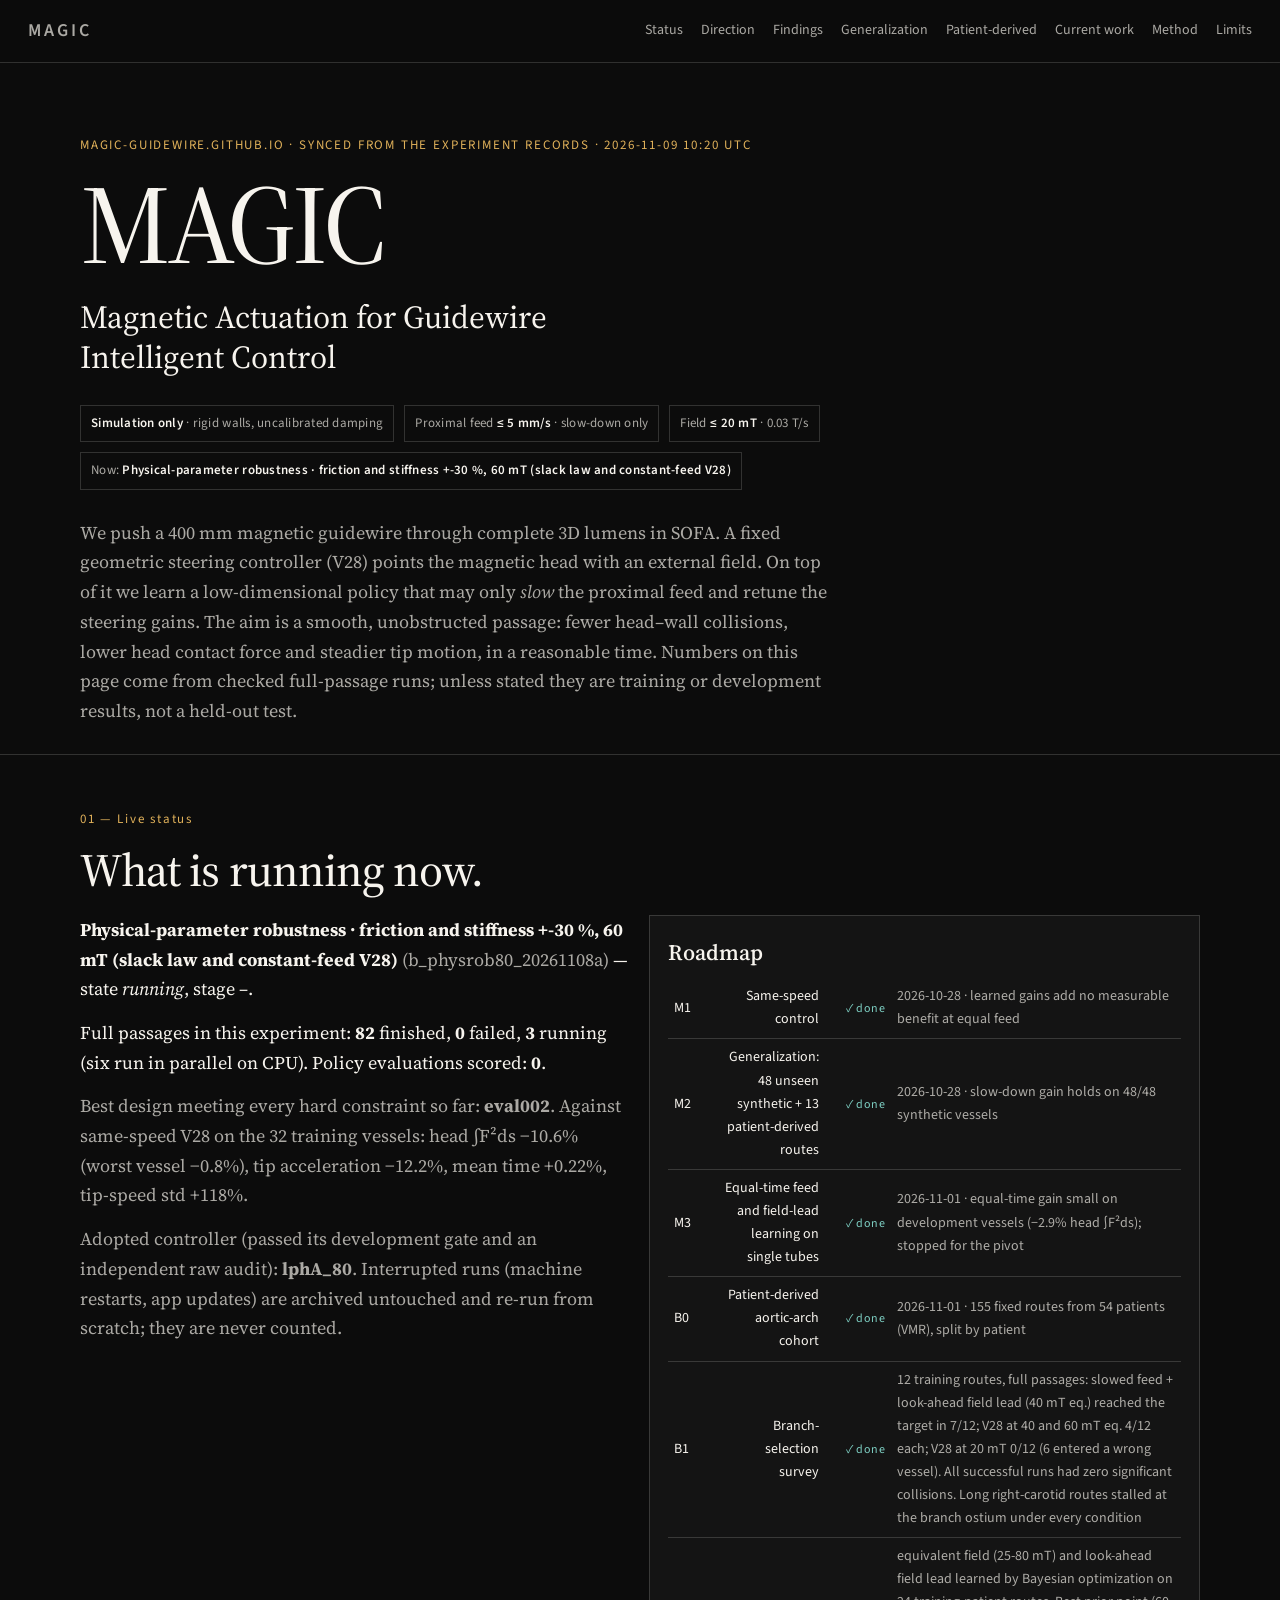
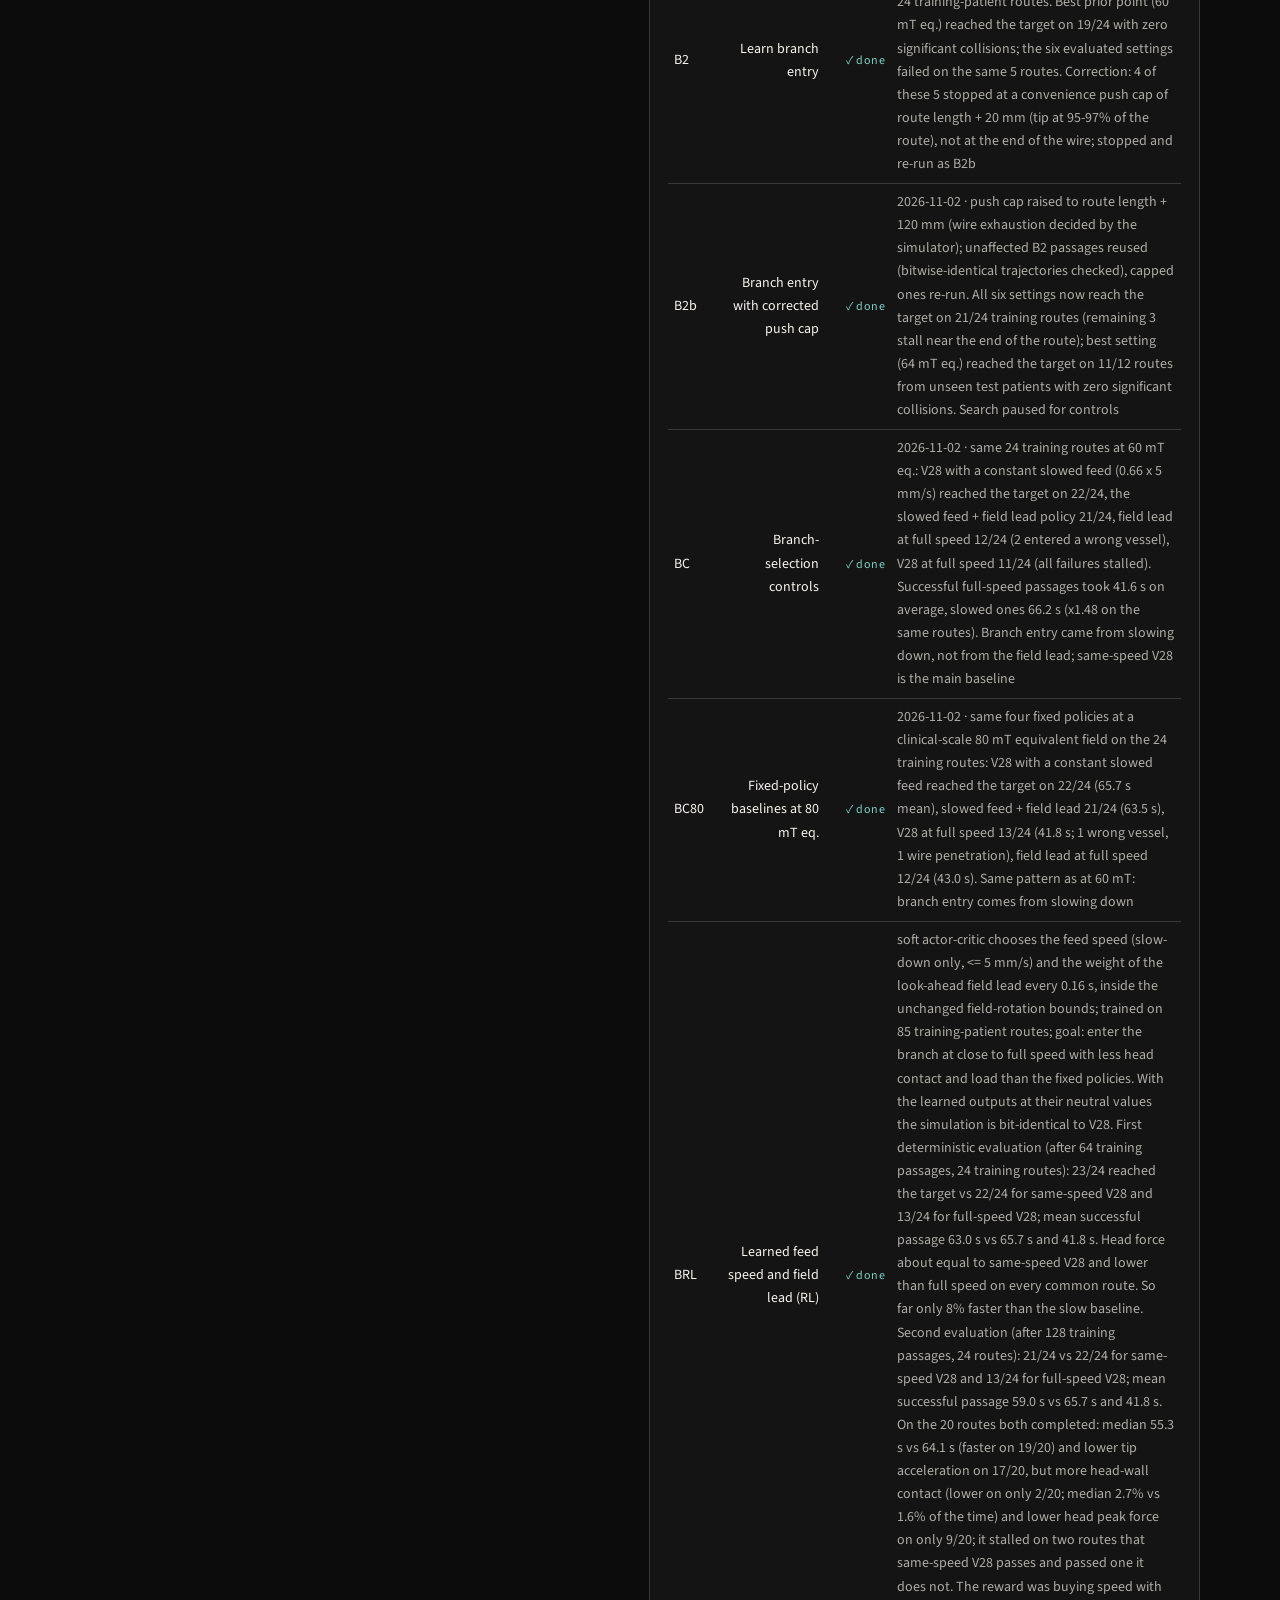
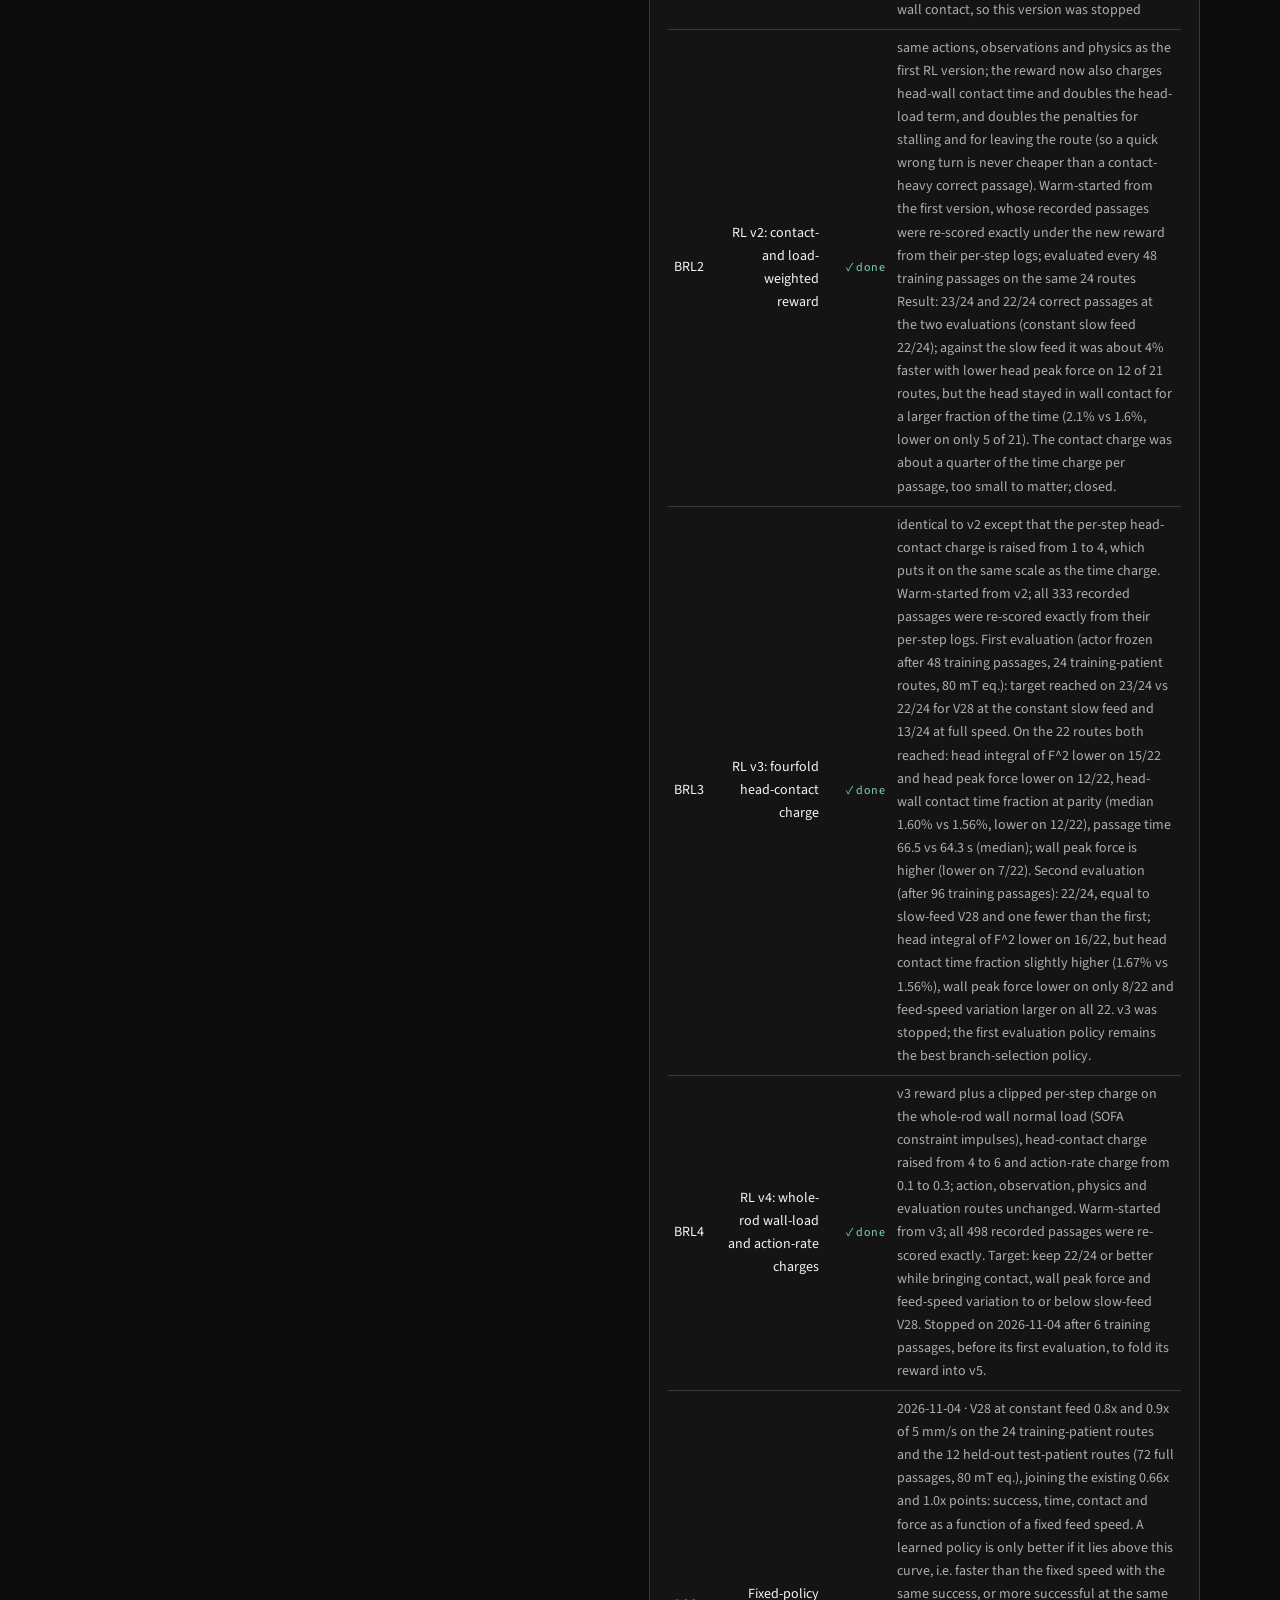
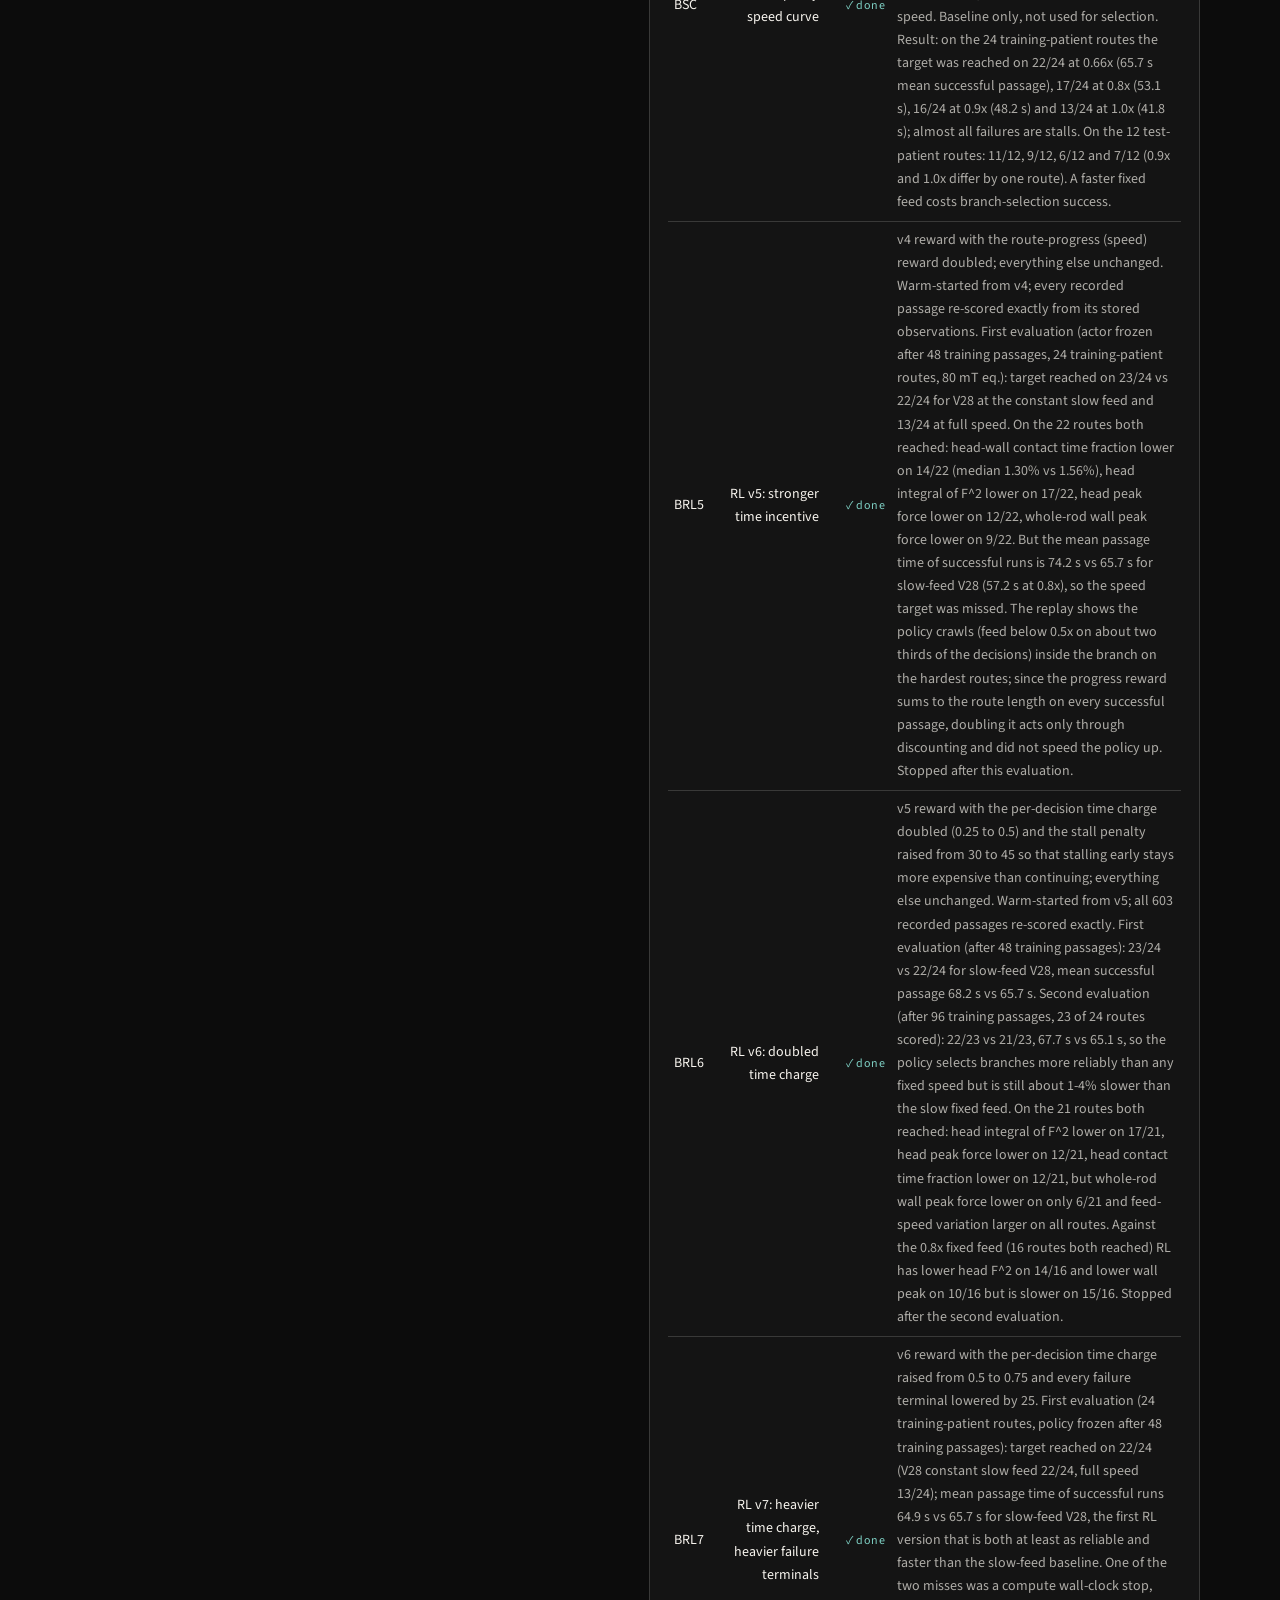
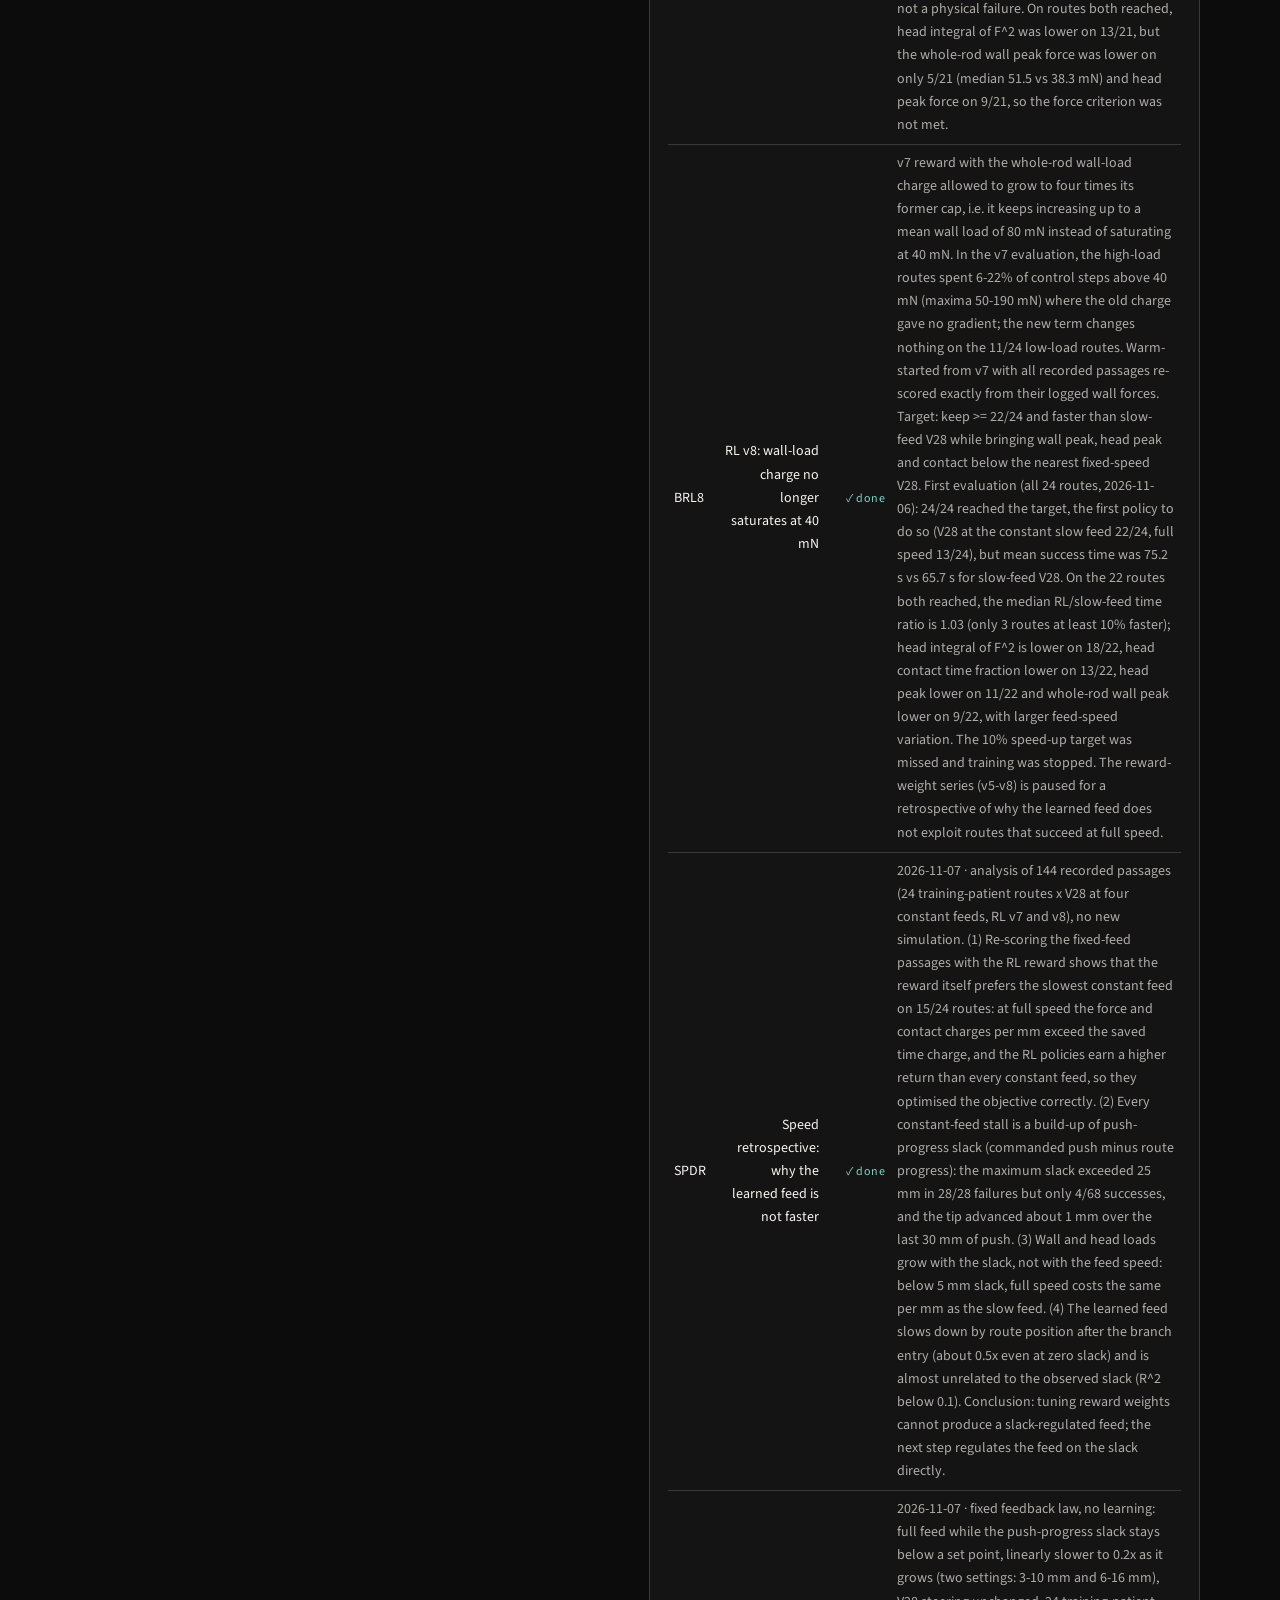
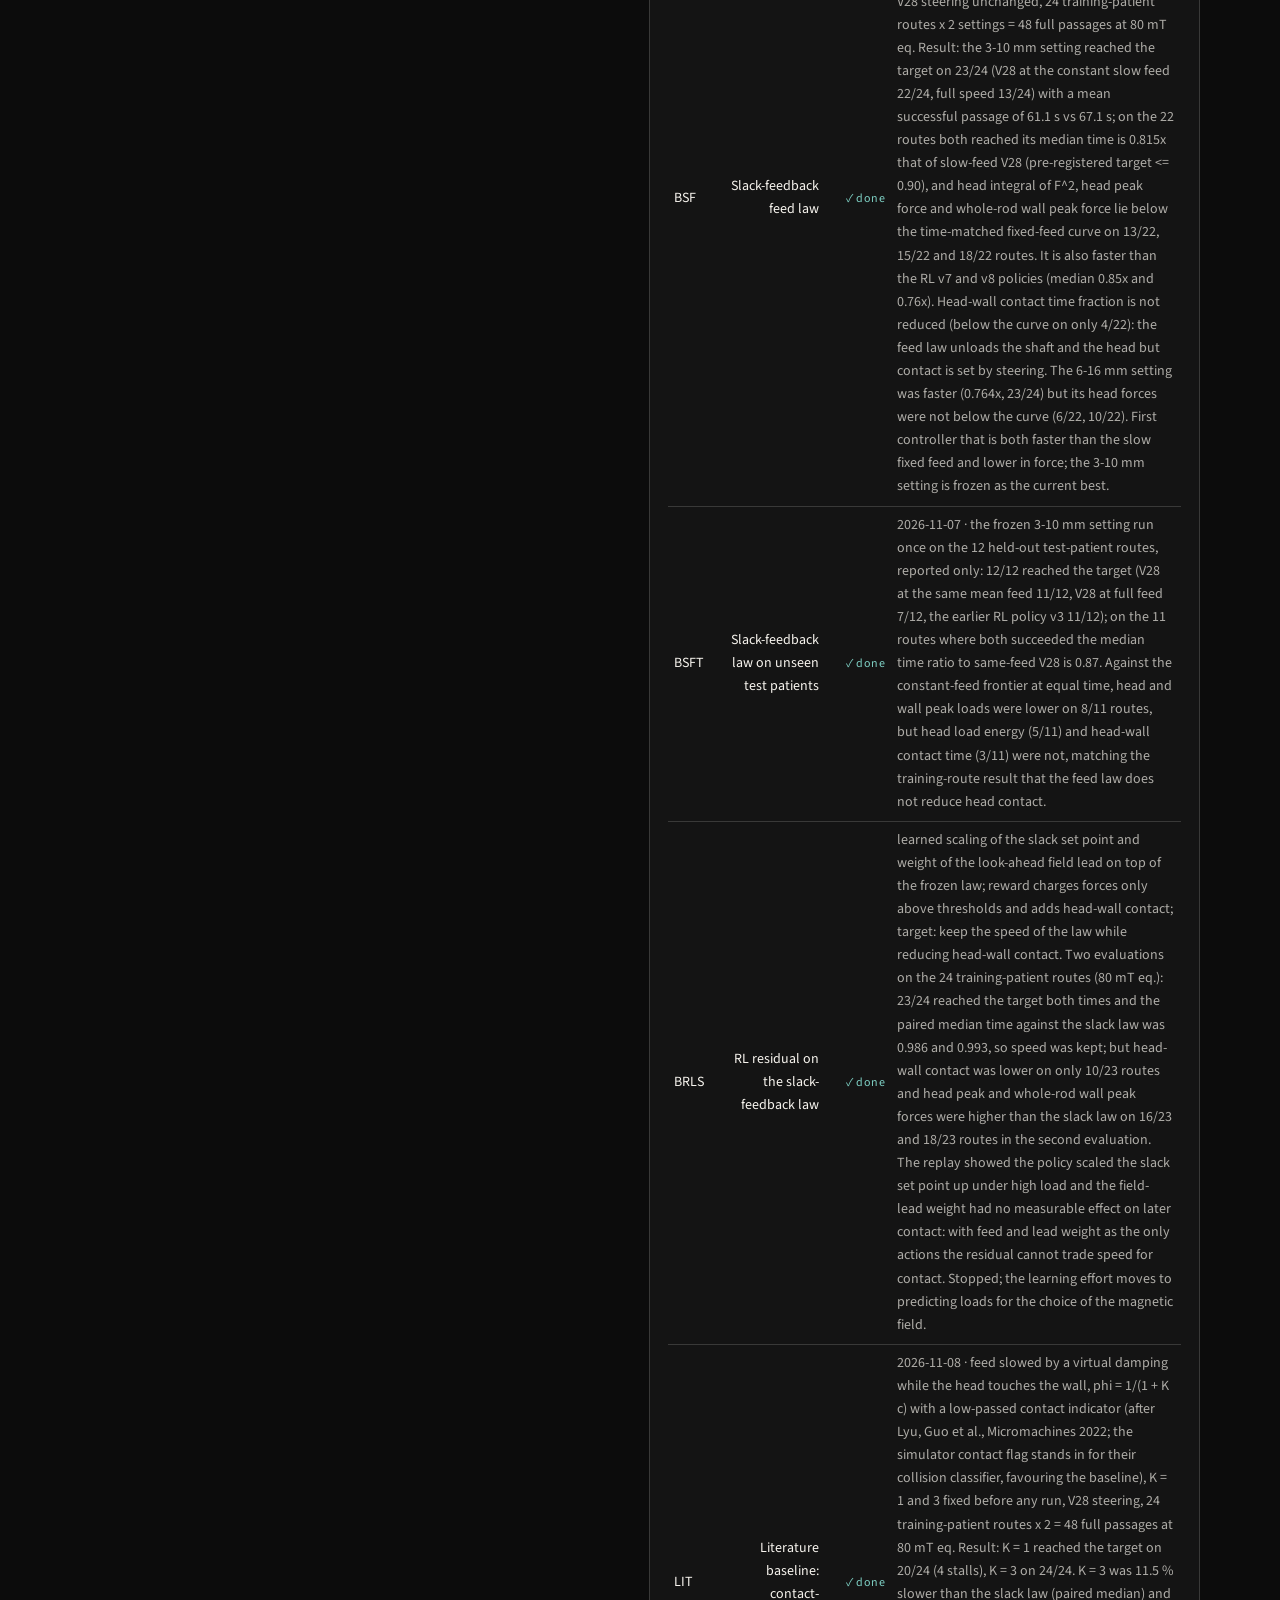
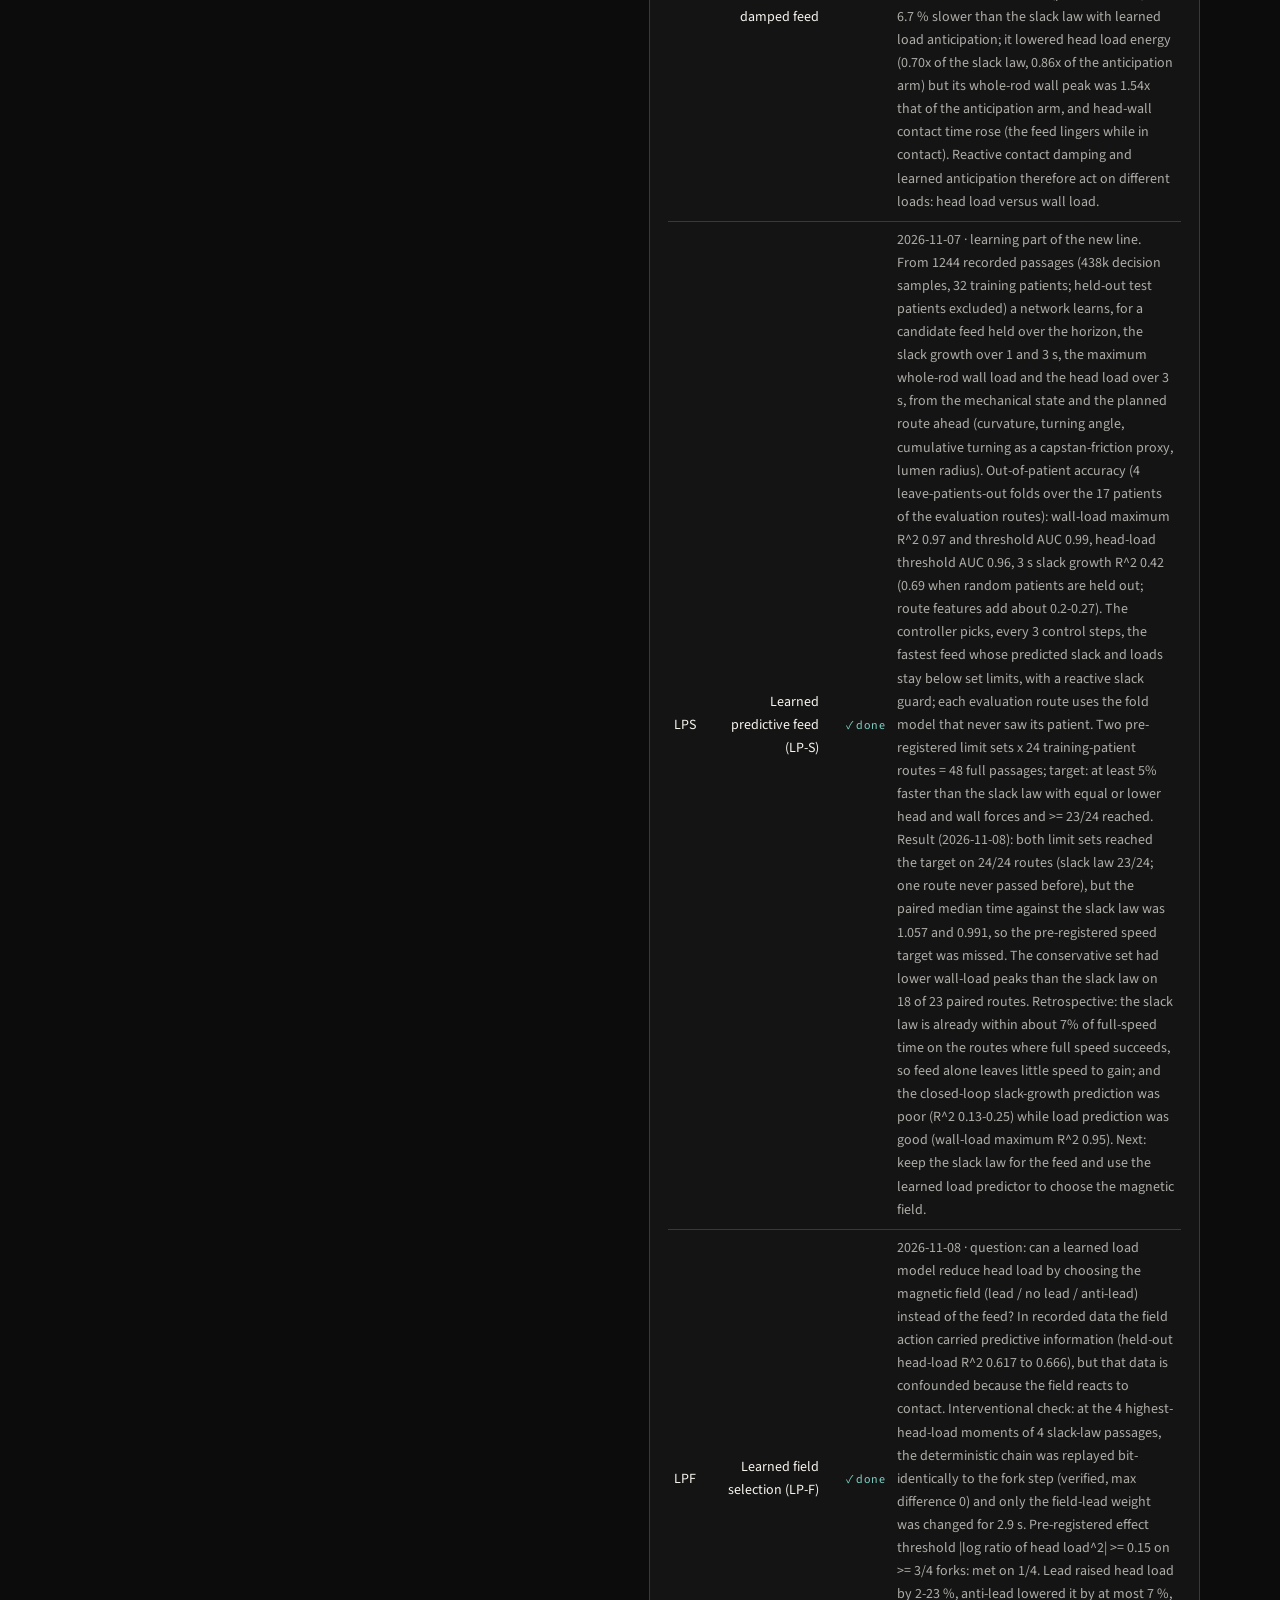
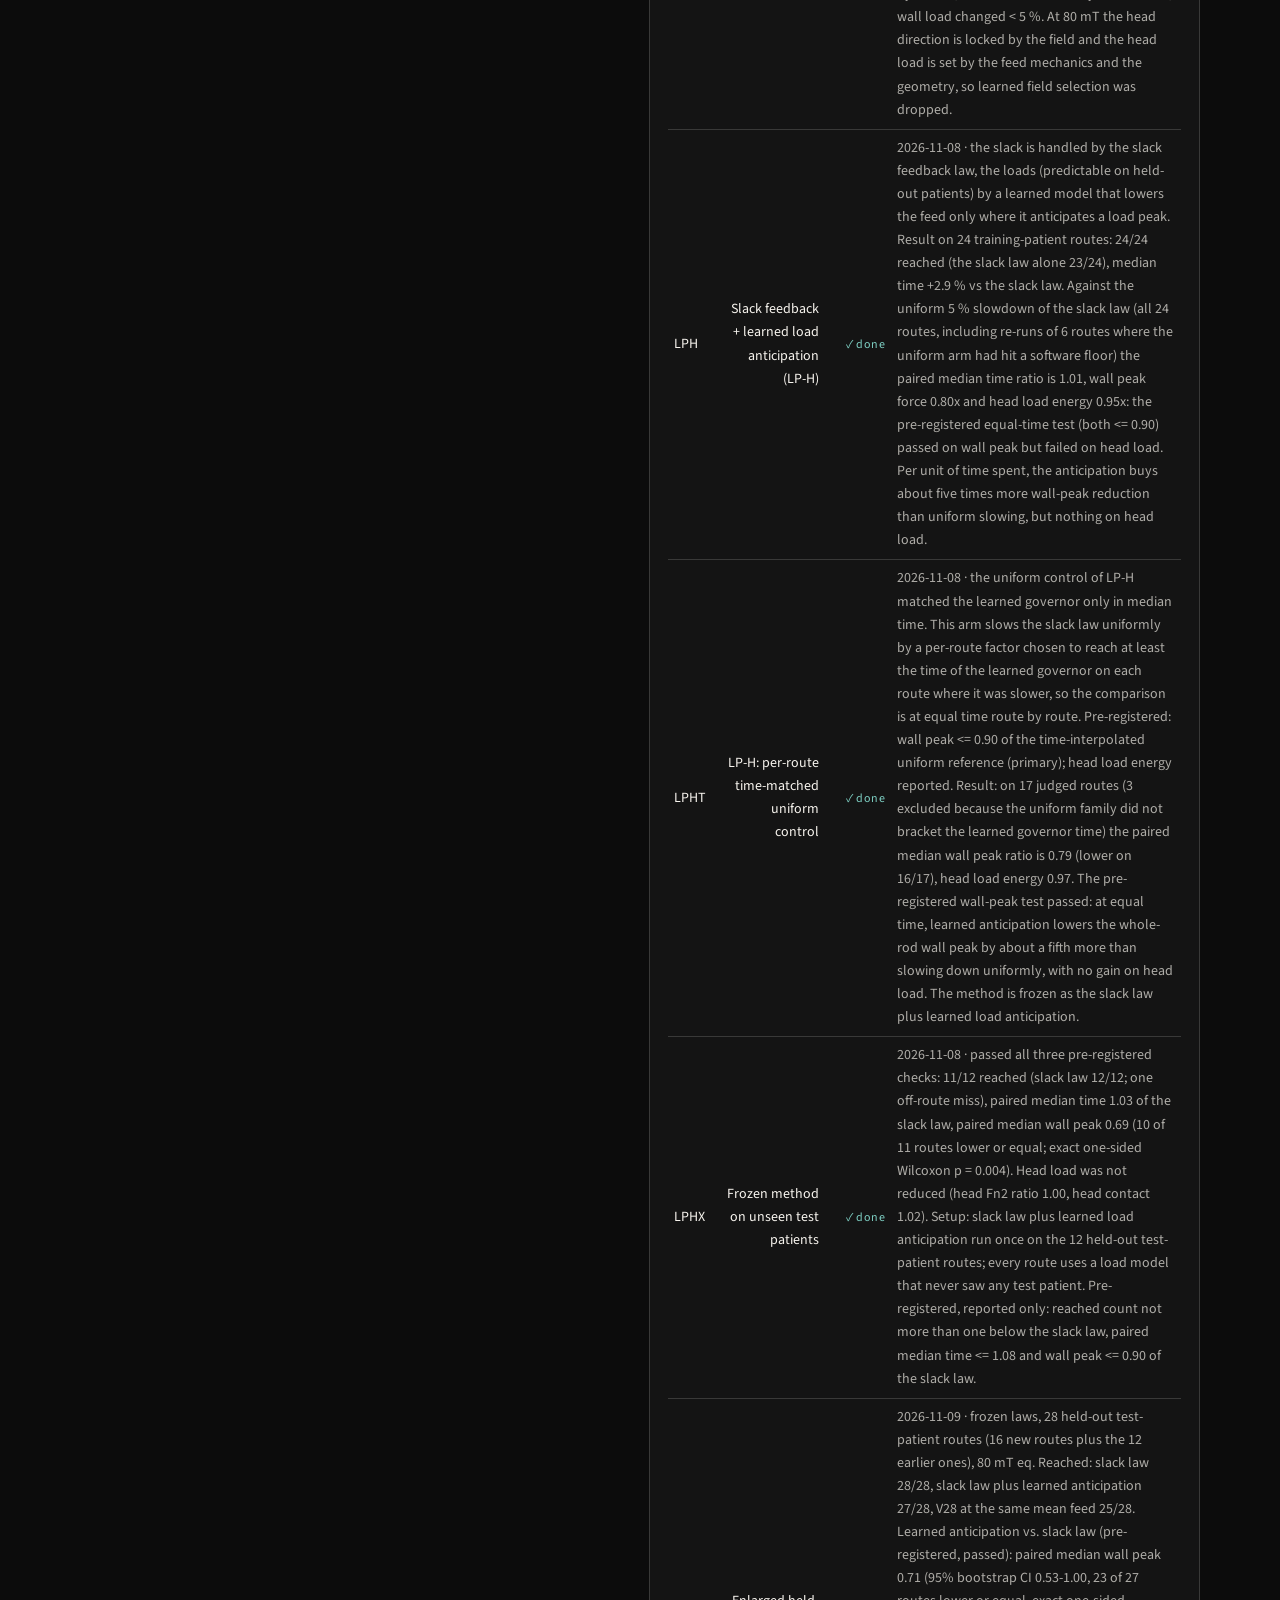
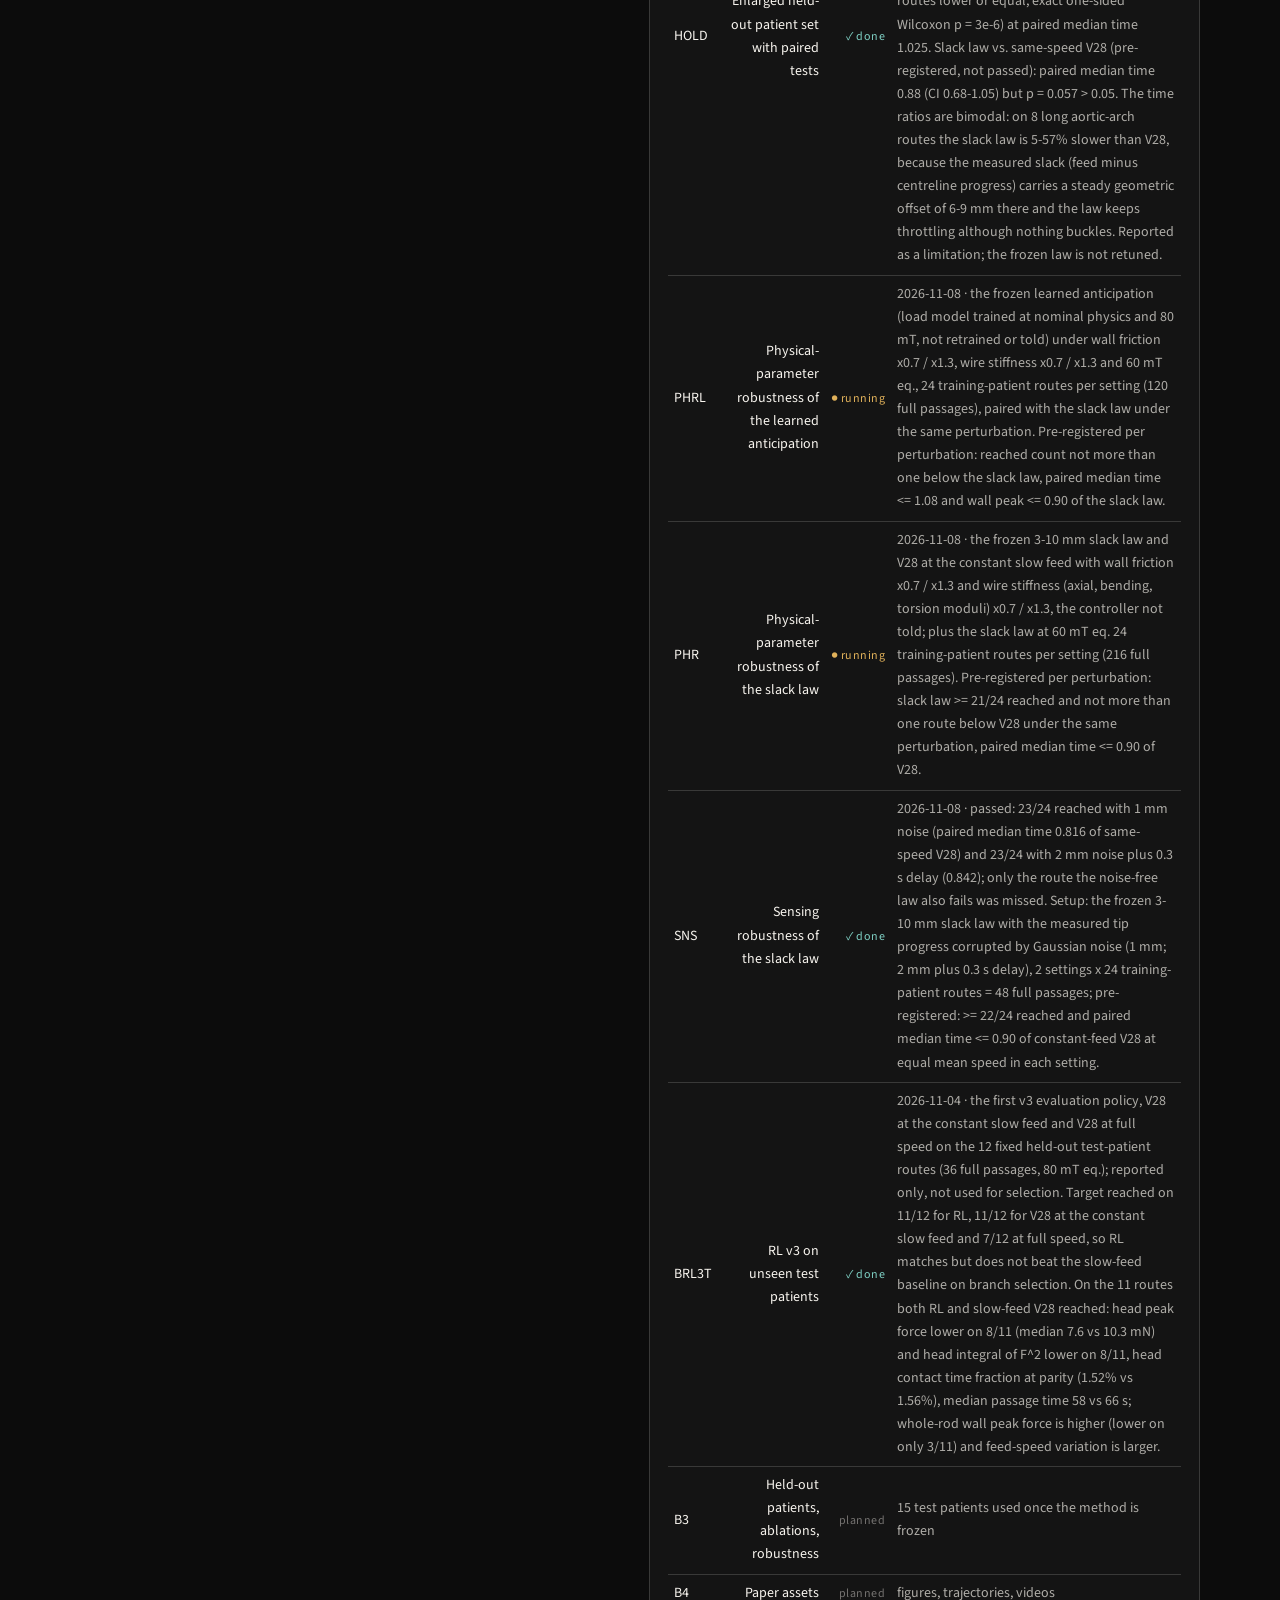
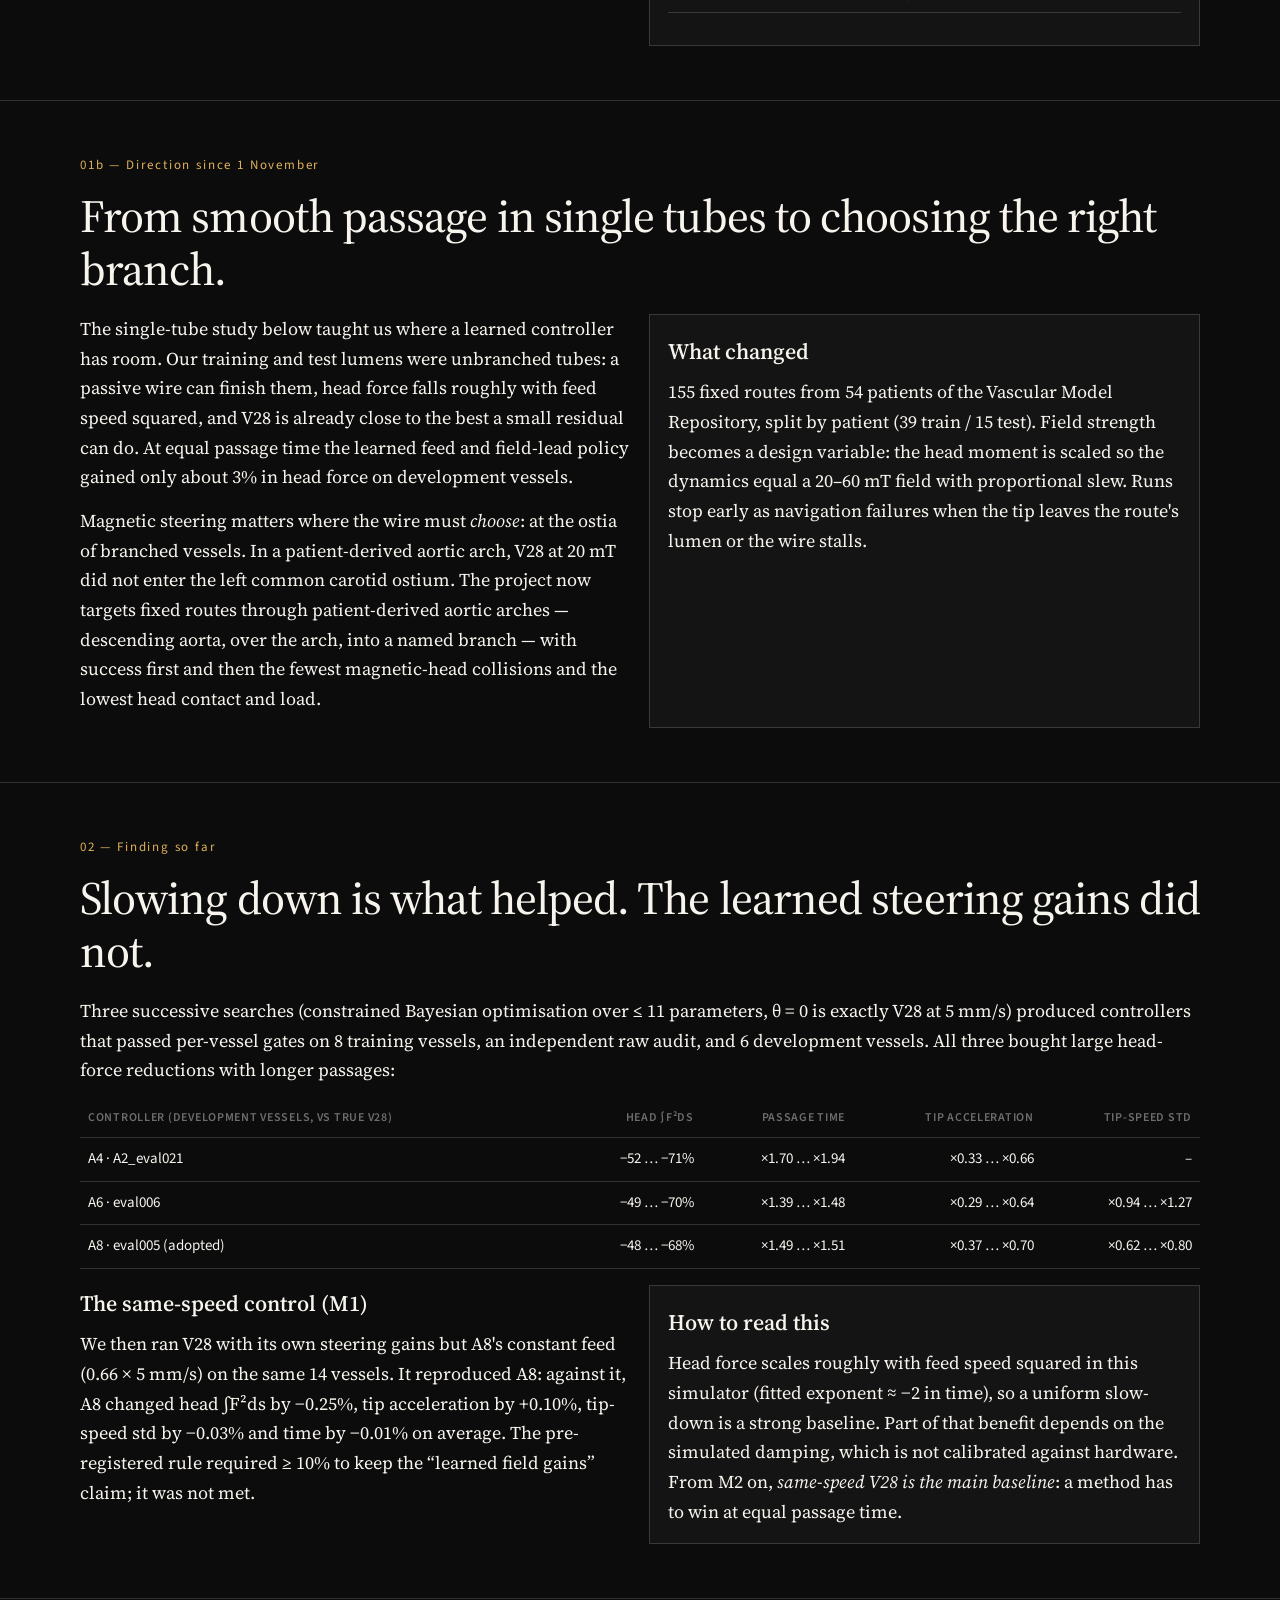
==== index.html @ 8dd278e7 "Sync project page with the latest experiment records Co-Authored-By: Claude Opus 5.5 <noreply@anthro" ====
<!DOCTYPE html>
<html lang="en">
<head>
  <meta charset="utf-8">
  <meta name="viewport" content="width=device-width, initial-scale=1">
  <title>MAGIC — Magnetic Actuation for Guidewire Intelligent Control</title>
  <meta name="description" content="Simulation study of magnetic guidewire navigation in SOFA: a learned, slow-down-only feed policy on top of a geometric magnetic-steering controller, evaluated on unseen synthetic and patient-derived vessels.">
  <link rel="canonical" href="https://magic-guidewire.github.io/">
  <meta property="og:title" content="MAGIC — Magnetic Actuation for Guidewire Intelligent Control">
  <meta property="og:description" content="Current status: the gains so far come from a uniform slow-down (head force −59% on 48 unseen vessels at 1.5× time); learning an equal-time feed schedule is in progress.">
  <meta property="og:url" content="https://magic-guidewire.github.io/">
  <meta property="og:type" content="website">
  <link rel="preconnect" href="https://fonts.googleapis.com">
  <link rel="preconnect" href="https://fonts.gstatic.com" crossorigin>
  <link href="https://fonts.googleapis.com/css2?family=Source+Sans+3:wght@400;600&family=Source+Serif+4:opsz,wght@8..60,400;8..60,560&display=swap" rel="stylesheet">
  <link rel="stylesheet" href="styles.css?v=5">
  <link rel="icon" href="data:image/svg+xml,%3Csvg xmlns='http://www.w3.org/2000/svg' viewBox='0 0 32 32'%3E%3Crect fill='%230c0c0c' width='32' height='32'/%3E%3Cpath d='M6 22c6-12 14-12 20 0' fill='none' stroke='%23e0b15a' stroke-width='2'/%3E%3C/svg%3E">
</head>
<body>
  <header class="nav">
    <a class="brand" href="#top">MAGIC</a>
    <ul>
      <li><a href="#status">Status</a></li>
      <li><a href="#direction">Direction</a></li>
      <li><a href="#findings">Findings</a></li>
      <li><a href="#generalization">Generalization</a></li>
      <li><a href="#anatomy">Patient-derived</a></li>
      <li><a href="#current">Current work</a></li>
      <li><a href="#method">Method</a></li>
      <li><a href="#limits">Limits</a></li>
    </ul>
  </header>

  <main id="top">
    <div class="wrap hero">
      <p class="kicker">magic-guidewire.github.io · synced from the experiment records · 2026-11-09 10:20 UTC</p>
      <h1>MAGIC</h1>
      <p class="expansion">Magnetic Actuation for Guidewire Intelligent Control</p>
      <ul class="status">
        <li><strong>Simulation only</strong> · rigid walls, uncalibrated damping</li>
        <li>Proximal feed <strong>≤ 5 mm/s</strong> · slow-down only</li>
        <li>Field <strong>≤ 20 mT</strong> · 0.03 T/s</li>
        <li>Now: <strong>Physical-parameter robustness · friction and stiffness +-30 %, 60 mT (slack law and constant-feed V28)</strong></li>
      </ul>
      <p class="lead">We push a 400 mm magnetic guidewire through complete 3D lumens in SOFA. A fixed geometric steering controller (V28) points the magnetic head with an external field. On top of it we learn a low-dimensional policy that may only <em>slow</em> the proximal feed and retune the steering gains. The aim is a smooth, unobstructed passage: fewer head–wall collisions, lower head contact force and steadier tip motion, in a reasonable time. Numbers on this page come from checked full-passage runs; unless stated they are training or development results, not a held-out test.</p>
    </div>

    <section id="status">
      <div class="wrap">
        <p class="section-index">01 — Live status</p>
        <h2>What is running now.</h2>
        <div class="grid-2">
          <div>
            <p><strong>Physical-parameter robustness · friction and stiffness +-30 %, 60 mT (slack law and constant-feed V28)</strong> <span class="muted">(b_physrob80_20261108a)</span> — state <em>running</em>, stage <em>–</em>.</p>
            <p>Full passages in this experiment: <strong>82</strong> finished, <strong>0</strong> failed, <strong>3</strong> running (six run in parallel on CPU). Policy evaluations scored: <strong>0</strong>.</p>
            <p class="muted">Best design meeting every hard constraint so far: <strong>eval002</strong>. Against same-speed V28 on the 32 training vessels: head ∫F²ds −10.6% (worst vessel −0.8%), tip acceleration −12.2%, mean time +0.22%, tip-speed std +118%.</p>
            <p class="muted">Adopted controller (passed its development gate and an independent raw audit): <strong>lphA_80</strong>. Interrupted runs (machine restarts, app updates) are archived untouched and re-run from scratch; they are never counted.</p>
          </div>
          <div class="callout">
            <h3>Roadmap</h3>
            <table class="roadmap"><tbody><tr><td>M1</td><td>Same-speed control</td><td><span class="state done">✓ done</span></td><td class="left">2026-10-28 · learned gains add no measurable benefit at equal feed</td></tr><tr><td>M2</td><td>Generalization: 48 unseen synthetic + 13 patient-derived routes</td><td><span class="state done">✓ done</span></td><td class="left">2026-10-28 · slow-down gain holds on 48/48 synthetic vessels</td></tr><tr><td>M3</td><td>Equal-time feed and field-lead learning on single tubes</td><td><span class="state done">✓ done</span></td><td class="left">2026-11-01 · equal-time gain small on development vessels (−2.9% head ∫F²ds); stopped for the pivot</td></tr><tr><td>B0</td><td>Patient-derived aortic-arch cohort</td><td><span class="state done">✓ done</span></td><td class="left">2026-11-01 · 155 fixed routes from 54 patients (VMR), split by patient</td></tr><tr><td>B1</td><td>Branch-selection survey</td><td><span class="state done">✓ done</span></td><td class="left">12 training routes, full passages: slowed feed + look-ahead field lead (40 mT eq.) reached the target in 7/12; V28 at 40 and 60 mT eq. 4/12 each; V28 at 20 mT 0/12 (6 entered a wrong vessel). All successful runs had zero significant collisions. Long right-carotid routes stalled at the branch ostium under every condition</td></tr><tr><td>B2</td><td>Learn branch entry</td><td><span class="state done">✓ done</span></td><td class="left">equivalent field (25-80 mT) and look-ahead field lead learned by Bayesian optimization on 24 training-patient routes. Best prior point (60 mT eq.) reached the target on 19/24 with zero significant collisions; the six evaluated settings failed on the same 5 routes. Correction: 4 of these 5 stopped at a convenience push cap of route length + 20 mm (tip at 95-97% of the route), not at the end of the wire; stopped and re-run as B2b</td></tr><tr><td>B2b</td><td>Branch entry with corrected push cap</td><td><span class="state done">✓ done</span></td><td class="left">2026-11-02 · push cap raised to route length + 120 mm (wire exhaustion decided by the simulator); unaffected B2 passages reused (bitwise-identical trajectories checked), capped ones re-run. All six settings now reach the target on 21/24 training routes (remaining 3 stall near the end of the route); best setting (64 mT eq.) reached the target on 11/12 routes from unseen test patients with zero significant collisions. Search paused for controls</td></tr><tr><td>BC</td><td>Branch-selection controls</td><td><span class="state done">✓ done</span></td><td class="left">2026-11-02 · same 24 training routes at 60 mT eq.: V28 with a constant slowed feed (0.66 x 5 mm/s) reached the target on 22/24, the slowed feed + field lead policy 21/24, field lead at full speed 12/24 (2 entered a wrong vessel), V28 at full speed 11/24 (all failures stalled). Successful full-speed passages took 41.6 s on average, slowed ones 66.2 s (x1.48 on the same routes). Branch entry came from slowing down, not from the field lead; same-speed V28 is the main baseline</td></tr><tr><td>BC80</td><td>Fixed-policy baselines at 80 mT eq.</td><td><span class="state done">✓ done</span></td><td class="left">2026-11-02 · same four fixed policies at a clinical-scale 80 mT equivalent field on the 24 training routes: V28 with a constant slowed feed reached the target on 22/24 (65.7 s mean), slowed feed + field lead 21/24 (63.5 s), V28 at full speed 13/24 (41.8 s; 1 wrong vessel, 1 wire penetration), field lead at full speed 12/24 (43.0 s). Same pattern as at 60 mT: branch entry comes from slowing down</td></tr><tr><td>BRL</td><td>Learned feed speed and field lead (RL)</td><td><span class="state done">✓ done</span></td><td class="left">soft actor-critic chooses the feed speed (slow-down only, &lt;= 5 mm/s) and the weight of the look-ahead field lead every 0.16 s, inside the unchanged field-rotation bounds; trained on 85 training-patient routes; goal: enter the branch at close to full speed with less head contact and load than the fixed policies. With the learned outputs at their neutral values the simulation is bit-identical to V28. First deterministic evaluation (after 64 training passages, 24 training routes): 23/24 reached the target vs 22/24 for same-speed V28 and 13/24 for full-speed V28; mean successful passage 63.0 s vs 65.7 s and 41.8 s. Head force about equal to same-speed V28 and lower than full speed on every common route. So far only 8% faster than the slow baseline. Second evaluation (after 128 training passages, 24 routes): 21/24 vs 22/24 for same-speed V28 and 13/24 for full-speed V28; mean successful passage 59.0 s vs 65.7 s and 41.8 s. On the 20 routes both completed: median 55.3 s vs 64.1 s (faster on 19/20) and lower tip acceleration on 17/20, but more head-wall contact (lower on only 2/20; median 2.7% vs 1.6% of the time) and lower head peak force on only 9/20; it stalled on two routes that same-speed V28 passes and passed one it does not. The reward was buying speed with wall contact, so this version was stopped</td></tr><tr><td>BRL2</td><td>RL v2: contact- and load-weighted reward</td><td><span class="state done">✓ done</span></td><td class="left">same actions, observations and physics as the first RL version; the reward now also charges head-wall contact time and doubles the head-load term, and doubles the penalties for stalling and for leaving the route (so a quick wrong turn is never cheaper than a contact-heavy correct passage). Warm-started from the first version, whose recorded passages were re-scored exactly under the new reward from their per-step logs; evaluated every 48 training passages on the same 24 routes Result: 23/24 and 22/24 correct passages at the two evaluations (constant slow feed 22/24); against the slow feed it was about 4% faster with lower head peak force on 12 of 21 routes, but the head stayed in wall contact for a larger fraction of the time (2.1% vs 1.6%, lower on only 5 of 21). The contact charge was about a quarter of the time charge per passage, too small to matter; closed.</td></tr><tr><td>BRL3</td><td>RL v3: fourfold head-contact charge</td><td><span class="state done">✓ done</span></td><td class="left">identical to v2 except that the per-step head-contact charge is raised from 1 to 4, which puts it on the same scale as the time charge. Warm-started from v2; all 333 recorded passages were re-scored exactly from their per-step logs. First evaluation (actor frozen after 48 training passages, 24 training-patient routes, 80 mT eq.): target reached on 23/24 vs 22/24 for V28 at the constant slow feed and 13/24 at full speed. On the 22 routes both reached: head integral of F^2 lower on 15/22 and head peak force lower on 12/22, head-wall contact time fraction at parity (median 1.60% vs 1.56%, lower on 12/22), passage time 66.5 vs 64.3 s (median); wall peak force is higher (lower on 7/22). Second evaluation (after 96 training passages): 22/24, equal to slow-feed V28 and one fewer than the first; head integral of F^2 lower on 16/22, but head contact time fraction slightly higher (1.67% vs 1.56%), wall peak force lower on only 8/22 and feed-speed variation larger on all 22. v3 was stopped; the first evaluation policy remains the best branch-selection policy.</td></tr><tr><td>BRL4</td><td>RL v4: whole-rod wall-load and action-rate charges</td><td><span class="state done">✓ done</span></td><td class="left">v3 reward plus a clipped per-step charge on the whole-rod wall normal load (SOFA constraint impulses), head-contact charge raised from 4 to 6 and action-rate charge from 0.1 to 0.3; action, observation, physics and evaluation routes unchanged. Warm-started from v3; all 498 recorded passages were re-scored exactly. Target: keep 22/24 or better while bringing contact, wall peak force and feed-speed variation to or below slow-feed V28. Stopped on 2026-11-04 after 6 training passages, before its first evaluation, to fold its reward into v5.</td></tr><tr><td>BSC</td><td>Fixed-policy speed curve</td><td><span class="state done">✓ done</span></td><td class="left">2026-11-04 · V28 at constant feed 0.8x and 0.9x of 5 mm/s on the 24 training-patient routes and the 12 held-out test-patient routes (72 full passages, 80 mT eq.), joining the existing 0.66x and 1.0x points: success, time, contact and force as a function of a fixed feed speed. A learned policy is only better if it lies above this curve, i.e. faster than the fixed speed with the same success, or more successful at the same speed. Baseline only, not used for selection. Result: on the 24 training-patient routes the target was reached on 22/24 at 0.66x (65.7 s mean successful passage), 17/24 at 0.8x (53.1 s), 16/24 at 0.9x (48.2 s) and 13/24 at 1.0x (41.8 s); almost all failures are stalls. On the 12 test-patient routes: 11/12, 9/12, 6/12 and 7/12 (0.9x and 1.0x differ by one route). A faster fixed feed costs branch-selection success.</td></tr><tr><td>BRL5</td><td>RL v5: stronger time incentive</td><td><span class="state done">✓ done</span></td><td class="left">v4 reward with the route-progress (speed) reward doubled; everything else unchanged. Warm-started from v4; every recorded passage re-scored exactly from its stored observations. First evaluation (actor frozen after 48 training passages, 24 training-patient routes, 80 mT eq.): target reached on 23/24 vs 22/24 for V28 at the constant slow feed and 13/24 at full speed. On the 22 routes both reached: head-wall contact time fraction lower on 14/22 (median 1.30% vs 1.56%), head integral of F^2 lower on 17/22, head peak force lower on 12/22, whole-rod wall peak force lower on 9/22. But the mean passage time of successful runs is 74.2 s vs 65.7 s for slow-feed V28 (57.2 s at 0.8x), so the speed target was missed. The replay shows the policy crawls (feed below 0.5x on about two thirds of the decisions) inside the branch on the hardest routes; since the progress reward sums to the route length on every successful passage, doubling it acts only through discounting and did not speed the policy up. Stopped after this evaluation.</td></tr><tr><td>BRL6</td><td>RL v6: doubled time charge</td><td><span class="state done">✓ done</span></td><td class="left">v5 reward with the per-decision time charge doubled (0.25 to 0.5) and the stall penalty raised from 30 to 45 so that stalling early stays more expensive than continuing; everything else unchanged. Warm-started from v5; all 603 recorded passages re-scored exactly. First evaluation (after 48 training passages): 23/24 vs 22/24 for slow-feed V28, mean successful passage 68.2 s vs 65.7 s. Second evaluation (after 96 training passages, 23 of 24 routes scored): 22/23 vs 21/23, 67.7 s vs 65.1 s, so the policy selects branches more reliably than any fixed speed but is still about 1-4% slower than the slow fixed feed. On the 21 routes both reached: head integral of F^2 lower on 17/21, head peak force lower on 12/21, head contact time fraction lower on 12/21, but whole-rod wall peak force lower on only 6/21 and feed-speed variation larger on all routes. Against the 0.8x fixed feed (16 routes both reached) RL has lower head F^2 on 14/16 and lower wall peak on 10/16 but is slower on 15/16. Stopped after the second evaluation.</td></tr><tr><td>BRL7</td><td>RL v7: heavier time charge, heavier failure terminals</td><td><span class="state done">✓ done</span></td><td class="left">v6 reward with the per-decision time charge raised from 0.5 to 0.75 and every failure terminal lowered by 25. First evaluation (24 training-patient routes, policy frozen after 48 training passages): target reached on 22/24 (V28 constant slow feed 22/24, full speed 13/24); mean passage time of successful runs 64.9 s vs 65.7 s for slow-feed V28, the first RL version that is both at least as reliable and faster than the slow-feed baseline. One of the two misses was a compute wall-clock stop, not a physical failure. On routes both reached, head integral of F^2 was lower on 13/21, but the whole-rod wall peak force was lower on only 5/21 (median 51.5 vs 38.3 mN) and head peak force on 9/21, so the force criterion was not met.</td></tr><tr><td>BRL8</td><td>RL v8: wall-load charge no longer saturates at 40 mN</td><td><span class="state done">✓ done</span></td><td class="left">v7 reward with the whole-rod wall-load charge allowed to grow to four times its former cap, i.e. it keeps increasing up to a mean wall load of 80 mN instead of saturating at 40 mN. In the v7 evaluation, the high-load routes spent 6-22% of control steps above 40 mN (maxima 50-190 mN) where the old charge gave no gradient; the new term changes nothing on the 11/24 low-load routes. Warm-started from v7 with all recorded passages re-scored exactly from their logged wall forces. Target: keep &gt;= 22/24 and faster than slow-feed V28 while bringing wall peak, head peak and contact below the nearest fixed-speed V28. First evaluation (all 24 routes, 2026-11-06): 24/24 reached the target, the first policy to do so (V28 at the constant slow feed 22/24, full speed 13/24), but mean success time was 75.2 s vs 65.7 s for slow-feed V28. On the 22 routes both reached, the median RL/slow-feed time ratio is 1.03 (only 3 routes at least 10% faster); head integral of F^2 is lower on 18/22, head contact time fraction lower on 13/22, head peak lower on 11/22 and whole-rod wall peak lower on 9/22, with larger feed-speed variation. The 10% speed-up target was missed and training was stopped. The reward-weight series (v5-v8) is paused for a retrospective of why the learned feed does not exploit routes that succeed at full speed.</td></tr><tr><td>SPDR</td><td>Speed retrospective: why the learned feed is not faster</td><td><span class="state done">✓ done</span></td><td class="left">2026-11-07 · analysis of 144 recorded passages (24 training-patient routes x V28 at four constant feeds, RL v7 and v8), no new simulation. (1) Re-scoring the fixed-feed passages with the RL reward shows that the reward itself prefers the slowest constant feed on 15/24 routes: at full speed the force and contact charges per mm exceed the saved time charge, and the RL policies earn a higher return than every constant feed, so they optimised the objective correctly. (2) Every constant-feed stall is a build-up of push-progress slack (commanded push minus route progress): the maximum slack exceeded 25 mm in 28/28 failures but only 4/68 successes, and the tip advanced about 1 mm over the last 30 mm of push. (3) Wall and head loads grow with the slack, not with the feed speed: below 5 mm slack, full speed costs the same per mm as the slow feed. (4) The learned feed slows down by route position after the branch entry (about 0.5x even at zero slack) and is almost unrelated to the observed slack (R^2 below 0.1). Conclusion: tuning reward weights cannot produce a slack-regulated feed; the next step regulates the feed on the slack directly.</td></tr><tr><td>BSF</td><td>Slack-feedback feed law</td><td><span class="state done">✓ done</span></td><td class="left">2026-11-07 · fixed feedback law, no learning: full feed while the push-progress slack stays below a set point, linearly slower to 0.2x as it grows (two settings: 3-10 mm and 6-16 mm), V28 steering unchanged, 24 training-patient routes x 2 settings = 48 full passages at 80 mT eq. Result: the 3-10 mm setting reached the target on 23/24 (V28 at the constant slow feed 22/24, full speed 13/24) with a mean successful passage of 61.1 s vs 67.1 s; on the 22 routes both reached its median time is 0.815x that of slow-feed V28 (pre-registered target &lt;= 0.90), and head integral of F^2, head peak force and whole-rod wall peak force lie below the time-matched fixed-feed curve on 13/22, 15/22 and 18/22 routes. It is also faster than the RL v7 and v8 policies (median 0.85x and 0.76x). Head-wall contact time fraction is not reduced (below the curve on only 4/22): the feed law unloads the shaft and the head but contact is set by steering. The 6-16 mm setting was faster (0.764x, 23/24) but its head forces were not below the curve (6/22, 10/22). First controller that is both faster than the slow fixed feed and lower in force; the 3-10 mm setting is frozen as the current best.</td></tr><tr><td>BSFT</td><td>Slack-feedback law on unseen test patients</td><td><span class="state done">✓ done</span></td><td class="left">2026-11-07 · the frozen 3-10 mm setting run once on the 12 held-out test-patient routes, reported only: 12/12 reached the target (V28 at the same mean feed 11/12, V28 at full feed 7/12, the earlier RL policy v3 11/12); on the 11 routes where both succeeded the median time ratio to same-feed V28 is 0.87. Against the constant-feed frontier at equal time, head and wall peak loads were lower on 8/11 routes, but head load energy (5/11) and head-wall contact time (3/11) were not, matching the training-route result that the feed law does not reduce head contact.</td></tr><tr><td>BRLS</td><td>RL residual on the slack-feedback law</td><td><span class="state done">✓ done</span></td><td class="left">learned scaling of the slack set point and weight of the look-ahead field lead on top of the frozen law; reward charges forces only above thresholds and adds head-wall contact; target: keep the speed of the law while reducing head-wall contact. Two evaluations on the 24 training-patient routes (80 mT eq.): 23/24 reached the target both times and the paired median time against the slack law was 0.986 and 0.993, so speed was kept; but head-wall contact was lower on only 10/23 routes and head peak and whole-rod wall peak forces were higher than the slack law on 16/23 and 18/23 routes in the second evaluation. The replay showed the policy scaled the slack set point up under high load and the field-lead weight had no measurable effect on later contact: with feed and lead weight as the only actions the residual cannot trade speed for contact. Stopped; the learning effort moves to predicting loads for the choice of the magnetic field.</td></tr><tr><td>LIT</td><td>Literature baseline: contact-damped feed</td><td><span class="state done">✓ done</span></td><td class="left">2026-11-08 · feed slowed by a virtual damping while the head touches the wall, phi = 1/(1 + K c) with a low-passed contact indicator (after Lyu, Guo et al., Micromachines 2022; the simulator contact flag stands in for their collision classifier, favouring the baseline), K = 1 and 3 fixed before any run, V28 steering, 24 training-patient routes x 2 = 48 full passages at 80 mT eq. Result: K = 1 reached the target on 20/24 (4 stalls), K = 3 on 24/24. K = 3 was 11.5 % slower than the slack law (paired median) and 6.7 % slower than the slack law with learned load anticipation; it lowered head load energy (0.70x of the slack law, 0.86x of the anticipation arm) but its whole-rod wall peak was 1.54x that of the anticipation arm, and head-wall contact time rose (the feed lingers while in contact). Reactive contact damping and learned anticipation therefore act on different loads: head load versus wall load.</td></tr><tr><td>LPS</td><td>Learned predictive feed (LP-S)</td><td><span class="state done">✓ done</span></td><td class="left">2026-11-07 · learning part of the new line. From 1244 recorded passages (438k decision samples, 32 training patients; held-out test patients excluded) a network learns, for a candidate feed held over the horizon, the slack growth over 1 and 3 s, the maximum whole-rod wall load and the head load over 3 s, from the mechanical state and the planned route ahead (curvature, turning angle, cumulative turning as a capstan-friction proxy, lumen radius). Out-of-patient accuracy (4 leave-patients-out folds over the 17 patients of the evaluation routes): wall-load maximum R^2 0.97 and threshold AUC 0.99, head-load threshold AUC 0.96, 3 s slack growth R^2 0.42 (0.69 when random patients are held out; route features add about 0.2-0.27). The controller picks, every 3 control steps, the fastest feed whose predicted slack and loads stay below set limits, with a reactive slack guard; each evaluation route uses the fold model that never saw its patient. Two pre-registered limit sets x 24 training-patient routes = 48 full passages; target: at least 5% faster than the slack law with equal or lower head and wall forces and &gt;= 23/24 reached. Result (2026-11-08): both limit sets reached the target on 24/24 routes (slack law 23/24; one route never passed before), but the paired median time against the slack law was 1.057 and 0.991, so the pre-registered speed target was missed. The conservative set had lower wall-load peaks than the slack law on 18 of 23 paired routes. Retrospective: the slack law is already within about 7% of full-speed time on the routes where full speed succeeds, so feed alone leaves little speed to gain; and the closed-loop slack-growth prediction was poor (R^2 0.13-0.25) while load prediction was good (wall-load maximum R^2 0.95). Next: keep the slack law for the feed and use the learned load predictor to choose the magnetic field.</td></tr><tr><td>LPF</td><td>Learned field selection (LP-F)</td><td><span class="state done">✓ done</span></td><td class="left">2026-11-08 · question: can a learned load model reduce head load by choosing the magnetic field (lead / no lead / anti-lead) instead of the feed? In recorded data the field action carried predictive information (held-out head-load R^2 0.617 to 0.666), but that data is confounded because the field reacts to contact. Interventional check: at the 4 highest-head-load moments of 4 slack-law passages, the deterministic chain was replayed bit-identically to the fork step (verified, max difference 0) and only the field-lead weight was changed for 2.9 s. Pre-registered effect threshold |log ratio of head load^2| &gt;= 0.15 on &gt;= 3/4 forks: met on 1/4. Lead raised head load by 2-23 %, anti-lead lowered it by at most 7 %, wall load changed &lt; 5 %. At 80 mT the head direction is locked by the field and the head load is set by the feed mechanics and the geometry, so learned field selection was dropped.</td></tr><tr><td>LPH</td><td>Slack feedback + learned load anticipation (LP-H)</td><td><span class="state done">✓ done</span></td><td class="left">2026-11-08 · the slack is handled by the slack feedback law, the loads (predictable on held-out patients) by a learned model that lowers the feed only where it anticipates a load peak. Result on 24 training-patient routes: 24/24 reached (the slack law alone 23/24), median time +2.9 % vs the slack law. Against the uniform 5 % slowdown of the slack law (all 24 routes, including re-runs of 6 routes where the uniform arm had hit a software floor) the paired median time ratio is 1.01, wall peak force 0.80x and head load energy 0.95x: the pre-registered equal-time test (both &lt;= 0.90) passed on wall peak but failed on head load. Per unit of time spent, the anticipation buys about five times more wall-peak reduction than uniform slowing, but nothing on head load.</td></tr><tr><td>LPHT</td><td>LP-H: per-route time-matched uniform control</td><td><span class="state done">✓ done</span></td><td class="left">2026-11-08 · the uniform control of LP-H matched the learned governor only in median time. This arm slows the slack law uniformly by a per-route factor chosen to reach at least the time of the learned governor on each route where it was slower, so the comparison is at equal time route by route. Pre-registered: wall peak &lt;= 0.90 of the time-interpolated uniform reference (primary); head load energy reported. Result: on 17 judged routes (3 excluded because the uniform family did not bracket the learned governor time) the paired median wall peak ratio is 0.79 (lower on 16/17), head load energy 0.97. The pre-registered wall-peak test passed: at equal time, learned anticipation lowers the whole-rod wall peak by about a fifth more than slowing down uniformly, with no gain on head load. The method is frozen as the slack law plus learned load anticipation.</td></tr><tr><td>LPHX</td><td>Frozen method on unseen test patients</td><td><span class="state done">✓ done</span></td><td class="left">2026-11-08 · passed all three pre-registered checks: 11/12 reached (slack law 12/12; one off-route miss), paired median time 1.03 of the slack law, paired median wall peak 0.69 (10 of 11 routes lower or equal; exact one-sided Wilcoxon p = 0.004). Head load was not reduced (head Fn2 ratio 1.00, head contact 1.02). Setup: slack law plus learned load anticipation run once on the 12 held-out test-patient routes; every route uses a load model that never saw any test patient. Pre-registered, reported only: reached count not more than one below the slack law, paired median time &lt;= 1.08 and wall peak &lt;= 0.90 of the slack law.</td></tr><tr><td>HOLD</td><td>Enlarged held-out patient set with paired tests</td><td><span class="state done">✓ done</span></td><td class="left">2026-11-09 · frozen laws, 28 held-out test-patient routes (16 new routes plus the 12 earlier ones), 80 mT eq. Reached: slack law 28/28, slack law plus learned anticipation 27/28, V28 at the same mean feed 25/28. Learned anticipation vs. slack law (pre-registered, passed): paired median wall peak 0.71 (95% bootstrap CI 0.53-1.00, 23 of 27 routes lower or equal, exact one-sided Wilcoxon p = 3e-6) at paired median time 1.025. Slack law vs. same-speed V28 (pre-registered, not passed): paired median time 0.88 (CI 0.68-1.05) but p = 0.057 &gt; 0.05. The time ratios are bimodal: on 8 long aortic-arch routes the slack law is 5-57% slower than V28, because the measured slack (feed minus centreline progress) carries a steady geometric offset of 6-9 mm there and the law keeps throttling although nothing buckles. Reported as a limitation; the frozen law is not retuned.</td></tr><tr><td>PHRL</td><td>Physical-parameter robustness of the learned anticipation</td><td><span class="state running">● running</span></td><td class="left">2026-11-08 · the frozen learned anticipation (load model trained at nominal physics and 80 mT, not retrained or told) under wall friction x0.7 / x1.3, wire stiffness x0.7 / x1.3 and 60 mT eq., 24 training-patient routes per setting (120 full passages), paired with the slack law under the same perturbation. Pre-registered per perturbation: reached count not more than one below the slack law, paired median time &lt;= 1.08 and wall peak &lt;= 0.90 of the slack law.</td></tr><tr><td>PHR</td><td>Physical-parameter robustness of the slack law</td><td><span class="state running">● running</span></td><td class="left">2026-11-08 · the frozen 3-10 mm slack law and V28 at the constant slow feed with wall friction x0.7 / x1.3 and wire stiffness (axial, bending, torsion moduli) x0.7 / x1.3, the controller not told; plus the slack law at 60 mT eq. 24 training-patient routes per setting (216 full passages). Pre-registered per perturbation: slack law &gt;= 21/24 reached and not more than one route below V28 under the same perturbation, paired median time &lt;= 0.90 of V28.</td></tr><tr><td>SNS</td><td>Sensing robustness of the slack law</td><td><span class="state done">✓ done</span></td><td class="left">2026-11-08 · passed: 23/24 reached with 1 mm noise (paired median time 0.816 of same-speed V28) and 23/24 with 2 mm noise plus 0.3 s delay (0.842); only the route the noise-free law also fails was missed. Setup: the frozen 3-10 mm slack law with the measured tip progress corrupted by Gaussian noise (1 mm; 2 mm plus 0.3 s delay), 2 settings x 24 training-patient routes = 48 full passages; pre-registered: &gt;= 22/24 reached and paired median time &lt;= 0.90 of constant-feed V28 at equal mean speed in each setting.</td></tr><tr><td>BRL3T</td><td>RL v3 on unseen test patients</td><td><span class="state done">✓ done</span></td><td class="left">2026-11-04 · the first v3 evaluation policy, V28 at the constant slow feed and V28 at full speed on the 12 fixed held-out test-patient routes (36 full passages, 80 mT eq.); reported only, not used for selection. Target reached on 11/12 for RL, 11/12 for V28 at the constant slow feed and 7/12 at full speed, so RL matches but does not beat the slow-feed baseline on branch selection. On the 11 routes both RL and slow-feed V28 reached: head peak force lower on 8/11 (median 7.6 vs 10.3 mN) and head integral of F^2 lower on 8/11, head contact time fraction at parity (1.52% vs 1.56%), median passage time 58 vs 66 s; whole-rod wall peak force is higher (lower on only 3/11) and feed-speed variation is larger.</td></tr><tr><td>B3</td><td>Held-out patients, ablations, robustness</td><td><span class="state planned">planned</span></td><td class="left">15 test patients used once the method is frozen</td></tr><tr><td>B4</td><td>Paper assets</td><td><span class="state planned">planned</span></td><td class="left">figures, trajectories, videos</td></tr></tbody></table>
          </div>
        </div>
      </div>
    </section>

    <section id="direction">
      <div class="wrap">
        <p class="section-index">01b — Direction since 1 November</p>
        <h2>From smooth passage in single tubes to choosing the right branch.</h2>
        <div class="grid-2">
          <div>
            <p>The single-tube study below taught us where a learned controller has room. Our training and test lumens were unbranched tubes: a passive wire can finish them, head force falls roughly with feed speed squared, and V28 is already close to the best a small residual can do. At equal passage time the learned feed and field-lead policy gained only about 3% in head force on development vessels.</p>
            <p>Magnetic steering matters where the wire must <em>choose</em>: at the ostia of branched vessels. In a patient-derived aortic arch, V28 at 20 mT did not enter the left common carotid ostium. The project now targets fixed routes through patient-derived aortic arches — descending aorta, over the arch, into a named branch — with success first and then the fewest magnetic-head collisions and the lowest head contact and load.</p>
          </div>
          <div class="callout">
            <h3>What changed</h3>
            <p>155 fixed routes from 54 patients of the Vascular Model Repository, split by patient (39 train / 15 test). Field strength becomes a design variable: the head moment is scaled so the dynamics equal a 20–60 mT field with proportional slew. Runs stop early as navigation failures when the tip leaves the route's lumen or the wire stalls.</p>
          </div>
        </div>
      </div>
    </section>

    <section id="findings">
      <div class="wrap">
        <p class="section-index">02 — Finding so far</p>
        <h2>Slowing down is what helped. The learned steering gains did not.</h2>
        <p>Three successive searches (constrained Bayesian optimisation over ≤ 11 parameters, θ = 0 is exactly V28 at 5 mm/s) produced controllers that passed per-vessel gates on 8 training vessels, an independent raw audit, and 6 development vessels. All three bought large head-force reductions with longer passages:</p>
        <table>
          <thead><tr><th>Controller (development vessels, vs true V28)</th><th>Head ∫F²ds</th><th>Passage time</th><th>Tip acceleration</th><th>Tip-speed std</th></tr></thead>
          <tbody>
            <tr><td>A4 · A2_eval021</td><td>−52 … −71%</td><td>×1.70 … ×1.94</td><td>×0.33 … ×0.66</td><td>–</td></tr>
            <tr><td>A6 · eval006</td><td>−49 … −70%</td><td>×1.39 … ×1.48</td><td>×0.29 … ×0.64</td><td>×0.94 … ×1.27</td></tr>
            <tr><td>A8 · eval005 (adopted)</td><td>−48 … −68%</td><td>×1.49 … ×1.51</td><td>×0.37 … ×0.70</td><td>×0.62 … ×0.80</td></tr>
          </tbody>
        </table>
        <div class="grid-2">
          <div>
            <h3>The same-speed control (M1)</h3>
            <p>We then ran V28 with its own steering gains but A8's constant feed (0.66 × 5 mm/s) on the same 14 vessels. It reproduced A8: against it, A8 changed head ∫F²ds by −0.25%, tip acceleration by +0.10%, tip-speed std by −0.03% and time by −0.01% on average. The pre-registered rule required ≥ 10% to keep the “learned field gains” claim; it was not met.</p>
          </div>
          <div class="callout">
            <h3>How to read this</h3>
            <p>Head force scales roughly with feed speed squared in this simulator (fitted exponent ≈ −2 in time), so a uniform slow-down is a strong baseline. Part of that benefit depends on the simulated damping, which is not calibrated against hardware. From M2 on, <em>same-speed V28 is the main baseline</em>: a method has to win at equal passage time.</p>
          </div>
        </div>
      </div>
    </section>

    <section id="generalization">
      <div class="wrap">
        <p class="section-index">03 — Generalization (M2)</p>
        <h2>On 48 unseen vessels the slow-down gain holds on every one.</h2>
        <p>48 synthetic lumens never used for training or selection, three arms each (true V28, same-speed V28, A8), one fine-precision full passage per arm. All 144 passages completed. A8 against true V28:</p>
        <div class="metrics">
          <div class="metric"><b class="down">−59.0%</b><span>Head ∫F²ds, mean · worst vessel −52.4% · 48/48 lower</span></div>
          <div class="metric"><b class="down">−11.3%</b><span>Head wall-contact length (per insertion distance) · worst +6.8%</span></div>
          <div class="metric"><b class="down">−11.6%</b><span>Tip-speed std · worst +13.2%</span></div>
          <div class="metric"><b class="up">+50.7%</b><span>Passage time · worst +51.7%</span></div>
          <div class="metric"><b class="flat">−14.8%</b><span>Tip acceleration energy, median · mean −0.2%, worst +136.3%</span></div>
          <div class="metric"><b class="flat">0</b><span>Change in significant head collisions (re-contact peak ≥ 5 mN)</span></div>
        </div>
        <div class="grid-2">
          <figure class="chart">
            <svg viewBox="0 0 560 420" role="img" aria-label="Per-vessel head-force change: learned controller versus same-speed V28, 48 unseen synthetic vessels">
<line x1="64" x2="530" y1="368.0" y2="368.0" stroke="#2c2c2a" stroke-width="1"/>
<line y1="18" y2="368" x1="64.0" x2="64.0" stroke="#2c2c2a" stroke-width="1"/>
<text x="56" y="372.0" text−anchor="end" class="tick">−70%</text>
<text x="64.0" y="386" text−anchor="middle" class="tick">−70%</text>
<line x1="64" x2="530" y1="280.5" y2="280.5" stroke="#2c2c2a" stroke-width="1"/>
<line y1="18" y2="368" x1="180.5" x2="180.5" stroke="#2c2c2a" stroke-width="1"/>
<text x="56" y="284.5" text−anchor="end" class="tick">−65%</text>
<text x="180.5" y="386" text−anchor="middle" class="tick">−65%</text>
<line x1="64" x2="530" y1="193.0" y2="193.0" stroke="#2c2c2a" stroke-width="1"/>
<line y1="18" y2="368" x1="297.0" x2="297.0" stroke="#2c2c2a" stroke-width="1"/>
<text x="56" y="197.0" text−anchor="end" class="tick">−60%</text>
<text x="297.0" y="386" text−anchor="middle" class="tick">−60%</text>
<line x1="64" x2="530" y1="105.5" y2="105.5" stroke="#2c2c2a" stroke-width="1"/>
<line y1="18" y2="368" x1="413.5" x2="413.5" stroke="#2c2c2a" stroke-width="1"/>
<text x="56" y="109.5" text−anchor="end" class="tick">−55%</text>
<text x="413.5" y="386" text−anchor="middle" class="tick">−55%</text>
<line x1="64" x2="530" y1="18.0" y2="18.0" stroke="#2c2c2a" stroke-width="1"/>
<line y1="18" y2="368" x1="530.0" x2="530.0" stroke="#2c2c2a" stroke-width="1"/>
<text x="56" y="22.0" text−anchor="end" class="tick">−50%</text>
<text x="530.0" y="386" text−anchor="middle" class="tick">−50%</text>
<line x1="64.0" y1="368.0" x2="530.0" y2="18.0" stroke="#898781" stroke-width="1"/>
<text x="495.1" y="32.0" text-anchor="end" class="note">y = x</text>
<g class="pt"><title>train_random_089: same−speed V28 −67.1%, learned A8 −67.4%</title><circle cx="131.2" cy="322.0" r="10" fill="transparent"/><circle cx="131.2" cy="322.0" r="4.5" fill="#3987e5" stroke="#141414" stroke-width="2"/></g>
<g class="pt"><title>train_random_100: same−speed V28 −66.2%, learned A8 −66.3%</title><circle cx="151.5" cy="303.7" r="10" fill="transparent"/><circle cx="151.5" cy="303.7" r="4.5" fill="#3987e5" stroke="#141414" stroke-width="2"/></g>
<g class="pt"><title>train_random_082: same−speed V28 −64.5%, learned A8 −64.6%</title><circle cx="192.1" cy="273.5" r="10" fill="transparent"/><circle cx="192.1" cy="273.5" r="4.5" fill="#3987e5" stroke="#141414" stroke-width="2"/></g>
<g class="pt"><title>train_random_022: same−speed V28 −64.3%, learned A8 −64.6%</title><circle cx="197.2" cy="273.9" r="10" fill="transparent"/><circle cx="197.2" cy="273.9" r="4.5" fill="#3987e5" stroke="#141414" stroke-width="2"/></g>
<g class="pt"><title>train_random_127: same−speed V28 −63.6%, learned A8 −63.9%</title><circle cx="212.8" cy="261.2" r="10" fill="transparent"/><circle cx="212.8" cy="261.2" r="4.5" fill="#3987e5" stroke="#141414" stroke-width="2"/></g>
<g class="pt"><title>train_random_063: same−speed V28 −63.6%, learned A8 −63.8%</title><circle cx="214.2" cy="259.2" r="10" fill="transparent"/><circle cx="214.2" cy="259.2" r="4.5" fill="#3987e5" stroke="#141414" stroke-width="2"/></g>
<g class="pt"><title>train_random_069: same−speed V28 −63.3%, learned A8 −63.7%</title><circle cx="219.2" cy="258.1" r="10" fill="transparent"/><circle cx="219.2" cy="258.1" r="4.5" fill="#3987e5" stroke="#141414" stroke-width="2"/></g>
<g class="pt"><title>train_random_050: same−speed V28 −62.8%, learned A8 −63.1%</title><circle cx="232.1" cy="247.4" r="10" fill="transparent"/><circle cx="232.1" cy="247.4" r="4.5" fill="#3987e5" stroke="#141414" stroke-width="2"/></g>
<g class="pt"><title>train_random_062: same−speed V28 −62.7%, learned A8 −62.9%</title><circle cx="234.3" cy="244.1" r="10" fill="transparent"/><circle cx="234.3" cy="244.1" r="4.5" fill="#3987e5" stroke="#141414" stroke-width="2"/></g>
<g class="pt"><title>train_random_025: same−speed V28 −62.1%, learned A8 −62.3%</title><circle cx="248.5" cy="233.9" r="10" fill="transparent"/><circle cx="248.5" cy="233.9" r="4.5" fill="#3987e5" stroke="#141414" stroke-width="2"/></g>
<g class="pt"><title>train_random_043: same−speed V28 −61.7%, learned A8 −62.0%</title><circle cx="256.6" cy="228.1" r="10" fill="transparent"/><circle cx="256.6" cy="228.1" r="4.5" fill="#3987e5" stroke="#141414" stroke-width="2"/></g>
<g class="pt"><title>train_random_074: same−speed V28 −61.1%, learned A8 −62.9%</title><circle cx="271.1" cy="244.6" r="10" fill="transparent"/><circle cx="271.1" cy="244.6" r="4.5" fill="#3987e5" stroke="#141414" stroke-width="2"/></g>
<g class="pt"><title>train_random_036: same−speed V28 −61.0%, learned A8 −61.2%</title><circle cx="273.0" cy="214.6" r="10" fill="transparent"/><circle cx="273.0" cy="214.6" r="4.5" fill="#3987e5" stroke="#141414" stroke-width="2"/></g>
<g class="pt"><title>train_random_009: same−speed V28 −60.2%, learned A8 −60.6%</title><circle cx="291.8" cy="202.9" r="10" fill="transparent"/><circle cx="291.8" cy="202.9" r="4.5" fill="#3987e5" stroke="#141414" stroke-width="2"/></g>
<g class="pt"><title>train_random_077: same−speed V28 −59.9%, learned A8 −60.2%</title><circle cx="300.0" cy="196.2" r="10" fill="transparent"/><circle cx="300.0" cy="196.2" r="4.5" fill="#3987e5" stroke="#141414" stroke-width="2"/></g>
<g class="pt"><title>train_random_060: same−speed V28 −59.2%, learned A8 −59.6%</title><circle cx="316.4" cy="185.4" r="10" fill="transparent"/><circle cx="316.4" cy="185.4" r="4.5" fill="#3987e5" stroke="#141414" stroke-width="2"/></g>
<g class="pt"><title>train_random_121: same−speed V28 −59.0%, learned A8 −59.3%</title><circle cx="320.4" cy="180.0" r="10" fill="transparent"/><circle cx="320.4" cy="180.0" r="4.5" fill="#3987e5" stroke="#141414" stroke-width="2"/></g>
<g class="pt"><title>train_random_019: same−speed V28 −58.8%, learned A8 −59.1%</title><circle cx="324.8" cy="177.5" r="10" fill="transparent"/><circle cx="324.8" cy="177.5" r="4.5" fill="#3987e5" stroke="#141414" stroke-width="2"/></g>
<g class="pt"><title>train_random_053: same−speed V28 −58.7%, learned A8 −59.1%</title><circle cx="327.2" cy="176.5" r="10" fill="transparent"/><circle cx="327.2" cy="176.5" r="4.5" fill="#3987e5" stroke="#141414" stroke-width="2"/></g>
<g class="pt"><title>train_random_081: same−speed V28 −58.6%, learned A8 −59.0%</title><circle cx="330.5" cy="175.1" r="10" fill="transparent"/><circle cx="330.5" cy="175.1" r="4.5" fill="#3987e5" stroke="#141414" stroke-width="2"/></g>
<g class="pt"><title>train_random_115: same−speed V28 −58.5%, learned A8 −58.7%</title><circle cx="331.0" cy="170.3" r="10" fill="transparent"/><circle cx="331.0" cy="170.3" r="4.5" fill="#3987e5" stroke="#141414" stroke-width="2"/></g>
<g class="pt"><title>train_random_105: same−speed V28 −58.5%, learned A8 −59.2%</title><circle cx="331.5" cy="178.7" r="10" fill="transparent"/><circle cx="331.5" cy="178.7" r="4.5" fill="#3987e5" stroke="#141414" stroke-width="2"/></g>
<g class="pt"><title>validation_random_031: same−speed V28 −58.3%, learned A8 −58.5%</title><circle cx="337.1" cy="166.5" r="10" fill="transparent"/><circle cx="337.1" cy="166.5" r="4.5" fill="#3987e5" stroke="#141414" stroke-width="2"/></g>
<g class="pt"><title>train_random_014: same−speed V28 −58.2%, learned A8 −58.5%</title><circle cx="339.5" cy="167.1" r="10" fill="transparent"/><circle cx="339.5" cy="167.1" r="4.5" fill="#3987e5" stroke="#141414" stroke-width="2"/></g>
<g class="pt"><title>validation_random_030: same−speed V28 −57.8%, learned A8 −58.1%</title><circle cx="348.7" cy="160.3" r="10" fill="transparent"/><circle cx="348.7" cy="160.3" r="4.5" fill="#3987e5" stroke="#141414" stroke-width="2"/></g>
<g class="pt"><title>train_random_010: same−speed V28 −57.7%, learned A8 −58.3%</title><circle cx="350.3" cy="162.7" r="10" fill="transparent"/><circle cx="350.3" cy="162.7" r="4.5" fill="#3987e5" stroke="#141414" stroke-width="2"/></g>
<g class="pt"><title>train_random_091: same−speed V28 −57.3%, learned A8 −57.9%</title><circle cx="359.9" cy="156.1" r="10" fill="transparent"/><circle cx="359.9" cy="156.1" r="4.5" fill="#3987e5" stroke="#141414" stroke-width="2"/></g>
<g class="pt"><title>train_random_076: same−speed V28 −57.2%, learned A8 −57.4%</title><circle cx="362.2" cy="147.6" r="10" fill="transparent"/><circle cx="362.2" cy="147.6" r="4.5" fill="#3987e5" stroke="#141414" stroke-width="2"/></g>
<g class="pt"><title>train_random_108: same−speed V28 −57.2%, learned A8 −57.6%</title><circle cx="362.7" cy="150.2" r="10" fill="transparent"/><circle cx="362.7" cy="150.2" r="4.5" fill="#3987e5" stroke="#141414" stroke-width="2"/></g>
<g class="pt"><title>train_random_054: same−speed V28 −56.9%, learned A8 −57.2%</title><circle cx="369.6" cy="144.3" r="10" fill="transparent"/><circle cx="369.6" cy="144.3" r="4.5" fill="#3987e5" stroke="#141414" stroke-width="2"/></g>
<g class="pt"><title>train_random_031: same−speed V28 −56.7%, learned A8 −57.0%</title><circle cx="372.7" cy="140.1" r="10" fill="transparent"/><circle cx="372.7" cy="140.1" r="4.5" fill="#3987e5" stroke="#141414" stroke-width="2"/></g>
<g class="pt"><title>train_random_033: same−speed V28 −56.7%, learned A8 −56.9%</title><circle cx="373.2" cy="139.4" r="10" fill="transparent"/><circle cx="373.2" cy="139.4" r="4.5" fill="#3987e5" stroke="#141414" stroke-width="2"/></g>
<g class="pt"><title>train_random_094: same−speed V28 −56.6%, learned A8 −56.8%</title><circle cx="377.1" cy="136.7" r="10" fill="transparent"/><circle cx="377.1" cy="136.7" r="4.5" fill="#3987e5" stroke="#141414" stroke-width="2"/></g>
<g class="pt"><title>train_random_112: same−speed V28 −56.5%, learned A8 −56.7%</title><circle cx="379.0" cy="134.4" r="10" fill="transparent"/><circle cx="379.0" cy="134.4" r="4.5" fill="#3987e5" stroke="#141414" stroke-width="2"/></g>
<g class="pt"><title>train_random_028: same−speed V28 −56.4%, learned A8 −56.6%</title><circle cx="381.9" cy="134.3" r="10" fill="transparent"/><circle cx="381.9" cy="134.3" r="4.5" fill="#3987e5" stroke="#141414" stroke-width="2"/></g>
<g class="pt"><title>train_random_070: same−speed V28 −56.3%, learned A8 −56.8%</title><circle cx="382.4" cy="136.6" r="10" fill="transparent"/><circle cx="382.4" cy="136.6" r="4.5" fill="#3987e5" stroke="#141414" stroke-width="2"/></g>
<g class="pt"><title>train_random_092: same−speed V28 −56.3%, learned A8 −56.6%</title><circle cx="384.2" cy="133.0" r="10" fill="transparent"/><circle cx="384.2" cy="133.0" r="4.5" fill="#3987e5" stroke="#141414" stroke-width="2"/></g>
<g class="pt"><title>train_random_030: same−speed V28 −56.2%, learned A8 −56.4%</title><circle cx="385.6" cy="129.8" r="10" fill="transparent"/><circle cx="385.6" cy="129.8" r="4.5" fill="#3987e5" stroke="#141414" stroke-width="2"/></g>
<g class="pt"><title>train_random_034: same−speed V28 −56.2%, learned A8 −56.6%</title><circle cx="385.8" cy="133.7" r="10" fill="transparent"/><circle cx="385.8" cy="133.7" r="4.5" fill="#3987e5" stroke="#141414" stroke-width="2"/></g>
<g class="pt"><title>train_random_041: same−speed V28 −56.0%, learned A8 −56.4%</title><circle cx="391.3" cy="130.1" r="10" fill="transparent"/><circle cx="391.3" cy="130.1" r="4.5" fill="#3987e5" stroke="#141414" stroke-width="2"/></g>
<g class="pt"><title>train_random_066: same−speed V28 −55.6%, learned A8 −55.7%</title><circle cx="400.0" cy="118.4" r="10" fill="transparent"/><circle cx="400.0" cy="118.4" r="4.5" fill="#3987e5" stroke="#141414" stroke-width="2"/></g>
<g class="pt"><title>train_random_117: same−speed V28 −55.2%, learned A8 −55.6%</title><circle cx="408.2" cy="116.9" r="10" fill="transparent"/><circle cx="408.2" cy="116.9" r="4.5" fill="#3987e5" stroke="#141414" stroke-width="2"/></g>
<g class="pt"><title>train_random_103: same−speed V28 −55.2%, learned A8 −55.5%</title><circle cx="408.3" cy="114.0" r="10" fill="transparent"/><circle cx="408.3" cy="114.0" r="4.5" fill="#3987e5" stroke="#141414" stroke-width="2"/></g>
<g class="pt"><title>train_random_116: same−speed V28 −55.2%, learned A8 −55.6%</title><circle cx="409.6" cy="115.6" r="10" fill="transparent"/><circle cx="409.6" cy="115.6" r="4.5" fill="#3987e5" stroke="#141414" stroke-width="2"/></g>
<g class="pt"><title>train_random_011: same−speed V28 −55.2%, learned A8 −55.4%</title><circle cx="409.9" cy="113.3" r="10" fill="transparent"/><circle cx="409.9" cy="113.3" r="4.5" fill="#3987e5" stroke="#141414" stroke-width="2"/></g>
<g class="pt"><title>train_random_098: same−speed V28 −55.0%, learned A8 −55.2%</title><circle cx="413.7" cy="108.3" r="10" fill="transparent"/><circle cx="413.7" cy="108.3" r="4.5" fill="#3987e5" stroke="#141414" stroke-width="2"/></g>
<g class="pt"><title>train_random_051: same−speed V28 −52.1%, learned A8 −52.4%</title><circle cx="480.4" cy="60.8" r="10" fill="transparent"/><circle cx="480.4" cy="60.8" r="4.5" fill="#3987e5" stroke="#141414" stroke-width="2"/></g>
<g class="pt"><title>train_random_078: same−speed V28 −51.5%, learned A8 −52.9%</title><circle cx="494.7" cy="69.6" r="10" fill="transparent"/><circle cx="494.7" cy="69.6" r="4.5" fill="#3987e5" stroke="#141414" stroke-width="2"/></g>
<text x="297" y="410" text-anchor="middle" class="lab">Same-speed V28 vs true V28 · change in head ∫F<tspan baseline-shift="super" font-size="9">2</tspan>ds</text>
<text transform="translate(16 193) rotate(-90)" text-anchor="middle" class="lab">Learned A8 vs true V28</text>
</svg>
            <figcaption><strong>Figure 1.</strong> Each dot is one of 48 unseen vessels: head ∫F²ds change of same-speed V28 (x) and of A8 (y), both against true V28. The dots sit on the diagonal: against same-speed V28, A8 differs by −0.87% on average (worst −0.23%). Hover a dot for its values.</figcaption>
          </figure>
          <div>
            <h3>By geometry class</h3>
            <table>
              <thead><tr><th>Class</th><th>n</th><th>∫F²ds mean</th><th>worst</th><th>Accel. median</th><th>Time</th></tr></thead>
              <tbody><tr><td>Sharp bends</td><td>16</td><td>−60.0%</td><td>−55.2%</td><td>−19.0%</td><td>+50.4%</td></tr><tr><td>Compound bends</td><td>5</td><td>−56.0%</td><td>−55.2%</td><td>+3.0%</td><td>+51.5%</td></tr><tr><td>Torsion</td><td>16</td><td>−57.2%</td><td>−52.4%</td><td>−41.6%</td><td>+50.7%</td></tr><tr><td>Narrow lumen</td><td>12</td><td>−56.5%</td><td>−52.4%</td><td>−31.5%</td><td>+50.9%</td></tr></tbody>
            </table>
            <p class="muted">Classes overlap (a vessel can be sharp and narrow). Tip acceleration is not consistently better: the median falls, but the worst vessel rises +136%. Smoothness is what the current work (M3) has to earn.</p>
          </div>
        </div>
      </div>
    </section>

    <section id="anatomy">
      <div class="wrap">
        <p class="section-index">04 — Patient-derived routes</p>
        <h2>13 fixed routes through real branched vessels. The first run exposed measurement artefacts; the fixed set now shows real navigation outcomes.</h2>
        <p>Routes were built from seven Vascular Model Repository projects: retrograde through the aortic arch into the carotid, external carotid, subclavian and vertebral arteries, and up the vertebral arteries into the basilar. Each route is fixed; every non-route outlet keeps its original cap, so entering a wrong branch ends at a real wall. A straight lead-in is extruded from the exact inlet cross-section so the simulator's insertion contract holds; its length is recorded per route.</p>
        <figure class="figure"><img src="figures/vmr_routes_a.png" alt="Orthographic previews of patient-derived routes and lumens"><figcaption><strong>Figure 2.</strong> Route centerlines (black), lumen vertices (red) and the straight initial wire line (blue), two orthographic views per route. Geometry previews, not simulation trajectories.</figcaption></figure><figure class="figure"><img src="figures/vmr_routes_b.png" alt="Orthographic previews of patient-derived routes and lumens"><figcaption><strong>Figure 3.</strong> Route centerlines (black), lumen vertices (red) and the straight initial wire line (blue), two orthographic views per route. Geometry previews, not simulation trajectories.</figcaption></figure>
        <table>
          <thead><tr><th>Route (first run, route set v1)</th><th>Group</th><th>True V28</th><th>A8</th><th>A8 vs V28 ∫F²ds</th></tr></thead>
          <tbody><tr><td>vmr0050_lva</td><td>Vertebrobasilar</td><td>audit clip planes incompatible</td><td>audit clip planes incompatible</td><td>–</td></tr><tr><td>vmr0050_rva</td><td>Vertebrobasilar</td><td>whole rod sample penetration at 117/300 mm</td><td>whole rod sample penetration at 134/300 mm</td><td>–</td></tr><tr><td>vmr0051_lva</td><td>Vertebrobasilar</td><td>audit clip planes incompatible</td><td>audit clip planes incompatible</td><td>–</td></tr><tr><td>vmr0051_rva</td><td>Vertebrobasilar</td><td>success</td><td>success</td><td>−39.5%</td></tr><tr><td>vmr0052_lva</td><td>Vertebrobasilar</td><td>whole rod sample penetration at 19/223 mm</td><td>whole rod sample penetration at 21/223 mm</td><td>–</td></tr><tr><td>vmr0052_rva</td><td>Vertebrobasilar</td><td>success</td><td>success</td><td>−40.1%</td></tr><tr><td>vmr0053_rva</td><td>Vertebrobasilar</td><td>wall penetration at 113/246 mm</td><td>wall penetration at 113/246 mm</td><td>–</td></tr><tr><td>vmr0248_bct_rcca</td><td>Aortic arch</td><td>wall penetration at 158/280 mm</td><td>wall penetration at 204/280 mm</td><td>–</td></tr><tr><td>vmr0248_lcca_leca</td><td>Aortic arch</td><td>wall penetration at 153/279 mm</td><td>wall penetration at 153/279 mm</td><td>–</td></tr><tr><td>vmr0248_lcca_lica</td><td>Aortic arch</td><td>wall penetration at 153/312 mm</td><td>wall penetration at 153/312 mm</td><td>–</td></tr><tr><td>vmr0248_lsa_lva</td><td>Aortic arch</td><td>wire looped in the arch; stopped at full insertion</td><td>wall penetration at 184/233 mm</td><td>–</td></tr><tr><td>vmr0248_rcca_reca</td><td>Aortic arch</td><td>wall penetration at 157/312 mm</td><td>wall penetration at 202/312 mm</td><td>–</td></tr><tr><td>vmr0248_rsa_rva</td><td>Aortic arch</td><td>wall penetration at 162/295 mm</td><td>wall penetration at 167/295 mm</td><td>–</td></tr></tbody>
        </table>
        <p>Both controllers failed on the same routes in the same way, so we diagnosed the runs from the saved 6 ms rod states rather than the controllers:</p>
        <ul class="clean">
          <li><strong>Aortic arch and one vertebral route — a sign-rule artefact.</strong> The head-clearance guard signed the wall distance by the direction toward the route centreline. That is exact in a round tube, but in the arch and at branch ostia the wall normal deviates 22–68° from that direction. At every stop the exact distance was +0.02 … +0.5 mm and a generalised winding number confirmed the head was inside the lumen, while the guard read −0.06 … −0.15 mm. The SOFA contact itself never penetrated.</li>
          <li><strong>Two vertebral routes — our lead-in construction.</strong> Cutting the inlet by whole triangles left a jagged loop, and the extruded lead-in had folds (adjacent normals up to 171°) where a one-face normal sign flips.</li>
          <li><strong>Two routes — audit planes.</strong> Their final direction turned back toward the inlet, so the audit's outlet half-space clipped the deployed wire.</li>
          <li>One genuine failure: V28 looped the wire in the arch on the subclavian–vertebral route.</li>
        </ul>
        <p>Route set v2 cuts the inlet with an exact plane (clean lead-ins, folds ≤ 17°), trims route ends so the audit half-spaces never clip the wire, and runs with an exact signed clearance (closest-feature pseudo-normals on the same full-mesh BVH; identical to first order in round tubes). Smoke runs of V28 on the three failing route types now pass their old stopping points with clean audits: a vertebral route advances 154 mm (stopped at 113 mm before), a narrow vertebral lead-in is traversed, and in the aortic arch the wire is no longer stopped — but after 150 mm its tip leaves the route: V28 does not enter the left common carotid ostium. Branch selection in the arch is a real navigation problem at 20 mT, and it is what the full v2 evaluation will measure.</p>
      </div>
    </section>

    <section id="current">
      <div class="wrap">
        <p class="section-index">05 — Current work (M3)</p>
        <h2>Single tubes: beating uniform slow-down at equal time was hard.</h2>
        <p>Training now uses 32 vessels (8 earlier + 24 new). Every policy is scored per vessel against same-speed V28; hard constraints: every passage succeeds, mean time within +1% (worst vessel +12%), worst-vessel tip acceleration within +30%, no more significant collisions.</p>
        <div class="grid-3">
          <article class="card"><h3>M3 · absolute load feedback</h3><p>Slow down when filtered head load exceeds a fixed 8 mN reference. On the 24 new, low-load vessels the feed saturated at 5 mm/s: time −28 … −33%, head ∫F²ds +53 … +144%. A fixed reference cannot fit vessels of different load levels. Stopped.</p></article>
          <article class="card"><h3>M3b · relative load feedback</h3><p>Compare fast and slow low-passes of the same vessel's head load: slow down above the vessel's own recent level, catch up below it. Head ∫F²ds −19 … −20% on every vessel at equal mean time, but the feed changed too abruptly: worst-vessel tip acceleration +56 … +80%. Stopped.</p></article>
          <article class="card"><h3>M3c · rate-limited</h3><p>Same law with a limit on how fast the feed may change, and smoothness in the objective. First design meeting every constraint: eval002, head ∫F²ds −10.6%, tip acceleration −12.2%, mean time +0.22%. Its tip-speed std rose +118% — the feed is deliberately non-uniform. On the 6 development vessels (not used for selection) eval002 succeeded 6/6 with no significant collision and cut head ∫F²ds on every vessel against same-speed V28 (−9 … −19%), but it was also 4 … 7% slower there, so this is not yet an equal-time win. Stopped in favour of M3d.</p></article>
        </div>
        <div class="grid-2" style="margin-top:18px">
          <figure class="chart">
            <div class="legend"><span><i class="dot" style="background:#3987e5"></i>meets all hard constraints</span><span><i class="ring" style="border-color:#d95926"></i>violates a hard constraint</span></div><svg viewBox="0 0 560 400" role="img" aria-label="Feed-policy evaluations: passage time versus head force, relative to same-speed V28">
<rect x="64" y="18" width="128.2" height="330" fill="#3987e5" opacity="0.10"/>
<text x="70" y="340" class="note">mean time ≤ +1% (hard limit)</text>
<line x1="64" x2="530" y1="348.0" y2="348.0" stroke="#2c2c2a" stroke-width="1"/>
<text x="56" y="352.0" text−anchor="end" class="tick">−40%</text>
<line x1="64" x2="530" y1="311.3" y2="311.3" stroke="#2c2c2a" stroke-width="1"/>
<text x="56" y="315.3" text−anchor="end" class="tick">−35%</text>
<line x1="64" x2="530" y1="274.7" y2="274.7" stroke="#2c2c2a" stroke-width="1"/>
<text x="56" y="278.7" text−anchor="end" class="tick">−30%</text>
<line x1="64" x2="530" y1="238.0" y2="238.0" stroke="#2c2c2a" stroke-width="1"/>
<text x="56" y="242.0" text−anchor="end" class="tick">−25%</text>
<line x1="64" x2="530" y1="201.3" y2="201.3" stroke="#2c2c2a" stroke-width="1"/>
<text x="56" y="205.3" text−anchor="end" class="tick">−20%</text>
<line x1="64" x2="530" y1="164.7" y2="164.7" stroke="#2c2c2a" stroke-width="1"/>
<text x="56" y="168.7" text−anchor="end" class="tick">−15%</text>
<line x1="64" x2="530" y1="128.0" y2="128.0" stroke="#2c2c2a" stroke-width="1"/>
<text x="56" y="132.0" text−anchor="end" class="tick">−10%</text>
<line x1="64" x2="530" y1="91.3" y2="91.3" stroke="#2c2c2a" stroke-width="1"/>
<text x="56" y="95.3" text−anchor="end" class="tick">−5%</text>
<line x1="64" x2="530" y1="54.7" y2="54.7" stroke="#383835" stroke-width="1"/>
<text x="56" y="58.7" text−anchor="end" class="tick">0%</text>
<line x1="64" x2="530" y1="18.0" y2="18.0" stroke="#2c2c2a" stroke-width="1"/>
<text x="56" y="22.0" text−anchor="end" class="tick">+5%</text>
<line y1="18" y2="348" x1="64.0" x2="64.0" stroke="#2c2c2a" stroke-width="1"/>
<text x="64.0" y="366" text−anchor="middle" class="tick">−10%</text>
<line y1="18" y2="348" x1="122.2" x2="122.2" stroke="#2c2c2a" stroke-width="1"/>
<text x="122.2" y="366" text−anchor="middle" class="tick">−5%</text>
<line y1="18" y2="348" x1="180.5" x2="180.5" stroke="#383835" stroke-width="1"/>
<text x="180.5" y="366" text−anchor="middle" class="tick">0%</text>
<line y1="18" y2="348" x1="238.8" x2="238.8" stroke="#2c2c2a" stroke-width="1"/>
<text x="238.8" y="366" text−anchor="middle" class="tick">+5%</text>
<line y1="18" y2="348" x1="297.0" x2="297.0" stroke="#2c2c2a" stroke-width="1"/>
<text x="297.0" y="366" text−anchor="middle" class="tick">+10%</text>
<line y1="18" y2="348" x1="355.2" x2="355.2" stroke="#2c2c2a" stroke-width="1"/>
<text x="355.2" y="366" text−anchor="middle" class="tick">+15%</text>
<line y1="18" y2="348" x1="413.5" x2="413.5" stroke="#2c2c2a" stroke-width="1"/>
<text x="413.5" y="366" text−anchor="middle" class="tick">+20%</text>
<line y1="18" y2="348" x1="471.8" x2="471.8" stroke="#2c2c2a" stroke-width="1"/>
<text x="471.8" y="366" text−anchor="middle" class="tick">+25%</text>
<line y1="18" y2="348" x1="530.0" x2="530.0" stroke="#2c2c2a" stroke-width="1"/>
<text x="530.0" y="366" text−anchor="middle" class="tick">+30%</text>
<g class="pt"><title>eval001: head ∫F²ds −4.6%, tip acceleration −5.6%, mean time −2.08% (worst vessel +8.2%), speed std +225% · violates a hard constraint</title><circle cx="156.3" cy="88.1" r="11" fill="transparent"/><circle cx="156.3" cy="88.1" r="4.5" fill="#141414" stroke="#d95926" stroke-width="2"/></g>
<g class="pt"><title>eval002: head ∫F²ds −10.6%, tip acceleration −12.2%, mean time +0.22% (worst vessel +8.8%), speed std +118% · meets all hard constraints</title><circle cx="183.1" cy="132.4" r="11" fill="transparent"/><circle cx="183.1" cy="132.4" r="5" fill="#3987e5" stroke="#141414" stroke-width="2"/></g>
<g class="pt"><title>eval003: head ∫F²ds −29.9%, tip acceleration −14.4%, mean time +24.94% (worst vessel +52.0%), speed std +226% · violates a hard constraint</title><circle cx="471.1" cy="274.0" r="11" fill="transparent"/><circle cx="471.1" cy="274.0" r="4.5" fill="#141414" stroke="#d95926" stroke-width="2"/></g>
<g class="pt"><title>eval004: head ∫F²ds −9.5%, tip acceleration −13.0%, mean time −0.20% (worst vessel +10.4%), speed std +148% · meets all hard constraints</title><circle cx="178.2" cy="124.2" r="11" fill="transparent"/><circle cx="178.2" cy="124.2" r="5" fill="#3987e5" stroke="#141414" stroke-width="2"/></g>
<g class="pt"><title>eval005: head ∫F²ds −15.2%, tip acceleration −8.5%, mean time +4.37% (worst vessel +10.0%), speed std +43% · violates a hard constraint</title><circle cx="231.4" cy="166.4" r="11" fill="transparent"/><circle cx="231.4" cy="166.4" r="4.5" fill="#141414" stroke="#d95926" stroke-width="2"/></g>
<g class="pt"><title>eval006: head ∫F²ds −7.6%, tip acceleration −4.4%, mean time +1.84% (worst vessel +4.8%), speed std +14% · violates a hard constraint</title><circle cx="202.0" cy="110.7" r="11" fill="transparent"/><circle cx="202.0" cy="110.7" r="4.5" fill="#141414" stroke="#d95926" stroke-width="2"/></g>
<g class="pt"><title>eval007: head ∫F²ds −6.1%, tip acceleration −8.4%, mean time −1.44% (worst vessel +4.0%), speed std +44% · meets all hard constraints</title><circle cx="163.8" cy="99.7" r="11" fill="transparent"/><circle cx="163.8" cy="99.7" r="5" fill="#3987e5" stroke="#141414" stroke-width="2"/></g>
<g class="pt"><title>eval008: head ∫F²ds −10.9%, tip acceleration −5.3%, mean time +3.70% (worst vessel +6.2%), speed std +17% · violates a hard constraint</title><circle cx="223.6" cy="134.6" r="11" fill="transparent"/><circle cx="223.6" cy="134.6" r="4.5" fill="#141414" stroke="#d95926" stroke-width="2"/></g>
<text x="192.1" y="136.4" text-anchor="start" class="note">eval002 · best feasible</text>
<text x="462.1" y="278.0" text-anchor="end" class="note">eval003 · too slow</text>
<text x="297" y="390" text-anchor="middle" class="lab">Mean passage-time change vs same-speed V28</text>
<text transform="translate(16 183) rotate(-90)" text-anchor="middle" class="lab">Mean head ∫F²ds change</text>
</svg>
            <figcaption><strong>Figure 4.</strong> The 8 scored feed policies of the current search on the 32 training vessels, against same-speed V28. Filled: meets every hard constraint; ring: violates one. The shaded band is the mean-time limit. Hover a point for all metrics.</figcaption>
          </figure>
          <div class="callout">
            <h3>Time-matched scoring (M3d) and field lead (M3e)</h3>
            <p>Small time differences blur the comparison, because force falls steeply with time, so M3d scored every design against a per-vessel uniform baseline interpolated to the policy's own passage time, with a stronger penalty on speed fluctuation. Over 192 passages (0 failed) its six new feed designs reached a time-matched objective between +1.4 and −5.8 (head ∫F²ds about −1 … −8% at equal time), never beating the best warm-start design (−6.7, an M3c rate-limited feed law). After two batches without improvement the feed-law search was closed on 31 Oct. M3e keeps that feed law fixed and learns only three parameters of a look-ahead field correction: the field target is tilted toward the route tangent a few millimetres ahead of the tip, within V28's unchanged rotation-rate and planning-angle limits. With zero gain it reproduces the base controller bit for bit. Changing field direction costs no passage time, so it is the remaining lever for an equal-time gain. After 9 evaluations (294 passages, 0 failed) the best design, eval008, lowered head ∫F²ds by 9.0% and tip acceleration by 20.0% at equal time on the 32 training vessels, but tip-speed std rose by 42.5%. On the 6 development vessels (6/6 passed, no significant collisions) the equal-time gain was much smaller: head ∫F²ds −2.9% on average (one vessel +0.9%), tip acceleration −3.1% (worst +10.3%), tip-speed std +10.2%, time +2 … +3%. Against true V28 it gives −52 … −69% head ∫F²ds and −45 … −65% tip acceleration at ×1.52 … ×1.55 passage time. It replaces A8 eval005 as the adopted controller; the search continues to its pre-set budget.</p>
          </div>
        </div>
      </div>
    </section>

    <section id="method">
      <div class="wrap">
        <p class="section-index">06 — Method</p>
        <h2>Real physics first, then a small learned policy.</h2>
        <div class="steps">
          <div class="step"><b>01 Scene</b><p>SOFA discrete elastic rod (121 nodes, 400 mm, 26.7 mm magnetic head), strict matrix-free contact with exact full-mesh queries, 6 ms physics step, 54 ms control. Field ≤ 20 mT, slew 0.03 T/s, field turn ≤ 150°/s.</p></div>
          <div class="step"><b>02 Baseline</b><p>V28: three frozen networks plus geometric wall-normal steering and a head-clearance amplitude term, constant 5 mm/s feed. It is kept unchanged as the reference.</p></div>
          <div class="step"><b>03 Policy</b><p>Bounded residuals on V28's steering gains and a feed multiplier φ ∈ [0.2, 1] (never faster than 5 mm/s), filtered and rate-limited; all integrals use the real step length.</p></div>
          <div class="step"><b>04 Gates</b><p>Constrained Bayesian optimisation on training vessels; per-vessel hard limits on success, collisions and time; development vessels and an independent raw recomputation before adoption. The held-out test seed is used once, at the end.</p></div>
        </div>
      </div>
    </section>

    <section id="limits">
      <div class="wrap">
        <p class="section-index">07 — What this does not show</p>
        <h2>Simulation, rigid walls, one wire.</h2>
        <ul class="clean">
          <li>All results are simulated. Walls are rigid; there is no blood flow; materials, magnetization, friction and damping are not calibrated against hardware.</li>
          <li>The current improvement comes from a uniform slow-down. A learned advantage at equal time is not established yet (M3 is in progress).</li>
          <li>Development vessels were used repeatedly; the 48 generalization vessels and the patient-derived routes were not used for selection; the held-out test has not been run.</li>
          <li>The wire is 1 mm in diameter, wider than clinical neurovascular wires; patient-derived routes are mostly failing and are reported as failure modes.</li>
          <li>Each comparison is one deterministic full passage per vessel and arm (fine precision); there are no multi-seed statistics.</li>
        </ul>
      </div>
    </section>
  </main>

  <footer>
    <div class="wrap">
      <p>This page is regenerated from the project's checked experiment records (tools/build_site_20261030.py). Code: <a href="https://github.com/universeleaf/SOFA-magnetic-simulation">universeleaf/SOFA-magnetic-simulation</a>. Earlier page (V8, 2026-10-09): <a href="archive/2026-10-09-v8.html">archive</a>.</p>
      <p>Patient-derived geometry: Vascular Model Repository (vascularmodel.com), CC BY-NC 4.0; supported by NIH R01LM013120 and HHSN268201100035C; Wilson et al., J. Med. Devices 7(4):040923, 2013.</p>
    </div>
  </footer>
</body>
</html>
---- styles.css ----
:root {
  --bg: #0c0c0c;
  --ink: #f7f4ee;
  --muted: rgba(247, 244, 238, 0.68);
  --faint: rgba(247, 244, 238, 0.42);
  --line: rgba(247, 244, 238, 0.16);
  --cream: #f6f3ec;
  --cream-ink: #1c1a17;
  --cream-muted: #5c564c;
  --brass: #e0b15a;
  --teal: #7dcec2;
  --rust: #e08a72;
  --measure: 1120px;
  --serif: "Source Serif 4", "Songti SC", "Noto Serif SC", Georgia, serif;
  --sans: "Source Sans 3", "PingFang SC", "Noto Sans SC", sans-serif;
}

* { box-sizing: border-box; }

html { scroll-behavior: smooth; }

body {
  margin: 0;
  background: var(--bg);
  color: var(--ink);
  font-family: var(--serif);
  font-size: 18px;
  line-height: 1.65;
}

a { color: inherit; }

img { max-width: 100%; height: auto; display: block; }

.nav {
  position: sticky;
  top: 0;
  z-index: 4;
  display: flex;
  flex-wrap: wrap;
  justify-content: space-between;
  gap: 12px 24px;
  align-items: center;
  padding: 16px 28px;
  background: rgba(12, 12, 12, 0.9);
  border-bottom: 1px solid var(--line);
  backdrop-filter: blur(12px);
}

.brand {
  font-family: var(--sans);
  font-weight: 600;
  letter-spacing: 0.16em;
  text-decoration: none;
}

.nav ul {
  display: flex;
  flex: 1 1 280px;
  flex-wrap: wrap;
  justify-content: flex-end;
  gap: 12px 18px;
  margin: 0;
  padding: 0;
  list-style: none;
  font-family: var(--sans);
  font-size: 14px;
}

.nav a { text-decoration: none; color: var(--muted); }
.nav a:hover { color: var(--ink); }

.wrap {
  width: min(var(--measure), calc(100% - 48px));
  margin: 0 auto;
}

.hero { padding: 72px 0 28px; }

.kicker {
  margin: 0 0 18px;
  font-family: var(--sans);
  font-size: 13px;
  letter-spacing: 0.14em;
  text-transform: uppercase;
  color: var(--brass);
}

h1 {
  margin: 0;
  font-weight: 460;
  font-size: clamp(64px, 10vw, 112px);
  line-height: 0.9;
  letter-spacing: -0.03em;
}

.expansion {
  max-width: 18em;
  margin: 22px 0 0;
  font-size: clamp(22px, 3vw, 32px);
  line-height: 1.25;
}

.subtitle {
  margin: 10px 0 0;
  color: var(--muted);
  font-size: 20px;
}

.status {
  display: flex;
  flex-wrap: wrap;
  gap: 10px;
  margin: 28px 0 0;
  padding: 0;
  list-style: none;
}

.status li {
  font-family: var(--sans);
  font-size: 13px;
  letter-spacing: 0.02em;
  padding: 7px 10px;
  border: 1px solid var(--line);
  color: var(--muted);
}

.status li strong { color: var(--ink); font-weight: 600; }

.lead {
  max-width: 42em;
  margin: 28px 0 0;
  color: var(--muted);
}

section { padding: 54px 0; border-top: 1px solid var(--line); }

h2 {
  margin: 0 0 18px;
  font-size: clamp(32px, 4vw, 46px);
  font-weight: 460;
  letter-spacing: -0.02em;
  line-height: 1.15;
}

h3 {
  margin: 0 0 8px;
  font-size: 22px;
  font-weight: 560;
}

.section-index {
  font-family: var(--sans);
  font-size: 13px;
  letter-spacing: 0.14em;
  color: var(--brass);
}

p { margin: 0 0 14px; }

.muted { color: var(--muted); }

.grid-2, .grid-3 {
  display: grid;
  gap: 18px;
}

.grid-2 { grid-template-columns: 1fr 1fr; }
.grid-3 { grid-template-columns: repeat(3, 1fr); }

.card, .figure, .callout {
  background: #141414;
  border: 1px solid var(--line);
  padding: 18px 18px 16px;
}

.callout p:last-child, .card p:last-child { margin-bottom: 0; }

.figure {
  background: var(--cream);
  color: var(--cream-ink);
  padding: 12px 12px 14px;
}

.figure img {
  width: 100%;
  background: white;
}

.figure figcaption {
  margin: 12px 4px 0;
  font-family: var(--sans);
  font-size: 14px;
  line-height: 1.5;
  color: var(--cream-muted);
}

.figure figcaption strong { color: var(--cream-ink); font-weight: 600; }

.metrics {
  display: grid;
  grid-template-columns: 1fr 1fr;
  gap: 12px;
  margin: 18px 0 8px;
}

.metric {
  border-top: 1px solid var(--line);
  padding-top: 12px;
}

.metric b {
  display: block;
  font-size: 28px;
  font-weight: 500;
  letter-spacing: -0.03em;
  line-height: 1.1;
}

.metric span {
  display: block;
  margin-top: 4px;
  font-family: var(--sans);
  font-size: 13px;
  color: var(--muted);
}

.down { color: var(--teal); }
.up { color: var(--rust); }
.flat { color: var(--ink); }

table {
  width: 100%;
  border-collapse: collapse;
  margin: 8px 0 16px;
  font-family: var(--sans);
  font-size: 15px;
}

th, td {
  text-align: right;
  padding: 9px 8px;
  border-bottom: 1px solid var(--line);
  font-variant-numeric: tabular-nums;
}

th:first-child, td:first-child { text-align: left; }

th {
  font-weight: 600;
  color: var(--faint);
  font-size: 12px;
  letter-spacing: 0.06em;
  text-transform: uppercase;
}

.bars { display: grid; gap: 10px; margin-top: 8px; }

.bar-row {
  display: grid;
  grid-template-columns: 148px 1fr 72px;
  gap: 10px;
  align-items: center;
  font-family: var(--sans);
  font-size: 13px;
}

.axis {
  position: relative;
  height: 10px;
  background: rgba(247, 244, 238, 0.06);
}

.axis::before {
  content: "";
  position: absolute;
  left: 50%;
  top: -3px;
  bottom: -3px;
  width: 1px;
  background: rgba(247, 244, 238, 0.45);
}

.axis i {
  position: absolute;
  top: 0;
  height: 100%;
}

.axis i.neg { background: var(--teal); }
.axis i.pos { background: var(--rust); }

.bar-row em {
  font-style: normal;
  text-align: right;
  font-variant-numeric: tabular-nums;
}

.steps {
  display: grid;
  grid-template-columns: repeat(4, 1fr);
  gap: 14px;
  margin-top: 8px;
}

.step {
  border-top: 1px solid var(--line);
  padding-top: 12px;
}

.step b {
  display: block;
  font-family: var(--sans);
  font-size: 12px;
  letter-spacing: 0.12em;
  color: var(--brass);
  font-weight: 600;
}

ul.clean {
  margin: 8px 0 0;
  padding-left: 1.1em;
}

ul.clean li { margin: 6px 0; }

footer {
  border-top: 1px solid var(--line);
  padding: 28px 0 48px;
  color: var(--muted);
  font-family: var(--sans);
  font-size: 14px;
}

footer a { color: var(--brass); }

.chart {
  margin: 0;
  background: #141414;
  border: 1px solid var(--line);
  padding: 14px 14px 12px;
}

.chart svg { width: 100%; height: auto; display: block; font-family: system-ui, -apple-system, "Segoe UI", sans-serif; }
.chart svg .tick { fill: #898781; font-size: 11px; font-variant-numeric: tabular-nums; }
.chart svg .lab { fill: #c3c2b7; font-size: 12px; }
.chart svg .note { fill: #c3c2b7; font-size: 11px; }
.chart svg .pt { cursor: default; }
.chart svg .pt:hover circle:last-child { stroke: #f0efec; }

.chart figcaption {
  margin: 10px 2px 0;
  font-family: var(--sans);
  font-size: 14px;
  line-height: 1.5;
  color: var(--muted);
}

.chart figcaption strong { color: var(--ink); font-weight: 600; }

.legend { display: flex; flex-wrap: wrap; gap: 6px 18px; margin: 0 0 6px; font-family: var(--sans); font-size: 13px; color: var(--muted); }
.legend span { display: inline-flex; align-items: center; gap: 7px; }
.legend .dot { width: 10px; height: 10px; border-radius: 50%; display: inline-block; }
.legend .ring { width: 10px; height: 10px; border-radius: 50%; display: inline-block; border: 2px solid; box-sizing: border-box; }

table.roadmap td { padding: 7px 6px; font-size: 14px; }
table.roadmap td.left { text-align: left; color: var(--muted); }
.state { font-size: 12px; letter-spacing: 0.04em; white-space: nowrap; }
.state.done { color: var(--teal); }
.state.running { color: var(--brass); }
.state.planned { color: var(--faint); }

@media (max-width: 860px) {
  .nav { align-items: flex-start; flex-direction: column; }
  .nav ul { flex-wrap: wrap; gap: 12px 16px; }
  .grid-2, .grid-3, .metrics, .steps { grid-template-columns: 1fr; }
  .bar-row { grid-template-columns: 1fr; gap: 4px; }
  .wrap { width: min(var(--measure), calc(100% - 32px)); }
  h1 { font-size: 64px; }
}
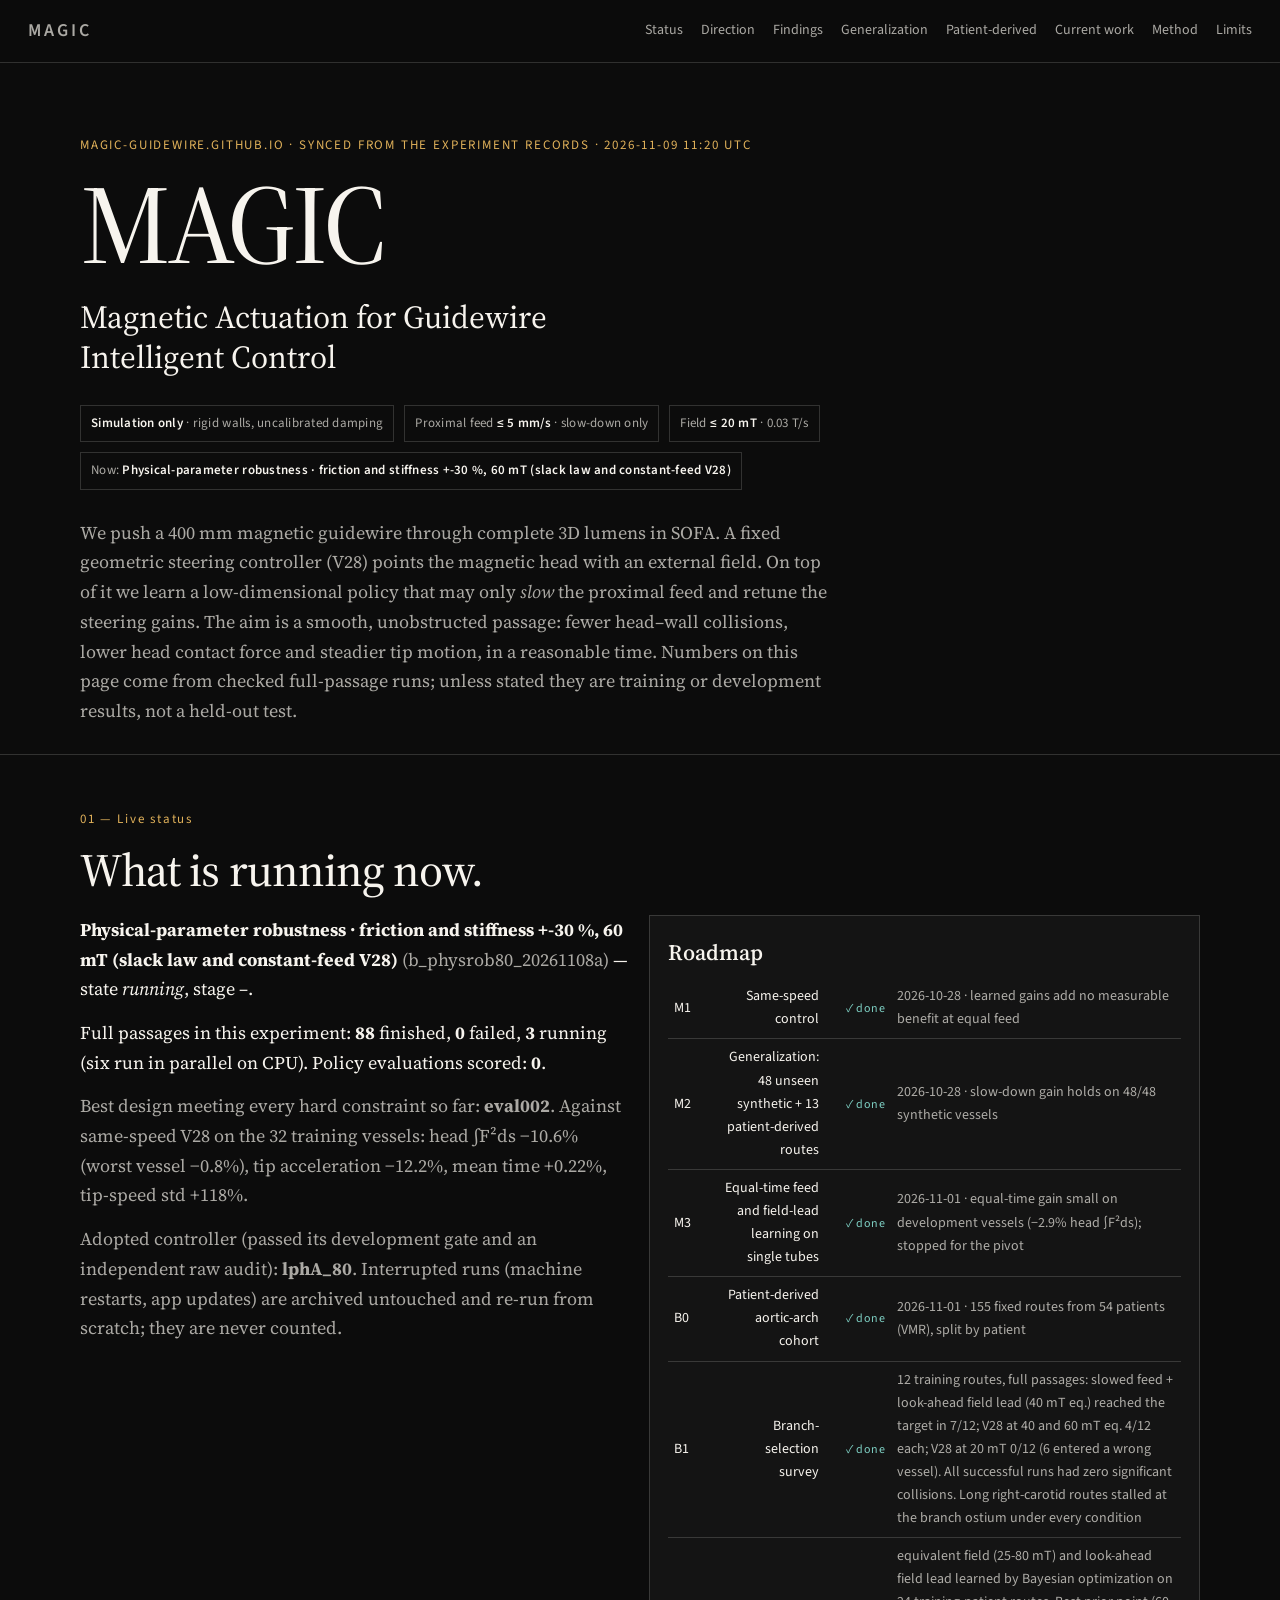
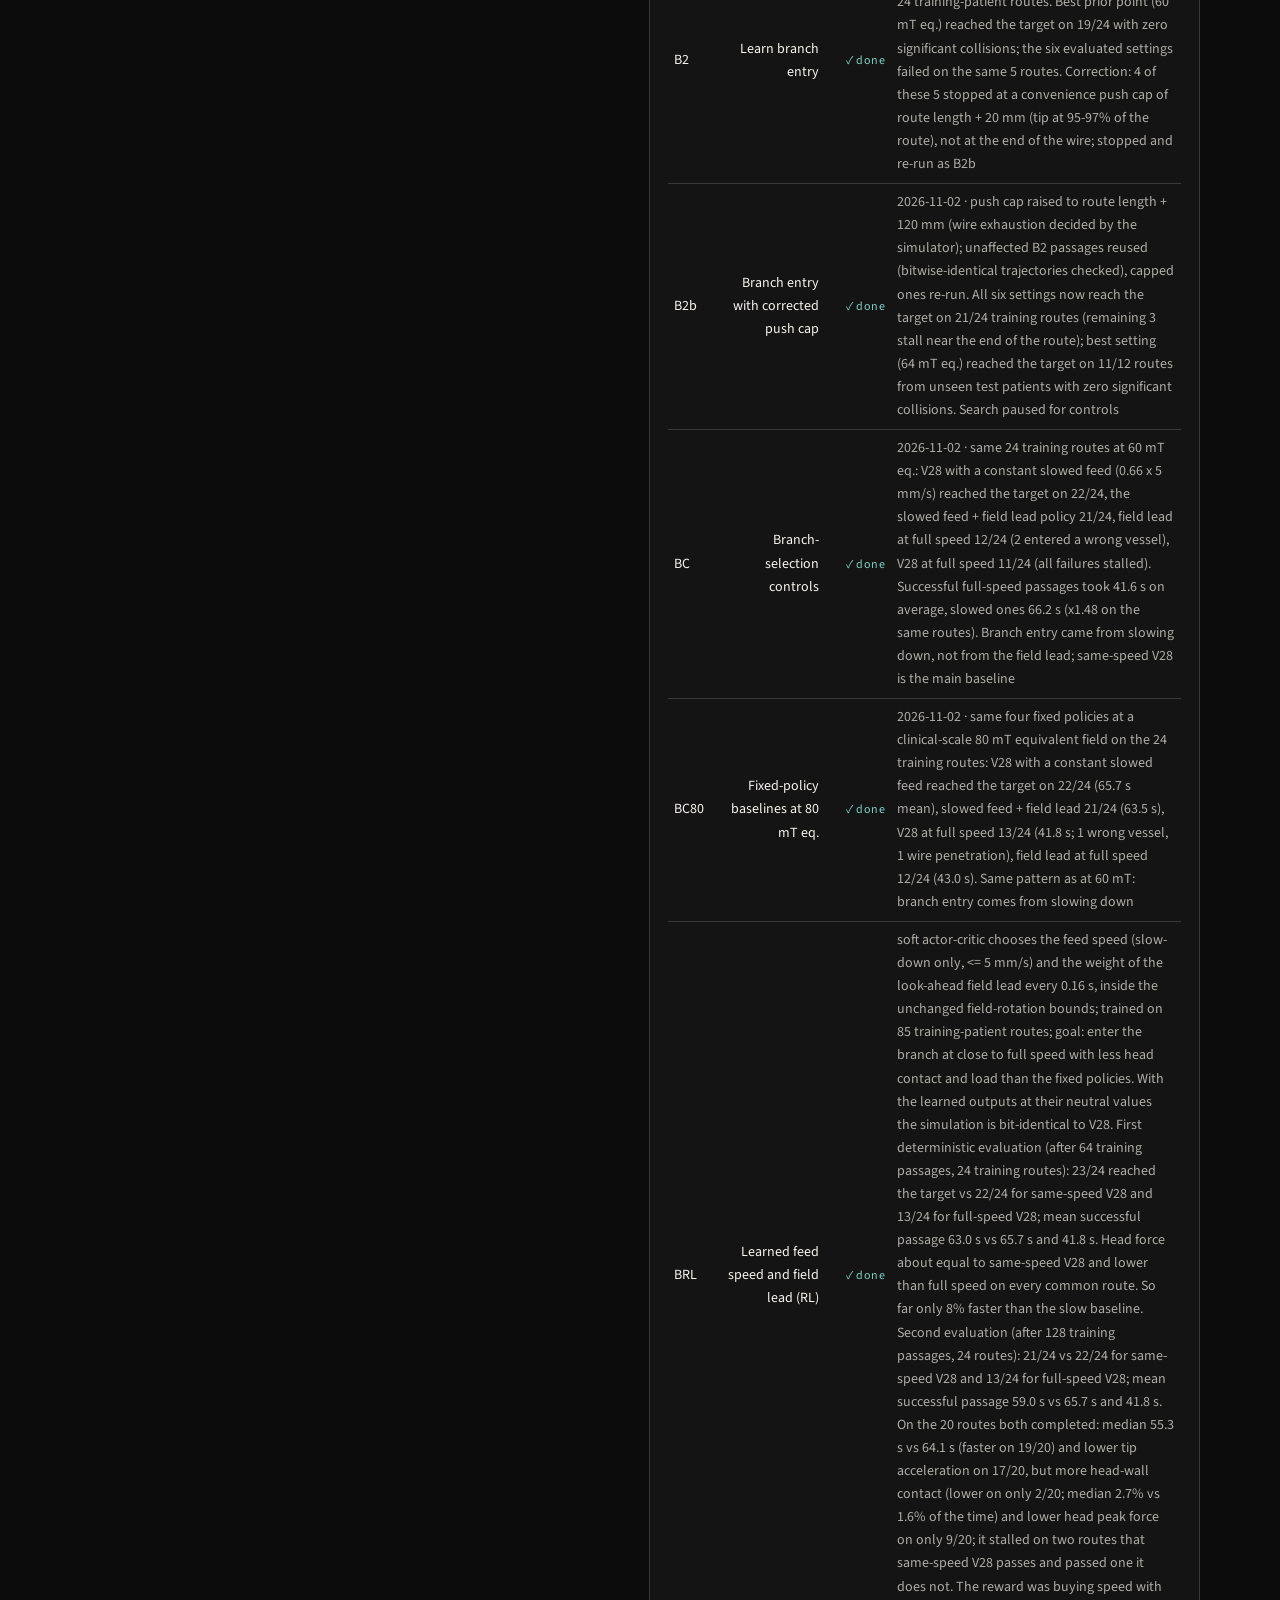
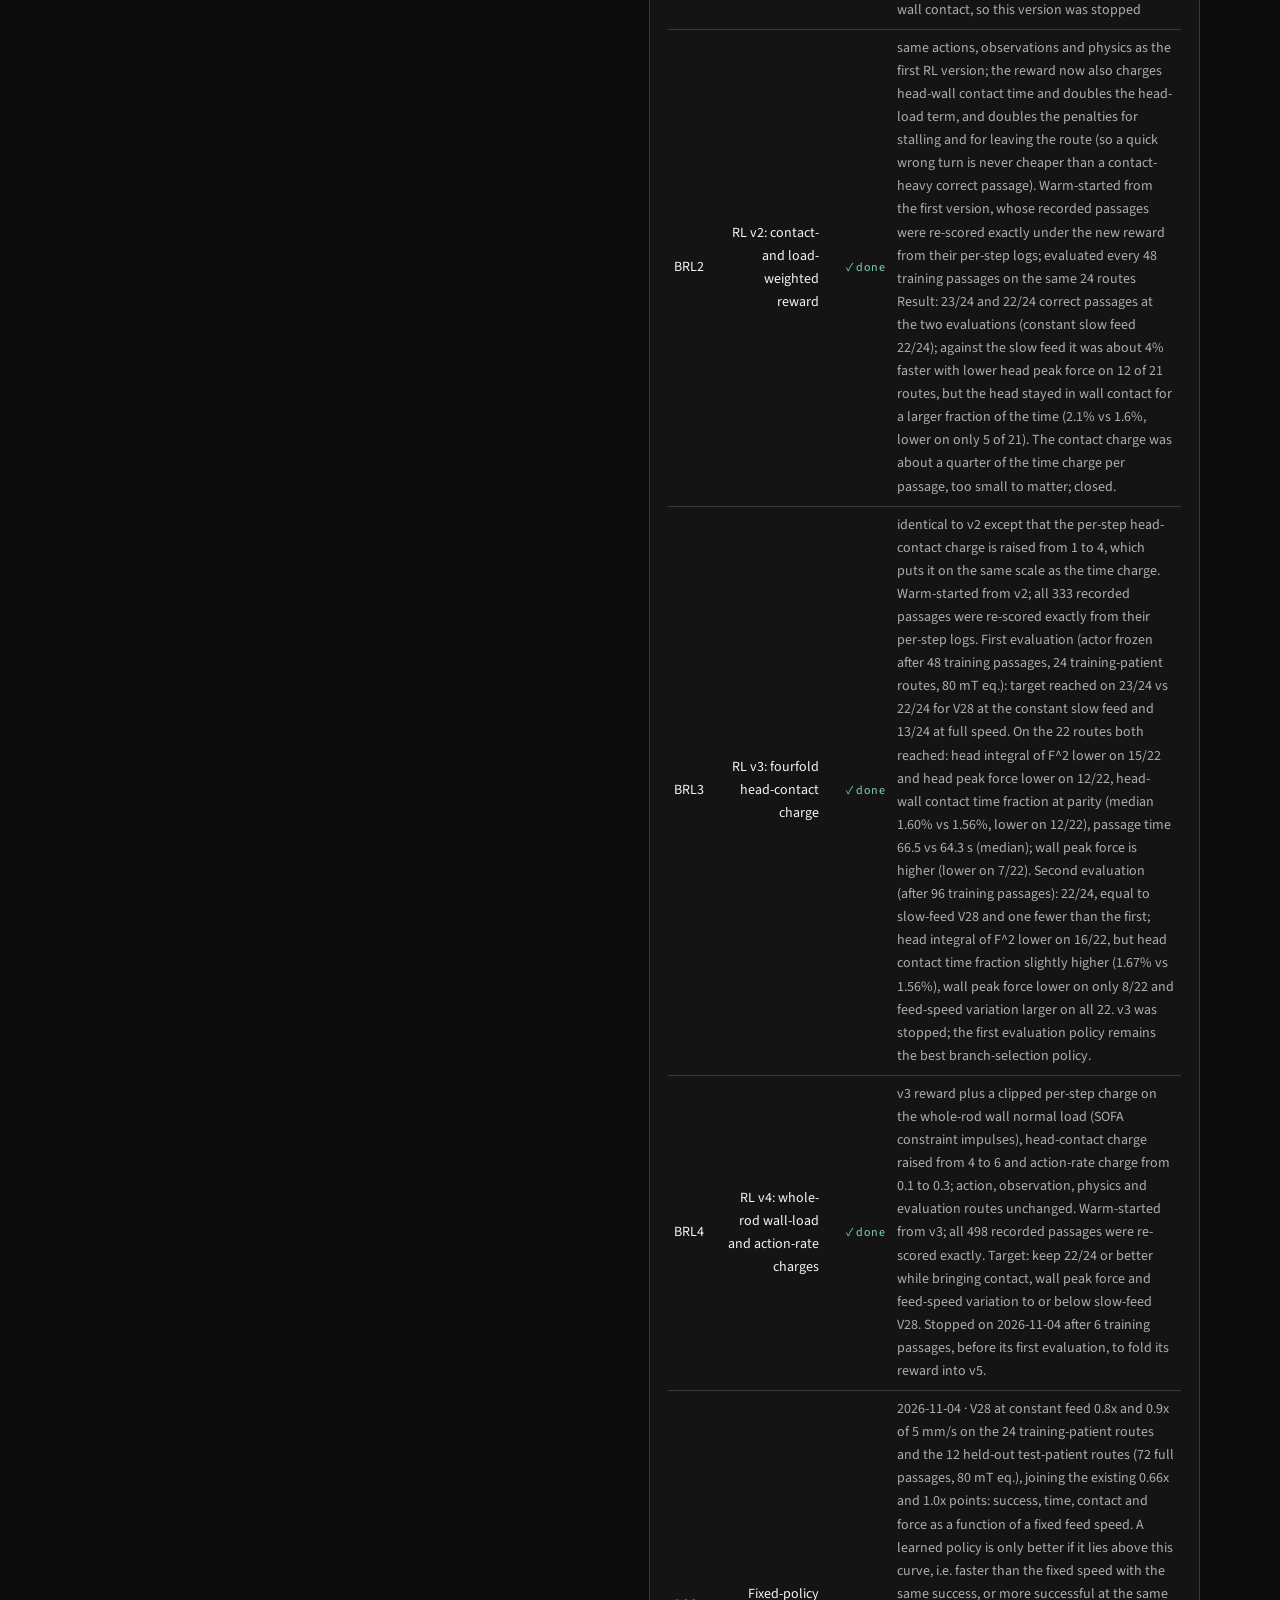
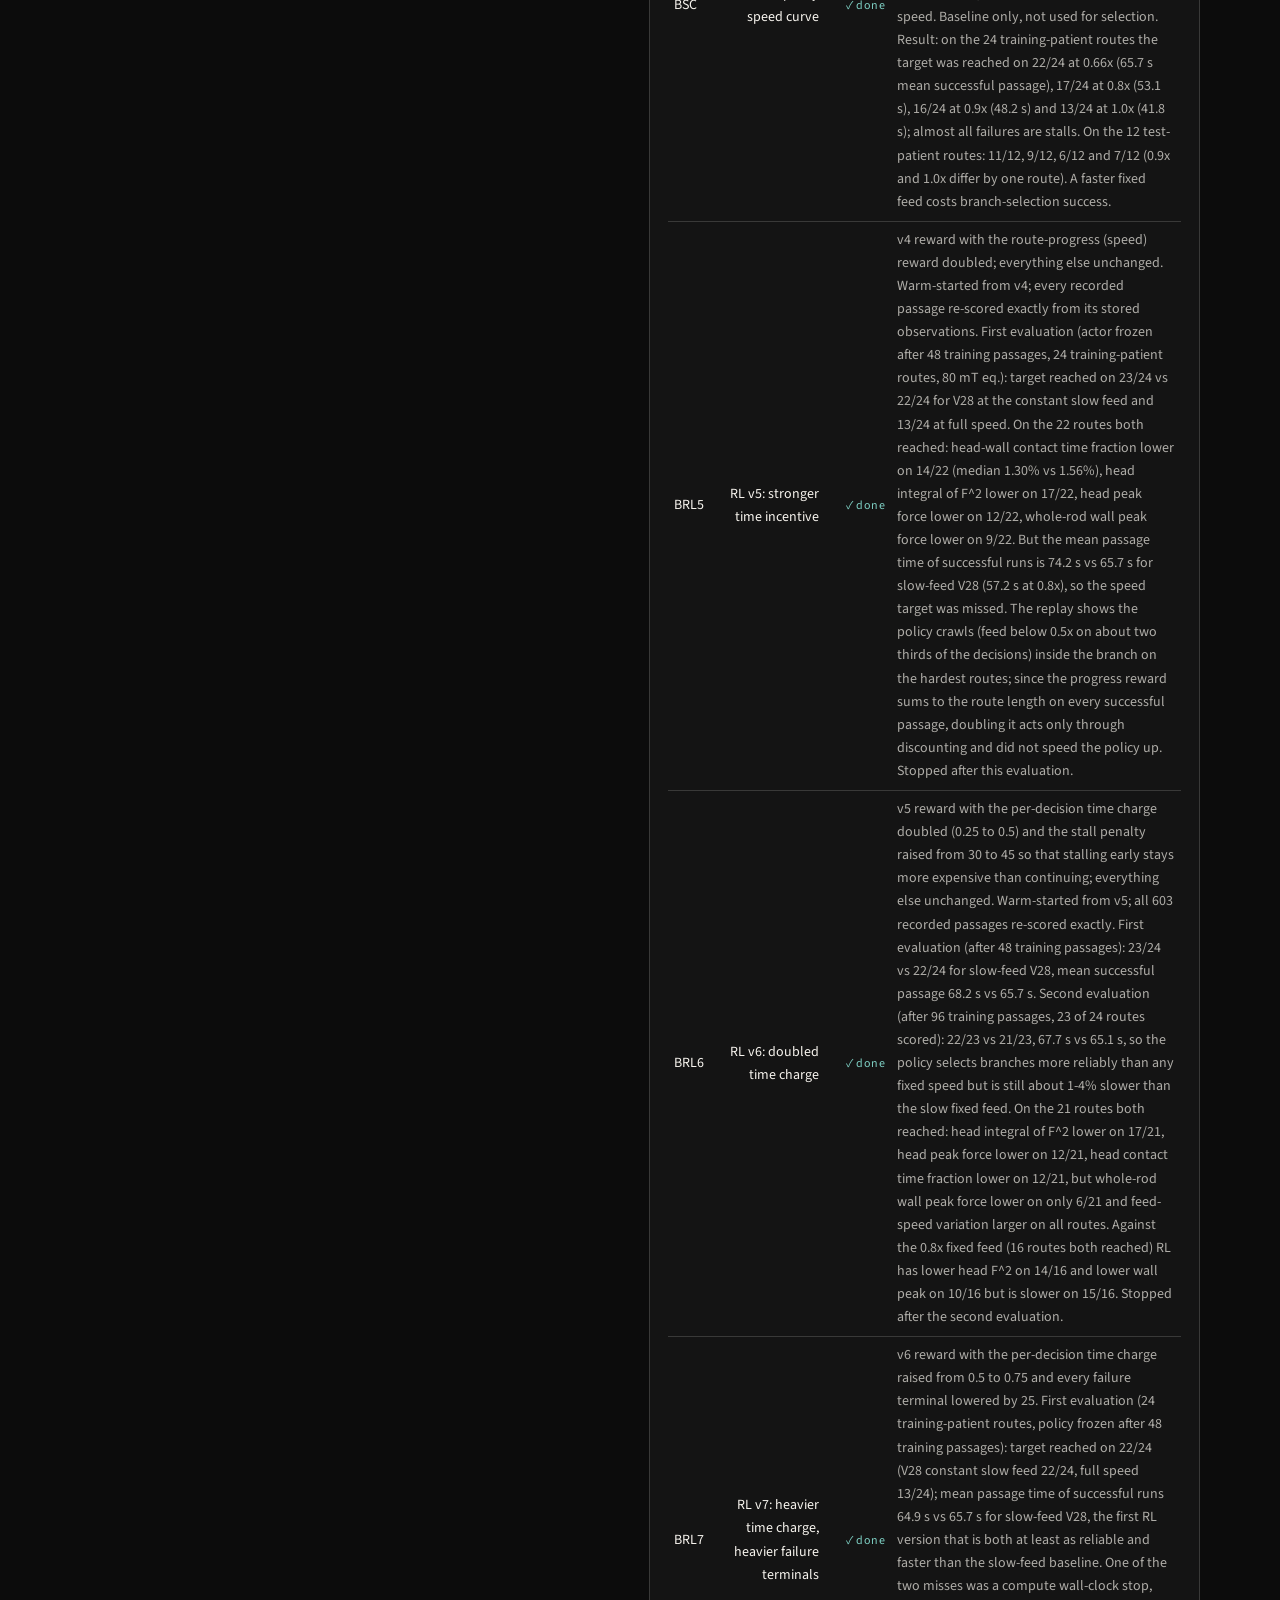
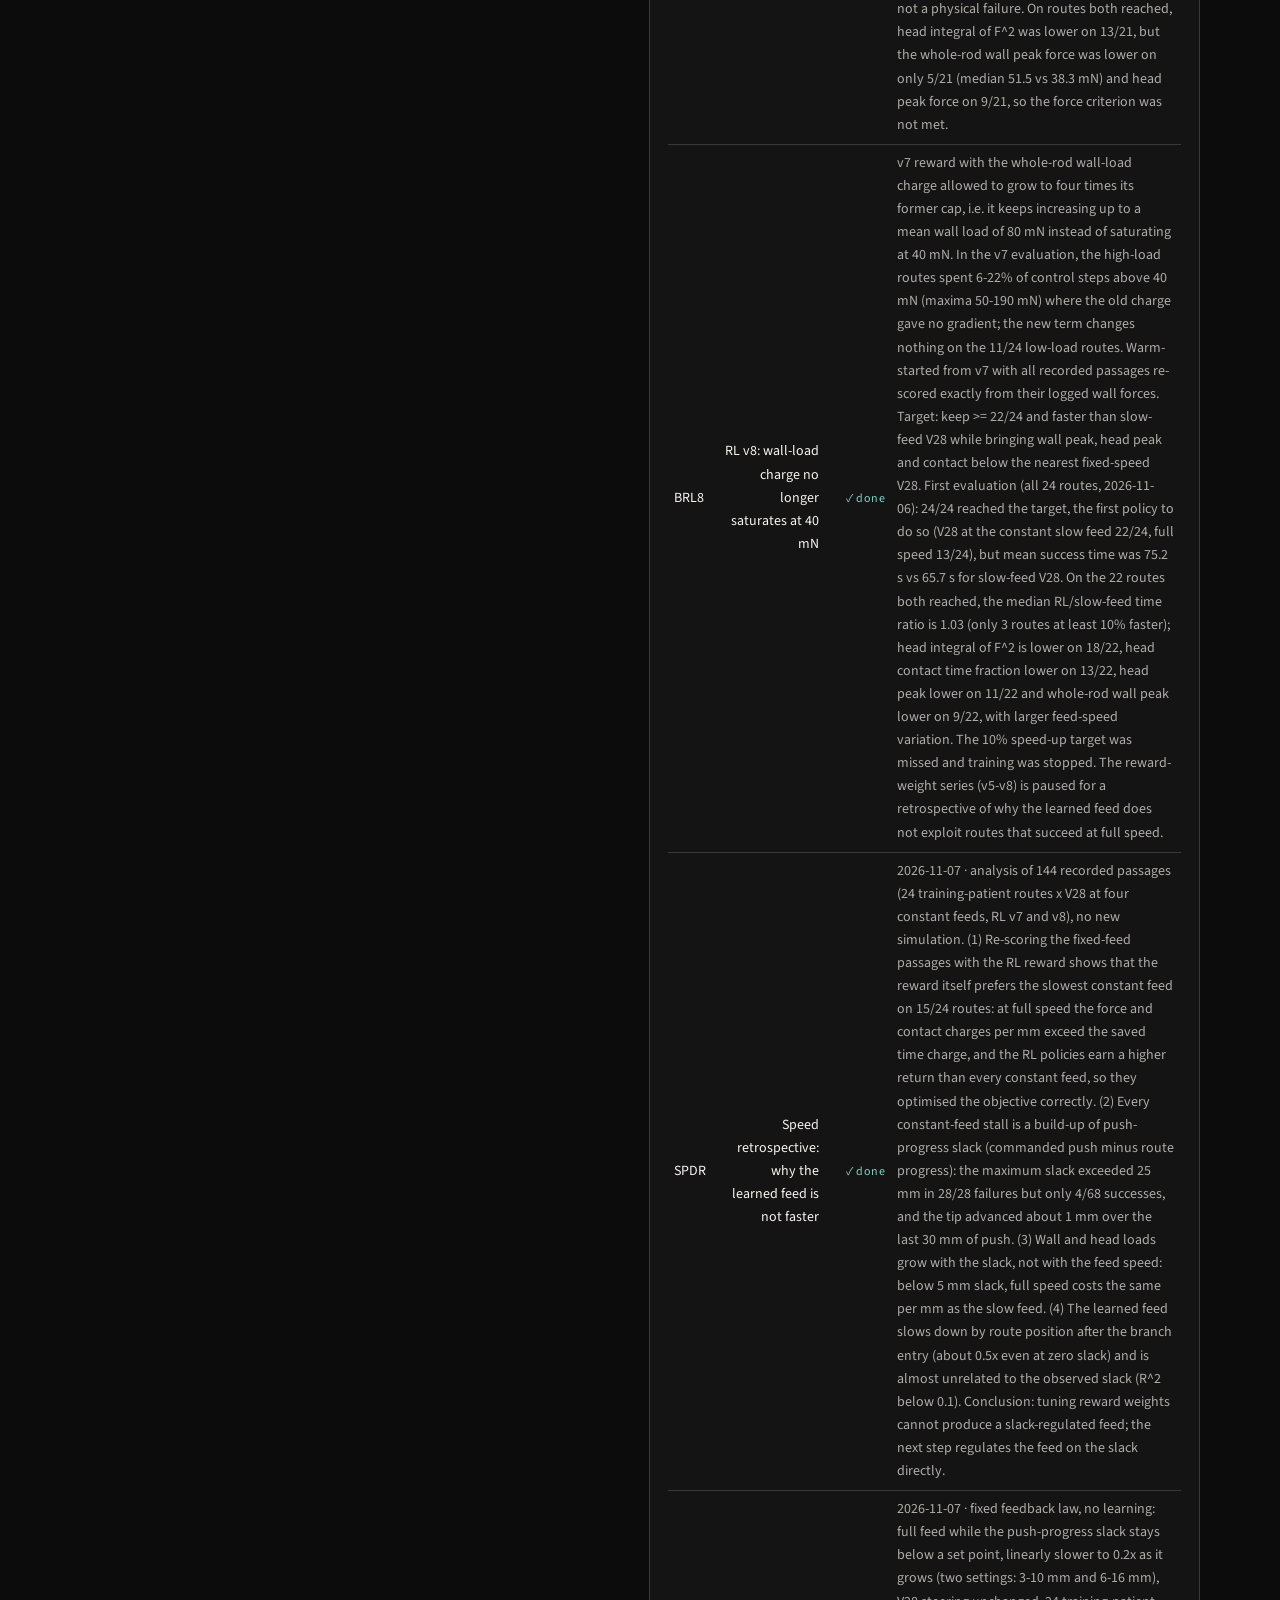
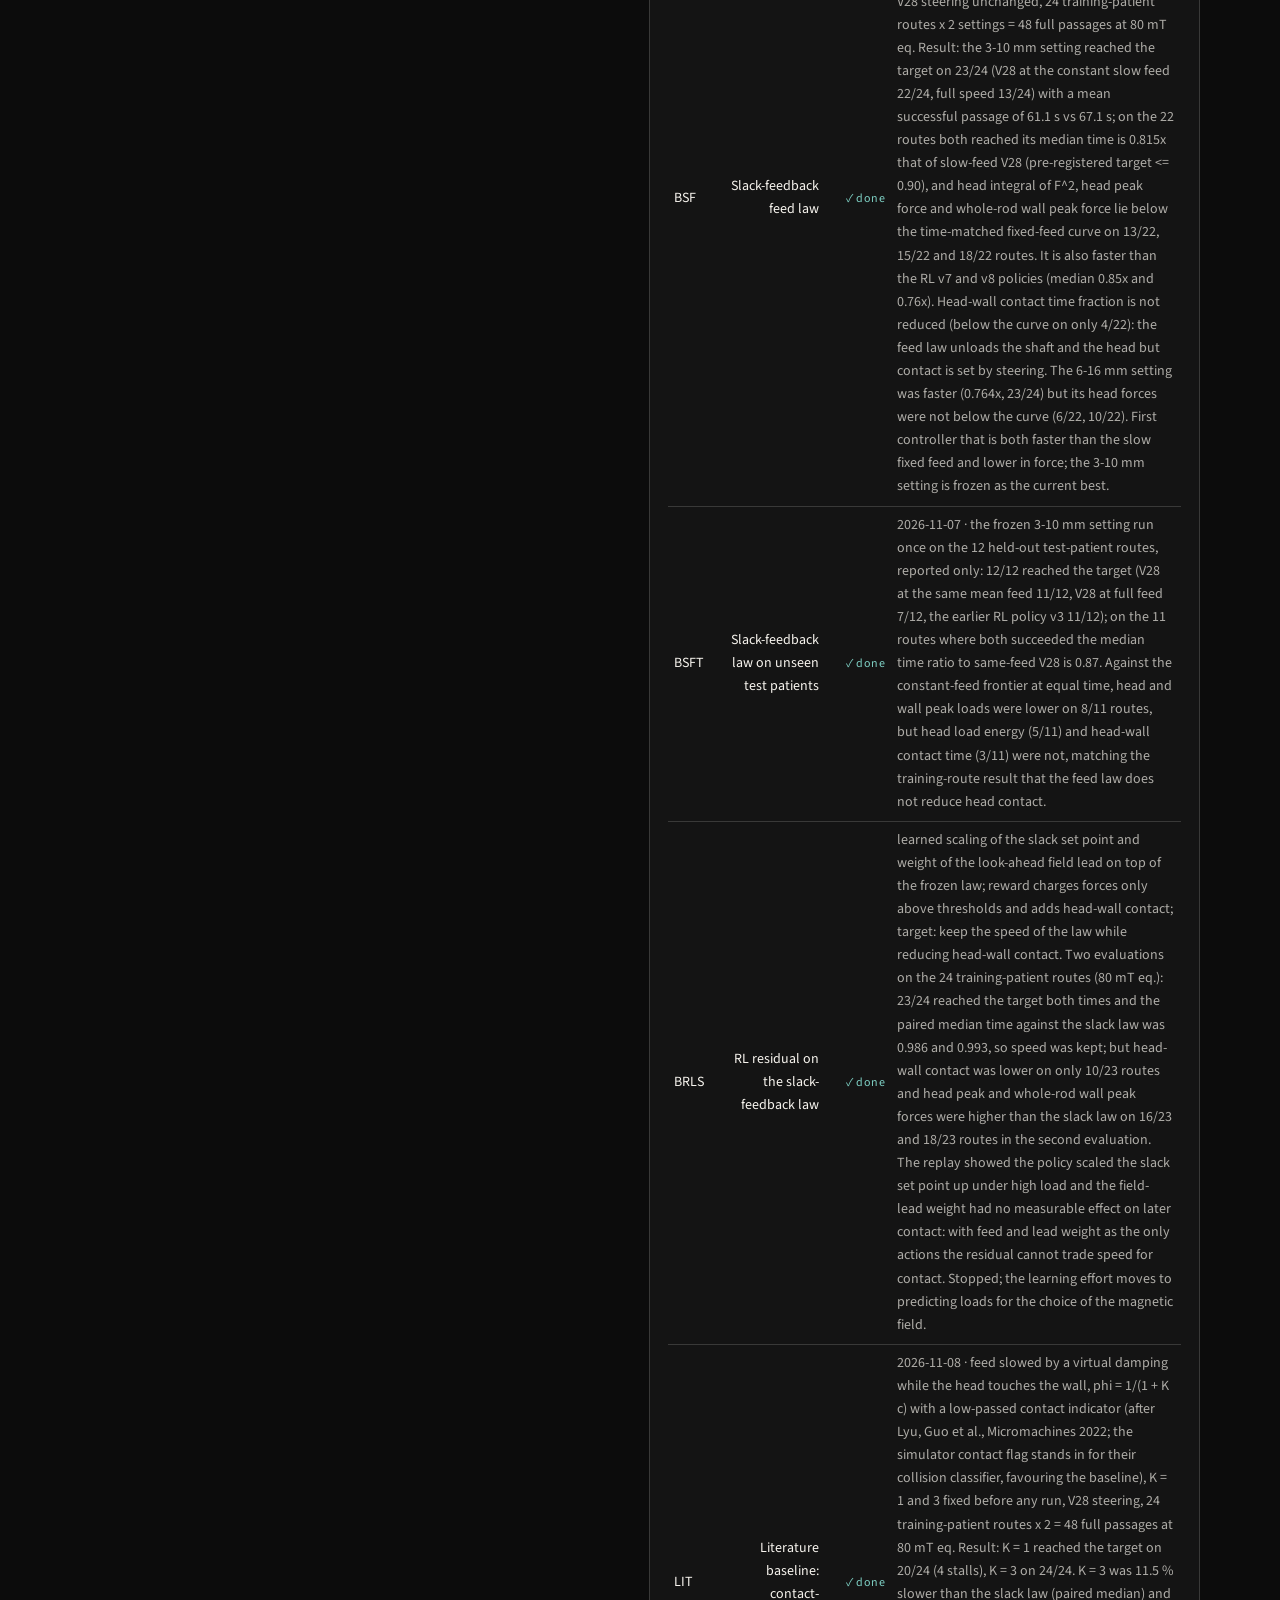
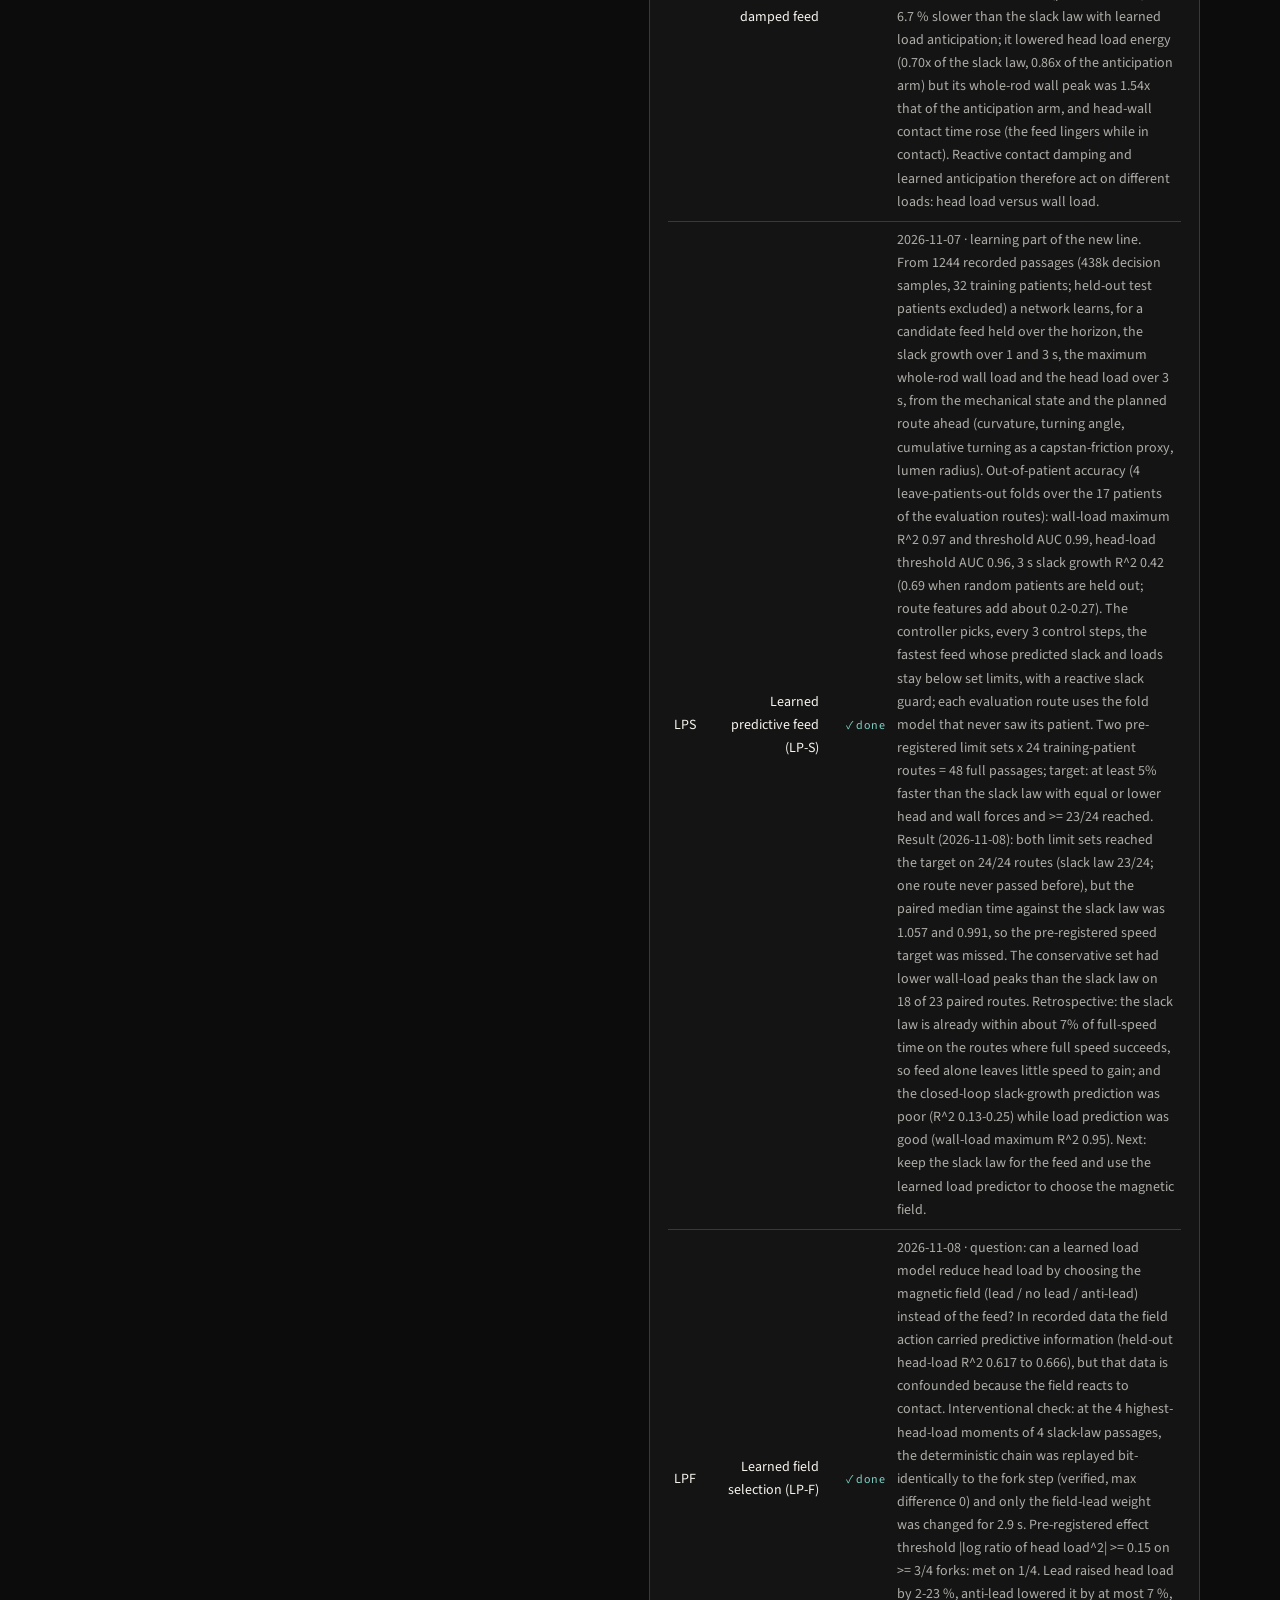
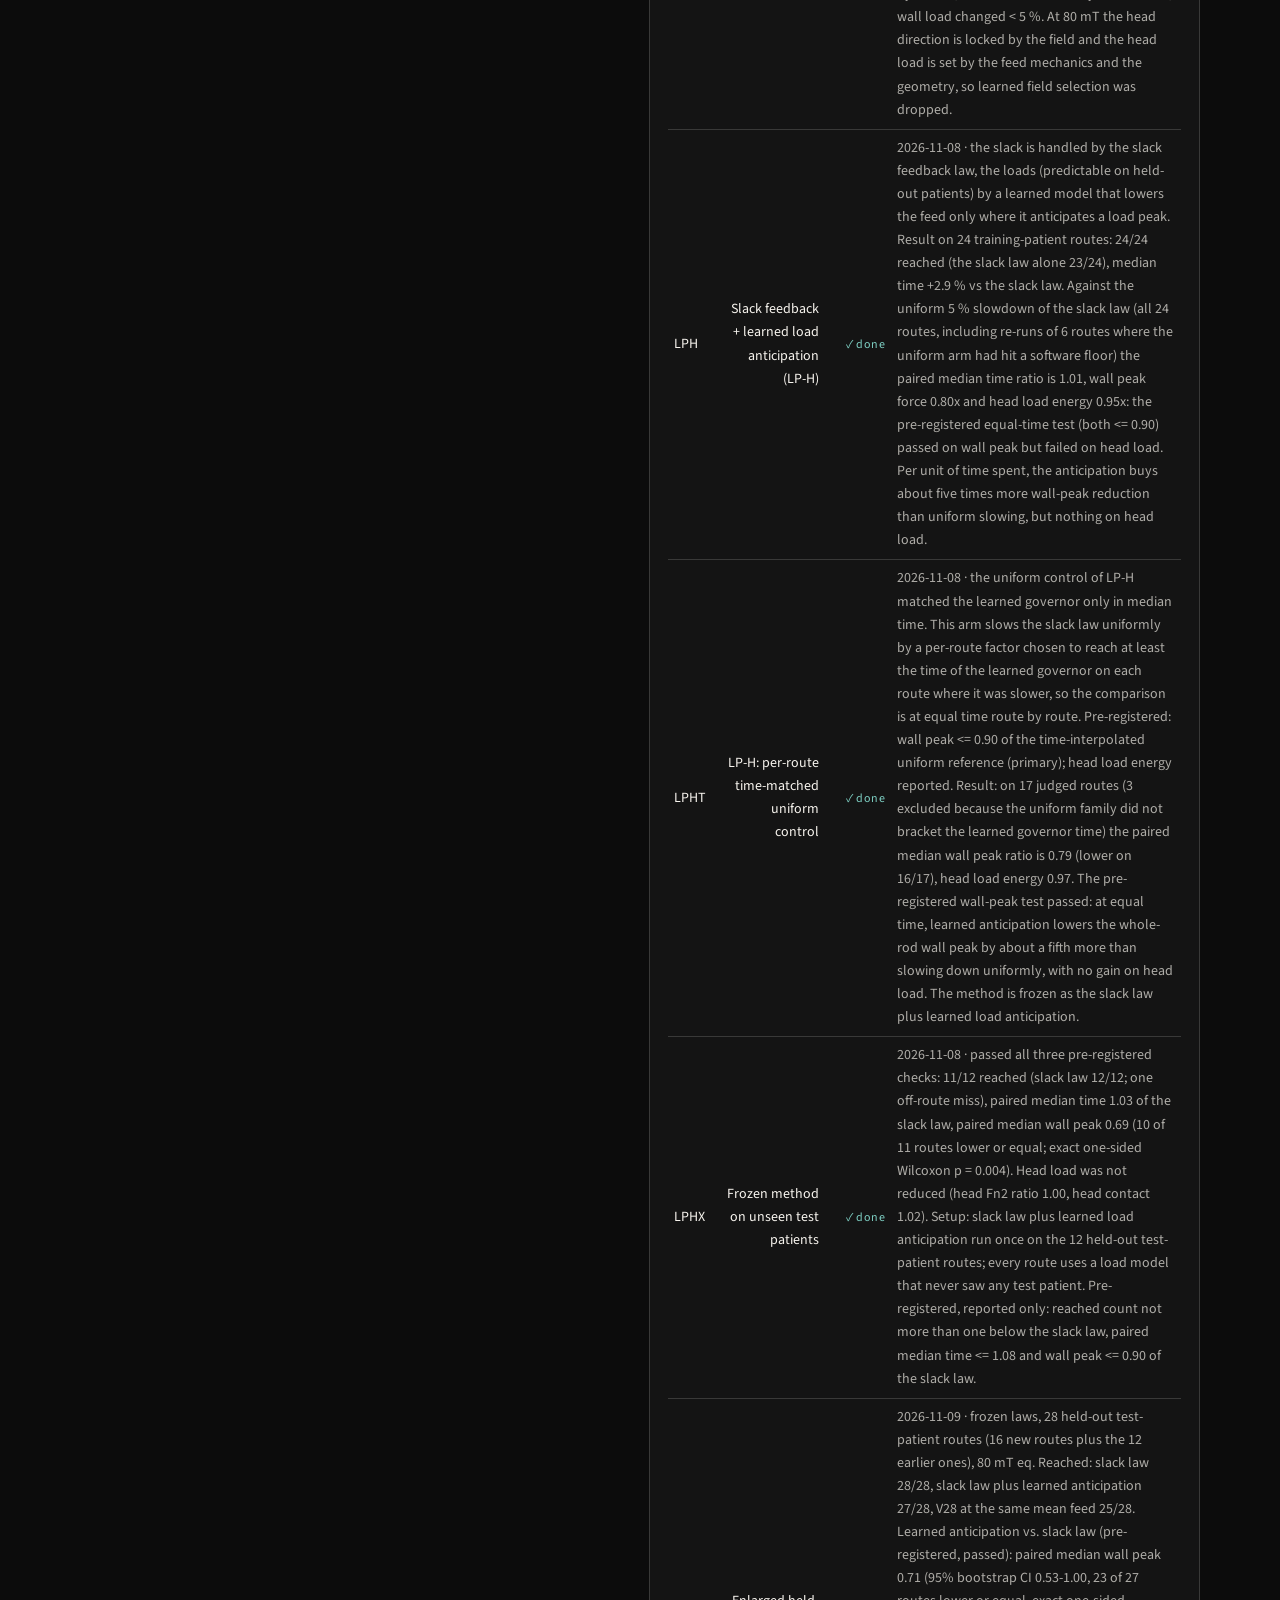
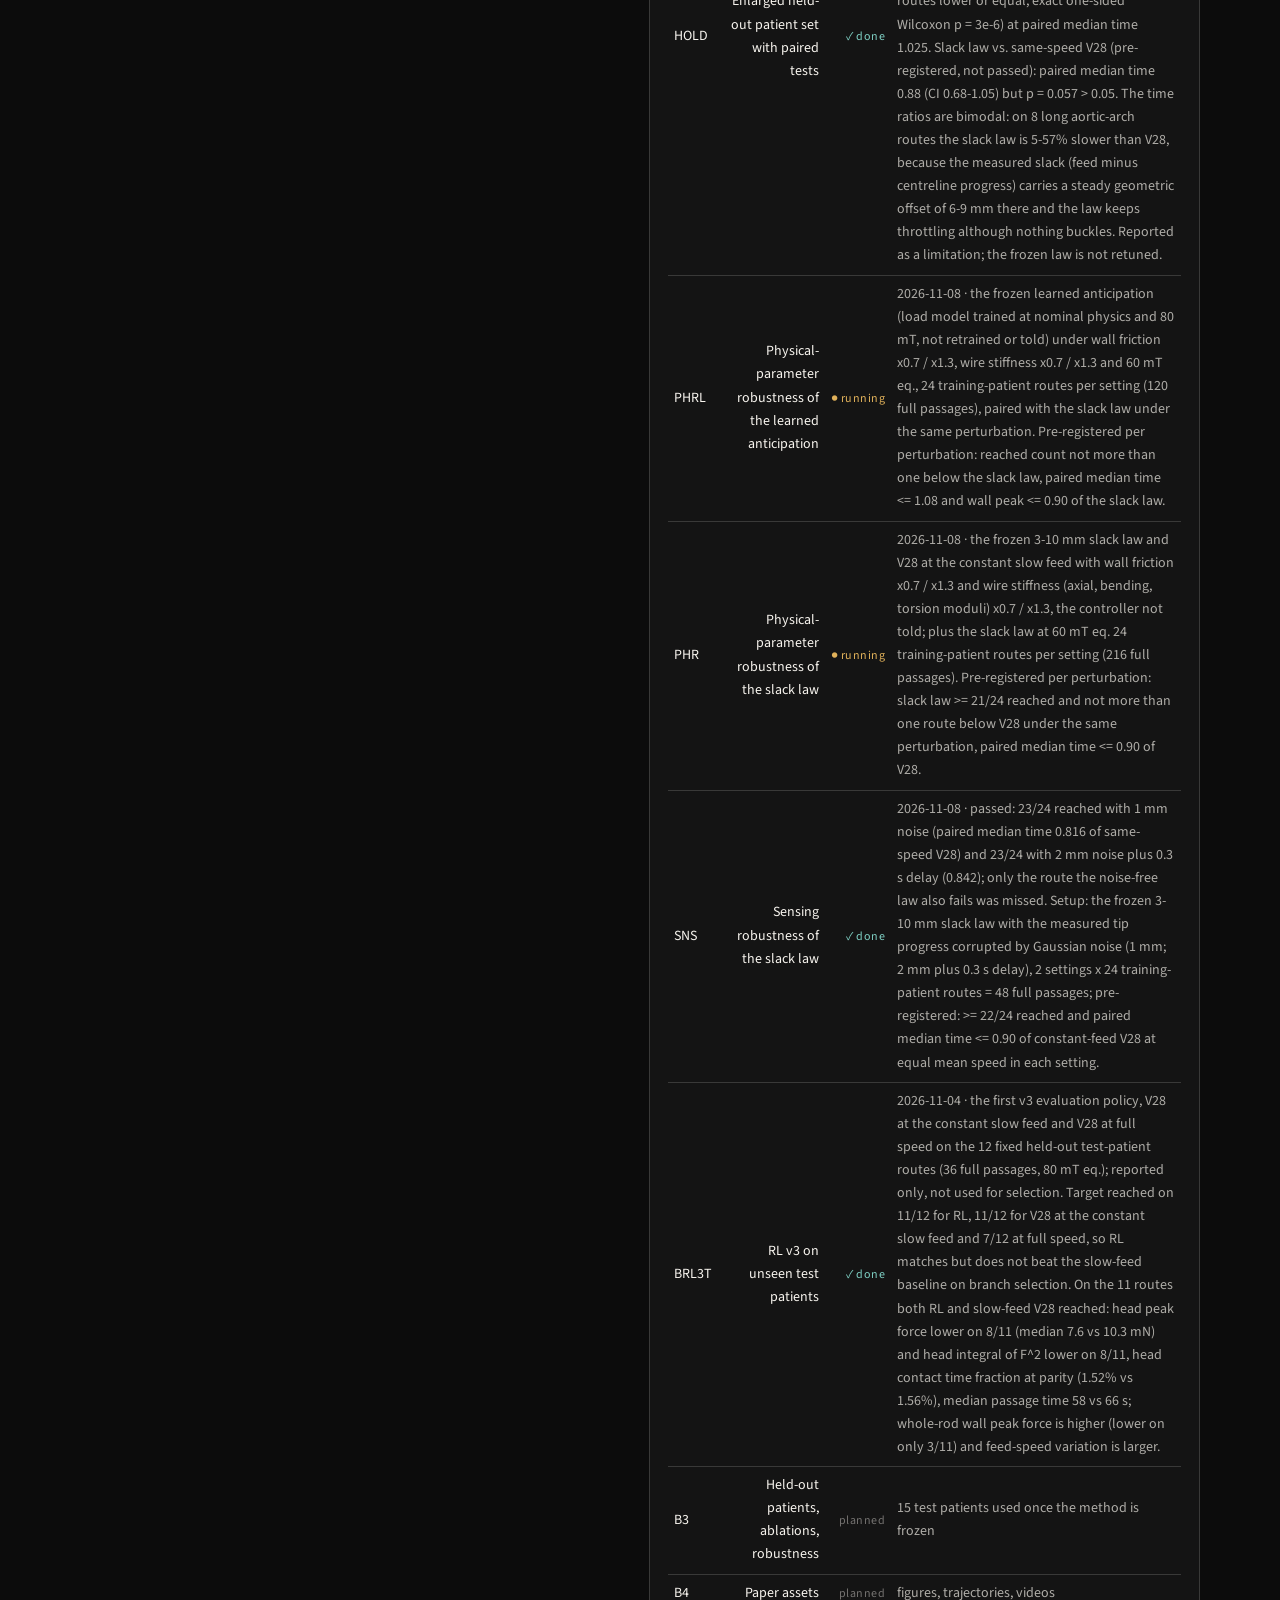
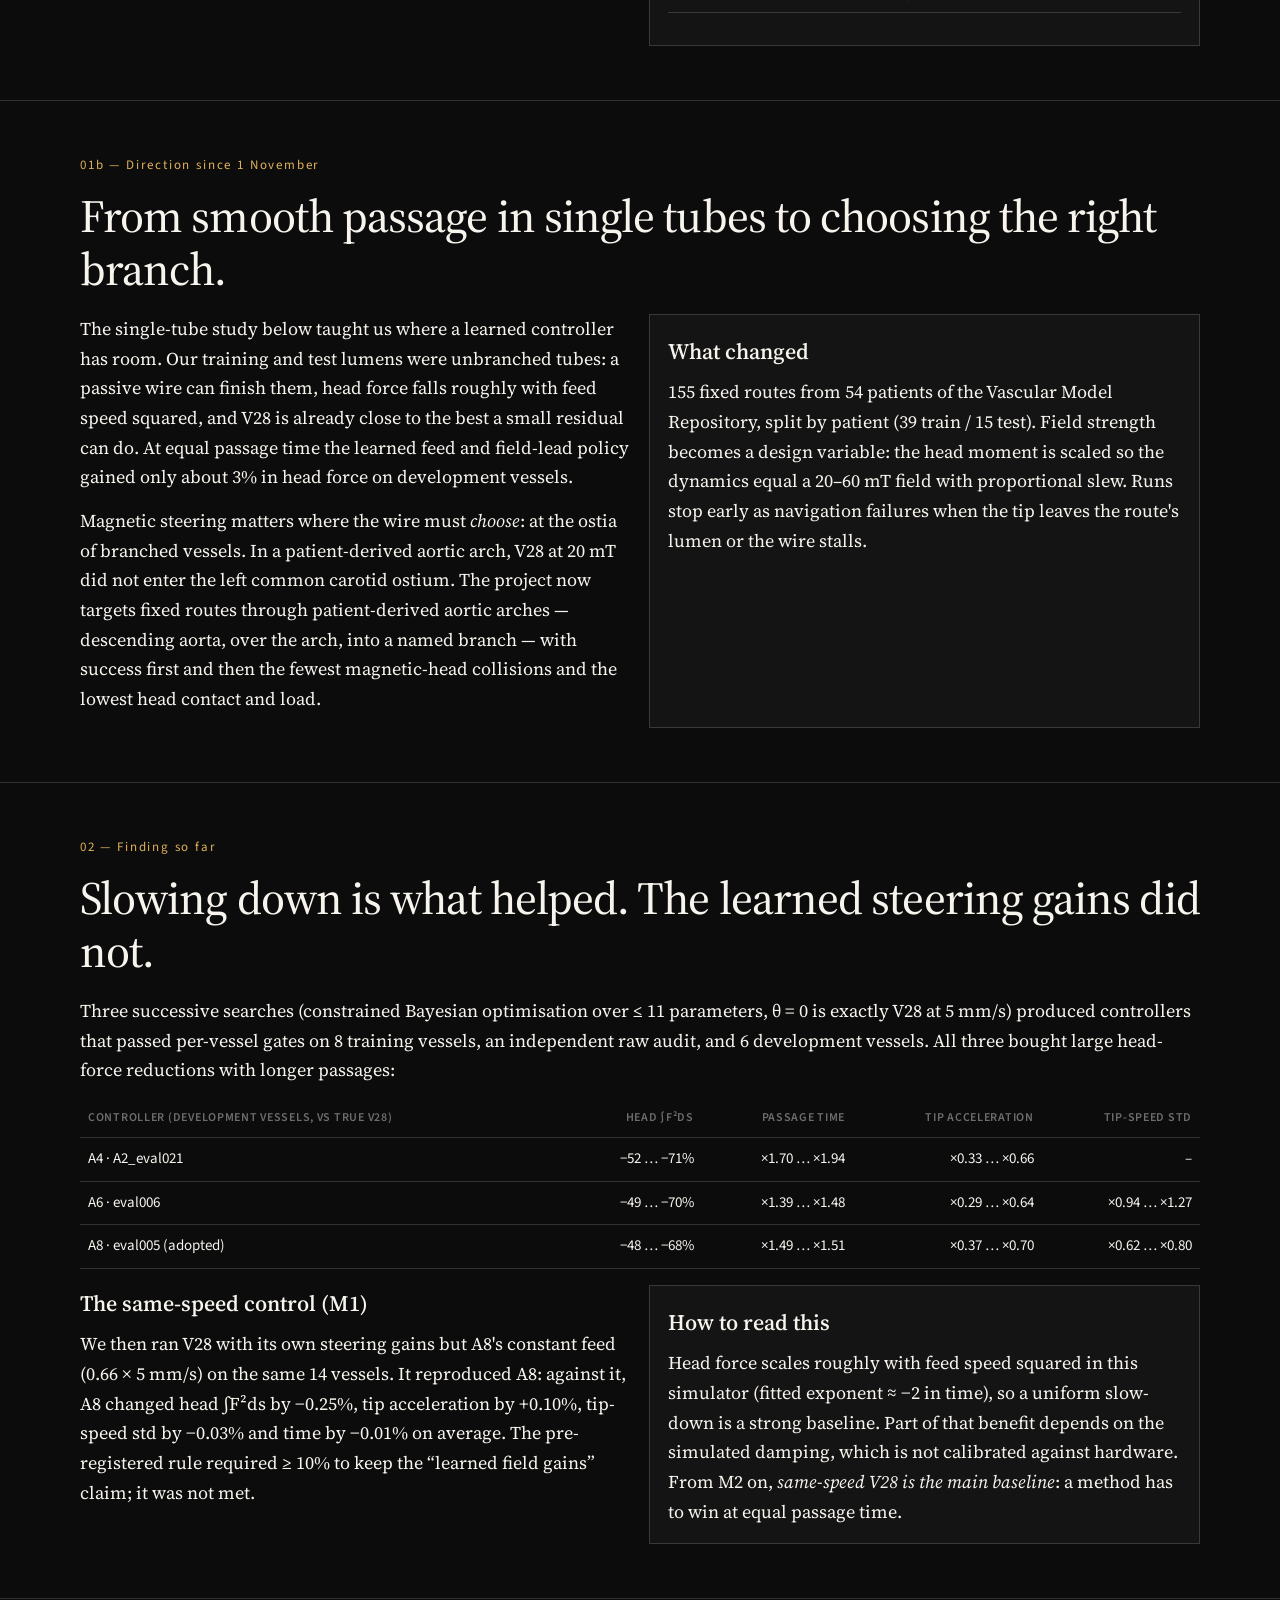
==== commit 7842be2a: "Sync project page with the latest experiment records Co-Authored-By: Claude Opus 5.5 <noreply@anthro" ====
--- a/index.html
+++ b/index.html
@@ -33,7 +33,7 @@
 
   <main id="top">
     <div class="wrap hero">
-      <p class="kicker">magic-guidewire.github.io · synced from the experiment records · 2026-11-09 10:20 UTC</p>
+      <p class="kicker">magic-guidewire.github.io · synced from the experiment records · 2026-11-09 11:20 UTC</p>
       <h1>MAGIC</h1>
       <p class="expansion">Magnetic Actuation for Guidewire Intelligent Control</p>
       <ul class="status">
@@ -52,7 +52,7 @@
         <div class="grid-2">
           <div>
             <p><strong>Physical-parameter robustness · friction and stiffness +-30 %, 60 mT (slack law and constant-feed V28)</strong> <span class="muted">(b_physrob80_20261108a)</span> — state <em>running</em>, stage <em>–</em>.</p>
-            <p>Full passages in this experiment: <strong>82</strong> finished, <strong>0</strong> failed, <strong>3</strong> running (six run in parallel on CPU). Policy evaluations scored: <strong>0</strong>.</p>
+            <p>Full passages in this experiment: <strong>88</strong> finished, <strong>0</strong> failed, <strong>3</strong> running (six run in parallel on CPU). Policy evaluations scored: <strong>0</strong>.</p>
             <p class="muted">Best design meeting every hard constraint so far: <strong>eval002</strong>. Against same-speed V28 on the 32 training vessels: head ∫F²ds −10.6% (worst vessel −0.8%), tip acceleration −12.2%, mean time +0.22%, tip-speed std +118%.</p>
             <p class="muted">Adopted controller (passed its development gate and an independent raw audit): <strong>lphA_80</strong>. Interrupted runs (machine restarts, app updates) are archived untouched and re-run from scratch; they are never counted.</p>
           </div>
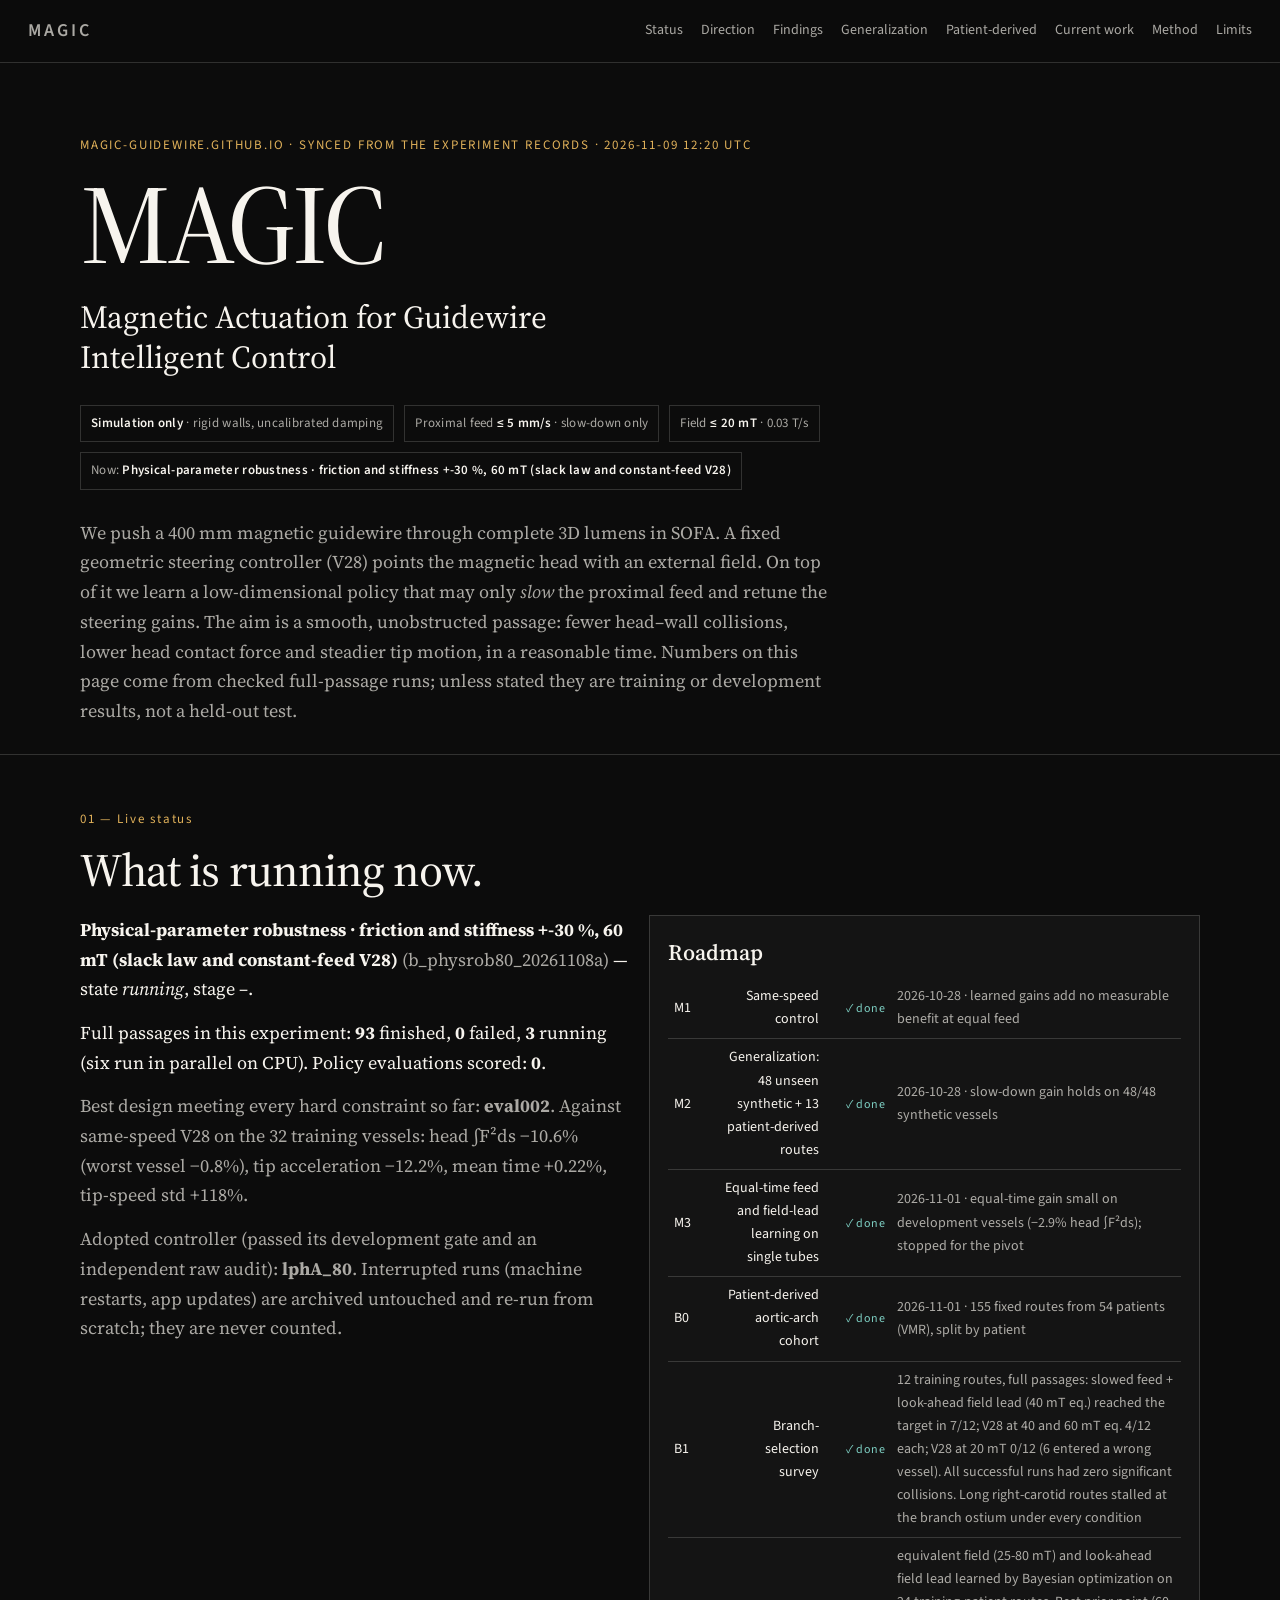
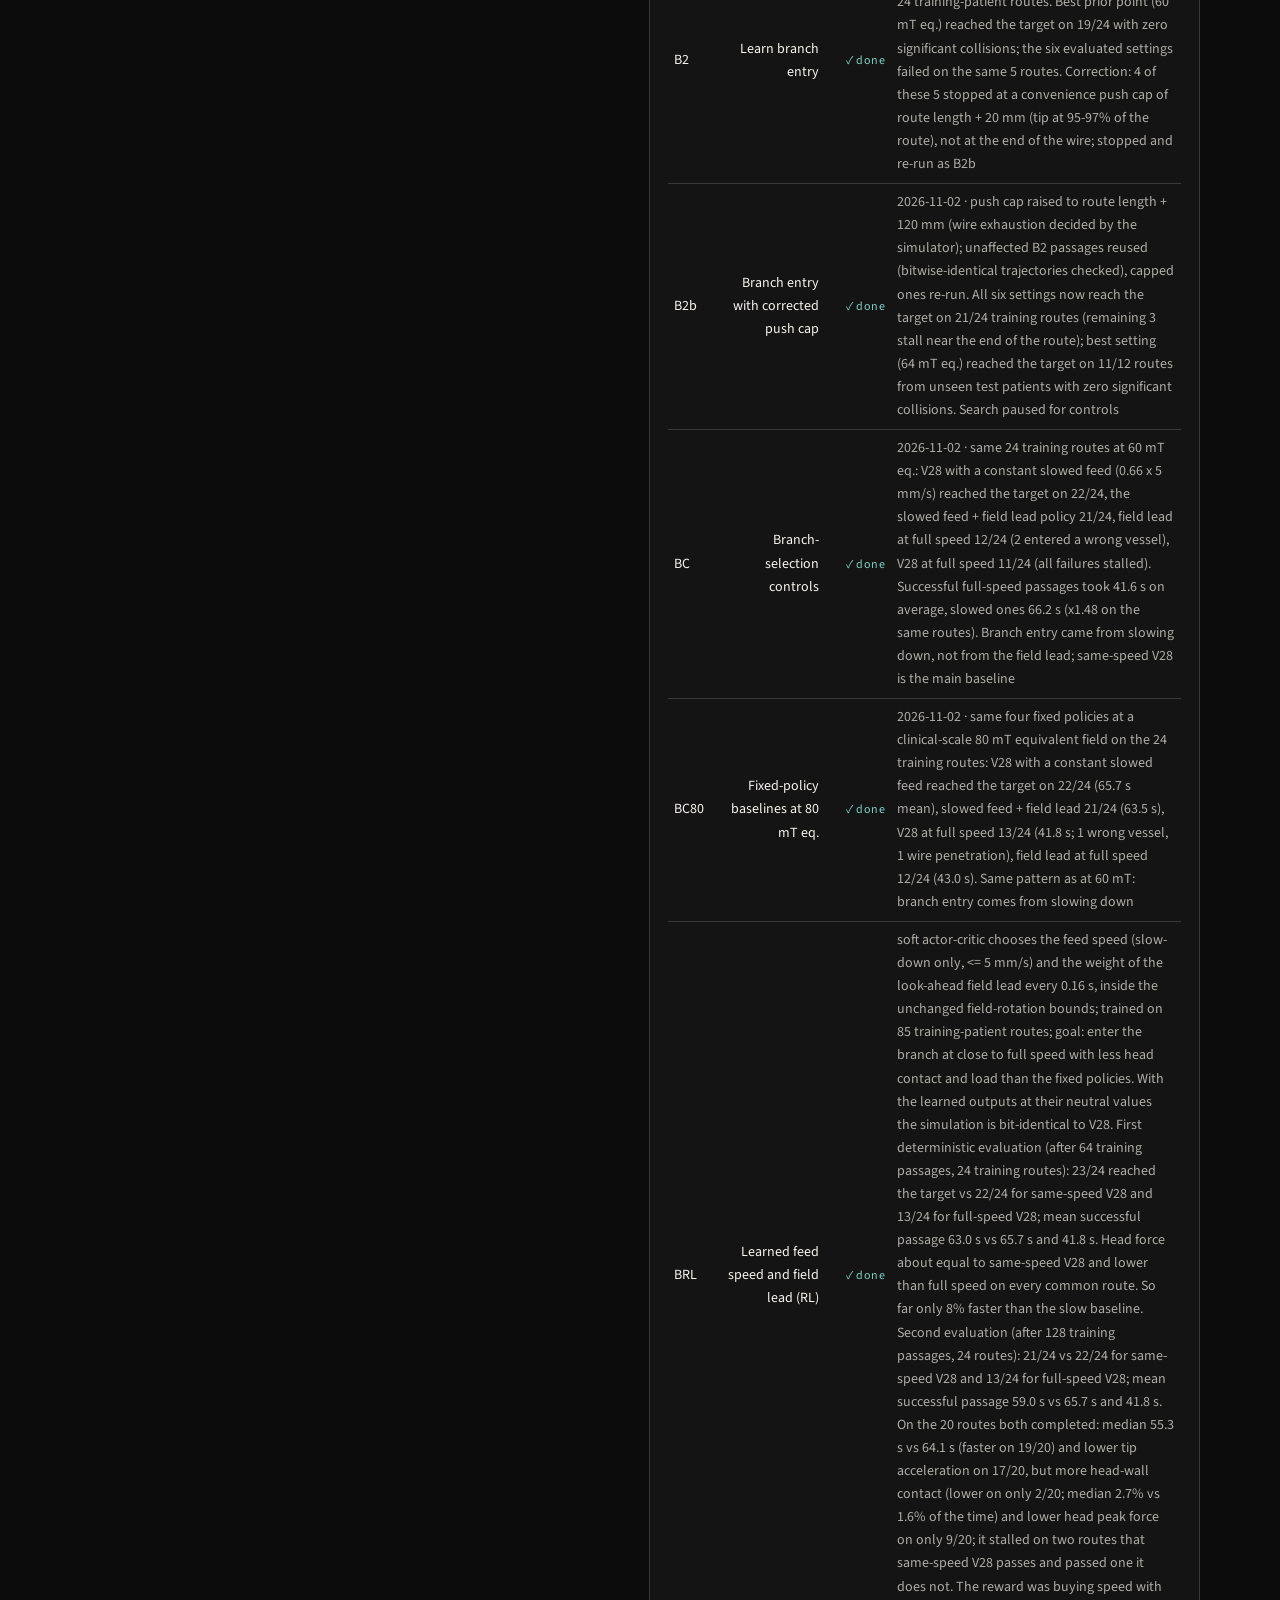
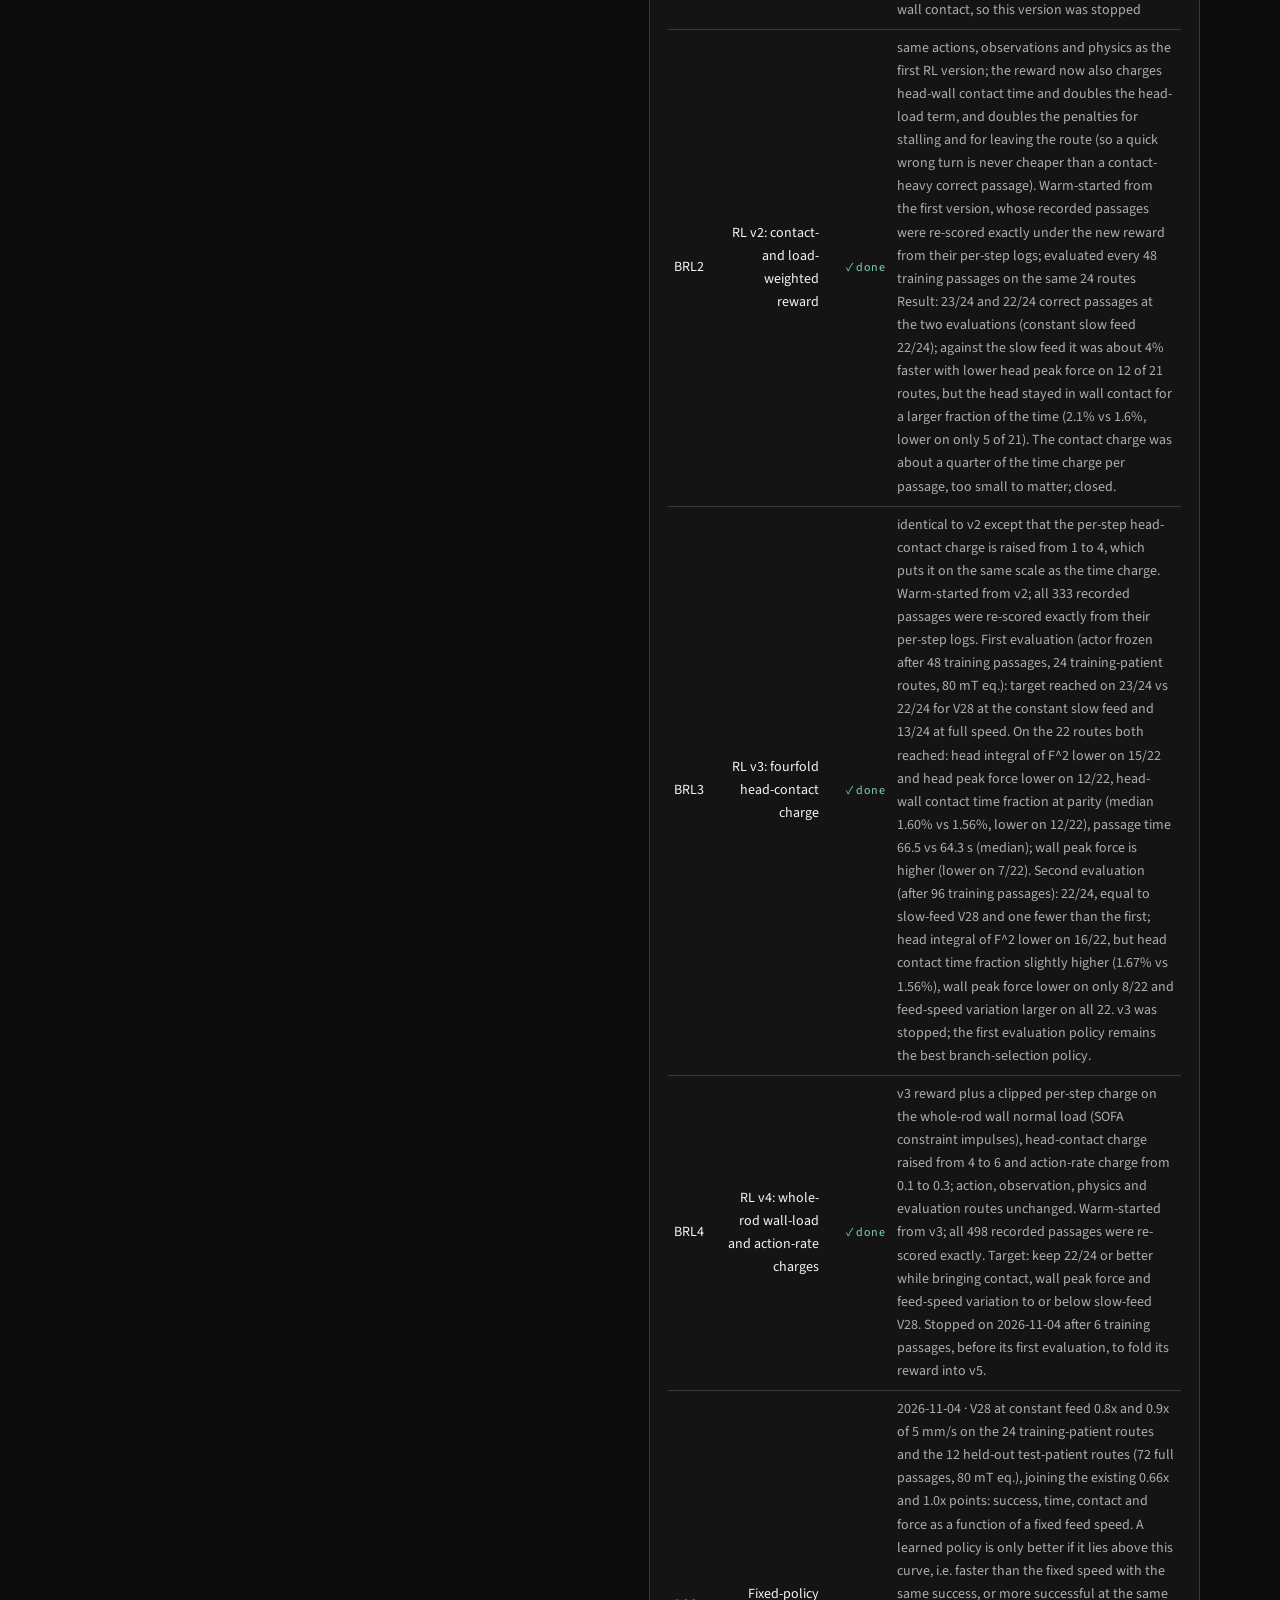
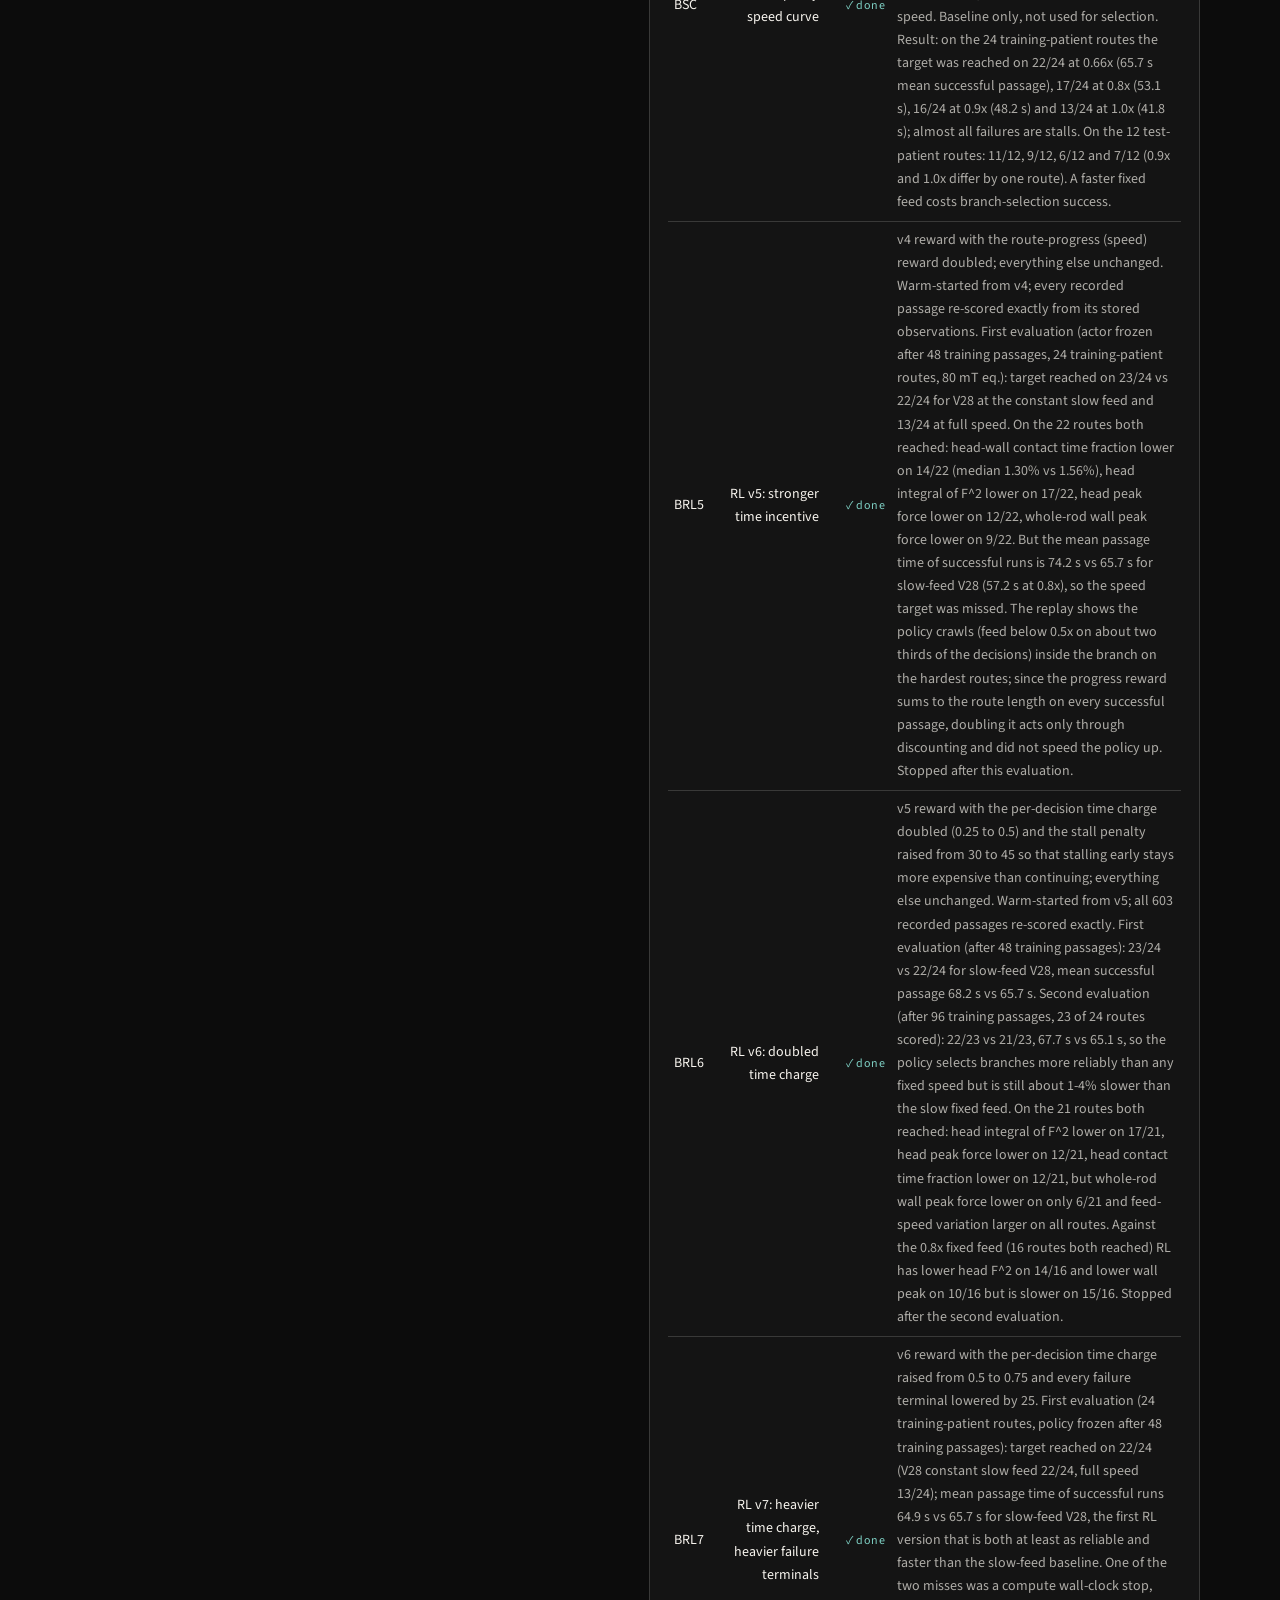
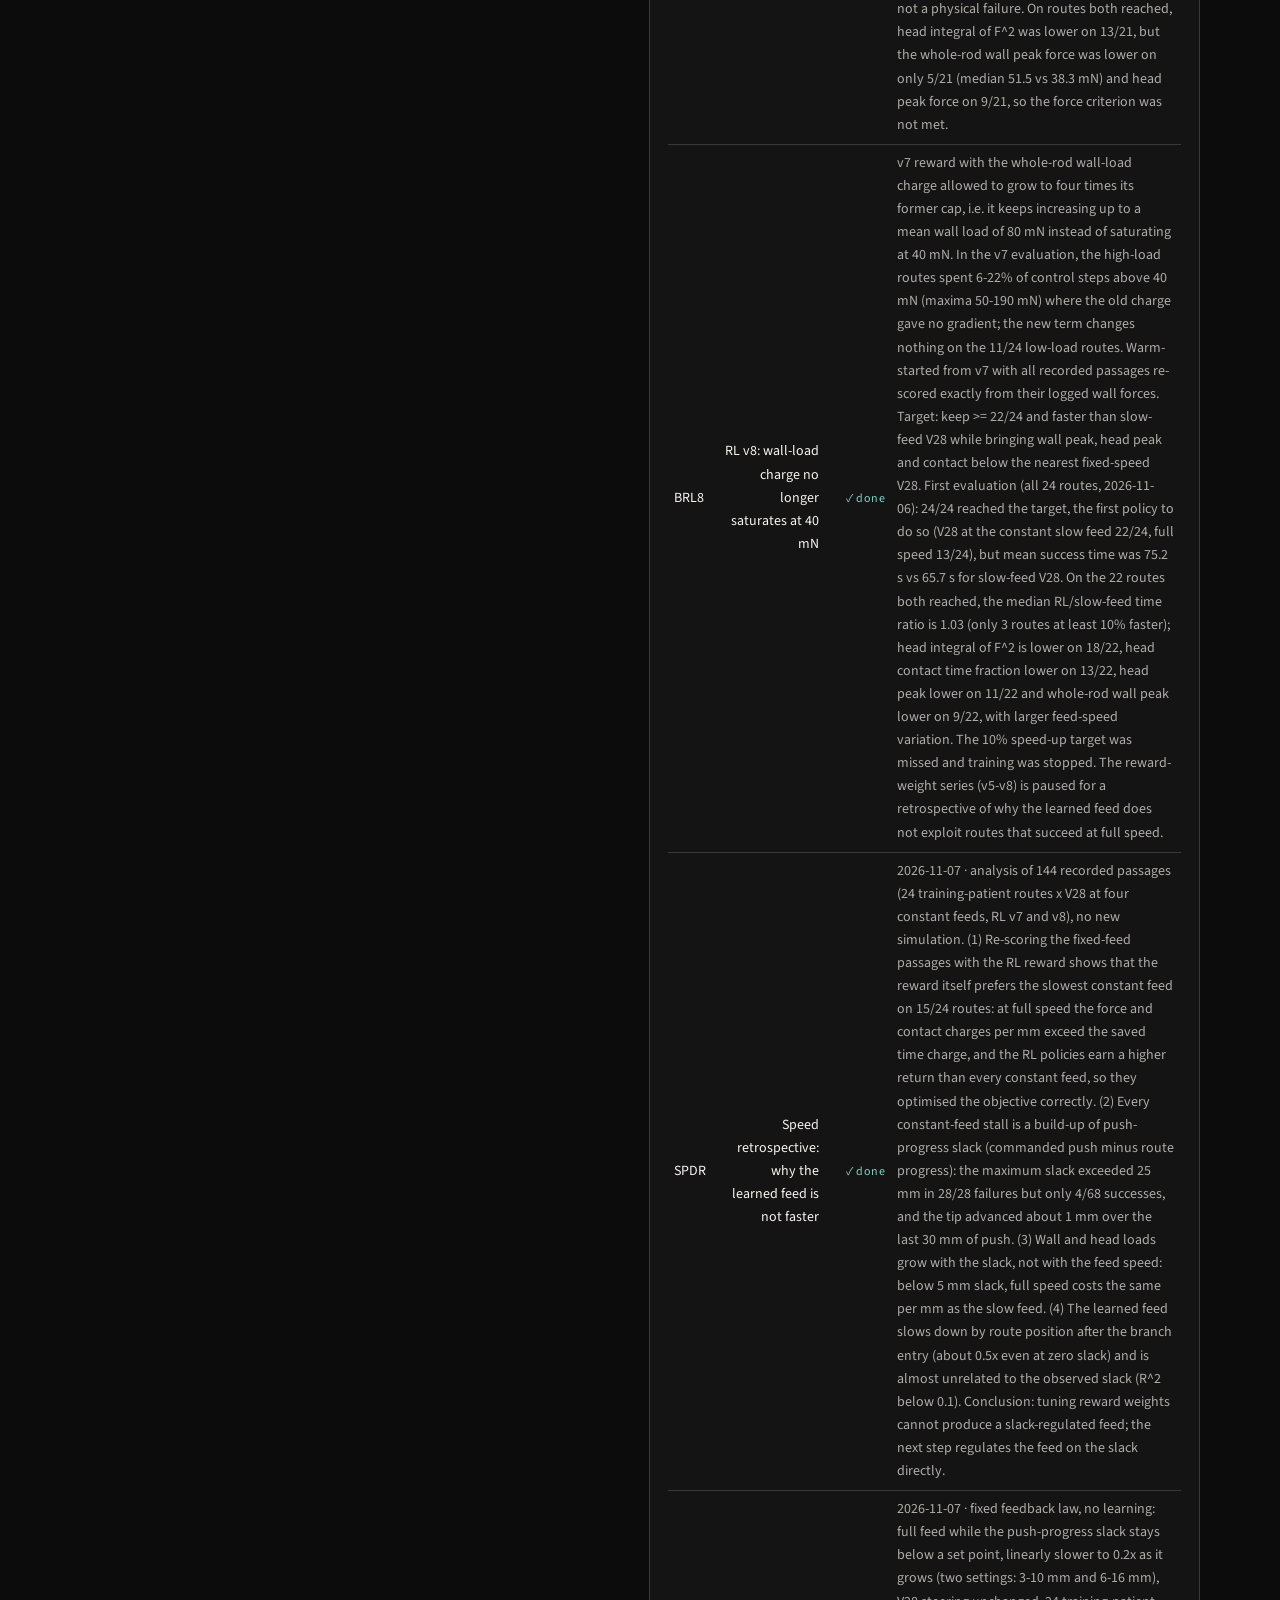
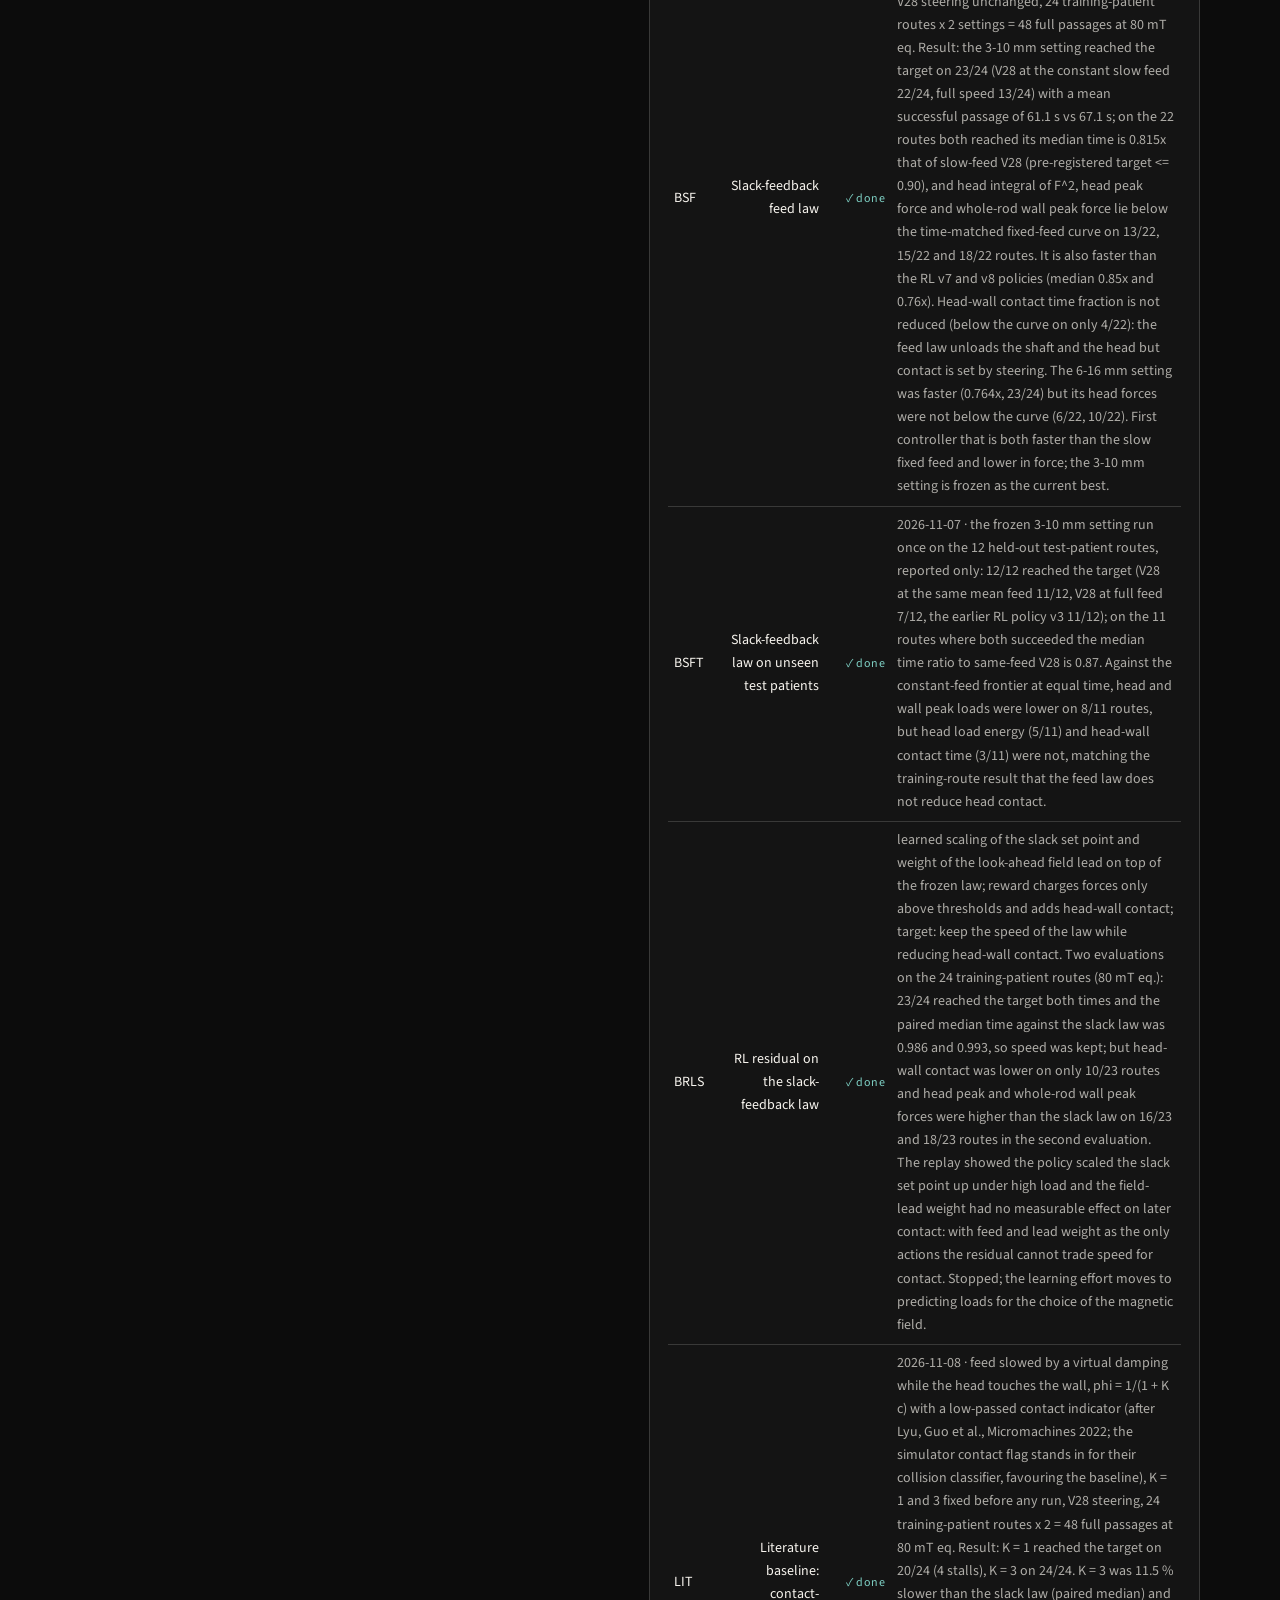
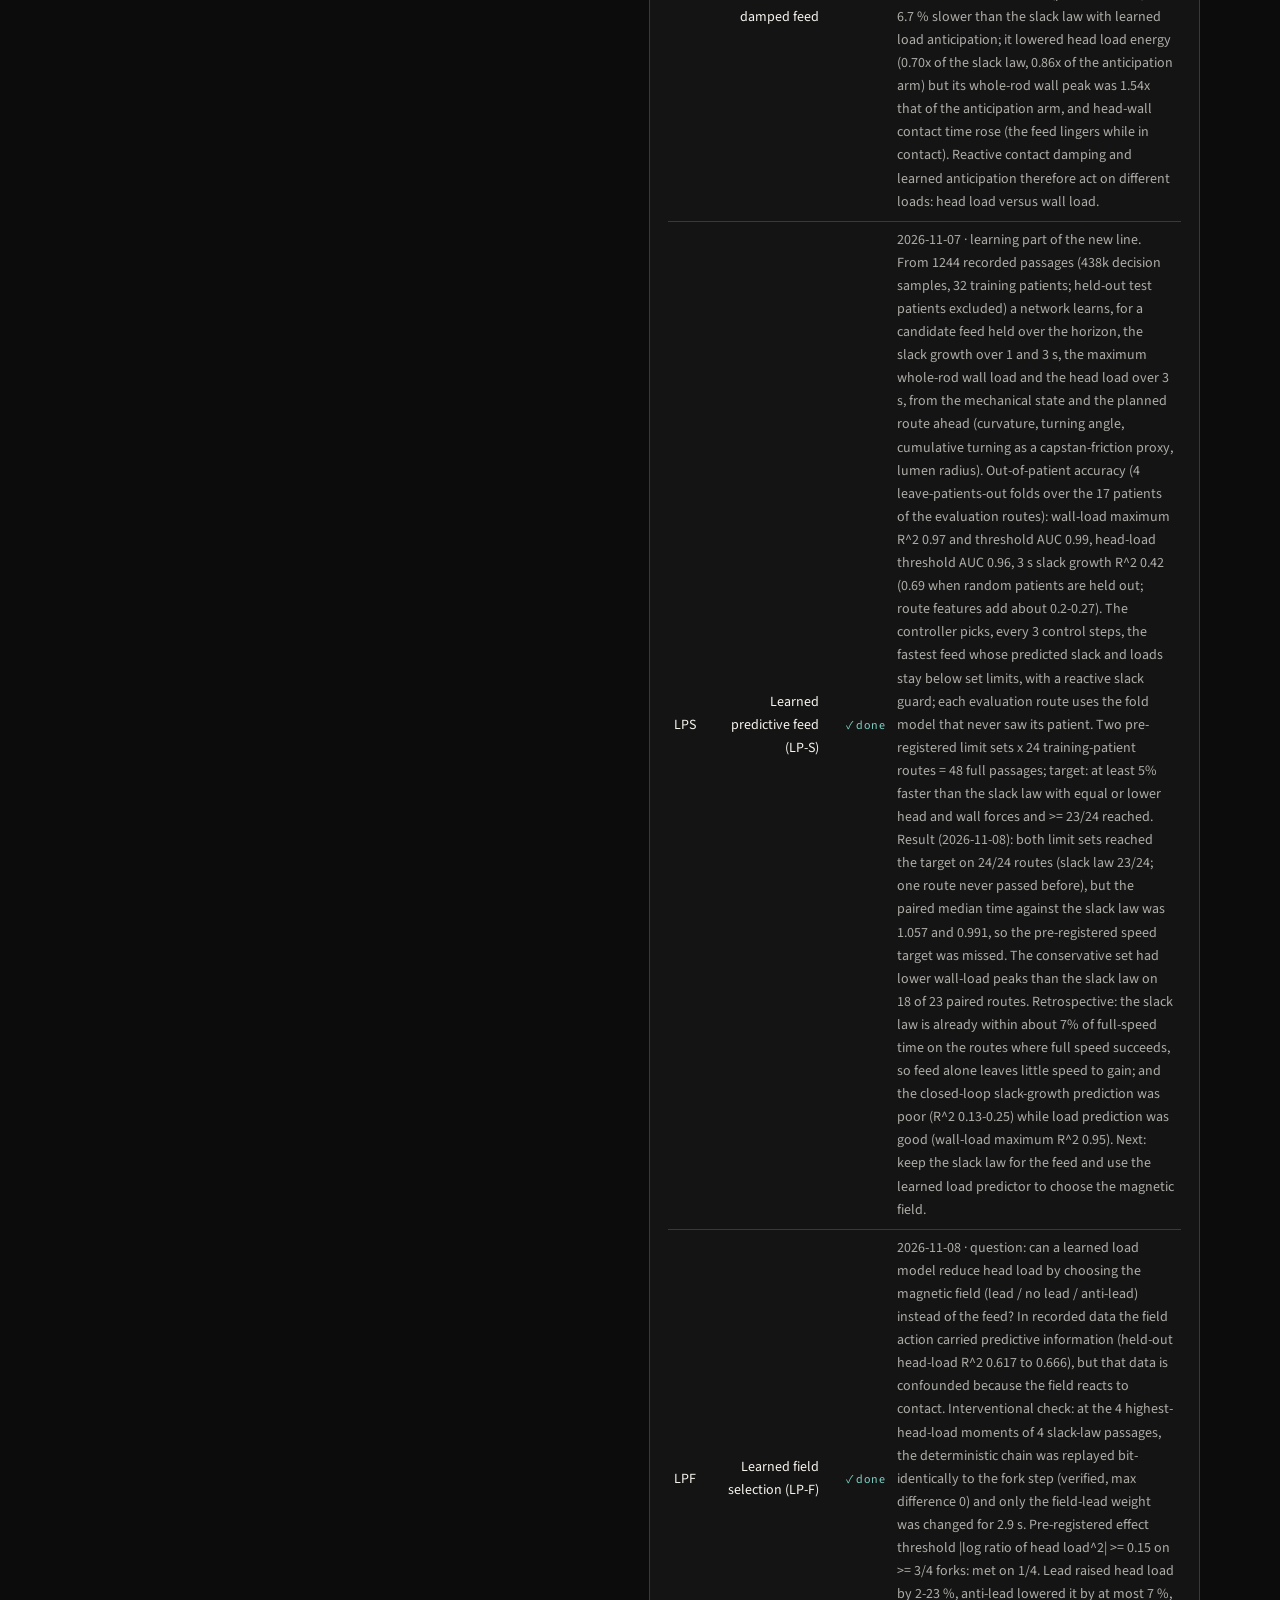
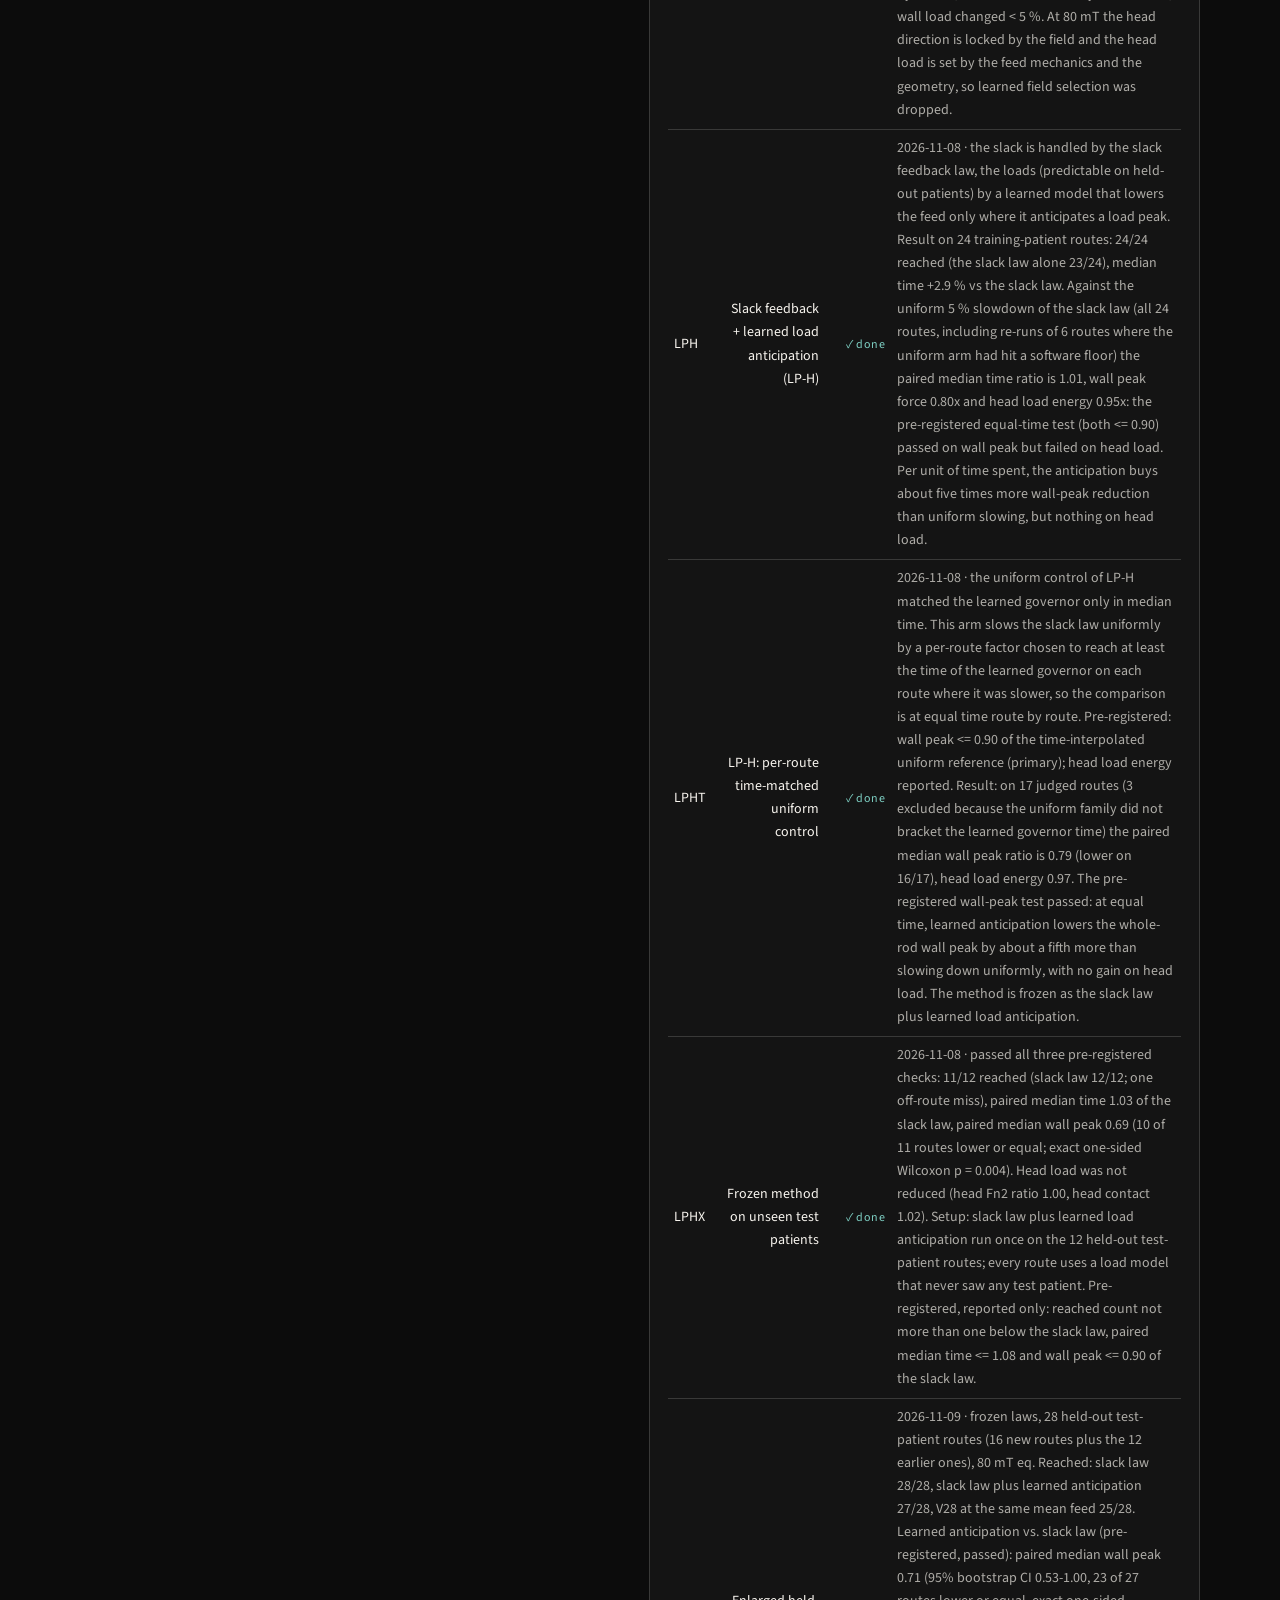
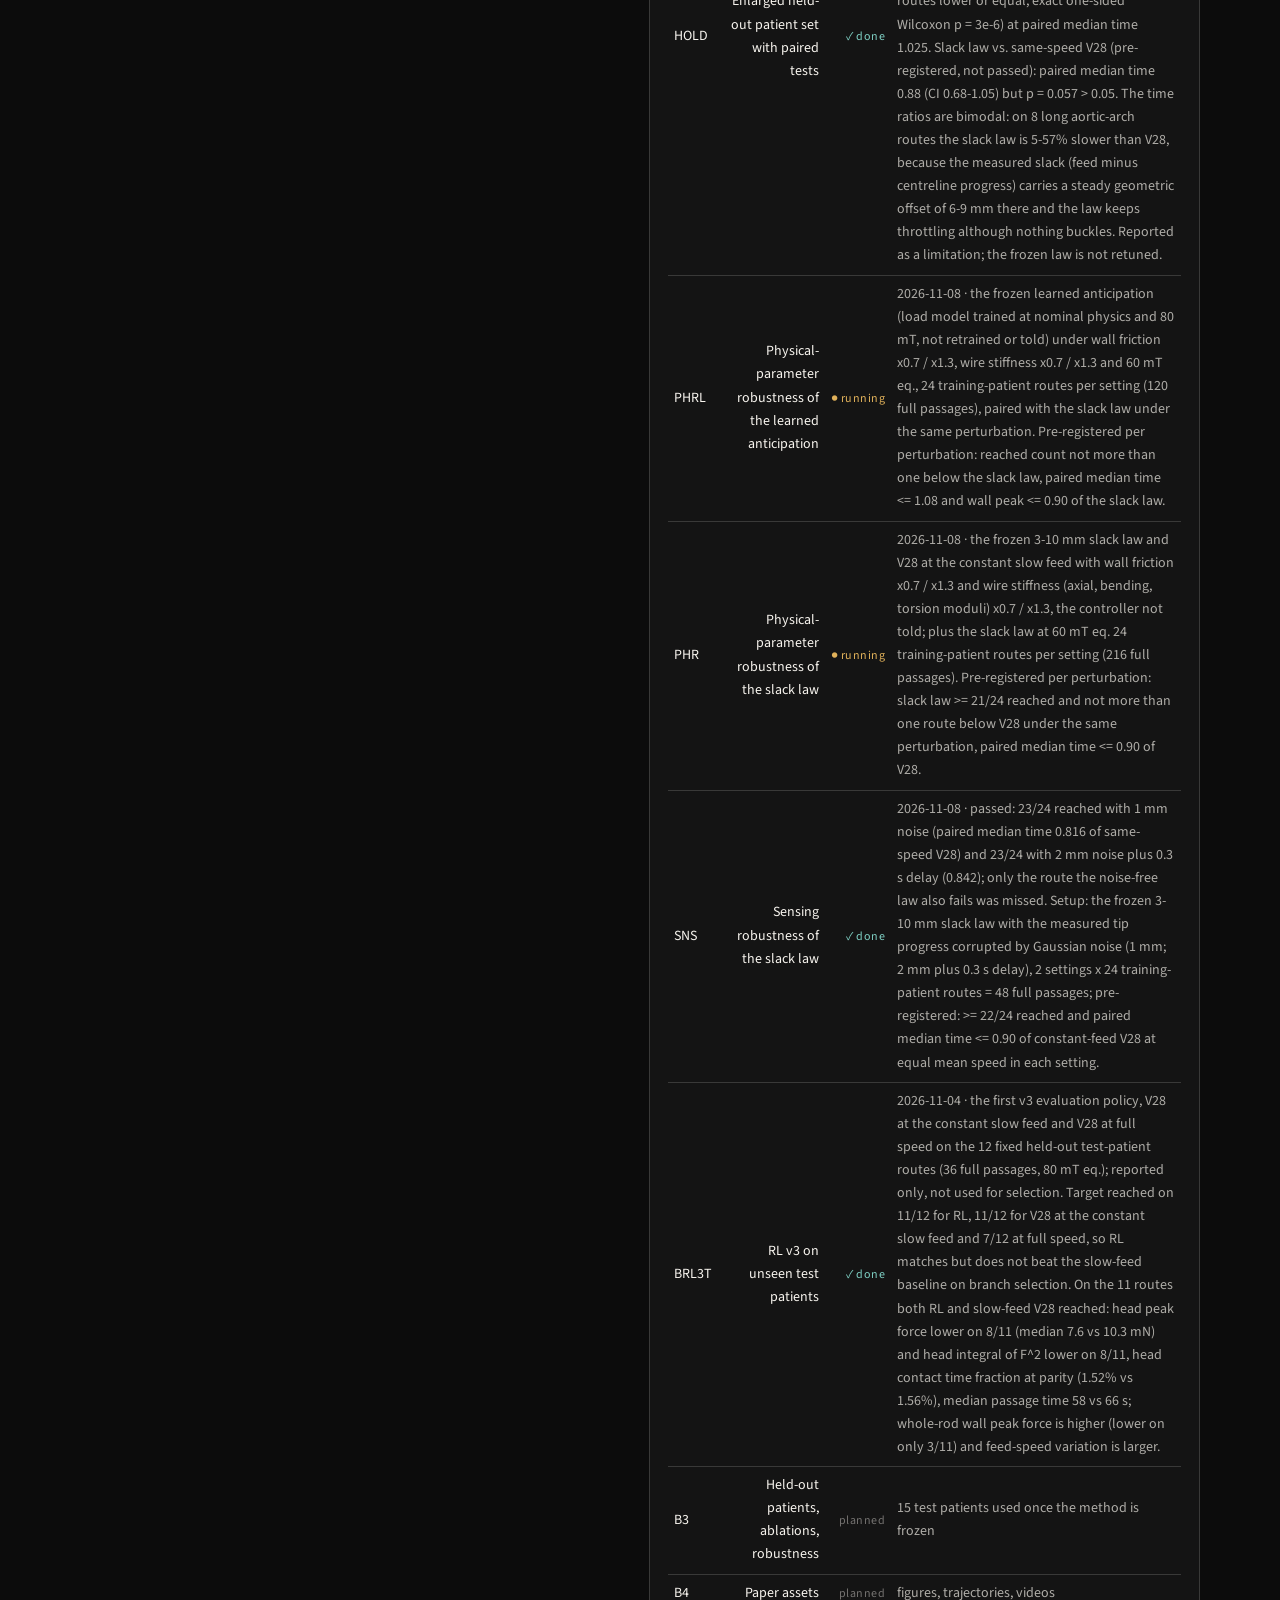
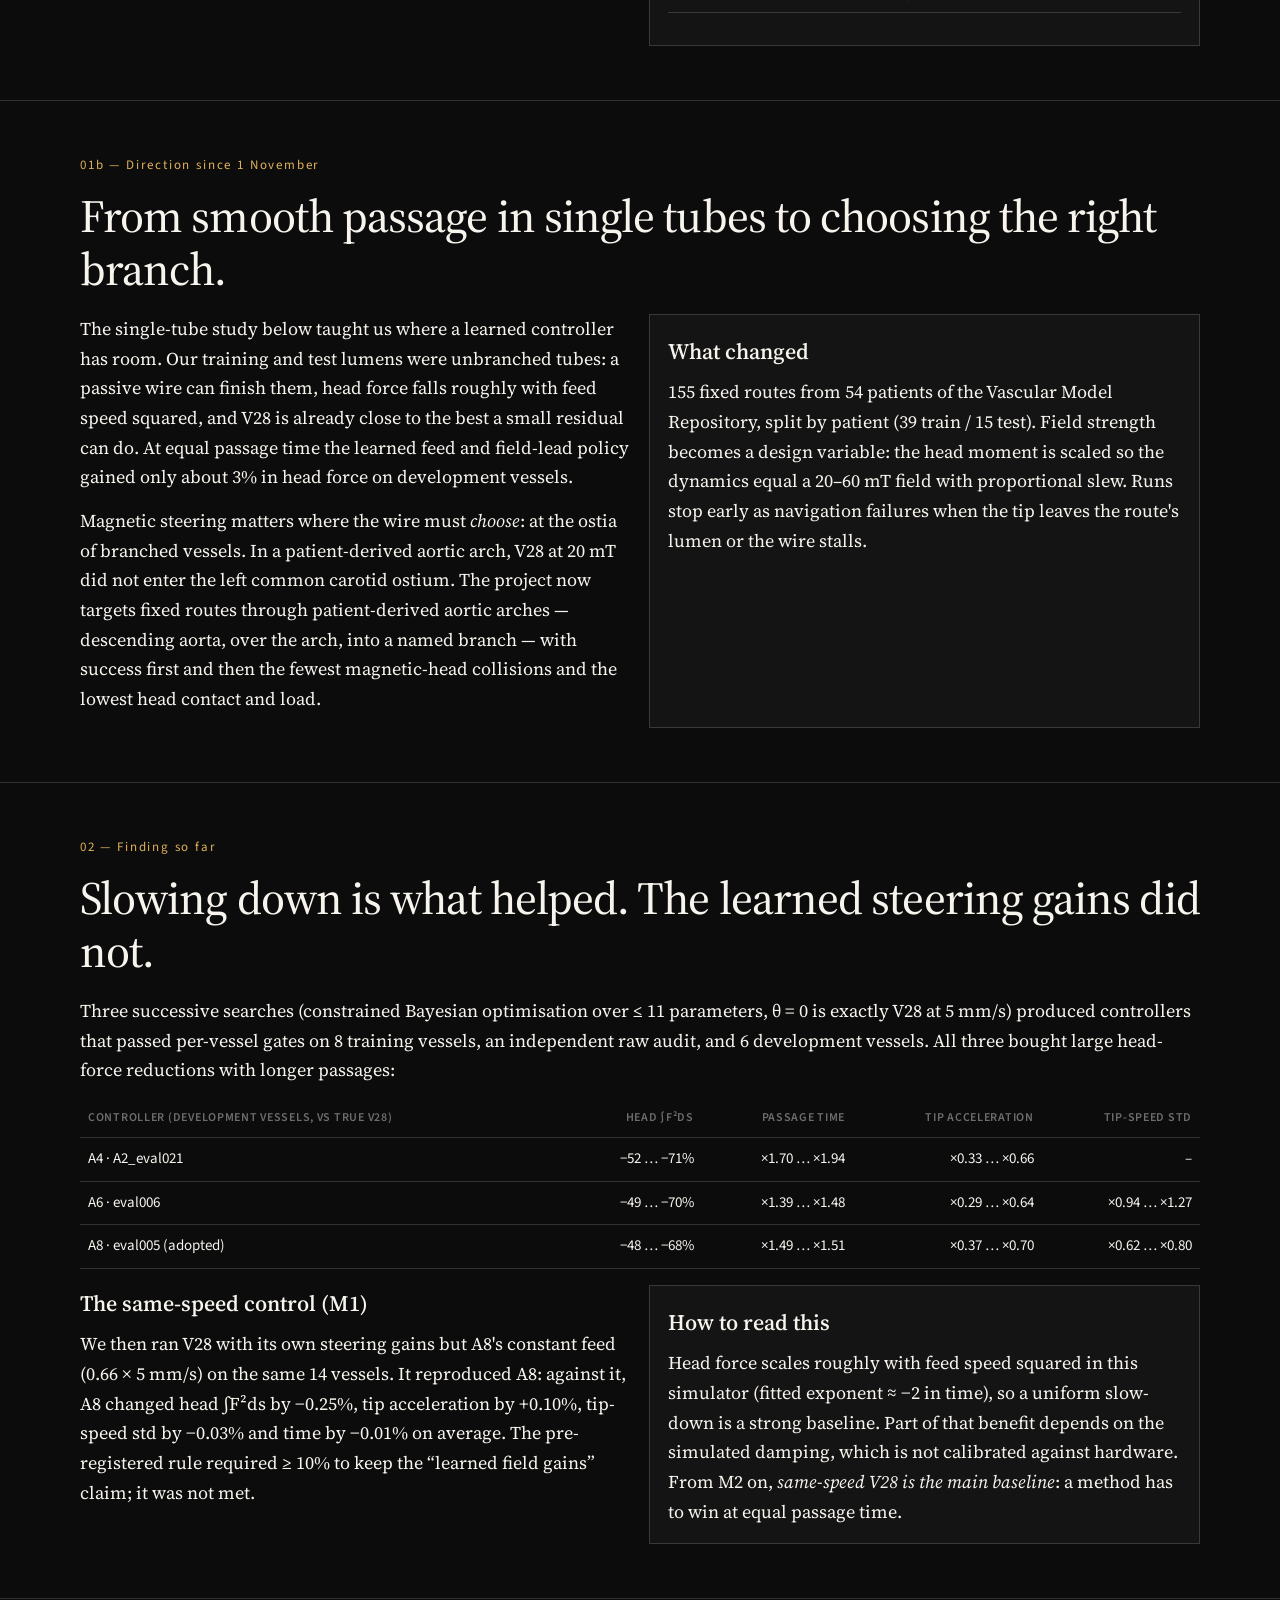
==== commit 190b5a5c: "Sync project page with the latest experiment records Co-Authored-By: Claude Opus 5.5 <noreply@anthro" ====
--- a/index.html
+++ b/index.html
@@ -33,7 +33,7 @@
 
   <main id="top">
     <div class="wrap hero">
-      <p class="kicker">magic-guidewire.github.io · synced from the experiment records · 2026-11-09 11:20 UTC</p>
+      <p class="kicker">magic-guidewire.github.io · synced from the experiment records · 2026-11-09 12:20 UTC</p>
       <h1>MAGIC</h1>
       <p class="expansion">Magnetic Actuation for Guidewire Intelligent Control</p>
       <ul class="status">
@@ -52,7 +52,7 @@
         <div class="grid-2">
           <div>
             <p><strong>Physical-parameter robustness · friction and stiffness +-30 %, 60 mT (slack law and constant-feed V28)</strong> <span class="muted">(b_physrob80_20261108a)</span> — state <em>running</em>, stage <em>–</em>.</p>
-            <p>Full passages in this experiment: <strong>88</strong> finished, <strong>0</strong> failed, <strong>3</strong> running (six run in parallel on CPU). Policy evaluations scored: <strong>0</strong>.</p>
+            <p>Full passages in this experiment: <strong>93</strong> finished, <strong>0</strong> failed, <strong>3</strong> running (six run in parallel on CPU). Policy evaluations scored: <strong>0</strong>.</p>
             <p class="muted">Best design meeting every hard constraint so far: <strong>eval002</strong>. Against same-speed V28 on the 32 training vessels: head ∫F²ds −10.6% (worst vessel −0.8%), tip acceleration −12.2%, mean time +0.22%, tip-speed std +118%.</p>
             <p class="muted">Adopted controller (passed its development gate and an independent raw audit): <strong>lphA_80</strong>. Interrupted runs (machine restarts, app updates) are archived untouched and re-run from scratch; they are never counted.</p>
           </div>
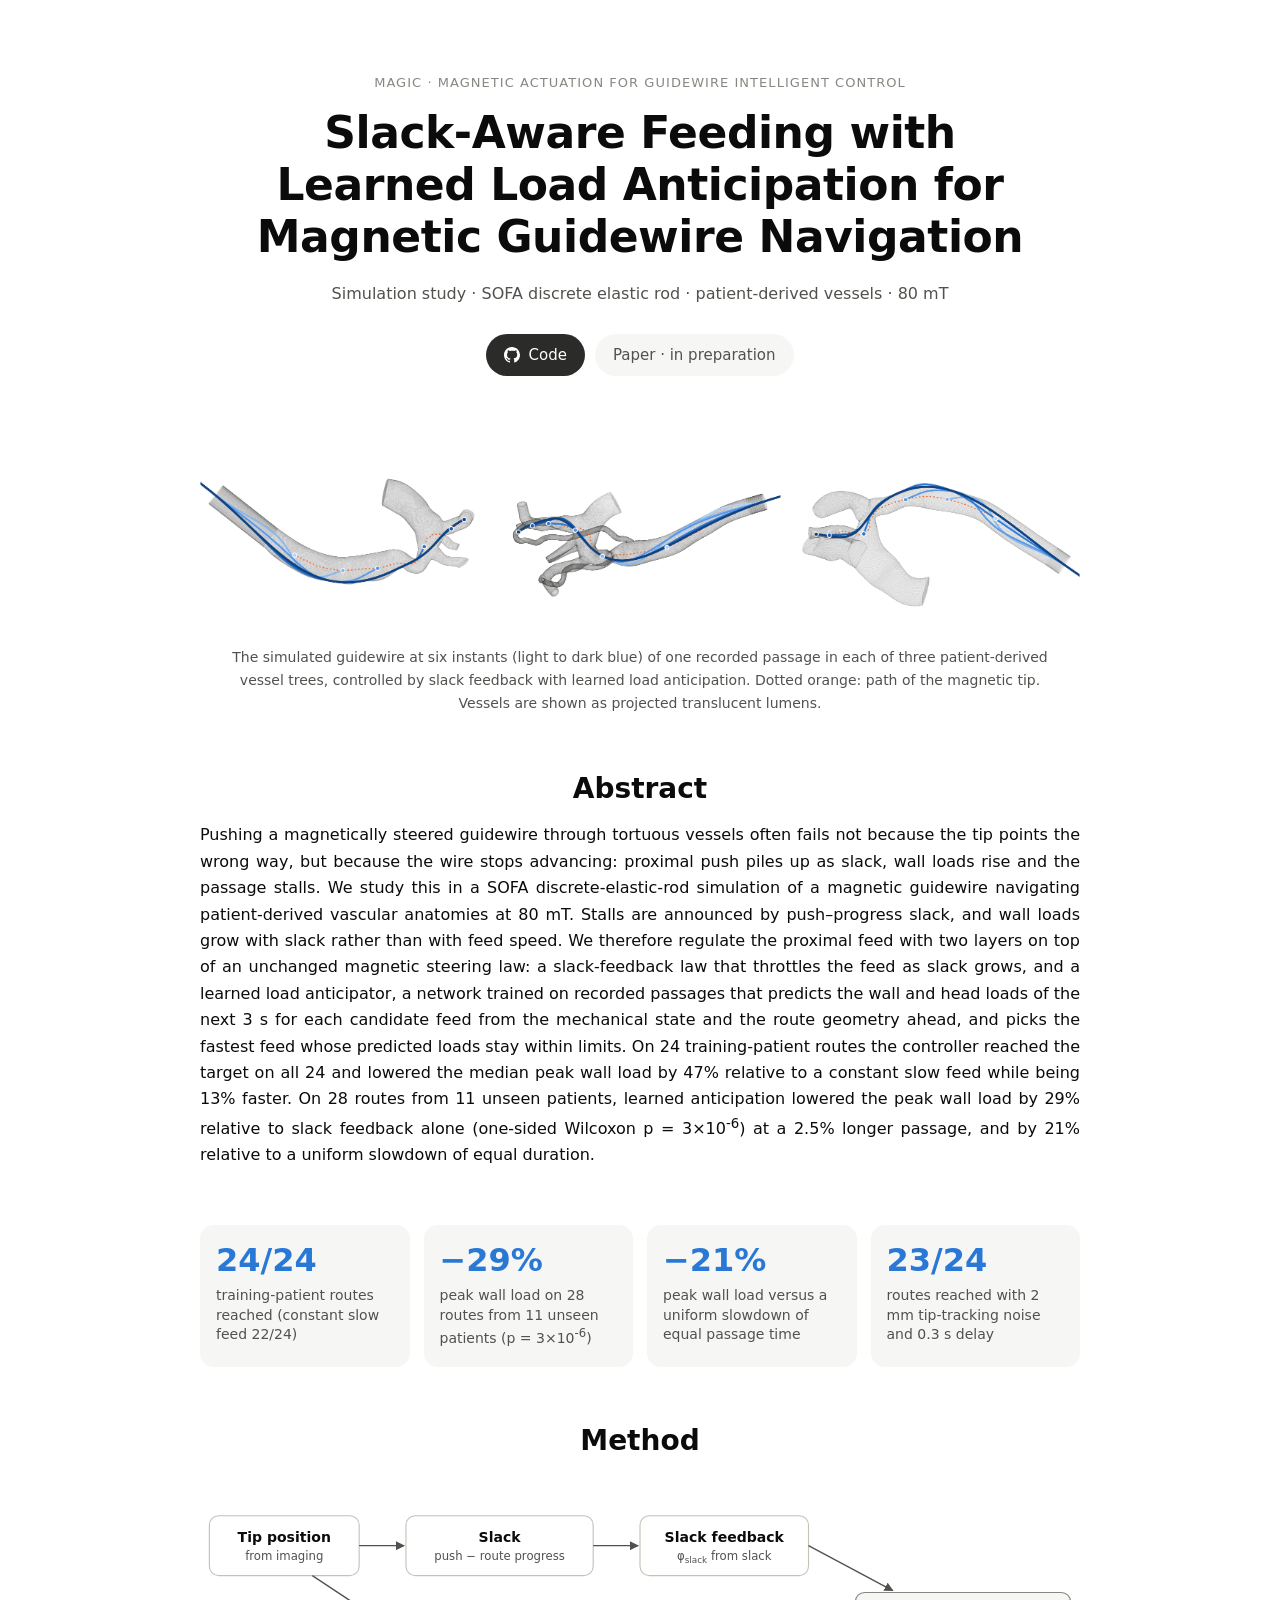
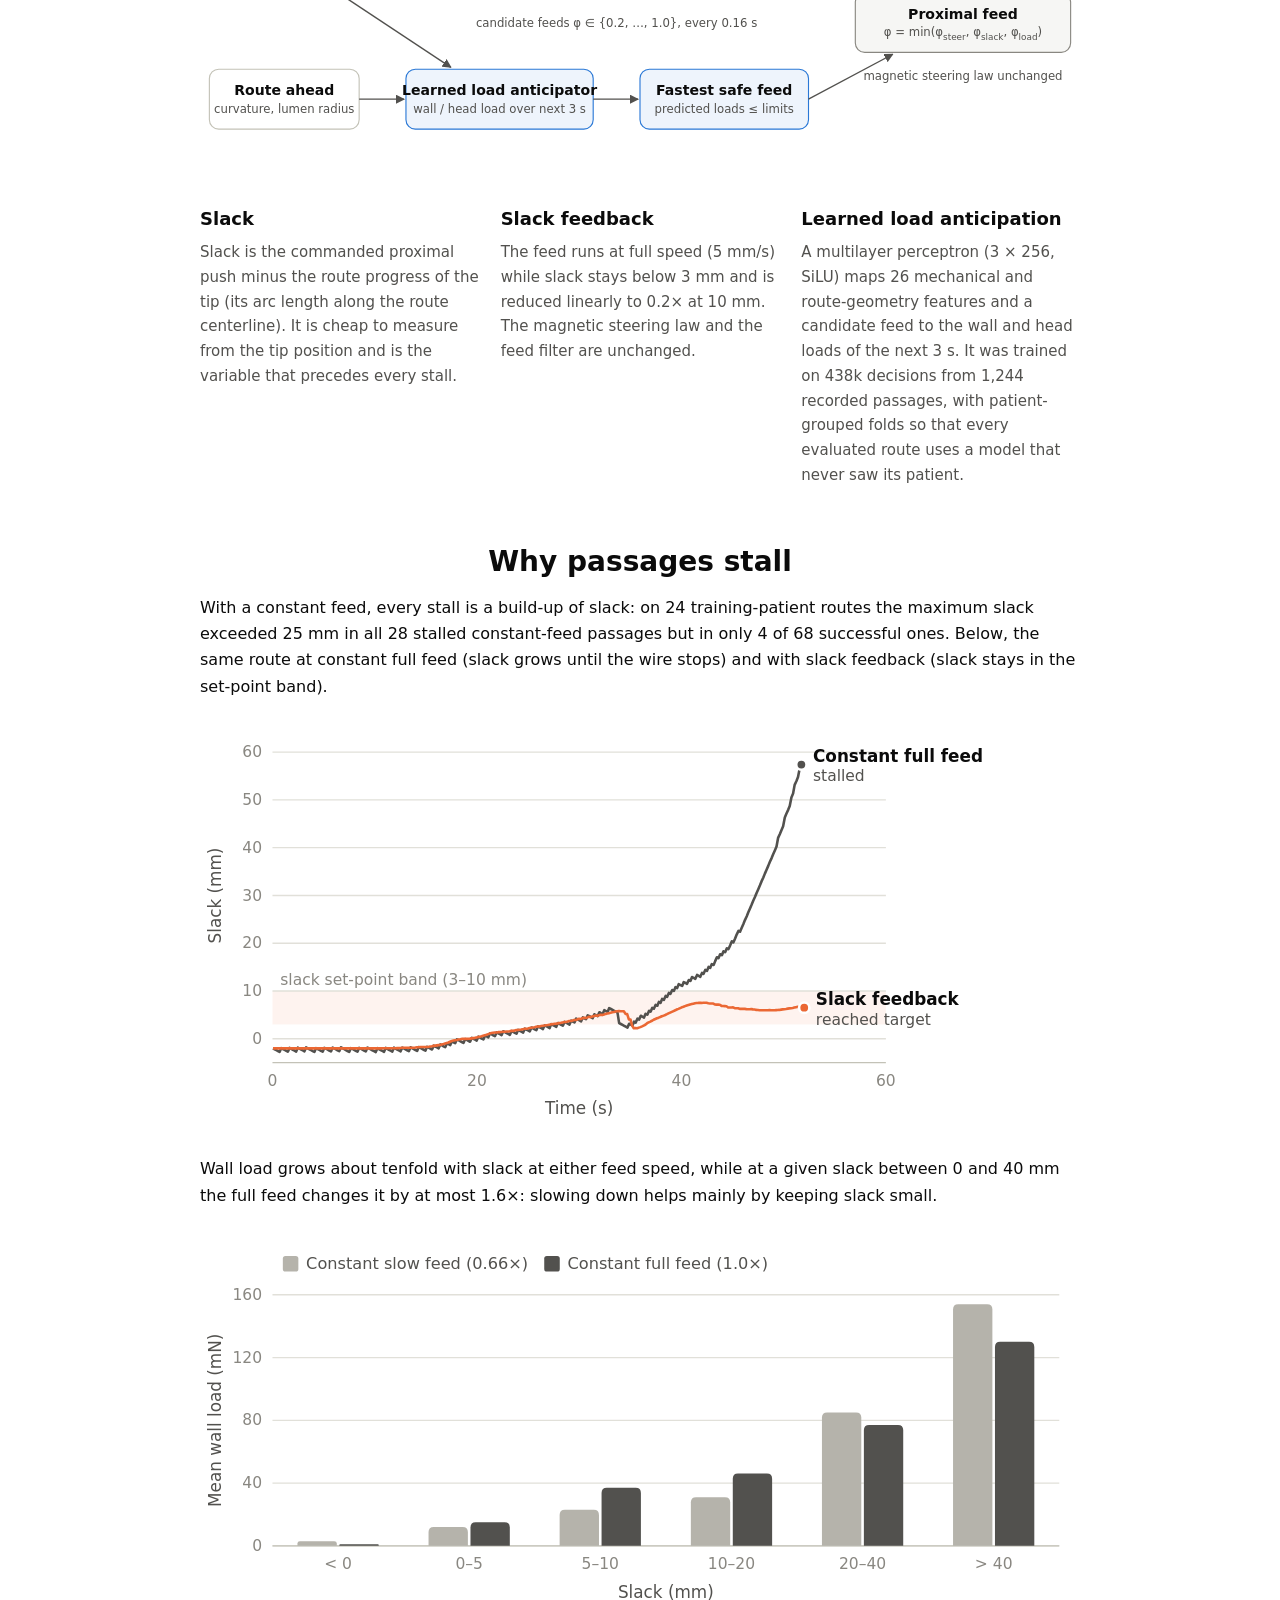
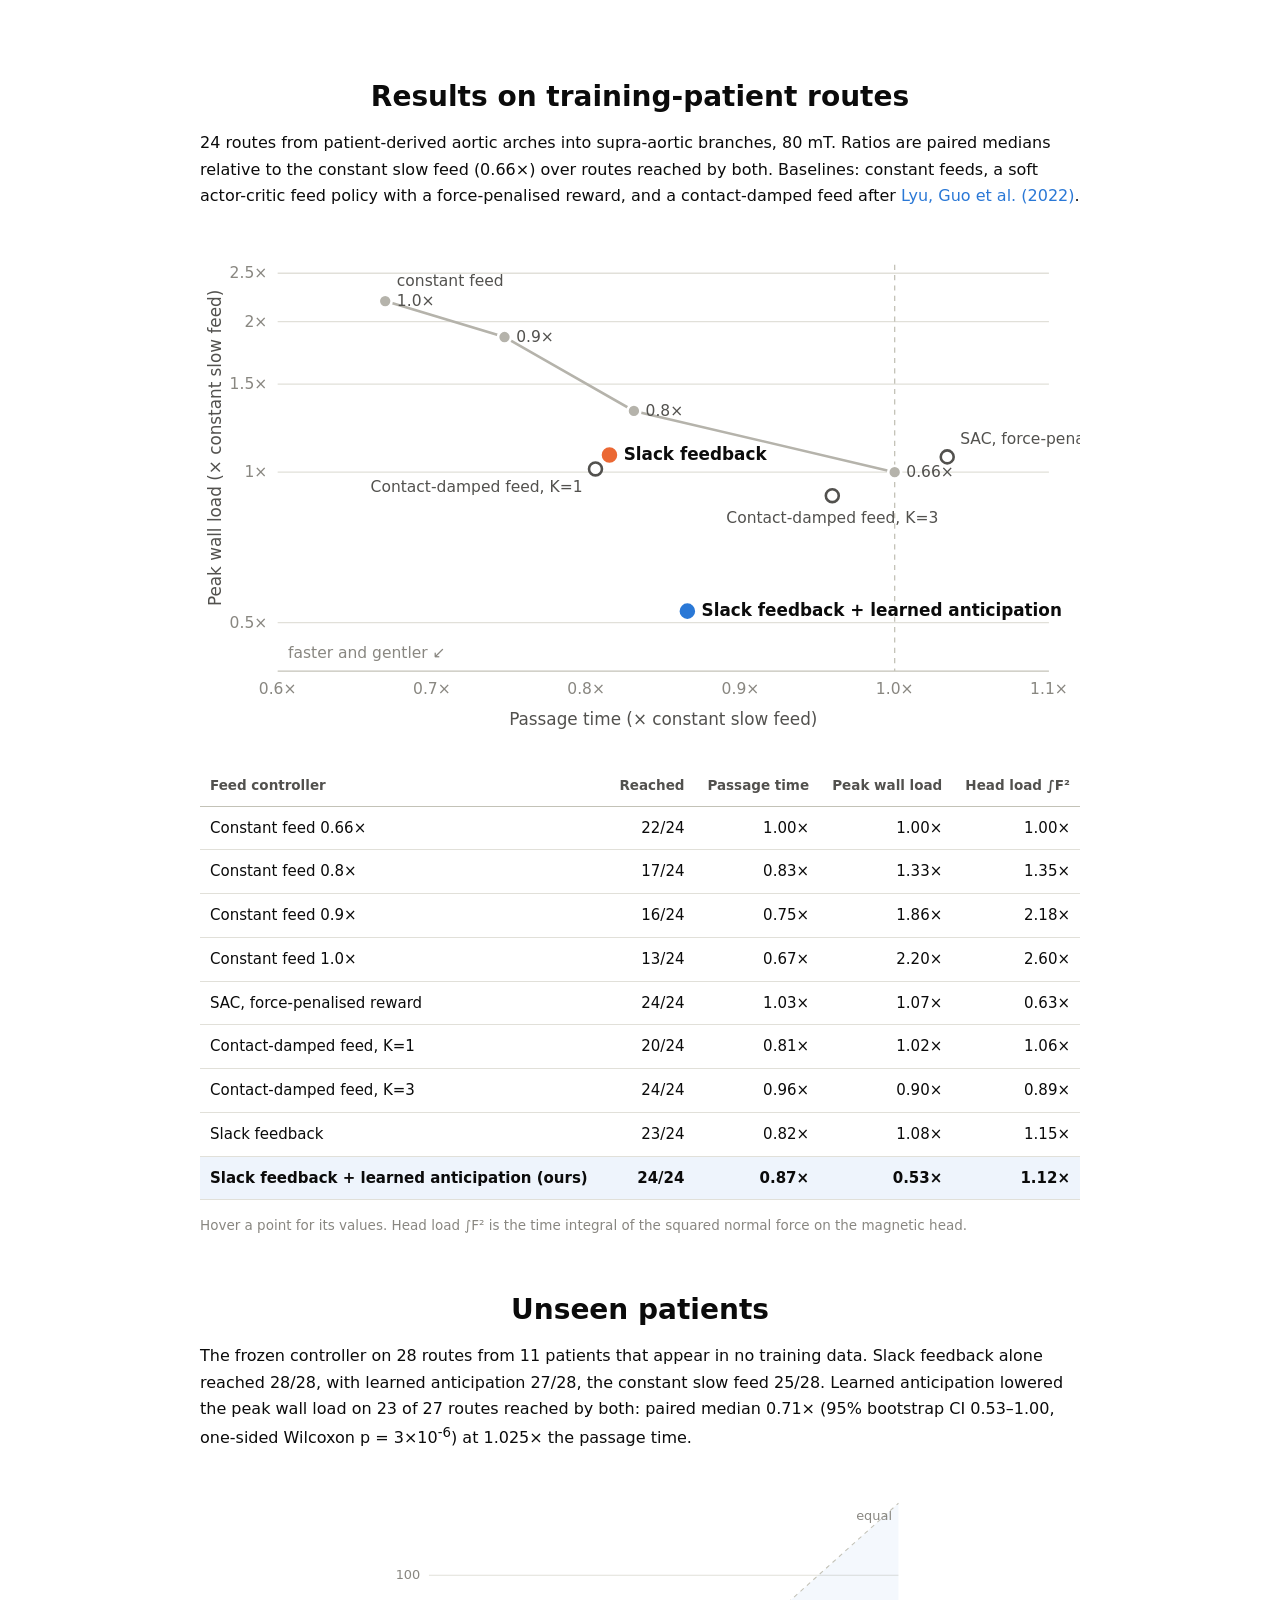
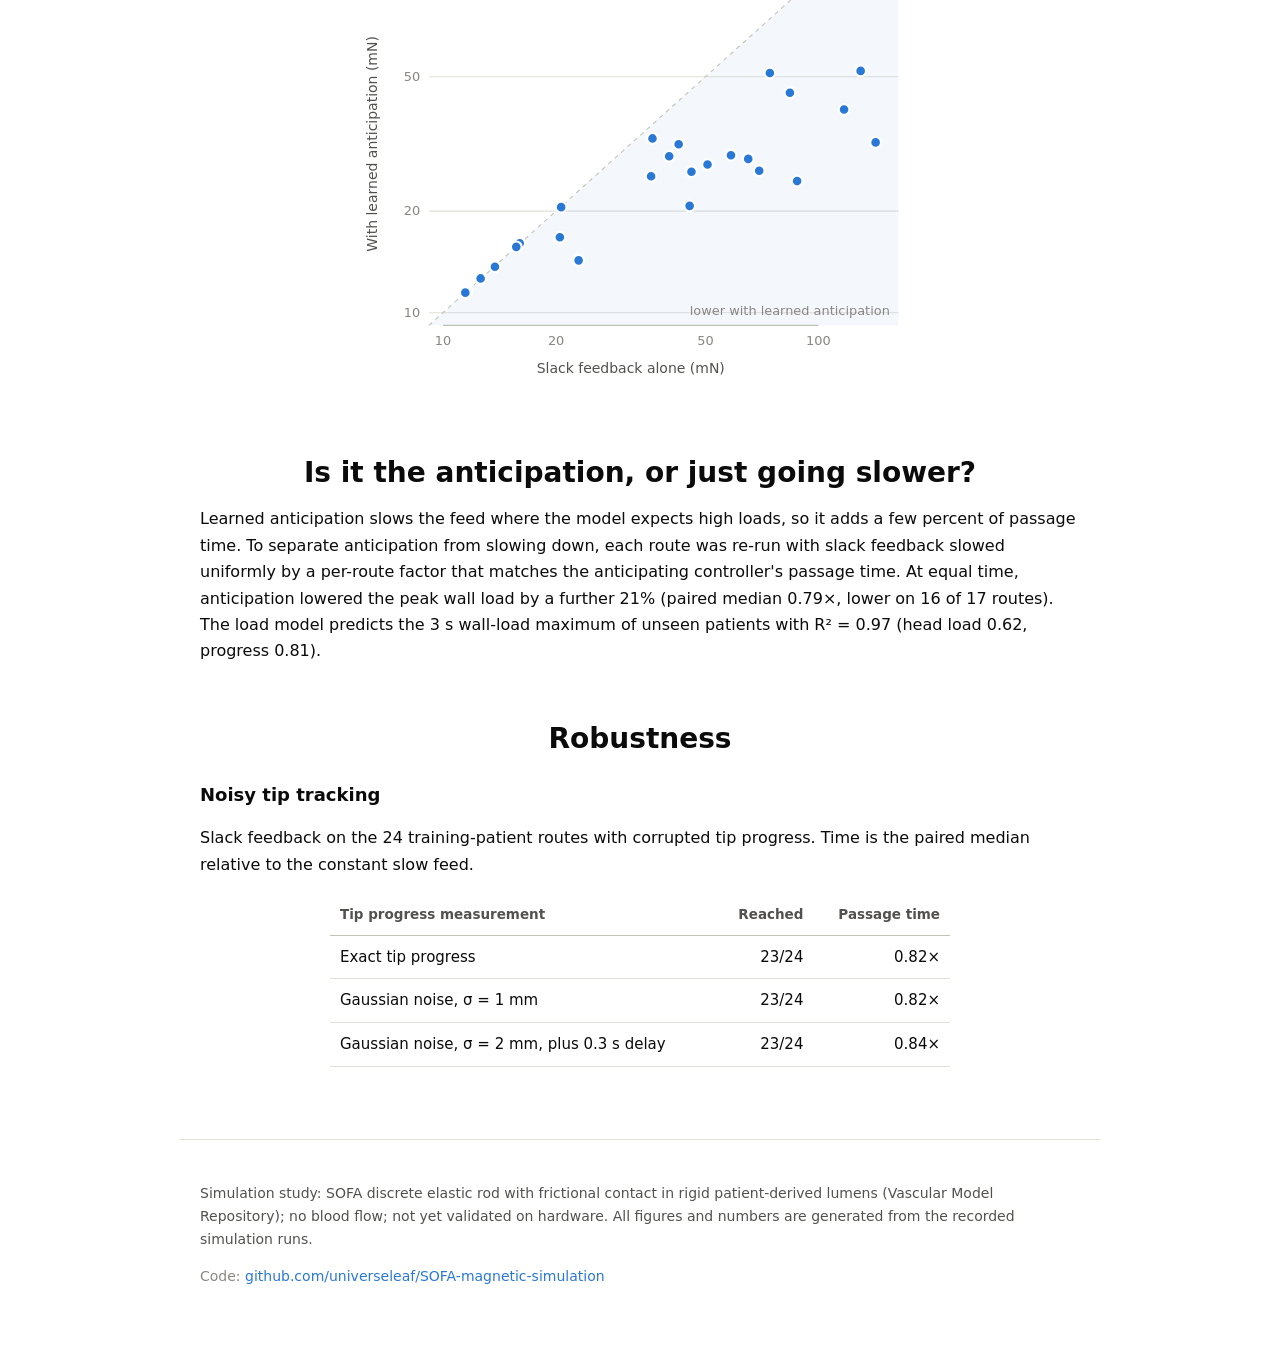
==== commit 0520a87d: "Sync project page with the latest experiment records Co-Authored-By: Claude Opus 5.5 <noreply@anthro" ====
--- a/index.html
+++ b/index.html
@@ -1,345 +1,95 @@
-<!DOCTYPE html>
+<!doctype html>
 <html lang="en">
 <head>
   <meta charset="utf-8">
   <meta name="viewport" content="width=device-width, initial-scale=1">
-  <title>MAGIC — Magnetic Actuation for Guidewire Intelligent Control</title>
-  <meta name="description" content="Simulation study of magnetic guidewire navigation in SOFA: a learned, slow-down-only feed policy on top of a geometric magnetic-steering controller, evaluated on unseen synthetic and patient-derived vessels.">
+  <title>MAGIC — Slack-aware feeding with learned load anticipation for magnetic guidewires</title>
+  <meta name="description" content="Simulation study of magnetic guidewire navigation in patient-derived vessels: slack feedback and learned load anticipation for the proximal feed.">
   <link rel="canonical" href="https://magic-guidewire.github.io/">
-  <meta property="og:title" content="MAGIC — Magnetic Actuation for Guidewire Intelligent Control">
-  <meta property="og:description" content="Current status: the gains so far come from a uniform slow-down (head force −59% on 48 unseen vessels at 1.5× time); learning an equal-time feed schedule is in progress.">
+  <meta property="og:title" content="MAGIC — Slack-aware feeding with learned load anticipation">
   <meta property="og:url" content="https://magic-guidewire.github.io/">
-  <meta property="og:type" content="website">
-  <link rel="preconnect" href="https://fonts.googleapis.com">
-  <link rel="preconnect" href="https://fonts.gstatic.com" crossorigin>
-  <link href="https://fonts.googleapis.com/css2?family=Source+Sans+3:wght@400;600&family=Source+Serif+4:opsz,wght@8..60,400;8..60,560&display=swap" rel="stylesheet">
-  <link rel="stylesheet" href="styles.css?v=5">
-  <link rel="icon" href="data:image/svg+xml,%3Csvg xmlns='http://www.w3.org/2000/svg' viewBox='0 0 32 32'%3E%3Crect fill='%230c0c0c' width='32' height='32'/%3E%3Cpath d='M6 22c6-12 14-12 20 0' fill='none' stroke='%23e0b15a' stroke-width='2'/%3E%3C/svg%3E">
+  <meta property="og:image" content="https://magic-guidewire.github.io/figures/teaser.png">
+  <link rel="stylesheet" href="styles.css">
 </head>
 <body>
-  <header class="nav">
-    <a class="brand" href="#top">MAGIC</a>
-    <ul>
-      <li><a href="#status">Status</a></li>
-      <li><a href="#direction">Direction</a></li>
-      <li><a href="#findings">Findings</a></li>
-      <li><a href="#generalization">Generalization</a></li>
-      <li><a href="#anatomy">Patient-derived</a></li>
-      <li><a href="#current">Current work</a></li>
-      <li><a href="#method">Method</a></li>
-      <li><a href="#limits">Limits</a></li>
-    </ul>
-  </header>
+<header class="hero">
+  <p class="eyebrow">MAGIC · Magnetic Actuation for Guidewire Intelligent Control</p>
+  <h1>Slack-Aware Feeding with Learned Load Anticipation for Magnetic Guidewire Navigation</h1>
+  <p class="meta">Simulation study · SOFA discrete elastic rod · patient-derived vessels · 80 mT</p>
+  <div class="links">
+    <a class="btn" href="https://github.com/universeleaf/SOFA-magnetic-simulation"><svg viewBox="0 0 16 16" aria-hidden="true"><path fill="currentColor" d="M8 0C3.6 0 0 3.6 0 8c0 3.5 2.3 6.5 5.5 7.6.4.1.5-.2.5-.4v-1.4c-2.2.5-2.7-1-2.7-1-.4-.9-.9-1.2-.9-1.2-.7-.5.1-.5.1-.5.8.1 1.2.8 1.2.8.7 1.3 1.9.9 2.4.7.1-.5.3-.9.5-1.1-1.8-.2-3.6-.9-3.6-4 0-.9.3-1.6.8-2.1-.1-.2-.4-1 .1-2.1 0 0 .7-.2 2.2.8.6-.2 1.3-.3 2-.3s1.4.1 2 .3c1.5-1 2.2-.8 2.2-.8.4 1.1.2 1.9.1 2.1.5.6.8 1.3.8 2.1 0 3.1-1.9 3.7-3.6 3.9.3.3.6.8.6 1.5v2.2c0 .2.1.5.6.4C13.7 14.5 16 11.5 16 8c0-4.4-3.6-8-8-8z"/></svg>Code</a>
+    <span class="btn ghost">Paper · in preparation</span>
+  </div>
+</header>
 
-  <main id="top">
-    <div class="wrap hero">
-      <p class="kicker">magic-guidewire.github.io · synced from the experiment records · 2026-11-09 12:20 UTC</p>
-      <h1>MAGIC</h1>
-      <p class="expansion">Magnetic Actuation for Guidewire Intelligent Control</p>
-      <ul class="status">
-        <li><strong>Simulation only</strong> · rigid walls, uncalibrated damping</li>
-        <li>Proximal feed <strong>≤ 5 mm/s</strong> · slow-down only</li>
-        <li>Field <strong>≤ 20 mT</strong> · 0.03 T/s</li>
-        <li>Now: <strong>Physical-parameter robustness · friction and stiffness +-30 %, 60 mT (slack law and constant-feed V28)</strong></li>
-      </ul>
-      <p class="lead">We push a 400 mm magnetic guidewire through complete 3D lumens in SOFA. A fixed geometric steering controller (V28) points the magnetic head with an external field. On top of it we learn a low-dimensional policy that may only <em>slow</em> the proximal feed and retune the steering gains. The aim is a smooth, unobstructed passage: fewer head–wall collisions, lower head contact force and steadier tip motion, in a reasonable time. Numbers on this page come from checked full-passage runs; unless stated they are training or development results, not a held-out test.</p>
+<main>
+  <figure class="teaser">
+    <img src="figures/teaser.png" alt="Simulated magnetic guidewire advancing through three patient-derived vessel trees" width="2400" height="567">
+    <figcaption>The simulated guidewire at six instants (light to dark blue) of one recorded passage in each of three patient-derived vessel trees, controlled by slack feedback with learned load anticipation. Dotted orange: path of the magnetic tip. Vessels are shown as projected translucent lumens.</figcaption>
+  </figure>
+
+  <section>
+    <h2>Abstract</h2>
+    <p class="abstract">Pushing a magnetically steered guidewire through tortuous vessels often fails not because the tip points the wrong way, but because the wire stops advancing: proximal push piles up as slack, wall loads rise and the passage stalls. We study this in a SOFA discrete-elastic-rod simulation of a magnetic guidewire navigating patient-derived vascular anatomies at 80 mT. Stalls are announced by push–progress slack, and wall loads grow with slack rather than with feed speed. We therefore regulate the proximal feed with two layers on top of an unchanged magnetic steering law: a slack-feedback law that throttles the feed as slack grows, and a learned load anticipator, a network trained on recorded passages that predicts the wall and head loads of the next 3 s for each candidate feed from the mechanical state and the route geometry ahead, and picks the fastest feed whose predicted loads stay within limits. On 24 training-patient routes the controller reached the target on all 24 and lowered the median peak wall load by 47% relative to a constant slow feed while being 13% faster. On 28 routes from 11 unseen patients, learned anticipation lowered the peak wall load by 29% relative to slack feedback alone (one-sided Wilcoxon p = 3×10<sup>-6</sup>) at a 2.5% longer passage, and by 21% relative to a uniform slowdown of equal duration.</p>
+  </section>
+
+  <section class="tiles"><div class="tile"><div class="tv">24/24</div><div class="tl">training-patient routes reached (constant slow feed 22/24)</div></div><div class="tile"><div class="tv">−29%</div><div class="tl">peak wall load on 28 routes from 11 unseen patients (p = 3×10<sup>-6</sup>)</div></div><div class="tile"><div class="tv">−21%</div><div class="tl">peak wall load versus a uniform slowdown of equal passage time</div></div><div class="tile"><div class="tv">23/24</div><div class="tl">routes reached with 2 mm tip-tracking noise and 0.3 s delay</div></div></section>
+
+  <section>
+    <h2>Method</h2>
+    <div class="cw"><svg class="chart method" viewBox="0 0 940 300" role="img" aria-label="Controller overview" xmlns="http://www.w3.org/2000/svg"><defs><marker id="ah" viewBox="0 0 10 10" refX="9" refY="5" markerWidth="7" markerHeight="7" orient="auto"><path d="M0,0 L10,5 L0,10 z" fill="#52514e"/></marker></defs><rect x="10" y="36" width="160" height="64" rx="10" class="mbox"/><text x="90.0" y="64.0" text-anchor="middle" class="mt">Tip position</text><text x="90.0" y="83.0" text-anchor="middle" class="ms">from imaging</text><rect x="10" y="200" width="160" height="64" rx="10" class="mbox"/><text x="90.0" y="228.0" text-anchor="middle" class="mt">Route ahead</text><text x="90.0" y="247.0" text-anchor="middle" class="ms">curvature, lumen radius</text><rect x="220" y="36" width="200" height="64" rx="10" class="mbox"/><text x="320.0" y="64.0" text-anchor="middle" class="mt">Slack</text><text x="320.0" y="83.0" text-anchor="middle" class="ms">push − route progress</text><rect x="220" y="200" width="200" height="64" rx="10" class="mbox ours"/><text x="320.0" y="228.0" text-anchor="middle" class="mt">Learned load anticipator</text><text x="320.0" y="247.0" text-anchor="middle" class="ms">wall / head load over next 3 s</text><rect x="470" y="36" width="180" height="64" rx="10" class="mbox"/><text x="560.0" y="64.0" text-anchor="middle" class="mt">Slack feedback</text><text x="560.0" y="83.0" text-anchor="middle" class="ms">φ<tspan class="sb" dy="4">slack</tspan><tspan dy="-4">​</tspan> from slack</text><rect x="470" y="200" width="180" height="64" rx="10" class="mbox ours"/><text x="560.0" y="228.0" text-anchor="middle" class="mt">Fastest safe feed</text><text x="560.0" y="247.0" text-anchor="middle" class="ms">predicted loads ≤ limits</text><rect x="700" y="118" width="230" height="64" rx="10" class="mbox out"/><text x="815.0" y="146.0" text-anchor="middle" class="mt">Proximal feed</text><text x="815.0" y="165.0" text-anchor="middle" class="ms">φ = min(φ<tspan class="sb" dy="4">steer</tspan><tspan dy="-4">​</tspan>, φ<tspan class="sb" dy="4">slack</tspan><tspan dy="-4">​</tspan>, φ<tspan class="sb" dy="4">load</tspan><tspan dy="-4">​</tspan>)</text><line x1="170" y1="68" x2="218" y2="68" class="arr" marker-end="url(#ah)"/><line x1="170" y1="232" x2="218" y2="232" class="arr" marker-end="url(#ah)"/><line x1="120" y1="100" x2="268" y2="198" class="arr" marker-end="url(#ah)"/><line x1="420" y1="68" x2="468" y2="68" class="arr" marker-end="url(#ah)"/><line x1="420" y1="232" x2="468" y2="232" class="arr" marker-end="url(#ah)"/><line x1="650" y1="68" x2="740" y2="116" class="arr" marker-end="url(#ah)"/><line x1="650" y1="232" x2="740" y2="184" class="arr" marker-end="url(#ah)"/><text x="445" y="155" text-anchor="middle" class="ms">candidate feeds φ ∈ {0.2, …, 1.0}, every 0.16 s</text><text x="815" y="212" text-anchor="middle" class="ms">magnetic steering law unchanged</text></svg></div>
+    <div class="cols">
+      <div><h3>Slack</h3><p>Slack is the commanded proximal push minus the route progress of the tip (its arc length along the route centerline). It is cheap to measure from the tip position and is the variable that precedes every stall.</p></div>
+      <div><h3>Slack feedback</h3><p>The feed runs at full speed (5 mm/s) while slack stays below 3 mm and is reduced linearly to 0.2× at 10 mm. The magnetic steering law and the feed filter are unchanged.</p></div>
+      <div><h3>Learned load anticipation</h3><p>A multilayer perceptron (3 × 256, SiLU) maps 26 mechanical and route-geometry features and a candidate feed to the wall and head loads of the next 3 s. It was trained on 438k decisions from 1,244 recorded passages, with patient-grouped folds so that every evaluated route uses a model that never saw its patient.</p></div>
     </div>
+  </section>
 
-    <section id="status">
-      <div class="wrap">
-        <p class="section-index">01 — Live status</p>
-        <h2>What is running now.</h2>
-        <div class="grid-2">
-          <div>
-            <p><strong>Physical-parameter robustness · friction and stiffness +-30 %, 60 mT (slack law and constant-feed V28)</strong> <span class="muted">(b_physrob80_20261108a)</span> — state <em>running</em>, stage <em>–</em>.</p>
-            <p>Full passages in this experiment: <strong>93</strong> finished, <strong>0</strong> failed, <strong>3</strong> running (six run in parallel on CPU). Policy evaluations scored: <strong>0</strong>.</p>
-            <p class="muted">Best design meeting every hard constraint so far: <strong>eval002</strong>. Against same-speed V28 on the 32 training vessels: head ∫F²ds −10.6% (worst vessel −0.8%), tip acceleration −12.2%, mean time +0.22%, tip-speed std +118%.</p>
-            <p class="muted">Adopted controller (passed its development gate and an independent raw audit): <strong>lphA_80</strong>. Interrupted runs (machine restarts, app updates) are archived untouched and re-run from scratch; they are never counted.</p>
-          </div>
-          <div class="callout">
-            <h3>Roadmap</h3>
-            <table class="roadmap"><tbody><tr><td>M1</td><td>Same-speed control</td><td><span class="state done">✓ done</span></td><td class="left">2026-10-28 · learned gains add no measurable benefit at equal feed</td></tr><tr><td>M2</td><td>Generalization: 48 unseen synthetic + 13 patient-derived routes</td><td><span class="state done">✓ done</span></td><td class="left">2026-10-28 · slow-down gain holds on 48/48 synthetic vessels</td></tr><tr><td>M3</td><td>Equal-time feed and field-lead learning on single tubes</td><td><span class="state done">✓ done</span></td><td class="left">2026-11-01 · equal-time gain small on development vessels (−2.9% head ∫F²ds); stopped for the pivot</td></tr><tr><td>B0</td><td>Patient-derived aortic-arch cohort</td><td><span class="state done">✓ done</span></td><td class="left">2026-11-01 · 155 fixed routes from 54 patients (VMR), split by patient</td></tr><tr><td>B1</td><td>Branch-selection survey</td><td><span class="state done">✓ done</span></td><td class="left">12 training routes, full passages: slowed feed + look-ahead field lead (40 mT eq.) reached the target in 7/12; V28 at 40 and 60 mT eq. 4/12 each; V28 at 20 mT 0/12 (6 entered a wrong vessel). All successful runs had zero significant collisions. Long right-carotid routes stalled at the branch ostium under every condition</td></tr><tr><td>B2</td><td>Learn branch entry</td><td><span class="state done">✓ done</span></td><td class="left">equivalent field (25-80 mT) and look-ahead field lead learned by Bayesian optimization on 24 training-patient routes. Best prior point (60 mT eq.) reached the target on 19/24 with zero significant collisions; the six evaluated settings failed on the same 5 routes. Correction: 4 of these 5 stopped at a convenience push cap of route length + 20 mm (tip at 95-97% of the route), not at the end of the wire; stopped and re-run as B2b</td></tr><tr><td>B2b</td><td>Branch entry with corrected push cap</td><td><span class="state done">✓ done</span></td><td class="left">2026-11-02 · push cap raised to route length + 120 mm (wire exhaustion decided by the simulator); unaffected B2 passages reused (bitwise-identical trajectories checked), capped ones re-run. All six settings now reach the target on 21/24 training routes (remaining 3 stall near the end of the route); best setting (64 mT eq.) reached the target on 11/12 routes from unseen test patients with zero significant collisions. Search paused for controls</td></tr><tr><td>BC</td><td>Branch-selection controls</td><td><span class="state done">✓ done</span></td><td class="left">2026-11-02 · same 24 training routes at 60 mT eq.: V28 with a constant slowed feed (0.66 x 5 mm/s) reached the target on 22/24, the slowed feed + field lead policy 21/24, field lead at full speed 12/24 (2 entered a wrong vessel), V28 at full speed 11/24 (all failures stalled). Successful full-speed passages took 41.6 s on average, slowed ones 66.2 s (x1.48 on the same routes). Branch entry came from slowing down, not from the field lead; same-speed V28 is the main baseline</td></tr><tr><td>BC80</td><td>Fixed-policy baselines at 80 mT eq.</td><td><span class="state done">✓ done</span></td><td class="left">2026-11-02 · same four fixed policies at a clinical-scale 80 mT equivalent field on the 24 training routes: V28 with a constant slowed feed reached the target on 22/24 (65.7 s mean), slowed feed + field lead 21/24 (63.5 s), V28 at full speed 13/24 (41.8 s; 1 wrong vessel, 1 wire penetration), field lead at full speed 12/24 (43.0 s). Same pattern as at 60 mT: branch entry comes from slowing down</td></tr><tr><td>BRL</td><td>Learned feed speed and field lead (RL)</td><td><span class="state done">✓ done</span></td><td class="left">soft actor-critic chooses the feed speed (slow-down only, &lt;= 5 mm/s) and the weight of the look-ahead field lead every 0.16 s, inside the unchanged field-rotation bounds; trained on 85 training-patient routes; goal: enter the branch at close to full speed with less head contact and load than the fixed policies. With the learned outputs at their neutral values the simulation is bit-identical to V28. First deterministic evaluation (after 64 training passages, 24 training routes): 23/24 reached the target vs 22/24 for same-speed V28 and 13/24 for full-speed V28; mean successful passage 63.0 s vs 65.7 s and 41.8 s. Head force about equal to same-speed V28 and lower than full speed on every common route. So far only 8% faster than the slow baseline. Second evaluation (after 128 training passages, 24 routes): 21/24 vs 22/24 for same-speed V28 and 13/24 for full-speed V28; mean successful passage 59.0 s vs 65.7 s and 41.8 s. On the 20 routes both completed: median 55.3 s vs 64.1 s (faster on 19/20) and lower tip acceleration on 17/20, but more head-wall contact (lower on only 2/20; median 2.7% vs 1.6% of the time) and lower head peak force on only 9/20; it stalled on two routes that same-speed V28 passes and passed one it does not. The reward was buying speed with wall contact, so this version was stopped</td></tr><tr><td>BRL2</td><td>RL v2: contact- and load-weighted reward</td><td><span class="state done">✓ done</span></td><td class="left">same actions, observations and physics as the first RL version; the reward now also charges head-wall contact time and doubles the head-load term, and doubles the penalties for stalling and for leaving the route (so a quick wrong turn is never cheaper than a contact-heavy correct passage). Warm-started from the first version, whose recorded passages were re-scored exactly under the new reward from their per-step logs; evaluated every 48 training passages on the same 24 routes Result: 23/24 and 22/24 correct passages at the two evaluations (constant slow feed 22/24); against the slow feed it was about 4% faster with lower head peak force on 12 of 21 routes, but the head stayed in wall contact for a larger fraction of the time (2.1% vs 1.6%, lower on only 5 of 21). The contact charge was about a quarter of the time charge per passage, too small to matter; closed.</td></tr><tr><td>BRL3</td><td>RL v3: fourfold head-contact charge</td><td><span class="state done">✓ done</span></td><td class="left">identical to v2 except that the per-step head-contact charge is raised from 1 to 4, which puts it on the same scale as the time charge. Warm-started from v2; all 333 recorded passages were re-scored exactly from their per-step logs. First evaluation (actor frozen after 48 training passages, 24 training-patient routes, 80 mT eq.): target reached on 23/24 vs 22/24 for V28 at the constant slow feed and 13/24 at full speed. On the 22 routes both reached: head integral of F^2 lower on 15/22 and head peak force lower on 12/22, head-wall contact time fraction at parity (median 1.60% vs 1.56%, lower on 12/22), passage time 66.5 vs 64.3 s (median); wall peak force is higher (lower on 7/22). Second evaluation (after 96 training passages): 22/24, equal to slow-feed V28 and one fewer than the first; head integral of F^2 lower on 16/22, but head contact time fraction slightly higher (1.67% vs 1.56%), wall peak force lower on only 8/22 and feed-speed variation larger on all 22. v3 was stopped; the first evaluation policy remains the best branch-selection policy.</td></tr><tr><td>BRL4</td><td>RL v4: whole-rod wall-load and action-rate charges</td><td><span class="state done">✓ done</span></td><td class="left">v3 reward plus a clipped per-step charge on the whole-rod wall normal load (SOFA constraint impulses), head-contact charge raised from 4 to 6 and action-rate charge from 0.1 to 0.3; action, observation, physics and evaluation routes unchanged. Warm-started from v3; all 498 recorded passages were re-scored exactly. Target: keep 22/24 or better while bringing contact, wall peak force and feed-speed variation to or below slow-feed V28. Stopped on 2026-11-04 after 6 training passages, before its first evaluation, to fold its reward into v5.</td></tr><tr><td>BSC</td><td>Fixed-policy speed curve</td><td><span class="state done">✓ done</span></td><td class="left">2026-11-04 · V28 at constant feed 0.8x and 0.9x of 5 mm/s on the 24 training-patient routes and the 12 held-out test-patient routes (72 full passages, 80 mT eq.), joining the existing 0.66x and 1.0x points: success, time, contact and force as a function of a fixed feed speed. A learned policy is only better if it lies above this curve, i.e. faster than the fixed speed with the same success, or more successful at the same speed. Baseline only, not used for selection. Result: on the 24 training-patient routes the target was reached on 22/24 at 0.66x (65.7 s mean successful passage), 17/24 at 0.8x (53.1 s), 16/24 at 0.9x (48.2 s) and 13/24 at 1.0x (41.8 s); almost all failures are stalls. On the 12 test-patient routes: 11/12, 9/12, 6/12 and 7/12 (0.9x and 1.0x differ by one route). A faster fixed feed costs branch-selection success.</td></tr><tr><td>BRL5</td><td>RL v5: stronger time incentive</td><td><span class="state done">✓ done</span></td><td class="left">v4 reward with the route-progress (speed) reward doubled; everything else unchanged. Warm-started from v4; every recorded passage re-scored exactly from its stored observations. First evaluation (actor frozen after 48 training passages, 24 training-patient routes, 80 mT eq.): target reached on 23/24 vs 22/24 for V28 at the constant slow feed and 13/24 at full speed. On the 22 routes both reached: head-wall contact time fraction lower on 14/22 (median 1.30% vs 1.56%), head integral of F^2 lower on 17/22, head peak force lower on 12/22, whole-rod wall peak force lower on 9/22. But the mean passage time of successful runs is 74.2 s vs 65.7 s for slow-feed V28 (57.2 s at 0.8x), so the speed target was missed. The replay shows the policy crawls (feed below 0.5x on about two thirds of the decisions) inside the branch on the hardest routes; since the progress reward sums to the route length on every successful passage, doubling it acts only through discounting and did not speed the policy up. Stopped after this evaluation.</td></tr><tr><td>BRL6</td><td>RL v6: doubled time charge</td><td><span class="state done">✓ done</span></td><td class="left">v5 reward with the per-decision time charge doubled (0.25 to 0.5) and the stall penalty raised from 30 to 45 so that stalling early stays more expensive than continuing; everything else unchanged. Warm-started from v5; all 603 recorded passages re-scored exactly. First evaluation (after 48 training passages): 23/24 vs 22/24 for slow-feed V28, mean successful passage 68.2 s vs 65.7 s. Second evaluation (after 96 training passages, 23 of 24 routes scored): 22/23 vs 21/23, 67.7 s vs 65.1 s, so the policy selects branches more reliably than any fixed speed but is still about 1-4% slower than the slow fixed feed. On the 21 routes both reached: head integral of F^2 lower on 17/21, head peak force lower on 12/21, head contact time fraction lower on 12/21, but whole-rod wall peak force lower on only 6/21 and feed-speed variation larger on all routes. Against the 0.8x fixed feed (16 routes both reached) RL has lower head F^2 on 14/16 and lower wall peak on 10/16 but is slower on 15/16. Stopped after the second evaluation.</td></tr><tr><td>BRL7</td><td>RL v7: heavier time charge, heavier failure terminals</td><td><span class="state done">✓ done</span></td><td class="left">v6 reward with the per-decision time charge raised from 0.5 to 0.75 and every failure terminal lowered by 25. First evaluation (24 training-patient routes, policy frozen after 48 training passages): target reached on 22/24 (V28 constant slow feed 22/24, full speed 13/24); mean passage time of successful runs 64.9 s vs 65.7 s for slow-feed V28, the first RL version that is both at least as reliable and faster than the slow-feed baseline. One of the two misses was a compute wall-clock stop, not a physical failure. On routes both reached, head integral of F^2 was lower on 13/21, but the whole-rod wall peak force was lower on only 5/21 (median 51.5 vs 38.3 mN) and head peak force on 9/21, so the force criterion was not met.</td></tr><tr><td>BRL8</td><td>RL v8: wall-load charge no longer saturates at 40 mN</td><td><span class="state done">✓ done</span></td><td class="left">v7 reward with the whole-rod wall-load charge allowed to grow to four times its former cap, i.e. it keeps increasing up to a mean wall load of 80 mN instead of saturating at 40 mN. In the v7 evaluation, the high-load routes spent 6-22% of control steps above 40 mN (maxima 50-190 mN) where the old charge gave no gradient; the new term changes nothing on the 11/24 low-load routes. Warm-started from v7 with all recorded passages re-scored exactly from their logged wall forces. Target: keep &gt;= 22/24 and faster than slow-feed V28 while bringing wall peak, head peak and contact below the nearest fixed-speed V28. First evaluation (all 24 routes, 2026-11-06): 24/24 reached the target, the first policy to do so (V28 at the constant slow feed 22/24, full speed 13/24), but mean success time was 75.2 s vs 65.7 s for slow-feed V28. On the 22 routes both reached, the median RL/slow-feed time ratio is 1.03 (only 3 routes at least 10% faster); head integral of F^2 is lower on 18/22, head contact time fraction lower on 13/22, head peak lower on 11/22 and whole-rod wall peak lower on 9/22, with larger feed-speed variation. The 10% speed-up target was missed and training was stopped. The reward-weight series (v5-v8) is paused for a retrospective of why the learned feed does not exploit routes that succeed at full speed.</td></tr><tr><td>SPDR</td><td>Speed retrospective: why the learned feed is not faster</td><td><span class="state done">✓ done</span></td><td class="left">2026-11-07 · analysis of 144 recorded passages (24 training-patient routes x V28 at four constant feeds, RL v7 and v8), no new simulation. (1) Re-scoring the fixed-feed passages with the RL reward shows that the reward itself prefers the slowest constant feed on 15/24 routes: at full speed the force and contact charges per mm exceed the saved time charge, and the RL policies earn a higher return than every constant feed, so they optimised the objective correctly. (2) Every constant-feed stall is a build-up of push-progress slack (commanded push minus route progress): the maximum slack exceeded 25 mm in 28/28 failures but only 4/68 successes, and the tip advanced about 1 mm over the last 30 mm of push. (3) Wall and head loads grow with the slack, not with the feed speed: below 5 mm slack, full speed costs the same per mm as the slow feed. (4) The learned feed slows down by route position after the branch entry (about 0.5x even at zero slack) and is almost unrelated to the observed slack (R^2 below 0.1). Conclusion: tuning reward weights cannot produce a slack-regulated feed; the next step regulates the feed on the slack directly.</td></tr><tr><td>BSF</td><td>Slack-feedback feed law</td><td><span class="state done">✓ done</span></td><td class="left">2026-11-07 · fixed feedback law, no learning: full feed while the push-progress slack stays below a set point, linearly slower to 0.2x as it grows (two settings: 3-10 mm and 6-16 mm), V28 steering unchanged, 24 training-patient routes x 2 settings = 48 full passages at 80 mT eq. Result: the 3-10 mm setting reached the target on 23/24 (V28 at the constant slow feed 22/24, full speed 13/24) with a mean successful passage of 61.1 s vs 67.1 s; on the 22 routes both reached its median time is 0.815x that of slow-feed V28 (pre-registered target &lt;= 0.90), and head integral of F^2, head peak force and whole-rod wall peak force lie below the time-matched fixed-feed curve on 13/22, 15/22 and 18/22 routes. It is also faster than the RL v7 and v8 policies (median 0.85x and 0.76x). Head-wall contact time fraction is not reduced (below the curve on only 4/22): the feed law unloads the shaft and the head but contact is set by steering. The 6-16 mm setting was faster (0.764x, 23/24) but its head forces were not below the curve (6/22, 10/22). First controller that is both faster than the slow fixed feed and lower in force; the 3-10 mm setting is frozen as the current best.</td></tr><tr><td>BSFT</td><td>Slack-feedback law on unseen test patients</td><td><span class="state done">✓ done</span></td><td class="left">2026-11-07 · the frozen 3-10 mm setting run once on the 12 held-out test-patient routes, reported only: 12/12 reached the target (V28 at the same mean feed 11/12, V28 at full feed 7/12, the earlier RL policy v3 11/12); on the 11 routes where both succeeded the median time ratio to same-feed V28 is 0.87. Against the constant-feed frontier at equal time, head and wall peak loads were lower on 8/11 routes, but head load energy (5/11) and head-wall contact time (3/11) were not, matching the training-route result that the feed law does not reduce head contact.</td></tr><tr><td>BRLS</td><td>RL residual on the slack-feedback law</td><td><span class="state done">✓ done</span></td><td class="left">learned scaling of the slack set point and weight of the look-ahead field lead on top of the frozen law; reward charges forces only above thresholds and adds head-wall contact; target: keep the speed of the law while reducing head-wall contact. Two evaluations on the 24 training-patient routes (80 mT eq.): 23/24 reached the target both times and the paired median time against the slack law was 0.986 and 0.993, so speed was kept; but head-wall contact was lower on only 10/23 routes and head peak and whole-rod wall peak forces were higher than the slack law on 16/23 and 18/23 routes in the second evaluation. The replay showed the policy scaled the slack set point up under high load and the field-lead weight had no measurable effect on later contact: with feed and lead weight as the only actions the residual cannot trade speed for contact. Stopped; the learning effort moves to predicting loads for the choice of the magnetic field.</td></tr><tr><td>LIT</td><td>Literature baseline: contact-damped feed</td><td><span class="state done">✓ done</span></td><td class="left">2026-11-08 · feed slowed by a virtual damping while the head touches the wall, phi = 1/(1 + K c) with a low-passed contact indicator (after Lyu, Guo et al., Micromachines 2022; the simulator contact flag stands in for their collision classifier, favouring the baseline), K = 1 and 3 fixed before any run, V28 steering, 24 training-patient routes x 2 = 48 full passages at 80 mT eq. Result: K = 1 reached the target on 20/24 (4 stalls), K = 3 on 24/24. K = 3 was 11.5 % slower than the slack law (paired median) and 6.7 % slower than the slack law with learned load anticipation; it lowered head load energy (0.70x of the slack law, 0.86x of the anticipation arm) but its whole-rod wall peak was 1.54x that of the anticipation arm, and head-wall contact time rose (the feed lingers while in contact). Reactive contact damping and learned anticipation therefore act on different loads: head load versus wall load.</td></tr><tr><td>LPS</td><td>Learned predictive feed (LP-S)</td><td><span class="state done">✓ done</span></td><td class="left">2026-11-07 · learning part of the new line. From 1244 recorded passages (438k decision samples, 32 training patients; held-out test patients excluded) a network learns, for a candidate feed held over the horizon, the slack growth over 1 and 3 s, the maximum whole-rod wall load and the head load over 3 s, from the mechanical state and the planned route ahead (curvature, turning angle, cumulative turning as a capstan-friction proxy, lumen radius). Out-of-patient accuracy (4 leave-patients-out folds over the 17 patients of the evaluation routes): wall-load maximum R^2 0.97 and threshold AUC 0.99, head-load threshold AUC 0.96, 3 s slack growth R^2 0.42 (0.69 when random patients are held out; route features add about 0.2-0.27). The controller picks, every 3 control steps, the fastest feed whose predicted slack and loads stay below set limits, with a reactive slack guard; each evaluation route uses the fold model that never saw its patient. Two pre-registered limit sets x 24 training-patient routes = 48 full passages; target: at least 5% faster than the slack law with equal or lower head and wall forces and &gt;= 23/24 reached. Result (2026-11-08): both limit sets reached the target on 24/24 routes (slack law 23/24; one route never passed before), but the paired median time against the slack law was 1.057 and 0.991, so the pre-registered speed target was missed. The conservative set had lower wall-load peaks than the slack law on 18 of 23 paired routes. Retrospective: the slack law is already within about 7% of full-speed time on the routes where full speed succeeds, so feed alone leaves little speed to gain; and the closed-loop slack-growth prediction was poor (R^2 0.13-0.25) while load prediction was good (wall-load maximum R^2 0.95). Next: keep the slack law for the feed and use the learned load predictor to choose the magnetic field.</td></tr><tr><td>LPF</td><td>Learned field selection (LP-F)</td><td><span class="state done">✓ done</span></td><td class="left">2026-11-08 · question: can a learned load model reduce head load by choosing the magnetic field (lead / no lead / anti-lead) instead of the feed? In recorded data the field action carried predictive information (held-out head-load R^2 0.617 to 0.666), but that data is confounded because the field reacts to contact. Interventional check: at the 4 highest-head-load moments of 4 slack-law passages, the deterministic chain was replayed bit-identically to the fork step (verified, max difference 0) and only the field-lead weight was changed for 2.9 s. Pre-registered effect threshold |log ratio of head load^2| &gt;= 0.15 on &gt;= 3/4 forks: met on 1/4. Lead raised head load by 2-23 %, anti-lead lowered it by at most 7 %, wall load changed &lt; 5 %. At 80 mT the head direction is locked by the field and the head load is set by the feed mechanics and the geometry, so learned field selection was dropped.</td></tr><tr><td>LPH</td><td>Slack feedback + learned load anticipation (LP-H)</td><td><span class="state done">✓ done</span></td><td class="left">2026-11-08 · the slack is handled by the slack feedback law, the loads (predictable on held-out patients) by a learned model that lowers the feed only where it anticipates a load peak. Result on 24 training-patient routes: 24/24 reached (the slack law alone 23/24), median time +2.9 % vs the slack law. Against the uniform 5 % slowdown of the slack law (all 24 routes, including re-runs of 6 routes where the uniform arm had hit a software floor) the paired median time ratio is 1.01, wall peak force 0.80x and head load energy 0.95x: the pre-registered equal-time test (both &lt;= 0.90) passed on wall peak but failed on head load. Per unit of time spent, the anticipation buys about five times more wall-peak reduction than uniform slowing, but nothing on head load.</td></tr><tr><td>LPHT</td><td>LP-H: per-route time-matched uniform control</td><td><span class="state done">✓ done</span></td><td class="left">2026-11-08 · the uniform control of LP-H matched the learned governor only in median time. This arm slows the slack law uniformly by a per-route factor chosen to reach at least the time of the learned governor on each route where it was slower, so the comparison is at equal time route by route. Pre-registered: wall peak &lt;= 0.90 of the time-interpolated uniform reference (primary); head load energy reported. Result: on 17 judged routes (3 excluded because the uniform family did not bracket the learned governor time) the paired median wall peak ratio is 0.79 (lower on 16/17), head load energy 0.97. The pre-registered wall-peak test passed: at equal time, learned anticipation lowers the whole-rod wall peak by about a fifth more than slowing down uniformly, with no gain on head load. The method is frozen as the slack law plus learned load anticipation.</td></tr><tr><td>LPHX</td><td>Frozen method on unseen test patients</td><td><span class="state done">✓ done</span></td><td class="left">2026-11-08 · passed all three pre-registered checks: 11/12 reached (slack law 12/12; one off-route miss), paired median time 1.03 of the slack law, paired median wall peak 0.69 (10 of 11 routes lower or equal; exact one-sided Wilcoxon p = 0.004). Head load was not reduced (head Fn2 ratio 1.00, head contact 1.02). Setup: slack law plus learned load anticipation run once on the 12 held-out test-patient routes; every route uses a load model that never saw any test patient. Pre-registered, reported only: reached count not more than one below the slack law, paired median time &lt;= 1.08 and wall peak &lt;= 0.90 of the slack law.</td></tr><tr><td>HOLD</td><td>Enlarged held-out patient set with paired tests</td><td><span class="state done">✓ done</span></td><td class="left">2026-11-09 · frozen laws, 28 held-out test-patient routes (16 new routes plus the 12 earlier ones), 80 mT eq. Reached: slack law 28/28, slack law plus learned anticipation 27/28, V28 at the same mean feed 25/28. Learned anticipation vs. slack law (pre-registered, passed): paired median wall peak 0.71 (95% bootstrap CI 0.53-1.00, 23 of 27 routes lower or equal, exact one-sided Wilcoxon p = 3e-6) at paired median time 1.025. Slack law vs. same-speed V28 (pre-registered, not passed): paired median time 0.88 (CI 0.68-1.05) but p = 0.057 &gt; 0.05. The time ratios are bimodal: on 8 long aortic-arch routes the slack law is 5-57% slower than V28, because the measured slack (feed minus centreline progress) carries a steady geometric offset of 6-9 mm there and the law keeps throttling although nothing buckles. Reported as a limitation; the frozen law is not retuned.</td></tr><tr><td>PHRL</td><td>Physical-parameter robustness of the learned anticipation</td><td><span class="state running">● running</span></td><td class="left">2026-11-08 · the frozen learned anticipation (load model trained at nominal physics and 80 mT, not retrained or told) under wall friction x0.7 / x1.3, wire stiffness x0.7 / x1.3 and 60 mT eq., 24 training-patient routes per setting (120 full passages), paired with the slack law under the same perturbation. Pre-registered per perturbation: reached count not more than one below the slack law, paired median time &lt;= 1.08 and wall peak &lt;= 0.90 of the slack law.</td></tr><tr><td>PHR</td><td>Physical-parameter robustness of the slack law</td><td><span class="state running">● running</span></td><td class="left">2026-11-08 · the frozen 3-10 mm slack law and V28 at the constant slow feed with wall friction x0.7 / x1.3 and wire stiffness (axial, bending, torsion moduli) x0.7 / x1.3, the controller not told; plus the slack law at 60 mT eq. 24 training-patient routes per setting (216 full passages). Pre-registered per perturbation: slack law &gt;= 21/24 reached and not more than one route below V28 under the same perturbation, paired median time &lt;= 0.90 of V28.</td></tr><tr><td>SNS</td><td>Sensing robustness of the slack law</td><td><span class="state done">✓ done</span></td><td class="left">2026-11-08 · passed: 23/24 reached with 1 mm noise (paired median time 0.816 of same-speed V28) and 23/24 with 2 mm noise plus 0.3 s delay (0.842); only the route the noise-free law also fails was missed. Setup: the frozen 3-10 mm slack law with the measured tip progress corrupted by Gaussian noise (1 mm; 2 mm plus 0.3 s delay), 2 settings x 24 training-patient routes = 48 full passages; pre-registered: &gt;= 22/24 reached and paired median time &lt;= 0.90 of constant-feed V28 at equal mean speed in each setting.</td></tr><tr><td>BRL3T</td><td>RL v3 on unseen test patients</td><td><span class="state done">✓ done</span></td><td class="left">2026-11-04 · the first v3 evaluation policy, V28 at the constant slow feed and V28 at full speed on the 12 fixed held-out test-patient routes (36 full passages, 80 mT eq.); reported only, not used for selection. Target reached on 11/12 for RL, 11/12 for V28 at the constant slow feed and 7/12 at full speed, so RL matches but does not beat the slow-feed baseline on branch selection. On the 11 routes both RL and slow-feed V28 reached: head peak force lower on 8/11 (median 7.6 vs 10.3 mN) and head integral of F^2 lower on 8/11, head contact time fraction at parity (1.52% vs 1.56%), median passage time 58 vs 66 s; whole-rod wall peak force is higher (lower on only 3/11) and feed-speed variation is larger.</td></tr><tr><td>B3</td><td>Held-out patients, ablations, robustness</td><td><span class="state planned">planned</span></td><td class="left">15 test patients used once the method is frozen</td></tr><tr><td>B4</td><td>Paper assets</td><td><span class="state planned">planned</span></td><td class="left">figures, trajectories, videos</td></tr></tbody></table>
-          </div>
-        </div>
-      </div>
-    </section>
+  <section>
+    <h2>Why passages stall</h2>
+    <p>With a constant feed, every stall is a build-up of slack: on 24 training-patient routes the maximum slack exceeded 25 mm in all 28 stalled constant-feed passages but in only 4 of 68 successful ones. Below, the same route at constant full feed (slack grows until the wire stops) and with slack feedback (slack stays in the set-point band).</p>
+    <div class="cw"><svg class="chart" viewBox="0 0 680 300" role="img" aria-label="Slack over time on one route: constant full feed versus slack feedback" xmlns="http://www.w3.org/2000/svg"><rect x="56" y="198.6" width="474" height="25.8" fill="#eb6834" opacity="0.08"/><text x="62" y="193.6" class="note">slack set-point band (3–10 mm)</text><line x1="56" x2="530" y1="235.5" y2="235.5" class="grid"/><text x="48" y="239.5" class="tick" text-anchor="end">0</text><line x1="56" x2="530" y1="198.6" y2="198.6" class="grid"/><text x="48" y="202.6" class="tick" text-anchor="end">10</text><line x1="56" x2="530" y1="161.7" y2="161.7" class="grid"/><text x="48" y="165.7" class="tick" text-anchor="end">20</text><line x1="56" x2="530" y1="124.8" y2="124.8" class="grid"/><text x="48" y="128.8" class="tick" text-anchor="end">30</text><line x1="56" x2="530" y1="87.8" y2="87.8" class="grid"/><text x="48" y="91.8" class="tick" text-anchor="end">40</text><line x1="56" x2="530" y1="50.9" y2="50.9" class="grid"/><text x="48" y="54.9" class="tick" text-anchor="end">50</text><line x1="56" x2="530" y1="14.0" y2="14.0" class="grid"/><text x="48" y="18.0" class="tick" text-anchor="end">60</text><text class="axt" transform="translate(16,124.8) rotate(-90)" text-anchor="middle">Slack (mm)</text><line x1="56.0" x2="530.0" y1="254" y2="254" class="base"/><text x="56.0" y="272" class="tick" text-anchor="middle">0</text><text x="214.0" y="272" class="tick" text-anchor="middle">20</text><text x="372.0" y="272" class="tick" text-anchor="middle">40</text><text x="530.0" y="272" class="tick" text-anchor="middle">60</text><text x="293.0" y="294" class="axt" text-anchor="middle">Time (s)</text><polyline points="56.4,242.9 57.7,243.6 59.0,244.3 60.3,245.0 61.5,245.7 62.8,242.7 64.1,243.4 65.4,244.1 66.7,244.8 67.9,245.5 69.2,242.6 70.5,243.3 71.8,244.0 73.1,244.7 74.3,245.4 75.6,242.4 76.9,243.1 78.2,243.8 79.5,244.5 80.7,245.2 82.0,242.2 83.3,242.9 84.6,243.6 85.9,244.3 87.1,245.0 88.4,245.7 89.7,242.7 91.0,243.4 92.3,244.1 93.5,244.8 94.8,245.5 96.1,242.5 97.4,243.2 98.7,243.9 99.9,244.6 101.2,245.3 102.5,242.3 103.8,243.0 105.1,243.7 106.3,244.4 107.6,245.1 108.9,242.1 110.2,242.8 111.5,243.6 112.7,244.3 114.0,245.0 115.3,245.7 116.6,242.7 117.9,243.4 119.1,244.1 120.4,244.8 121.7,245.5 123.0,242.5 124.3,243.2 125.5,243.9 126.8,244.6 128.1,245.3 129.4,242.3 130.7,243.0 131.9,243.7 133.2,244.4 134.5,245.1 135.8,245.8 137.1,242.8 138.3,243.5 139.6,244.2 140.9,244.9 142.2,245.6 143.5,242.6 144.7,243.3 146.0,244.0 147.3,244.7 148.6,245.4 149.9,242.4 151.1,243.1 152.4,243.8 153.7,244.5 155.0,245.2 156.3,242.3 157.5,243.0 158.8,243.7 160.1,244.4 161.4,245.1 162.7,242.1 163.9,242.8 165.2,243.5 166.5,244.2 167.8,244.9 169.0,241.9 170.3,242.6 171.6,243.3 172.9,244.0 174.2,244.7 175.4,241.7 176.7,242.4 178.0,243.1 179.3,243.8 180.6,240.8 181.8,241.5 183.1,242.2 184.4,242.9 185.7,239.9 187.0,240.6 188.2,241.3 189.5,242.0 190.8,239.0 192.1,239.7 193.4,240.4 194.6,237.5 195.9,238.2 197.2,238.9 198.5,235.9 199.8,236.6 201.0,237.3 202.3,238.0 203.6,238.7 204.9,235.7 206.2,236.4 207.4,237.1 208.7,237.8 210.0,234.8 211.3,235.5 212.6,236.2 213.8,236.9 215.1,233.9 216.4,234.6 217.7,235.3 219.0,236.0 220.2,233.0 221.5,233.7 222.8,234.4 224.1,231.4 225.4,232.1 226.6,232.8 227.9,233.5 229.2,230.6 230.5,231.3 231.8,232.0 233.0,232.7 234.3,229.7 235.6,230.4 236.9,231.1 238.2,231.8 239.4,232.5 240.7,229.5 242.0,230.2 243.3,230.9 244.6,231.6 245.8,228.6 247.1,229.3 248.4,230.0 249.7,230.7 251.0,227.7 252.2,228.4 253.5,229.1 254.8,229.8 256.1,226.8 257.4,227.5 258.6,228.2 259.9,228.9 261.2,225.9 262.5,226.6 263.8,227.3 265.0,228.0 266.3,225.1 267.6,225.8 268.9,226.5 270.2,227.2 271.4,224.2 272.7,224.9 274.0,225.6 275.3,226.3 276.6,223.3 277.8,224.0 279.1,224.7 280.4,225.4 281.7,222.4 283.0,223.1 284.2,223.8 285.5,224.5 286.8,221.5 288.1,222.2 289.4,222.9 290.6,219.9 291.9,220.6 293.2,221.3 294.5,222.0 295.8,219.0 297.0,219.7 298.3,220.4 299.6,217.4 300.9,218.1 302.2,218.8 303.4,219.6 304.7,216.6 306.0,217.3 307.3,218.0 308.6,215.0 309.8,215.7 311.1,216.4 312.4,213.4 313.7,214.1 315.0,214.8 316.2,211.8 317.5,212.5 318.8,213.2 320.1,213.9 321.4,214.6 322.6,215.3 323.9,223.4 325.2,224.1 326.5,224.8 327.8,225.5 329.0,226.2 330.3,226.9 331.6,223.9 332.9,224.6 334.2,225.3 335.4,222.3 336.7,223.0 338.0,220.0 339.3,220.7 340.6,217.7 341.8,218.4 343.1,219.1 344.3,216.2 345.7,216.9 347.0,213.9 348.2,214.6 349.5,211.6 350.7,212.3 352.1,209.3 353.4,210.0 354.6,207.0 355.9,207.7 357.1,204.7 358.5,205.4 359.8,202.4 361.0,203.1 362.3,200.1 363.5,200.8 364.9,197.8 366.2,198.5 367.4,195.6 368.7,196.3 369.9,193.3 371.3,194.0 372.6,194.7 373.8,191.7 375.1,192.4 376.3,193.1 377.7,190.1 379.0,190.8 380.2,187.8 381.5,188.5 382.7,189.2 384.1,186.2 385.4,186.9 386.6,187.6 387.9,184.6 389.1,185.3 390.5,182.3 391.8,183.0 393.0,180.0 394.3,180.7 395.5,177.8 396.9,178.5 398.1,175.5 399.4,172.5 400.7,173.2 401.9,170.2 403.3,170.9 404.5,167.9 405.8,168.6 407.1,165.6 408.3,166.3 409.7,163.3 410.9,160.3 412.2,161.0 413.5,158.0 414.7,155.0 416.1,152.1 417.3,152.8 418.6,149.8 419.9,146.8 421.1,143.8 422.5,140.8 423.7,137.8 425.0,134.8 426.3,131.8 427.5,128.8 428.9,125.8 430.1,122.8 431.4,119.9 432.7,116.9 433.9,113.9 435.3,110.9 436.5,107.9 437.8,104.9 439.1,101.9 440.3,98.9 441.7,95.9 442.9,92.9 444.2,90.0 445.5,87.0 446.7,80.3 448.1,77.3 449.3,74.3 450.6,71.3 451.9,64.6 453.1,61.6 454.5,58.6 455.7,55.6 457.0,49.0 458.3,46.0 459.5,39.3 460.9,36.3 462.1,33.3 463.4,26.6 464.7,23.6" fill="none" stroke="#52514e" stroke-width="2" stroke-linejoin="round"/><circle cx="464.7" cy="23.6" r="4" fill="#52514e" stroke="#fff" stroke-width="2"/><text x="473.7" y="21.6" class="dlab">Constant full feed</text><text x="473.7" y="36.6" class="dsub">stalled</text><polyline points="56.4,242.9 57.7,242.9 59.0,242.9 60.3,242.9 61.5,242.9 62.8,242.9 64.1,242.9 65.4,242.9 66.7,242.9 67.9,242.9 69.2,242.9 70.5,242.9 71.8,242.9 73.1,242.9 74.3,242.9 75.6,242.9 76.9,242.9 78.2,242.9 79.5,242.9 80.7,242.9 82.0,242.9 83.3,242.9 84.6,242.9 85.9,242.9 87.1,242.9 88.4,242.9 89.7,242.9 90.9,242.9 92.3,242.9 93.5,242.9 94.8,242.9 96.1,242.9 97.3,242.9 98.7,242.9 99.9,242.9 101.2,242.9 102.5,242.9 103.7,242.9 105.0,242.9 106.3,242.9 107.6,242.8 108.9,242.9 110.1,242.9 111.4,242.9 112.7,242.9 114.0,242.9 115.2,242.9 116.5,242.9 117.8,242.9 119.1,242.9 120.4,242.9 121.6,242.8 122.9,242.9 124.2,242.9 125.4,242.9 126.8,242.9 128.0,242.9 129.3,242.9 130.6,242.9 131.8,242.9 133.2,242.9 134.4,242.9 135.7,242.9 137.0,242.9 138.2,242.9 139.6,242.9 140.8,242.8 142.1,242.8 143.4,242.8 144.6,242.8 145.9,242.8 147.2,242.8 148.5,242.8 149.8,242.8 151.0,242.8 152.3,242.7 153.6,242.7 154.9,242.6 156.2,242.5 157.4,242.4 158.7,242.4 160.0,242.5 161.3,242.5 162.6,242.5 163.8,242.4 165.1,242.4 166.4,242.3 167.7,242.1 169.0,242.0 170.2,241.9 171.5,241.9 172.8,241.9 174.1,241.9 175.4,241.8 176.6,241.7 177.9,241.5 179.2,241.3 180.5,241.0 181.8,240.8 183.0,240.6 184.3,240.4 185.6,240.2 186.8,239.9 188.2,239.6 189.4,239.2 190.7,238.8 192.0,238.4 193.2,237.8 194.6,237.2 195.8,236.9 197.1,236.6 198.4,236.4 199.6,236.1 201.0,235.9 202.2,235.6 203.5,235.6 204.8,235.6 206.0,235.6 207.3,235.5 208.6,235.4 209.9,235.2 211.2,235.0 212.4,234.8 213.7,234.5 215.0,234.2 216.3,233.9 217.6,233.6 218.8,233.2 220.1,232.8 221.4,232.4 222.7,231.9 224.0,231.4 225.2,231.1 226.5,230.8 227.7,230.6 229.1,230.6 230.4,230.4 231.6,230.4 232.9,230.3 234.1,230.1 235.5,230.1 236.8,229.9 238.0,229.9 239.3,229.7 240.5,229.4 241.9,229.4 243.2,229.1 244.4,228.8 245.7,228.7 246.9,228.5 248.2,228.4 249.5,228.1 250.8,227.8 252.1,227.7 253.3,227.5 254.6,227.2 255.9,227.0 257.2,226.8 258.5,226.6 259.7,226.3 261.0,226.0 262.3,226.0 263.6,225.7 264.9,225.4 266.1,225.3 267.4,225.0 268.7,224.9 270.0,224.6 271.3,224.3 272.5,224.2 273.8,223.9 275.1,223.8 276.4,223.6 277.7,223.3 278.9,223.2 280.2,222.9 281.5,222.6 282.7,222.5 284.1,222.2 285.3,221.8 286.6,221.8 287.9,221.4 289.1,221.0 290.5,221.0 291.7,220.5 293.0,220.1 294.3,220.2 295.5,219.7 296.9,219.3 298.1,219.4 299.4,219.0 300.7,218.5 301.9,218.8 303.2,218.3 304.5,217.9 305.8,217.5 307.1,217.8 308.3,217.4 309.6,217.0 310.9,217.2 312.2,216.8 313.5,216.3 314.7,216.0 316.0,215.7 317.3,215.4 318.6,215.0 319.9,214.8 321.1,214.4 322.4,214.2 323.7,214.0 325.0,214.3 326.3,214.3 327.5,214.2 328.8,216.3 330.1,216.4 331.4,220.6 332.7,220.7 333.9,225.3 335.2,227.4 336.4,227.2 337.8,227.4 339.1,226.9 340.3,226.5 341.6,225.9 342.8,225.3 344.1,224.7 345.5,223.5 346.7,222.8 348.0,222.2 349.2,221.6 350.5,220.8 351.9,220.2 353.1,219.7 354.4,219.2 355.6,218.7 356.9,218.1 358.3,217.6 359.5,217.1 360.8,216.5 362.0,215.9 363.3,215.3 364.6,214.7 365.9,214.1 367.2,213.5 368.4,212.9 369.7,212.4 371.0,211.8 372.3,211.2 373.6,210.8 374.8,210.3 376.1,209.8 377.4,209.4 378.7,209.0 380.0,208.7 381.2,208.4 382.5,208.1 383.8,207.9 385.0,207.8 386.4,207.8 387.6,207.8 388.9,207.7 390.2,207.7 391.4,207.7 392.8,208.1 394.0,208.2 395.3,208.2 396.6,208.3 397.8,209.0 399.1,209.1 400.4,209.1 401.7,209.2 403.0,210.1 404.2,210.2 405.5,210.3 406.8,210.4 408.1,211.3 409.4,211.3 410.6,211.3 411.9,211.2 413.2,211.9 414.5,211.9 415.8,211.9 417.0,212.4 418.3,212.4 419.6,212.4 420.9,212.4 422.2,212.6 423.4,212.7 424.7,212.7 426.0,212.6 427.3,212.8 428.6,212.9 429.8,213.2 431.1,213.3 432.4,213.5 433.7,213.5 435.0,213.5 436.2,213.5 437.5,213.5 438.8,213.5 440.0,213.4 441.4,213.5 442.6,213.5 443.9,213.5 445.2,213.4 446.4,213.3 447.8,213.2 449.0,213.0 450.3,212.8 451.6,212.7 452.8,212.5 454.2,212.2 455.4,212.0 456.7,211.9 458.0,211.7 459.2,211.4 460.5,211.1 461.8,210.8 463.1,210.9 464.4,211.2 465.6,211.4 466.9,211.5" fill="none" stroke="#eb6834" stroke-width="2" stroke-linejoin="round"/><circle cx="466.9" cy="211.5" r="4" fill="#eb6834" stroke="#fff" stroke-width="2"/><text x="475.9" y="209.5" class="dlab">Slack feedback</text><text x="475.9" y="224.5" class="dsub">reached target</text><rect x="56.0" y="14" width="9.9" height="240" class="hit"><title>t = 1 s&#10;constant full feed: -2.8 mm slack, progress 6 mm&#10;slack feedback: -2.0 mm slack, progress 5 mm</title></rect><rect x="65.9" y="14" width="9.9" height="240" class="hit"><title>t = 2 s&#10;constant full feed: -2.1 mm slack, progress 11 mm&#10;slack feedback: -2.0 mm slack, progress 11 mm</title></rect><rect x="75.8" y="14" width="9.9" height="240" class="hit"><title>t = 3 s&#10;constant full feed: -2.6 mm slack, progress 18 mm&#10;slack feedback: -2.0 mm slack, progress 17 mm</title></rect><rect x="85.6" y="14" width="9.9" height="240" class="hit"><title>t = 4 s&#10;constant full feed: -2.1 mm slack, progress 24 mm&#10;slack feedback: -2.0 mm slack, progress 24 mm</title></rect><rect x="95.5" y="14" width="9.9" height="240" class="hit"><title>t = 6 s&#10;constant full feed: -2.5 mm slack, progress 30 mm&#10;slack feedback: -2.0 mm slack, progress 30 mm</title></rect><rect x="105.4" y="14" width="9.9" height="240" class="hit"><title>t = 7 s&#10;constant full feed: -2.0 mm slack, progress 36 mm&#10;slack feedback: -2.0 mm slack, progress 36 mm</title></rect><rect x="115.2" y="14" width="9.9" height="240" class="hit"><title>t = 8 s&#10;constant full feed: -2.5 mm slack, progress 43 mm&#10;slack feedback: -2.0 mm slack, progress 42 mm</title></rect><rect x="125.1" y="14" width="9.9" height="240" class="hit"><title>t = 9 s&#10;constant full feed: -2.0 mm slack, progress 49 mm&#10;slack feedback: -2.0 mm slack, progress 49 mm</title></rect><rect x="135.0" y="14" width="9.9" height="240" class="hit"><title>t = 11 s&#10;constant full feed: -2.4 mm slack, progress 55 mm&#10;slack feedback: -2.0 mm slack, progress 55 mm</title></rect><rect x="144.9" y="14" width="9.9" height="240" class="hit"><title>t = 12 s&#10;constant full feed: -1.9 mm slack, progress 61 mm&#10;slack feedback: -2.0 mm slack, progress 61 mm</title></rect><rect x="154.8" y="14" width="9.9" height="240" class="hit"><title>t = 13 s&#10;constant full feed: -2.4 mm slack, progress 68 mm&#10;slack feedback: -1.9 mm slack, progress 68 mm</title></rect><rect x="164.6" y="14" width="9.9" height="240" class="hit"><title>t = 14 s&#10;constant full feed: -1.7 mm slack, progress 73 mm&#10;slack feedback: -1.8 mm slack, progress 73 mm</title></rect><rect x="174.5" y="14" width="9.9" height="240" class="hit"><title>t = 16 s&#10;constant full feed: -2.2 mm slack, progress 80 mm&#10;slack feedback: -1.6 mm slack, progress 79 mm</title></rect><rect x="184.4" y="14" width="9.9" height="240" class="hit"><title>t = 17 s&#10;constant full feed: -1.8 mm slack, progress 86 mm&#10;slack feedback: -1.0 mm slack, progress 85 mm</title></rect><rect x="194.2" y="14" width="9.9" height="240" class="hit"><title>t = 18 s&#10;constant full feed: -0.3 mm slack, progress 91 mm&#10;slack feedback: -0.2 mm slack, progress 91 mm</title></rect><rect x="204.1" y="14" width="9.9" height="240" class="hit"><title>t = 19 s&#10;constant full feed: -0.6 mm slack, progress 97 mm&#10;slack feedback: 0.1 mm slack, progress 96 mm</title></rect><rect x="214.0" y="14" width="9.9" height="240" class="hit"><title>t = 21 s&#10;constant full feed: -0.1 mm slack, progress 103 mm&#10;slack feedback: 0.6 mm slack, progress 102 mm</title></rect><rect x="223.9" y="14" width="9.9" height="240" class="hit"><title>t = 22 s&#10;constant full feed: 1.4 mm slack, progress 108 mm&#10;slack feedback: 1.3 mm slack, progress 108 mm</title></rect><rect x="233.8" y="14" width="9.9" height="240" class="hit"><title>t = 23 s&#10;constant full feed: 1.0 mm slack, progress 114 mm&#10;slack feedback: 1.6 mm slack, progress 114 mm</title></rect><rect x="243.6" y="14" width="9.9" height="240" class="hit"><title>t = 24 s&#10;constant full feed: 1.5 mm slack, progress 120 mm&#10;slack feedback: 1.9 mm slack, progress 120 mm</title></rect><rect x="253.5" y="14" width="9.9" height="240" class="hit"><title>t = 26 s&#10;constant full feed: 2.0 mm slack, progress 126 mm&#10;slack feedback: 2.4 mm slack, progress 126 mm</title></rect><rect x="263.4" y="14" width="9.9" height="240" class="hit"><title>t = 27 s&#10;constant full feed: 2.5 mm slack, progress 132 mm&#10;slack feedback: 2.9 mm slack, progress 132 mm</title></rect><rect x="273.2" y="14" width="9.9" height="240" class="hit"><title>t = 28 s&#10;constant full feed: 3.1 mm slack, progress 137 mm&#10;slack feedback: 3.3 mm slack, progress 137 mm</title></rect><rect x="283.1" y="14" width="9.9" height="240" class="hit"><title>t = 29 s&#10;constant full feed: 3.6 mm slack, progress 143 mm&#10;slack feedback: 3.8 mm slack, progress 142 mm</title></rect><rect x="293.0" y="14" width="9.9" height="240" class="hit"><title>t = 31 s&#10;constant full feed: 4.1 mm slack, progress 149 mm&#10;slack feedback: 4.4 mm slack, progress 148 mm</title></rect><rect x="302.9" y="14" width="9.9" height="240" class="hit"><title>t = 32 s&#10;constant full feed: 4.8 mm slack, progress 154 mm&#10;slack feedback: 4.9 mm slack, progress 152 mm</title></rect><rect x="312.8" y="14" width="9.9" height="240" class="hit"><title>t = 33 s&#10;constant full feed: 6.2 mm slack, progress 159 mm&#10;slack feedback: 5.5 mm slack, progress 156 mm</title></rect><rect x="322.6" y="14" width="9.9" height="240" class="hit"><title>t = 34 s&#10;constant full feed: 2.7 mm slack, progress 169 mm&#10;slack feedback: 5.8 mm slack, progress 160 mm</title></rect><rect x="332.5" y="14" width="9.9" height="240" class="hit"><title>t = 36 s&#10;constant full feed: 4.2 mm slack, progress 174 mm&#10;slack feedback: 2.2 mm slack, progress 169 mm</title></rect><rect x="342.4" y="14" width="9.9" height="240" class="hit"><title>t = 37 s&#10;constant full feed: 5.9 mm slack, progress 178 mm&#10;slack feedback: 3.4 mm slack, progress 174 mm</title></rect><rect x="352.2" y="14" width="9.9" height="240" class="hit"><title>t = 38 s&#10;constant full feed: 8.3 mm slack, progress 182 mm&#10;slack feedback: 4.7 mm slack, progress 178 mm</title></rect><rect x="362.1" y="14" width="9.9" height="240" class="hit"><title>t = 39 s&#10;constant full feed: 10.8 mm slack, progress 186 mm&#10;slack feedback: 6.0 mm slack, progress 182 mm</title></rect><rect x="372.0" y="14" width="9.9" height="240" class="hit"><title>t = 41 s&#10;constant full feed: 11.5 mm slack, progress 191 mm&#10;slack feedback: 7.1 mm slack, progress 185 mm</title></rect><rect x="381.9" y="14" width="9.9" height="240" class="hit"><title>t = 42 s&#10;constant full feed: 13.0 mm slack, progress 196 mm&#10;slack feedback: 7.5 mm slack, progress 187 mm</title></rect><rect x="391.8" y="14" width="9.9" height="240" class="hit"><title>t = 43 s&#10;constant full feed: 15.5 mm slack, progress 200 mm&#10;slack feedback: 7.4 mm slack, progress 191 mm</title></rect><rect x="401.6" y="14" width="9.9" height="240" class="hit"><title>t = 44 s&#10;constant full feed: 18.9 mm slack, progress 203 mm&#10;slack feedback: 6.8 mm slack, progress 195 mm</title></rect><rect x="411.5" y="14" width="9.9" height="240" class="hit"><title>t = 46 s&#10;constant full feed: 22.6 mm slack, progress 205 mm&#10;slack feedback: 6.3 mm slack, progress 199 mm</title></rect><rect x="421.4" y="14" width="9.9" height="240" class="hit"><title>t = 47 s&#10;constant full feed: 28.1 mm slack, progress 206 mm&#10;slack feedback: 6.2 mm slack, progress 203 mm</title></rect><rect x="431.2" y="14" width="9.9" height="240" class="hit"><title>t = 48 s&#10;constant full feed: 34.6 mm slack, progress 206 mm&#10;slack feedback: 6.0 mm slack, progress 207 mm</title></rect><rect x="441.1" y="14" width="9.9" height="240" class="hit"><title>t = 49 s&#10;constant full feed: 40.2 mm slack, progress 206 mm&#10;slack feedback: 6.0 mm slack, progress 211 mm</title></rect><rect x="451.0" y="14" width="9.9" height="240" class="hit"><title>t = 51 s&#10;constant full feed: 48.7 mm slack, progress 204 mm&#10;slack feedback: 6.4 mm slack, progress 214 mm</title></rect><rect x="460.9" y="14" width="9.9" height="240" class="hit"><title>t = 52 s&#10;constant full feed: 57.4 mm slack, progress 201 mm&#10;slack feedback: 6.5 mm slack, progress 218 mm</title></rect><rect x="470.8" y="14" width="9.9" height="240" class="hit"><title>t = 53 s&#10;slack feedback: 6.5 mm slack, progress 219 mm</title></rect></svg></div>
+    <p>Wall load grows about tenfold with slack at either feed speed, while at a given slack between 0 and 40 mm the full feed changes it by at most 1.6×: slowing down helps mainly by keeping slack small.</p>
+    <div class="cw"><svg class="chart" viewBox="0 0 680 280" role="img" aria-label="Mean wall load by slack, slow and full constant feed" xmlns="http://www.w3.org/2000/svg"><line x1="56" x2="664" y1="234.0" y2="234.0" class="grid"/><text x="48" y="238.0" class="tick" text-anchor="end">0</text><line x1="56" x2="664" y1="185.5" y2="185.5" class="grid"/><text x="48" y="189.5" class="tick" text-anchor="end">40</text><line x1="56" x2="664" y1="137.0" y2="137.0" class="grid"/><text x="48" y="141.0" class="tick" text-anchor="end">80</text><line x1="56" x2="664" y1="88.5" y2="88.5" class="grid"/><text x="48" y="92.5" class="tick" text-anchor="end">120</text><line x1="56" x2="664" y1="40.0" y2="40.0" class="grid"/><text x="48" y="44.0" class="tick" text-anchor="end">160</text><text class="axt" transform="translate(16,137.0) rotate(-90)" text-anchor="middle">Mean wall load (mN)</text><line x1="56" x2="664" y1="234" y2="234" class="base"/><text x="106.7" y="252" class="tick" text-anchor="middle">< 0</text><path d="M75.3,234 V232.2 Q75.3,230.4 77.1,230.4 H103.8 Q105.7,230.4 105.7,232.2 V234 Z" fill="#b5b3ab"><title>slow feed 0.66×, slack < 0 mm: mean wall load 3 mN (16884 control steps)</title></path><path d="M107.7,234 V233.4 Q107.7,232.8 108.3,232.8 H137.5 Q138.1,232.8 138.1,233.4 V234 Z" fill="#52514e"><title>full feed 1.0×, slack < 0 mm: mean wall load 1 mN (8846 control steps)</title></path><text x="208.0" y="252" class="tick" text-anchor="middle">0–5</text><path d="M176.6,234 V223.4 Q176.6,219.4 180.6,219.4 H203.0 Q207.0,219.4 207.0,223.4 V234 Z" fill="#b5b3ab"><title>slow feed 0.66×, slack 0–5 mm: mean wall load 12 mN (5950 control steps)</title></path><path d="M209.0,234 V219.8 Q209.0,215.8 213.0,215.8 H235.4 Q239.4,215.8 239.4,219.8 V234 Z" fill="#52514e"><title>full feed 1.0×, slack 0–5 mm: mean wall load 15 mN (3170 control steps)</title></path><text x="309.3" y="252" class="tick" text-anchor="middle">5–10</text><path d="M277.9,234 V210.1 Q277.9,206.1 281.9,206.1 H304.3 Q308.3,206.1 308.3,210.1 V234 Z" fill="#b5b3ab"><title>slow feed 0.66×, slack 5–10 mm: mean wall load 23 mN (3999 control steps)</title></path><path d="M310.3,234 V193.1 Q310.3,189.1 314.3,189.1 H336.7 Q340.7,189.1 340.7,193.1 V234 Z" fill="#52514e"><title>full feed 1.0×, slack 5–10 mm: mean wall load 37 mN (2412 control steps)</title></path><text x="410.7" y="252" class="tick" text-anchor="middle">10–20</text><path d="M379.3,234 V200.4 Q379.3,196.4 383.3,196.4 H405.7 Q409.7,196.4 409.7,200.4 V234 Z" fill="#b5b3ab"><title>slow feed 0.66×, slack 10–20 mm: mean wall load 31 mN (2301 control steps)</title></path><path d="M411.7,234 V182.2 Q411.7,178.2 415.7,178.2 H438.1 Q442.1,178.2 442.1,182.2 V234 Z" fill="#52514e"><title>full feed 1.0×, slack 10–20 mm: mean wall load 46 mN (2782 control steps)</title></path><text x="512.0" y="252" class="tick" text-anchor="middle">20–40</text><path d="M480.6,234 V134.9 Q480.6,130.9 484.6,130.9 H507.0 Q511.0,130.9 511.0,134.9 V234 Z" fill="#b5b3ab"><title>slow feed 0.66×, slack 20–40 mm: mean wall load 85 mN (742 control steps)</title></path><path d="M513.0,234 V144.6 Q513.0,140.6 517.0,140.6 H539.4 Q543.4,140.6 543.4,144.6 V234 Z" fill="#52514e"><title>full feed 1.0×, slack 20–40 mm: mean wall load 77 mN (2221 control steps)</title></path><text x="613.3" y="252" class="tick" text-anchor="middle">> 40</text><path d="M581.9,234 V51.3 Q581.9,47.3 585.9,47.3 H608.3 Q612.3,47.3 612.3,51.3 V234 Z" fill="#b5b3ab"><title>slow feed 0.66×, slack > 40 mm: mean wall load 154 mN (123 control steps)</title></path><path d="M614.3,234 V80.4 Q614.3,76.4 618.3,76.4 H640.7 Q644.7,76.4 644.7,80.4 V234 Z" fill="#52514e"><title>full feed 1.0×, slack > 40 mm: mean wall load 130 mN (1084 control steps)</title></path><text x="360" y="274" class="axt" text-anchor="middle">Slack (mm)</text><rect x="64" y="10" width="12" height="12" rx="2" fill="#b5b3ab"/><text x="82" y="20" class="leg">Constant slow feed (0.66×)</text><rect x="266" y="10" width="12" height="12" rx="2" fill="#52514e"/><text x="284" y="20" class="leg">Constant full feed (1.0×)</text></svg></div>
+  </section>
 
-    <section id="direction">
-      <div class="wrap">
-        <p class="section-index">01b — Direction since 1 November</p>
-        <h2>From smooth passage in single tubes to choosing the right branch.</h2>
-        <div class="grid-2">
-          <div>
-            <p>The single-tube study below taught us where a learned controller has room. Our training and test lumens were unbranched tubes: a passive wire can finish them, head force falls roughly with feed speed squared, and V28 is already close to the best a small residual can do. At equal passage time the learned feed and field-lead policy gained only about 3% in head force on development vessels.</p>
-            <p>Magnetic steering matters where the wire must <em>choose</em>: at the ostia of branched vessels. In a patient-derived aortic arch, V28 at 20 mT did not enter the left common carotid ostium. The project now targets fixed routes through patient-derived aortic arches — descending aorta, over the arch, into a named branch — with success first and then the fewest magnetic-head collisions and the lowest head contact and load.</p>
-          </div>
-          <div class="callout">
-            <h3>What changed</h3>
-            <p>155 fixed routes from 54 patients of the Vascular Model Repository, split by patient (39 train / 15 test). Field strength becomes a design variable: the head moment is scaled so the dynamics equal a 20–60 mT field with proportional slew. Runs stop early as navigation failures when the tip leaves the route's lumen or the wire stalls.</p>
-          </div>
-        </div>
-      </div>
-    </section>
+  <section>
+    <h2>Results on training-patient routes</h2>
+    <p>24 routes from patient-derived aortic arches into supra-aortic branches, 80 mT. Ratios are paired medians relative to the constant slow feed (0.66×) over routes reached by both. Baselines: constant feeds, a soft actor-critic feed policy with a force-penalised reward, and a contact-damped feed after <a href="https://www.mdpi.com/2072-666X/13/12/2237">Lyu, Guo et al. (2022)</a>.</p>
+    <div class="cw"><svg class="chart" viewBox="0 0 680 380" role="img" aria-label="Median passage time versus median peak wall load, relative to constant slow feed" xmlns="http://www.w3.org/2000/svg"><line x1="60" x2="656" y1="292.6" y2="292.6" class="grid"/><text x="52" y="296.6" class="tick" text-anchor="end">0.5×</text><line x1="60" x2="656" y1="176.3" y2="176.3" class="grid"/><text x="52" y="180.3" class="tick" text-anchor="end">1×</text><line x1="60" x2="656" y1="108.3" y2="108.3" class="grid"/><text x="52" y="112.3" class="tick" text-anchor="end">1.5×</text><line x1="60" x2="656" y1="60.0" y2="60.0" class="grid"/><text x="52" y="64.0" class="tick" text-anchor="end">2×</text><line x1="60" x2="656" y1="22.6" y2="22.6" class="grid"/><text x="52" y="26.6" class="tick" text-anchor="end">2.5×</text><text class="axt" transform="translate(16,157.6) rotate(-90)" text-anchor="middle">Peak wall load (× constant slow feed)</text><line x1="60.0" x2="656.0" y1="330" y2="330" class="base"/><text x="60.0" y="348" class="tick" text-anchor="middle">0.6×</text><text x="179.2" y="348" class="tick" text-anchor="middle">0.7×</text><text x="298.4" y="348" class="tick" text-anchor="middle">0.8×</text><text x="417.6" y="348" class="tick" text-anchor="middle">0.9×</text><text x="536.8" y="348" class="tick" text-anchor="middle">1.0×</text><text x="656.0" y="348" class="tick" text-anchor="middle">1.1×</text><text x="358.0" y="372" class="axt" text-anchor="middle">Passage time (× constant slow feed)</text><line x1="536.8" x2="536.8" y1="16" y2="330" class="ref"/><text x="68" y="320" class="note">faster and gentler ↙</text><polyline points="536.8,176.3 335.3,129.0 235.3,71.9 143.1,44.1" fill="none" stroke="#b5b3ab" stroke-width="2"/><circle cx="536.8" cy="176.3" r="5" fill="#b5b3ab" stroke="#fff" stroke-width="2"><title>Constant feed 0.66×: reached 22/24; median time 1.00×, peak wall load 1.00×, head load ∫F² 1.00× (n = 22 routes reached by both)</title></circle><text x="545.8" y="180.3" class="dsub" text-anchor="start">0.66×</text><circle cx="335.3" cy="129.0" r="5" fill="#b5b3ab" stroke="#fff" stroke-width="2"><title>Constant feed 0.8×: reached 17/24; median time 0.83×, peak wall load 1.33×, head load ∫F² 1.35× (n = 17 routes reached by both)</title></circle><text x="344.3" y="133.0" class="dsub" text-anchor="start">0.8×</text><circle cx="235.3" cy="71.9" r="5" fill="#b5b3ab" stroke="#fff" stroke-width="2"><title>Constant feed 0.9×: reached 16/24; median time 0.75×, peak wall load 1.86×, head load ∫F² 2.18× (n = 16 routes reached by both)</title></circle><text x="244.3" y="75.9" class="dsub" text-anchor="start">0.9×</text><circle cx="143.1" cy="44.1" r="5" fill="#b5b3ab" stroke="#fff" stroke-width="2"><title>Constant feed 1.0×: reached 13/24; median time 0.67×, peak wall load 2.20×, head load ∫F² 2.60× (n = 13 routes reached by both)</title></circle><text x="152.1" y="48.1" class="dsub" text-anchor="start">1.0×</text><circle cx="577.4" cy="164.5" r="5" fill="#fff" stroke="#52514e" stroke-width="2"><title>SAC, force-penalised reward: reached 24/24; median time 1.03×, peak wall load 1.07×, head load ∫F² 0.63× (n = 22 routes reached by both)</title></circle><text x="587.4" y="154.5" class="dsub" text-anchor="start">SAC, force-penalised reward</text><circle cx="305.6" cy="173.8" r="5" fill="#fff" stroke="#52514e" stroke-width="2"><title>Contact-damped feed, K=1: reached 20/24; median time 0.81×, peak wall load 1.02×, head load ∫F² 1.06× (n = 20 routes reached by both)</title></circle><text x="295.6" y="191.8" class="dsub" text-anchor="end">Contact-damped feed, K=1</text><circle cx="488.6" cy="194.5" r="5" fill="#fff" stroke="#52514e" stroke-width="2"><title>Contact-damped feed, K=3: reached 24/24; median time 0.96×, peak wall load 0.90×, head load ∫F² 0.89× (n = 22 routes reached by both)</title></circle><text x="488.6" y="215.5" class="dsub" text-anchor="middle">Contact-damped feed, K=3</text><circle cx="316.4" cy="163.0" r="7" fill="#eb6834" stroke="#fff" stroke-width="2"><title>Slack feedback: reached 23/24; median time 0.82×, peak wall load 1.08×, head load ∫F² 1.15× (n = 22 routes reached by both)</title></circle><text x="327.4" y="167.0" class="dlab">Slack feedback</text><circle cx="376.6" cy="283.7" r="7" fill="#2a78d6" stroke="#fff" stroke-width="2"><title>Slack feedback + learned anticipation (ours): reached 24/24; median time 0.87×, peak wall load 0.53×, head load ∫F² 1.12× (n = 22 routes reached by both)</title></circle><text x="387.6" y="287.7" class="dlab">Slack feedback + learned anticipation</text><text x="152.1" y="32.1" class="dsub">constant feed</text></svg></div>
+    <div class="tablewrap"><table>
+      <thead><tr><th class="left">Feed controller</th><th>Reached</th><th>Passage time</th><th>Peak wall load</th><th>Head load ∫F²</th></tr></thead>
+      <tbody><tr class=""><td class="left">Constant feed 0.66×</td><td>22/24</td><td>1.00×</td><td>1.00×</td><td>1.00×</td></tr><tr class=""><td class="left">Constant feed 0.8×</td><td>17/24</td><td>0.83×</td><td>1.33×</td><td>1.35×</td></tr><tr class=""><td class="left">Constant feed 0.9×</td><td>16/24</td><td>0.75×</td><td>1.86×</td><td>2.18×</td></tr><tr class=""><td class="left">Constant feed 1.0×</td><td>13/24</td><td>0.67×</td><td>2.20×</td><td>2.60×</td></tr><tr class=""><td class="left">SAC, force-penalised reward</td><td>24/24</td><td>1.03×</td><td>1.07×</td><td>0.63×</td></tr><tr class=""><td class="left">Contact-damped feed, K=1</td><td>20/24</td><td>0.81×</td><td>1.02×</td><td>1.06×</td></tr><tr class=""><td class="left">Contact-damped feed, K=3</td><td>24/24</td><td>0.96×</td><td>0.90×</td><td>0.89×</td></tr><tr class=""><td class="left">Slack feedback</td><td>23/24</td><td>0.82×</td><td>1.08×</td><td>1.15×</td></tr><tr class="hl"><td class="left">Slack feedback + learned anticipation (ours)</td><td>24/24</td><td>0.87×</td><td>0.53×</td><td>1.12×</td></tr></tbody>
+    </table></div>
+    <p class="muted small">Hover a point for its values. Head load ∫F² is the time integral of the squared normal force on the magnetic head.</p>
+  </section>
 
-    <section id="findings">
-      <div class="wrap">
-        <p class="section-index">02 — Finding so far</p>
-        <h2>Slowing down is what helped. The learned steering gains did not.</h2>
-        <p>Three successive searches (constrained Bayesian optimisation over ≤ 11 parameters, θ = 0 is exactly V28 at 5 mm/s) produced controllers that passed per-vessel gates on 8 training vessels, an independent raw audit, and 6 development vessels. All three bought large head-force reductions with longer passages:</p>
-        <table>
-          <thead><tr><th>Controller (development vessels, vs true V28)</th><th>Head ∫F²ds</th><th>Passage time</th><th>Tip acceleration</th><th>Tip-speed std</th></tr></thead>
-          <tbody>
-            <tr><td>A4 · A2_eval021</td><td>−52 … −71%</td><td>×1.70 … ×1.94</td><td>×0.33 … ×0.66</td><td>–</td></tr>
-            <tr><td>A6 · eval006</td><td>−49 … −70%</td><td>×1.39 … ×1.48</td><td>×0.29 … ×0.64</td><td>×0.94 … ×1.27</td></tr>
-            <tr><td>A8 · eval005 (adopted)</td><td>−48 … −68%</td><td>×1.49 … ×1.51</td><td>×0.37 … ×0.70</td><td>×0.62 … ×0.80</td></tr>
-          </tbody>
-        </table>
-        <div class="grid-2">
-          <div>
-            <h3>The same-speed control (M1)</h3>
-            <p>We then ran V28 with its own steering gains but A8's constant feed (0.66 × 5 mm/s) on the same 14 vessels. It reproduced A8: against it, A8 changed head ∫F²ds by −0.25%, tip acceleration by +0.10%, tip-speed std by −0.03% and time by −0.01% on average. The pre-registered rule required ≥ 10% to keep the “learned field gains” claim; it was not met.</p>
-          </div>
-          <div class="callout">
-            <h3>How to read this</h3>
-            <p>Head force scales roughly with feed speed squared in this simulator (fitted exponent ≈ −2 in time), so a uniform slow-down is a strong baseline. Part of that benefit depends on the simulated damping, which is not calibrated against hardware. From M2 on, <em>same-speed V28 is the main baseline</em>: a method has to win at equal passage time.</p>
-          </div>
-        </div>
-      </div>
-    </section>
+  <section>
+    <h2>Unseen patients</h2>
+    <p>The frozen controller on 28 routes from 11 patients that appear in no training data. Slack feedback alone reached 28/28, with learned anticipation 27/28, the constant slow feed 25/28. Learned anticipation lowered the peak wall load on 23 of 27 routes reached by both: paired median 0.71× (95% bootstrap CI 0.53–1.00, one-sided Wilcoxon p = 3×10<sup>-6</sup>) at 1.025× the passage time.</p>
+    <div class="narrow"><div class="cw"><svg class="chart" viewBox="0 0 520 460" role="img" aria-label="Per-route peak wall load on unseen patients: slack feedback alone versus with learned anticipation" xmlns="http://www.w3.org/2000/svg"><line x1="64" x2="500" y1="396.2" y2="396.2" class="grid"/><text x="56" y="400.2" class="tick" text-anchor="end">10</text><line x1="64" x2="500" y1="301.9" y2="301.9" class="grid"/><text x="56" y="305.9" class="tick" text-anchor="end">20</text><line x1="64" x2="500" y1="177.1" y2="177.1" class="grid"/><text x="56" y="181.1" class="tick" text-anchor="end">50</text><line x1="64" x2="500" y1="82.8" y2="82.8" class="grid"/><text x="56" y="86.8" class="tick" text-anchor="end">100</text><text class="axt" transform="translate(16,239.5) rotate(-90)" text-anchor="middle">With learned anticipation (mN)</text><line x1="77.1" x2="425.7" y1="408" y2="408" class="base"/><text x="77.1" y="426" class="tick" text-anchor="middle">10</text><text x="182.1" y="426" class="tick" text-anchor="middle">20</text><text x="320.8" y="426" class="tick" text-anchor="middle">50</text><text x="425.7" y="426" class="tick" text-anchor="middle">100</text><text x="251.4" y="452" class="axt" text-anchor="middle">Slack feedback alone (mN)</text><polygon points="64.0,408.0 500.0,16.0 500.0,408.0" fill="#2a78d6" opacity="0.05"/><line x1="64.0" y1="408.0" x2="500.0" y2="16.0" class="ref"/><text x="492.0" y="398.0" class="note" text-anchor="end">lower with learned anticipation</text><text x="494.0" y="32.0" class="note" text-anchor="end">equal</text><circle cx="370.7" cy="264.4" r="5" fill="#2a78d6" stroke="#fff" stroke-width="2"><title>vmr0005_lt_carotid: 69.5 → 26.3 mN (0.38×)</title></circle><circle cx="478.8" cy="238.1" r="5" fill="#2a78d6" stroke="#fff" stroke-width="2"><title>vmr0006_lcca: 142.0 → 31.9 mN (0.22×)</title></circle><circle cx="306.1" cy="297.0" r="5" fill="#2a78d6" stroke="#fff" stroke-width="2"><title>vmr0006_lsa: 45.4 → 20.7 mN (0.46×)</title></circle><circle cx="405.9" cy="274.0" r="5" fill="#2a78d6" stroke="#fff" stroke-width="2"><title>vmr0006_rsa: 87.7 → 24.5 mN (0.28×)</title></circle><circle cx="148.3" cy="331.7" r="5" fill="#2a78d6" stroke="#fff" stroke-width="2"><title>vmr0011_carotid: 16.0 → 16.1 mN (1.00×)</title></circle><circle cx="307.8" cy="265.4" r="5" fill="#2a78d6" stroke="#fff" stroke-width="2"><title>vmr0012_subclavian: 45.9 → 26.1 mN (0.57×)</title></circle><circle cx="380.6" cy="173.6" r="5" fill="#2a78d6" stroke="#fff" stroke-width="2"><title>vmr0020_carotid: 74.2 → 51.3 mN (0.69×)</title></circle><circle cx="449.5" cy="207.6" r="5" fill="#2a78d6" stroke="#fff" stroke-width="2"><title>vmr0020_rt_carotid: 117.0 → 40.0 mN (0.34×)</title></circle><circle cx="271.6" cy="234.4" r="5" fill="#2a78d6" stroke="#fff" stroke-width="2"><title>vmr0020_subclavian: 36.1 → 32.8 mN (0.91×)</title></circle><circle cx="186.8" cy="298.2" r="5" fill="#2a78d6" stroke="#fff" stroke-width="2"><title>vmr0099_2008_3001_lcca: 20.6 → 20.5 mN (1.00×)</title></circle><circle cx="145.1" cy="335.1" r="5" fill="#2a78d6" stroke="#fff" stroke-width="2"><title>vmr0099_2008_3001_lsa: 15.7 → 15.7 mN (1.00×)</title></circle><circle cx="203.0" cy="347.6" r="5" fill="#2a78d6" stroke="#fff" stroke-width="2"><title>vmr0099_2008_3001_rcca: 23.0 → 14.3 mN (0.62×)</title></circle><circle cx="185.6" cy="326.2" r="5" fill="#2a78d6" stroke="#fff" stroke-width="2"><title>vmr0099_2008_3001_rsa: 20.5 → 16.7 mN (0.82×)</title></circle><circle cx="99.3" cy="376.3" r="5" fill="#2a78d6" stroke="#fff" stroke-width="2"><title>vmr0153_aorta_lt_carotid: 11.6 → 11.6 mN (1.00×)</title></circle><circle cx="112.3" cy="364.4" r="5" fill="#2a78d6" stroke="#fff" stroke-width="2"><title>vmr0153_aorta_lt_sub: 12.6 → 12.6 mN (1.00×)</title></circle><circle cx="112.0" cy="364.4" r="5" fill="#2a78d6" stroke="#fff" stroke-width="2"><title>vmr0153_aorta_rt_carotid: 12.6 → 12.6 mN (1.00×)</title></circle><circle cx="97.8" cy="377.6" r="5" fill="#2a78d6" stroke="#fff" stroke-width="2"><title>vmr0157_aorta_lt_carotid: 11.5 → 11.5 mN (1.00×)</title></circle><circle cx="270.3" cy="269.5" r="5" fill="#2a78d6" stroke="#fff" stroke-width="2"><title>vmr0157_aorta_lt_sub: 35.8 → 25.4 mN (0.71×)</title></circle><circle cx="97.8" cy="377.6" r="5" fill="#2a78d6" stroke="#fff" stroke-width="2"><title>vmr0157_aorta_rt_brach: 11.5 → 11.5 mN (1.00×)</title></circle><circle cx="399.2" cy="192.0" r="5" fill="#2a78d6" stroke="#fff" stroke-width="2"><title>vmr0233_lt_sub: 84.0 → 44.8 mN (0.53×)</title></circle><circle cx="464.9" cy="171.7" r="5" fill="#2a78d6" stroke="#fff" stroke-width="2"><title>vmr0233_rt_sub: 129.6 → 52.1 mN (0.40×)</title></circle><circle cx="287.1" cy="251.0" r="5" fill="#2a78d6" stroke="#fff" stroke-width="2"><title>vmr0236_lt_car: 40.0 → 29.1 mN (0.73×)</title></circle><circle cx="344.5" cy="250.0" r="5" fill="#2a78d6" stroke="#fff" stroke-width="2"><title>vmr0236_lt_sub: 58.5 → 29.3 mN (0.50×)</title></circle><circle cx="322.7" cy="258.6" r="5" fill="#2a78d6" stroke="#fff" stroke-width="2"><title>vmr0236_rt_brach: 50.7 → 27.5 mN (0.54×)</title></circle><circle cx="360.5" cy="253.4" r="5" fill="#2a78d6" stroke="#fff" stroke-width="2"><title>vmr0237_bct: 65.0 → 28.6 mN (0.44×)</title></circle><circle cx="295.9" cy="239.8" r="5" fill="#2a78d6" stroke="#fff" stroke-width="2"><title>vmr0237_lca: 42.4 → 31.6 mN (0.74×)</title></circle><circle cx="125.3" cy="353.5" r="5" fill="#2a78d6" stroke="#fff" stroke-width="2"><title>vmr0237_lsa: 13.7 → 13.7 mN (1.00×)</title></circle></svg></div></div>
+  </section>
 
-    <section id="generalization">
-      <div class="wrap">
-        <p class="section-index">03 — Generalization (M2)</p>
-        <h2>On 48 unseen vessels the slow-down gain holds on every one.</h2>
-        <p>48 synthetic lumens never used for training or selection, three arms each (true V28, same-speed V28, A8), one fine-precision full passage per arm. All 144 passages completed. A8 against true V28:</p>
-        <div class="metrics">
-          <div class="metric"><b class="down">−59.0%</b><span>Head ∫F²ds, mean · worst vessel −52.4% · 48/48 lower</span></div>
-          <div class="metric"><b class="down">−11.3%</b><span>Head wall-contact length (per insertion distance) · worst +6.8%</span></div>
-          <div class="metric"><b class="down">−11.6%</b><span>Tip-speed std · worst +13.2%</span></div>
-          <div class="metric"><b class="up">+50.7%</b><span>Passage time · worst +51.7%</span></div>
-          <div class="metric"><b class="flat">−14.8%</b><span>Tip acceleration energy, median · mean −0.2%, worst +136.3%</span></div>
-          <div class="metric"><b class="flat">0</b><span>Change in significant head collisions (re-contact peak ≥ 5 mN)</span></div>
-        </div>
-        <div class="grid-2">
-          <figure class="chart">
-            <svg viewBox="0 0 560 420" role="img" aria-label="Per-vessel head-force change: learned controller versus same-speed V28, 48 unseen synthetic vessels">
-<line x1="64" x2="530" y1="368.0" y2="368.0" stroke="#2c2c2a" stroke-width="1"/>
-<line y1="18" y2="368" x1="64.0" x2="64.0" stroke="#2c2c2a" stroke-width="1"/>
-<text x="56" y="372.0" text−anchor="end" class="tick">−70%</text>
-<text x="64.0" y="386" text−anchor="middle" class="tick">−70%</text>
-<line x1="64" x2="530" y1="280.5" y2="280.5" stroke="#2c2c2a" stroke-width="1"/>
-<line y1="18" y2="368" x1="180.5" x2="180.5" stroke="#2c2c2a" stroke-width="1"/>
-<text x="56" y="284.5" text−anchor="end" class="tick">−65%</text>
-<text x="180.5" y="386" text−anchor="middle" class="tick">−65%</text>
-<line x1="64" x2="530" y1="193.0" y2="193.0" stroke="#2c2c2a" stroke-width="1"/>
-<line y1="18" y2="368" x1="297.0" x2="297.0" stroke="#2c2c2a" stroke-width="1"/>
-<text x="56" y="197.0" text−anchor="end" class="tick">−60%</text>
-<text x="297.0" y="386" text−anchor="middle" class="tick">−60%</text>
-<line x1="64" x2="530" y1="105.5" y2="105.5" stroke="#2c2c2a" stroke-width="1"/>
-<line y1="18" y2="368" x1="413.5" x2="413.5" stroke="#2c2c2a" stroke-width="1"/>
-<text x="56" y="109.5" text−anchor="end" class="tick">−55%</text>
-<text x="413.5" y="386" text−anchor="middle" class="tick">−55%</text>
-<line x1="64" x2="530" y1="18.0" y2="18.0" stroke="#2c2c2a" stroke-width="1"/>
-<line y1="18" y2="368" x1="530.0" x2="530.0" stroke="#2c2c2a" stroke-width="1"/>
-<text x="56" y="22.0" text−anchor="end" class="tick">−50%</text>
-<text x="530.0" y="386" text−anchor="middle" class="tick">−50%</text>
-<line x1="64.0" y1="368.0" x2="530.0" y2="18.0" stroke="#898781" stroke-width="1"/>
-<text x="495.1" y="32.0" text-anchor="end" class="note">y = x</text>
-<g class="pt"><title>train_random_089: same−speed V28 −67.1%, learned A8 −67.4%</title><circle cx="131.2" cy="322.0" r="10" fill="transparent"/><circle cx="131.2" cy="322.0" r="4.5" fill="#3987e5" stroke="#141414" stroke-width="2"/></g>
-<g class="pt"><title>train_random_100: same−speed V28 −66.2%, learned A8 −66.3%</title><circle cx="151.5" cy="303.7" r="10" fill="transparent"/><circle cx="151.5" cy="303.7" r="4.5" fill="#3987e5" stroke="#141414" stroke-width="2"/></g>
-<g class="pt"><title>train_random_082: same−speed V28 −64.5%, learned A8 −64.6%</title><circle cx="192.1" cy="273.5" r="10" fill="transparent"/><circle cx="192.1" cy="273.5" r="4.5" fill="#3987e5" stroke="#141414" stroke-width="2"/></g>
-<g class="pt"><title>train_random_022: same−speed V28 −64.3%, learned A8 −64.6%</title><circle cx="197.2" cy="273.9" r="10" fill="transparent"/><circle cx="197.2" cy="273.9" r="4.5" fill="#3987e5" stroke="#141414" stroke-width="2"/></g>
-<g class="pt"><title>train_random_127: same−speed V28 −63.6%, learned A8 −63.9%</title><circle cx="212.8" cy="261.2" r="10" fill="transparent"/><circle cx="212.8" cy="261.2" r="4.5" fill="#3987e5" stroke="#141414" stroke-width="2"/></g>
-<g class="pt"><title>train_random_063: same−speed V28 −63.6%, learned A8 −63.8%</title><circle cx="214.2" cy="259.2" r="10" fill="transparent"/><circle cx="214.2" cy="259.2" r="4.5" fill="#3987e5" stroke="#141414" stroke-width="2"/></g>
-<g class="pt"><title>train_random_069: same−speed V28 −63.3%, learned A8 −63.7%</title><circle cx="219.2" cy="258.1" r="10" fill="transparent"/><circle cx="219.2" cy="258.1" r="4.5" fill="#3987e5" stroke="#141414" stroke-width="2"/></g>
-<g class="pt"><title>train_random_050: same−speed V28 −62.8%, learned A8 −63.1%</title><circle cx="232.1" cy="247.4" r="10" fill="transparent"/><circle cx="232.1" cy="247.4" r="4.5" fill="#3987e5" stroke="#141414" stroke-width="2"/></g>
-<g class="pt"><title>train_random_062: same−speed V28 −62.7%, learned A8 −62.9%</title><circle cx="234.3" cy="244.1" r="10" fill="transparent"/><circle cx="234.3" cy="244.1" r="4.5" fill="#3987e5" stroke="#141414" stroke-width="2"/></g>
-<g class="pt"><title>train_random_025: same−speed V28 −62.1%, learned A8 −62.3%</title><circle cx="248.5" cy="233.9" r="10" fill="transparent"/><circle cx="248.5" cy="233.9" r="4.5" fill="#3987e5" stroke="#141414" stroke-width="2"/></g>
-<g class="pt"><title>train_random_043: same−speed V28 −61.7%, learned A8 −62.0%</title><circle cx="256.6" cy="228.1" r="10" fill="transparent"/><circle cx="256.6" cy="228.1" r="4.5" fill="#3987e5" stroke="#141414" stroke-width="2"/></g>
-<g class="pt"><title>train_random_074: same−speed V28 −61.1%, learned A8 −62.9%</title><circle cx="271.1" cy="244.6" r="10" fill="transparent"/><circle cx="271.1" cy="244.6" r="4.5" fill="#3987e5" stroke="#141414" stroke-width="2"/></g>
-<g class="pt"><title>train_random_036: same−speed V28 −61.0%, learned A8 −61.2%</title><circle cx="273.0" cy="214.6" r="10" fill="transparent"/><circle cx="273.0" cy="214.6" r="4.5" fill="#3987e5" stroke="#141414" stroke-width="2"/></g>
-<g class="pt"><title>train_random_009: same−speed V28 −60.2%, learned A8 −60.6%</title><circle cx="291.8" cy="202.9" r="10" fill="transparent"/><circle cx="291.8" cy="202.9" r="4.5" fill="#3987e5" stroke="#141414" stroke-width="2"/></g>
-<g class="pt"><title>train_random_077: same−speed V28 −59.9%, learned A8 −60.2%</title><circle cx="300.0" cy="196.2" r="10" fill="transparent"/><circle cx="300.0" cy="196.2" r="4.5" fill="#3987e5" stroke="#141414" stroke-width="2"/></g>
-<g class="pt"><title>train_random_060: same−speed V28 −59.2%, learned A8 −59.6%</title><circle cx="316.4" cy="185.4" r="10" fill="transparent"/><circle cx="316.4" cy="185.4" r="4.5" fill="#3987e5" stroke="#141414" stroke-width="2"/></g>
-<g class="pt"><title>train_random_121: same−speed V28 −59.0%, learned A8 −59.3%</title><circle cx="320.4" cy="180.0" r="10" fill="transparent"/><circle cx="320.4" cy="180.0" r="4.5" fill="#3987e5" stroke="#141414" stroke-width="2"/></g>
-<g class="pt"><title>train_random_019: same−speed V28 −58.8%, learned A8 −59.1%</title><circle cx="324.8" cy="177.5" r="10" fill="transparent"/><circle cx="324.8" cy="177.5" r="4.5" fill="#3987e5" stroke="#141414" stroke-width="2"/></g>
-<g class="pt"><title>train_random_053: same−speed V28 −58.7%, learned A8 −59.1%</title><circle cx="327.2" cy="176.5" r="10" fill="transparent"/><circle cx="327.2" cy="176.5" r="4.5" fill="#3987e5" stroke="#141414" stroke-width="2"/></g>
-<g class="pt"><title>train_random_081: same−speed V28 −58.6%, learned A8 −59.0%</title><circle cx="330.5" cy="175.1" r="10" fill="transparent"/><circle cx="330.5" cy="175.1" r="4.5" fill="#3987e5" stroke="#141414" stroke-width="2"/></g>
-<g class="pt"><title>train_random_115: same−speed V28 −58.5%, learned A8 −58.7%</title><circle cx="331.0" cy="170.3" r="10" fill="transparent"/><circle cx="331.0" cy="170.3" r="4.5" fill="#3987e5" stroke="#141414" stroke-width="2"/></g>
-<g class="pt"><title>train_random_105: same−speed V28 −58.5%, learned A8 −59.2%</title><circle cx="331.5" cy="178.7" r="10" fill="transparent"/><circle cx="331.5" cy="178.7" r="4.5" fill="#3987e5" stroke="#141414" stroke-width="2"/></g>
-<g class="pt"><title>validation_random_031: same−speed V28 −58.3%, learned A8 −58.5%</title><circle cx="337.1" cy="166.5" r="10" fill="transparent"/><circle cx="337.1" cy="166.5" r="4.5" fill="#3987e5" stroke="#141414" stroke-width="2"/></g>
-<g class="pt"><title>train_random_014: same−speed V28 −58.2%, learned A8 −58.5%</title><circle cx="339.5" cy="167.1" r="10" fill="transparent"/><circle cx="339.5" cy="167.1" r="4.5" fill="#3987e5" stroke="#141414" stroke-width="2"/></g>
-<g class="pt"><title>validation_random_030: same−speed V28 −57.8%, learned A8 −58.1%</title><circle cx="348.7" cy="160.3" r="10" fill="transparent"/><circle cx="348.7" cy="160.3" r="4.5" fill="#3987e5" stroke="#141414" stroke-width="2"/></g>
-<g class="pt"><title>train_random_010: same−speed V28 −57.7%, learned A8 −58.3%</title><circle cx="350.3" cy="162.7" r="10" fill="transparent"/><circle cx="350.3" cy="162.7" r="4.5" fill="#3987e5" stroke="#141414" stroke-width="2"/></g>
-<g class="pt"><title>train_random_091: same−speed V28 −57.3%, learned A8 −57.9%</title><circle cx="359.9" cy="156.1" r="10" fill="transparent"/><circle cx="359.9" cy="156.1" r="4.5" fill="#3987e5" stroke="#141414" stroke-width="2"/></g>
-<g class="pt"><title>train_random_076: same−speed V28 −57.2%, learned A8 −57.4%</title><circle cx="362.2" cy="147.6" r="10" fill="transparent"/><circle cx="362.2" cy="147.6" r="4.5" fill="#3987e5" stroke="#141414" stroke-width="2"/></g>
-<g class="pt"><title>train_random_108: same−speed V28 −57.2%, learned A8 −57.6%</title><circle cx="362.7" cy="150.2" r="10" fill="transparent"/><circle cx="362.7" cy="150.2" r="4.5" fill="#3987e5" stroke="#141414" stroke-width="2"/></g>
-<g class="pt"><title>train_random_054: same−speed V28 −56.9%, learned A8 −57.2%</title><circle cx="369.6" cy="144.3" r="10" fill="transparent"/><circle cx="369.6" cy="144.3" r="4.5" fill="#3987e5" stroke="#141414" stroke-width="2"/></g>
-<g class="pt"><title>train_random_031: same−speed V28 −56.7%, learned A8 −57.0%</title><circle cx="372.7" cy="140.1" r="10" fill="transparent"/><circle cx="372.7" cy="140.1" r="4.5" fill="#3987e5" stroke="#141414" stroke-width="2"/></g>
-<g class="pt"><title>train_random_033: same−speed V28 −56.7%, learned A8 −56.9%</title><circle cx="373.2" cy="139.4" r="10" fill="transparent"/><circle cx="373.2" cy="139.4" r="4.5" fill="#3987e5" stroke="#141414" stroke-width="2"/></g>
-<g class="pt"><title>train_random_094: same−speed V28 −56.6%, learned A8 −56.8%</title><circle cx="377.1" cy="136.7" r="10" fill="transparent"/><circle cx="377.1" cy="136.7" r="4.5" fill="#3987e5" stroke="#141414" stroke-width="2"/></g>
-<g class="pt"><title>train_random_112: same−speed V28 −56.5%, learned A8 −56.7%</title><circle cx="379.0" cy="134.4" r="10" fill="transparent"/><circle cx="379.0" cy="134.4" r="4.5" fill="#3987e5" stroke="#141414" stroke-width="2"/></g>
-<g class="pt"><title>train_random_028: same−speed V28 −56.4%, learned A8 −56.6%</title><circle cx="381.9" cy="134.3" r="10" fill="transparent"/><circle cx="381.9" cy="134.3" r="4.5" fill="#3987e5" stroke="#141414" stroke-width="2"/></g>
-<g class="pt"><title>train_random_070: same−speed V28 −56.3%, learned A8 −56.8%</title><circle cx="382.4" cy="136.6" r="10" fill="transparent"/><circle cx="382.4" cy="136.6" r="4.5" fill="#3987e5" stroke="#141414" stroke-width="2"/></g>
-<g class="pt"><title>train_random_092: same−speed V28 −56.3%, learned A8 −56.6%</title><circle cx="384.2" cy="133.0" r="10" fill="transparent"/><circle cx="384.2" cy="133.0" r="4.5" fill="#3987e5" stroke="#141414" stroke-width="2"/></g>
-<g class="pt"><title>train_random_030: same−speed V28 −56.2%, learned A8 −56.4%</title><circle cx="385.6" cy="129.8" r="10" fill="transparent"/><circle cx="385.6" cy="129.8" r="4.5" fill="#3987e5" stroke="#141414" stroke-width="2"/></g>
-<g class="pt"><title>train_random_034: same−speed V28 −56.2%, learned A8 −56.6%</title><circle cx="385.8" cy="133.7" r="10" fill="transparent"/><circle cx="385.8" cy="133.7" r="4.5" fill="#3987e5" stroke="#141414" stroke-width="2"/></g>
-<g class="pt"><title>train_random_041: same−speed V28 −56.0%, learned A8 −56.4%</title><circle cx="391.3" cy="130.1" r="10" fill="transparent"/><circle cx="391.3" cy="130.1" r="4.5" fill="#3987e5" stroke="#141414" stroke-width="2"/></g>
-<g class="pt"><title>train_random_066: same−speed V28 −55.6%, learned A8 −55.7%</title><circle cx="400.0" cy="118.4" r="10" fill="transparent"/><circle cx="400.0" cy="118.4" r="4.5" fill="#3987e5" stroke="#141414" stroke-width="2"/></g>
-<g class="pt"><title>train_random_117: same−speed V28 −55.2%, learned A8 −55.6%</title><circle cx="408.2" cy="116.9" r="10" fill="transparent"/><circle cx="408.2" cy="116.9" r="4.5" fill="#3987e5" stroke="#141414" stroke-width="2"/></g>
-<g class="pt"><title>train_random_103: same−speed V28 −55.2%, learned A8 −55.5%</title><circle cx="408.3" cy="114.0" r="10" fill="transparent"/><circle cx="408.3" cy="114.0" r="4.5" fill="#3987e5" stroke="#141414" stroke-width="2"/></g>
-<g class="pt"><title>train_random_116: same−speed V28 −55.2%, learned A8 −55.6%</title><circle cx="409.6" cy="115.6" r="10" fill="transparent"/><circle cx="409.6" cy="115.6" r="4.5" fill="#3987e5" stroke="#141414" stroke-width="2"/></g>
-<g class="pt"><title>train_random_011: same−speed V28 −55.2%, learned A8 −55.4%</title><circle cx="409.9" cy="113.3" r="10" fill="transparent"/><circle cx="409.9" cy="113.3" r="4.5" fill="#3987e5" stroke="#141414" stroke-width="2"/></g>
-<g class="pt"><title>train_random_098: same−speed V28 −55.0%, learned A8 −55.2%</title><circle cx="413.7" cy="108.3" r="10" fill="transparent"/><circle cx="413.7" cy="108.3" r="4.5" fill="#3987e5" stroke="#141414" stroke-width="2"/></g>
-<g class="pt"><title>train_random_051: same−speed V28 −52.1%, learned A8 −52.4%</title><circle cx="480.4" cy="60.8" r="10" fill="transparent"/><circle cx="480.4" cy="60.8" r="4.5" fill="#3987e5" stroke="#141414" stroke-width="2"/></g>
-<g class="pt"><title>train_random_078: same−speed V28 −51.5%, learned A8 −52.9%</title><circle cx="494.7" cy="69.6" r="10" fill="transparent"/><circle cx="494.7" cy="69.6" r="4.5" fill="#3987e5" stroke="#141414" stroke-width="2"/></g>
-<text x="297" y="410" text-anchor="middle" class="lab">Same-speed V28 vs true V28 · change in head ∫F<tspan baseline-shift="super" font-size="9">2</tspan>ds</text>
-<text transform="translate(16 193) rotate(-90)" text-anchor="middle" class="lab">Learned A8 vs true V28</text>
-</svg>
-            <figcaption><strong>Figure 1.</strong> Each dot is one of 48 unseen vessels: head ∫F²ds change of same-speed V28 (x) and of A8 (y), both against true V28. The dots sit on the diagonal: against same-speed V28, A8 differs by −0.87% on average (worst −0.23%). Hover a dot for its values.</figcaption>
-          </figure>
-          <div>
-            <h3>By geometry class</h3>
-            <table>
-              <thead><tr><th>Class</th><th>n</th><th>∫F²ds mean</th><th>worst</th><th>Accel. median</th><th>Time</th></tr></thead>
-              <tbody><tr><td>Sharp bends</td><td>16</td><td>−60.0%</td><td>−55.2%</td><td>−19.0%</td><td>+50.4%</td></tr><tr><td>Compound bends</td><td>5</td><td>−56.0%</td><td>−55.2%</td><td>+3.0%</td><td>+51.5%</td></tr><tr><td>Torsion</td><td>16</td><td>−57.2%</td><td>−52.4%</td><td>−41.6%</td><td>+50.7%</td></tr><tr><td>Narrow lumen</td><td>12</td><td>−56.5%</td><td>−52.4%</td><td>−31.5%</td><td>+50.9%</td></tr></tbody>
-            </table>
-            <p class="muted">Classes overlap (a vessel can be sharp and narrow). Tip acceleration is not consistently better: the median falls, but the worst vessel rises +136%. Smoothness is what the current work (M3) has to earn.</p>
-          </div>
-        </div>
-      </div>
-    </section>
+  <section>
+    <h2>Is it the anticipation, or just going slower?</h2>
+    <p>Learned anticipation slows the feed where the model expects high loads, so it adds a few percent of passage time. To separate anticipation from slowing down, each route was re-run with slack feedback slowed uniformly by a per-route factor that matches the anticipating controller's passage time. At equal time, anticipation lowered the peak wall load by a further 21% (paired median 0.79×, lower on 16 of 17 routes). The load model predicts the 3 s wall-load maximum of unseen patients with R² = 0.97 (head load 0.62, progress 0.81).</p>
+  </section>
 
-    <section id="anatomy">
-      <div class="wrap">
-        <p class="section-index">04 — Patient-derived routes</p>
-        <h2>13 fixed routes through real branched vessels. The first run exposed measurement artefacts; the fixed set now shows real navigation outcomes.</h2>
-        <p>Routes were built from seven Vascular Model Repository projects: retrograde through the aortic arch into the carotid, external carotid, subclavian and vertebral arteries, and up the vertebral arteries into the basilar. Each route is fixed; every non-route outlet keeps its original cap, so entering a wrong branch ends at a real wall. A straight lead-in is extruded from the exact inlet cross-section so the simulator's insertion contract holds; its length is recorded per route.</p>
-        <figure class="figure"><img src="figures/vmr_routes_a.png" alt="Orthographic previews of patient-derived routes and lumens"><figcaption><strong>Figure 2.</strong> Route centerlines (black), lumen vertices (red) and the straight initial wire line (blue), two orthographic views per route. Geometry previews, not simulation trajectories.</figcaption></figure><figure class="figure"><img src="figures/vmr_routes_b.png" alt="Orthographic previews of patient-derived routes and lumens"><figcaption><strong>Figure 3.</strong> Route centerlines (black), lumen vertices (red) and the straight initial wire line (blue), two orthographic views per route. Geometry previews, not simulation trajectories.</figcaption></figure>
-        <table>
-          <thead><tr><th>Route (first run, route set v1)</th><th>Group</th><th>True V28</th><th>A8</th><th>A8 vs V28 ∫F²ds</th></tr></thead>
-          <tbody><tr><td>vmr0050_lva</td><td>Vertebrobasilar</td><td>audit clip planes incompatible</td><td>audit clip planes incompatible</td><td>–</td></tr><tr><td>vmr0050_rva</td><td>Vertebrobasilar</td><td>whole rod sample penetration at 117/300 mm</td><td>whole rod sample penetration at 134/300 mm</td><td>–</td></tr><tr><td>vmr0051_lva</td><td>Vertebrobasilar</td><td>audit clip planes incompatible</td><td>audit clip planes incompatible</td><td>–</td></tr><tr><td>vmr0051_rva</td><td>Vertebrobasilar</td><td>success</td><td>success</td><td>−39.5%</td></tr><tr><td>vmr0052_lva</td><td>Vertebrobasilar</td><td>whole rod sample penetration at 19/223 mm</td><td>whole rod sample penetration at 21/223 mm</td><td>–</td></tr><tr><td>vmr0052_rva</td><td>Vertebrobasilar</td><td>success</td><td>success</td><td>−40.1%</td></tr><tr><td>vmr0053_rva</td><td>Vertebrobasilar</td><td>wall penetration at 113/246 mm</td><td>wall penetration at 113/246 mm</td><td>–</td></tr><tr><td>vmr0248_bct_rcca</td><td>Aortic arch</td><td>wall penetration at 158/280 mm</td><td>wall penetration at 204/280 mm</td><td>–</td></tr><tr><td>vmr0248_lcca_leca</td><td>Aortic arch</td><td>wall penetration at 153/279 mm</td><td>wall penetration at 153/279 mm</td><td>–</td></tr><tr><td>vmr0248_lcca_lica</td><td>Aortic arch</td><td>wall penetration at 153/312 mm</td><td>wall penetration at 153/312 mm</td><td>–</td></tr><tr><td>vmr0248_lsa_lva</td><td>Aortic arch</td><td>wire looped in the arch; stopped at full insertion</td><td>wall penetration at 184/233 mm</td><td>–</td></tr><tr><td>vmr0248_rcca_reca</td><td>Aortic arch</td><td>wall penetration at 157/312 mm</td><td>wall penetration at 202/312 mm</td><td>–</td></tr><tr><td>vmr0248_rsa_rva</td><td>Aortic arch</td><td>wall penetration at 162/295 mm</td><td>wall penetration at 167/295 mm</td><td>–</td></tr></tbody>
-        </table>
-        <p>Both controllers failed on the same routes in the same way, so we diagnosed the runs from the saved 6 ms rod states rather than the controllers:</p>
-        <ul class="clean">
-          <li><strong>Aortic arch and one vertebral route — a sign-rule artefact.</strong> The head-clearance guard signed the wall distance by the direction toward the route centreline. That is exact in a round tube, but in the arch and at branch ostia the wall normal deviates 22–68° from that direction. At every stop the exact distance was +0.02 … +0.5 mm and a generalised winding number confirmed the head was inside the lumen, while the guard read −0.06 … −0.15 mm. The SOFA contact itself never penetrated.</li>
-          <li><strong>Two vertebral routes — our lead-in construction.</strong> Cutting the inlet by whole triangles left a jagged loop, and the extruded lead-in had folds (adjacent normals up to 171°) where a one-face normal sign flips.</li>
-          <li><strong>Two routes — audit planes.</strong> Their final direction turned back toward the inlet, so the audit's outlet half-space clipped the deployed wire.</li>
-          <li>One genuine failure: V28 looped the wire in the arch on the subclavian–vertebral route.</li>
-        </ul>
-        <p>Route set v2 cuts the inlet with an exact plane (clean lead-ins, folds ≤ 17°), trims route ends so the audit half-spaces never clip the wire, and runs with an exact signed clearance (closest-feature pseudo-normals on the same full-mesh BVH; identical to first order in round tubes). Smoke runs of V28 on the three failing route types now pass their old stopping points with clean audits: a vertebral route advances 154 mm (stopped at 113 mm before), a narrow vertebral lead-in is traversed, and in the aortic arch the wire is no longer stopped — but after 150 mm its tip leaves the route: V28 does not enter the left common carotid ostium. Branch selection in the arch is a real navigation problem at 20 mT, and it is what the full v2 evaluation will measure.</p>
-      </div>
-    </section>
+  <section>
+    <h2>Robustness</h2>
+    <h3>Noisy tip tracking</h3>
+    <p>Slack feedback on the 24 training-patient routes with corrupted tip progress. Time is the paired median relative to the constant slow feed.</p>
+    <div class="tablewrap"><table class="small-table">
+      <thead><tr><th class="left">Tip progress measurement</th><th>Reached</th><th>Passage time</th></tr></thead>
+      <tbody><tr><td class="left">Exact tip progress</td><td>23/24</td><td>0.82×</td></tr><tr><td class="left">Gaussian noise, σ = 1 mm</td><td>23/24</td><td>0.82×</td></tr><tr><td class="left">Gaussian noise, σ = 2 mm, plus 0.3 s delay</td><td>23/24</td><td>0.84×</td></tr></tbody>
+    </table></div>
+    
+  </section>
+</main>
 
-    <section id="current">
-      <div class="wrap">
-        <p class="section-index">05 — Current work (M3)</p>
-        <h2>Single tubes: beating uniform slow-down at equal time was hard.</h2>
-        <p>Training now uses 32 vessels (8 earlier + 24 new). Every policy is scored per vessel against same-speed V28; hard constraints: every passage succeeds, mean time within +1% (worst vessel +12%), worst-vessel tip acceleration within +30%, no more significant collisions.</p>
-        <div class="grid-3">
-          <article class="card"><h3>M3 · absolute load feedback</h3><p>Slow down when filtered head load exceeds a fixed 8 mN reference. On the 24 new, low-load vessels the feed saturated at 5 mm/s: time −28 … −33%, head ∫F²ds +53 … +144%. A fixed reference cannot fit vessels of different load levels. Stopped.</p></article>
-          <article class="card"><h3>M3b · relative load feedback</h3><p>Compare fast and slow low-passes of the same vessel's head load: slow down above the vessel's own recent level, catch up below it. Head ∫F²ds −19 … −20% on every vessel at equal mean time, but the feed changed too abruptly: worst-vessel tip acceleration +56 … +80%. Stopped.</p></article>
-          <article class="card"><h3>M3c · rate-limited</h3><p>Same law with a limit on how fast the feed may change, and smoothness in the objective. First design meeting every constraint: eval002, head ∫F²ds −10.6%, tip acceleration −12.2%, mean time +0.22%. Its tip-speed std rose +118% — the feed is deliberately non-uniform. On the 6 development vessels (not used for selection) eval002 succeeded 6/6 with no significant collision and cut head ∫F²ds on every vessel against same-speed V28 (−9 … −19%), but it was also 4 … 7% slower there, so this is not yet an equal-time win. Stopped in favour of M3d.</p></article>
-        </div>
-        <div class="grid-2" style="margin-top:18px">
-          <figure class="chart">
-            <div class="legend"><span><i class="dot" style="background:#3987e5"></i>meets all hard constraints</span><span><i class="ring" style="border-color:#d95926"></i>violates a hard constraint</span></div><svg viewBox="0 0 560 400" role="img" aria-label="Feed-policy evaluations: passage time versus head force, relative to same-speed V28">
-<rect x="64" y="18" width="128.2" height="330" fill="#3987e5" opacity="0.10"/>
-<text x="70" y="340" class="note">mean time ≤ +1% (hard limit)</text>
-<line x1="64" x2="530" y1="348.0" y2="348.0" stroke="#2c2c2a" stroke-width="1"/>
-<text x="56" y="352.0" text−anchor="end" class="tick">−40%</text>
-<line x1="64" x2="530" y1="311.3" y2="311.3" stroke="#2c2c2a" stroke-width="1"/>
-<text x="56" y="315.3" text−anchor="end" class="tick">−35%</text>
-<line x1="64" x2="530" y1="274.7" y2="274.7" stroke="#2c2c2a" stroke-width="1"/>
-<text x="56" y="278.7" text−anchor="end" class="tick">−30%</text>
-<line x1="64" x2="530" y1="238.0" y2="238.0" stroke="#2c2c2a" stroke-width="1"/>
-<text x="56" y="242.0" text−anchor="end" class="tick">−25%</text>
-<line x1="64" x2="530" y1="201.3" y2="201.3" stroke="#2c2c2a" stroke-width="1"/>
-<text x="56" y="205.3" text−anchor="end" class="tick">−20%</text>
-<line x1="64" x2="530" y1="164.7" y2="164.7" stroke="#2c2c2a" stroke-width="1"/>
-<text x="56" y="168.7" text−anchor="end" class="tick">−15%</text>
-<line x1="64" x2="530" y1="128.0" y2="128.0" stroke="#2c2c2a" stroke-width="1"/>
-<text x="56" y="132.0" text−anchor="end" class="tick">−10%</text>
-<line x1="64" x2="530" y1="91.3" y2="91.3" stroke="#2c2c2a" stroke-width="1"/>
-<text x="56" y="95.3" text−anchor="end" class="tick">−5%</text>
-<line x1="64" x2="530" y1="54.7" y2="54.7" stroke="#383835" stroke-width="1"/>
-<text x="56" y="58.7" text−anchor="end" class="tick">0%</text>
-<line x1="64" x2="530" y1="18.0" y2="18.0" stroke="#2c2c2a" stroke-width="1"/>
-<text x="56" y="22.0" text−anchor="end" class="tick">+5%</text>
-<line y1="18" y2="348" x1="64.0" x2="64.0" stroke="#2c2c2a" stroke-width="1"/>
-<text x="64.0" y="366" text−anchor="middle" class="tick">−10%</text>
-<line y1="18" y2="348" x1="122.2" x2="122.2" stroke="#2c2c2a" stroke-width="1"/>
-<text x="122.2" y="366" text−anchor="middle" class="tick">−5%</text>
-<line y1="18" y2="348" x1="180.5" x2="180.5" stroke="#383835" stroke-width="1"/>
-<text x="180.5" y="366" text−anchor="middle" class="tick">0%</text>
-<line y1="18" y2="348" x1="238.8" x2="238.8" stroke="#2c2c2a" stroke-width="1"/>
-<text x="238.8" y="366" text−anchor="middle" class="tick">+5%</text>
-<line y1="18" y2="348" x1="297.0" x2="297.0" stroke="#2c2c2a" stroke-width="1"/>
-<text x="297.0" y="366" text−anchor="middle" class="tick">+10%</text>
-<line y1="18" y2="348" x1="355.2" x2="355.2" stroke="#2c2c2a" stroke-width="1"/>
-<text x="355.2" y="366" text−anchor="middle" class="tick">+15%</text>
-<line y1="18" y2="348" x1="413.5" x2="413.5" stroke="#2c2c2a" stroke-width="1"/>
-<text x="413.5" y="366" text−anchor="middle" class="tick">+20%</text>
-<line y1="18" y2="348" x1="471.8" x2="471.8" stroke="#2c2c2a" stroke-width="1"/>
-<text x="471.8" y="366" text−anchor="middle" class="tick">+25%</text>
-<line y1="18" y2="348" x1="530.0" x2="530.0" stroke="#2c2c2a" stroke-width="1"/>
-<text x="530.0" y="366" text−anchor="middle" class="tick">+30%</text>
-<g class="pt"><title>eval001: head ∫F²ds −4.6%, tip acceleration −5.6%, mean time −2.08% (worst vessel +8.2%), speed std +225% · violates a hard constraint</title><circle cx="156.3" cy="88.1" r="11" fill="transparent"/><circle cx="156.3" cy="88.1" r="4.5" fill="#141414" stroke="#d95926" stroke-width="2"/></g>
-<g class="pt"><title>eval002: head ∫F²ds −10.6%, tip acceleration −12.2%, mean time +0.22% (worst vessel +8.8%), speed std +118% · meets all hard constraints</title><circle cx="183.1" cy="132.4" r="11" fill="transparent"/><circle cx="183.1" cy="132.4" r="5" fill="#3987e5" stroke="#141414" stroke-width="2"/></g>
-<g class="pt"><title>eval003: head ∫F²ds −29.9%, tip acceleration −14.4%, mean time +24.94% (worst vessel +52.0%), speed std +226% · violates a hard constraint</title><circle cx="471.1" cy="274.0" r="11" fill="transparent"/><circle cx="471.1" cy="274.0" r="4.5" fill="#141414" stroke="#d95926" stroke-width="2"/></g>
-<g class="pt"><title>eval004: head ∫F²ds −9.5%, tip acceleration −13.0%, mean time −0.20% (worst vessel +10.4%), speed std +148% · meets all hard constraints</title><circle cx="178.2" cy="124.2" r="11" fill="transparent"/><circle cx="178.2" cy="124.2" r="5" fill="#3987e5" stroke="#141414" stroke-width="2"/></g>
-<g class="pt"><title>eval005: head ∫F²ds −15.2%, tip acceleration −8.5%, mean time +4.37% (worst vessel +10.0%), speed std +43% · violates a hard constraint</title><circle cx="231.4" cy="166.4" r="11" fill="transparent"/><circle cx="231.4" cy="166.4" r="4.5" fill="#141414" stroke="#d95926" stroke-width="2"/></g>
-<g class="pt"><title>eval006: head ∫F²ds −7.6%, tip acceleration −4.4%, mean time +1.84% (worst vessel +4.8%), speed std +14% · violates a hard constraint</title><circle cx="202.0" cy="110.7" r="11" fill="transparent"/><circle cx="202.0" cy="110.7" r="4.5" fill="#141414" stroke="#d95926" stroke-width="2"/></g>
-<g class="pt"><title>eval007: head ∫F²ds −6.1%, tip acceleration −8.4%, mean time −1.44% (worst vessel +4.0%), speed std +44% · meets all hard constraints</title><circle cx="163.8" cy="99.7" r="11" fill="transparent"/><circle cx="163.8" cy="99.7" r="5" fill="#3987e5" stroke="#141414" stroke-width="2"/></g>
-<g class="pt"><title>eval008: head ∫F²ds −10.9%, tip acceleration −5.3%, mean time +3.70% (worst vessel +6.2%), speed std +17% · violates a hard constraint</title><circle cx="223.6" cy="134.6" r="11" fill="transparent"/><circle cx="223.6" cy="134.6" r="4.5" fill="#141414" stroke="#d95926" stroke-width="2"/></g>
-<text x="192.1" y="136.4" text-anchor="start" class="note">eval002 · best feasible</text>
-<text x="462.1" y="278.0" text-anchor="end" class="note">eval003 · too slow</text>
-<text x="297" y="390" text-anchor="middle" class="lab">Mean passage-time change vs same-speed V28</text>
-<text transform="translate(16 183) rotate(-90)" text-anchor="middle" class="lab">Mean head ∫F²ds change</text>
-</svg>
-            <figcaption><strong>Figure 4.</strong> The 8 scored feed policies of the current search on the 32 training vessels, against same-speed V28. Filled: meets every hard constraint; ring: violates one. The shaded band is the mean-time limit. Hover a point for all metrics.</figcaption>
-          </figure>
-          <div class="callout">
-            <h3>Time-matched scoring (M3d) and field lead (M3e)</h3>
-            <p>Small time differences blur the comparison, because force falls steeply with time, so M3d scored every design against a per-vessel uniform baseline interpolated to the policy's own passage time, with a stronger penalty on speed fluctuation. Over 192 passages (0 failed) its six new feed designs reached a time-matched objective between +1.4 and −5.8 (head ∫F²ds about −1 … −8% at equal time), never beating the best warm-start design (−6.7, an M3c rate-limited feed law). After two batches without improvement the feed-law search was closed on 31 Oct. M3e keeps that feed law fixed and learns only three parameters of a look-ahead field correction: the field target is tilted toward the route tangent a few millimetres ahead of the tip, within V28's unchanged rotation-rate and planning-angle limits. With zero gain it reproduces the base controller bit for bit. Changing field direction costs no passage time, so it is the remaining lever for an equal-time gain. After 9 evaluations (294 passages, 0 failed) the best design, eval008, lowered head ∫F²ds by 9.0% and tip acceleration by 20.0% at equal time on the 32 training vessels, but tip-speed std rose by 42.5%. On the 6 development vessels (6/6 passed, no significant collisions) the equal-time gain was much smaller: head ∫F²ds −2.9% on average (one vessel +0.9%), tip acceleration −3.1% (worst +10.3%), tip-speed std +10.2%, time +2 … +3%. Against true V28 it gives −52 … −69% head ∫F²ds and −45 … −65% tip acceleration at ×1.52 … ×1.55 passage time. It replaces A8 eval005 as the adopted controller; the search continues to its pre-set budget.</p>
-          </div>
-        </div>
-      </div>
-    </section>
-
-    <section id="method">
-      <div class="wrap">
-        <p class="section-index">06 — Method</p>
-        <h2>Real physics first, then a small learned policy.</h2>
-        <div class="steps">
-          <div class="step"><b>01 Scene</b><p>SOFA discrete elastic rod (121 nodes, 400 mm, 26.7 mm magnetic head), strict matrix-free contact with exact full-mesh queries, 6 ms physics step, 54 ms control. Field ≤ 20 mT, slew 0.03 T/s, field turn ≤ 150°/s.</p></div>
-          <div class="step"><b>02 Baseline</b><p>V28: three frozen networks plus geometric wall-normal steering and a head-clearance amplitude term, constant 5 mm/s feed. It is kept unchanged as the reference.</p></div>
-          <div class="step"><b>03 Policy</b><p>Bounded residuals on V28's steering gains and a feed multiplier φ ∈ [0.2, 1] (never faster than 5 mm/s), filtered and rate-limited; all integrals use the real step length.</p></div>
-          <div class="step"><b>04 Gates</b><p>Constrained Bayesian optimisation on training vessels; per-vessel hard limits on success, collisions and time; development vessels and an independent raw recomputation before adoption. The held-out test seed is used once, at the end.</p></div>
-        </div>
-      </div>
-    </section>
-
-    <section id="limits">
-      <div class="wrap">
-        <p class="section-index">07 — What this does not show</p>
-        <h2>Simulation, rigid walls, one wire.</h2>
-        <ul class="clean">
-          <li>All results are simulated. Walls are rigid; there is no blood flow; materials, magnetization, friction and damping are not calibrated against hardware.</li>
-          <li>The current improvement comes from a uniform slow-down. A learned advantage at equal time is not established yet (M3 is in progress).</li>
-          <li>Development vessels were used repeatedly; the 48 generalization vessels and the patient-derived routes were not used for selection; the held-out test has not been run.</li>
-          <li>The wire is 1 mm in diameter, wider than clinical neurovascular wires; patient-derived routes are mostly failing and are reported as failure modes.</li>
-          <li>Each comparison is one deterministic full passage per vessel and arm (fine precision); there are no multi-seed statistics.</li>
-        </ul>
-      </div>
-    </section>
-  </main>
-
-  <footer>
-    <div class="wrap">
-      <p>This page is regenerated from the project's checked experiment records (tools/build_site_20261030.py). Code: <a href="https://github.com/universeleaf/SOFA-magnetic-simulation">universeleaf/SOFA-magnetic-simulation</a>. Earlier page (V8, 2026-10-09): <a href="archive/2026-10-09-v8.html">archive</a>.</p>
-      <p>Patient-derived geometry: Vascular Model Repository (vascularmodel.com), CC BY-NC 4.0; supported by NIH R01LM013120 and HHSN268201100035C; Wilson et al., J. Med. Devices 7(4):040923, 2013.</p>
-    </div>
-  </footer>
+<footer>
+  <p>Simulation study: SOFA discrete elastic rod with frictional contact in rigid patient-derived lumens (Vascular Model Repository); no blood flow; not yet validated on hardware. All figures and numbers are generated from the recorded simulation runs.</p>
+  <p class="muted">Code: <a href="https://github.com/universeleaf/SOFA-magnetic-simulation">github.com/universeleaf/SOFA-magnetic-simulation</a></p>
+</footer>
 </body>
 </html>
--- a/styles.css
+++ b/styles.css
@@ -1,380 +1,48 @@
-:root {
-  --bg: #0c0c0c;
-  --ink: #f7f4ee;
-  --muted: rgba(247, 244, 238, 0.68);
-  --faint: rgba(247, 244, 238, 0.42);
-  --line: rgba(247, 244, 238, 0.16);
-  --cream: #f6f3ec;
-  --cream-ink: #1c1a17;
-  --cream-muted: #5c564c;
-  --brass: #e0b15a;
-  --teal: #7dcec2;
-  --rust: #e08a72;
-  --measure: 1120px;
-  --serif: "Source Serif 4", "Songti SC", "Noto Serif SC", Georgia, serif;
-  --sans: "Source Sans 3", "PingFang SC", "Noto Sans SC", sans-serif;
-}
-
-* { box-sizing: border-box; }
-
-html { scroll-behavior: smooth; }
-
-body {
-  margin: 0;
-  background: var(--bg);
-  color: var(--ink);
-  font-family: var(--serif);
-  font-size: 18px;
-  line-height: 1.65;
-}
-
-a { color: inherit; }
-
-img { max-width: 100%; height: auto; display: block; }
-
-.nav {
-  position: sticky;
-  top: 0;
-  z-index: 4;
-  display: flex;
-  flex-wrap: wrap;
-  justify-content: space-between;
-  gap: 12px 24px;
-  align-items: center;
-  padding: 16px 28px;
-  background: rgba(12, 12, 12, 0.9);
-  border-bottom: 1px solid var(--line);
-  backdrop-filter: blur(12px);
-}
-
-.brand {
-  font-family: var(--sans);
-  font-weight: 600;
-  letter-spacing: 0.16em;
-  text-decoration: none;
-}
-
-.nav ul {
-  display: flex;
-  flex: 1 1 280px;
-  flex-wrap: wrap;
-  justify-content: flex-end;
-  gap: 12px 18px;
-  margin: 0;
-  padding: 0;
-  list-style: none;
-  font-family: var(--sans);
-  font-size: 14px;
-}
-
-.nav a { text-decoration: none; color: var(--muted); }
-.nav a:hover { color: var(--ink); }
-
-.wrap {
-  width: min(var(--measure), calc(100% - 48px));
-  margin: 0 auto;
-}
-
-.hero { padding: 72px 0 28px; }
-
-.kicker {
-  margin: 0 0 18px;
-  font-family: var(--sans);
-  font-size: 13px;
-  letter-spacing: 0.14em;
-  text-transform: uppercase;
-  color: var(--brass);
-}
-
-h1 {
-  margin: 0;
-  font-weight: 460;
-  font-size: clamp(64px, 10vw, 112px);
-  line-height: 0.9;
-  letter-spacing: -0.03em;
-}
-
-.expansion {
-  max-width: 18em;
-  margin: 22px 0 0;
-  font-size: clamp(22px, 3vw, 32px);
-  line-height: 1.25;
-}
-
-.subtitle {
-  margin: 10px 0 0;
-  color: var(--muted);
-  font-size: 20px;
-}
-
-.status {
-  display: flex;
-  flex-wrap: wrap;
-  gap: 10px;
-  margin: 28px 0 0;
-  padding: 0;
-  list-style: none;
-}
-
-.status li {
-  font-family: var(--sans);
-  font-size: 13px;
-  letter-spacing: 0.02em;
-  padding: 7px 10px;
-  border: 1px solid var(--line);
-  color: var(--muted);
-}
-
-.status li strong { color: var(--ink); font-weight: 600; }
-
-.lead {
-  max-width: 42em;
-  margin: 28px 0 0;
-  color: var(--muted);
-}
-
-section { padding: 54px 0; border-top: 1px solid var(--line); }
-
-h2 {
-  margin: 0 0 18px;
-  font-size: clamp(32px, 4vw, 46px);
-  font-weight: 460;
-  letter-spacing: -0.02em;
-  line-height: 1.15;
-}
-
-h3 {
-  margin: 0 0 8px;
-  font-size: 22px;
-  font-weight: 560;
-}
-
-.section-index {
-  font-family: var(--sans);
-  font-size: 13px;
-  letter-spacing: 0.14em;
-  color: var(--brass);
-}
-
-p { margin: 0 0 14px; }
-
-.muted { color: var(--muted); }
-
-.grid-2, .grid-3 {
-  display: grid;
-  gap: 18px;
-}
-
-.grid-2 { grid-template-columns: 1fr 1fr; }
-.grid-3 { grid-template-columns: repeat(3, 1fr); }
-
-.card, .figure, .callout {
-  background: #141414;
-  border: 1px solid var(--line);
-  padding: 18px 18px 16px;
-}
-
-.callout p:last-child, .card p:last-child { margin-bottom: 0; }
-
-.figure {
-  background: var(--cream);
-  color: var(--cream-ink);
-  padding: 12px 12px 14px;
-}
-
-.figure img {
-  width: 100%;
-  background: white;
-}
-
-.figure figcaption {
-  margin: 12px 4px 0;
-  font-family: var(--sans);
-  font-size: 14px;
-  line-height: 1.5;
-  color: var(--cream-muted);
-}
-
-.figure figcaption strong { color: var(--cream-ink); font-weight: 600; }
-
-.metrics {
-  display: grid;
-  grid-template-columns: 1fr 1fr;
-  gap: 12px;
-  margin: 18px 0 8px;
-}
-
-.metric {
-  border-top: 1px solid var(--line);
-  padding-top: 12px;
-}
-
-.metric b {
-  display: block;
-  font-size: 28px;
-  font-weight: 500;
-  letter-spacing: -0.03em;
-  line-height: 1.1;
-}
-
-.metric span {
-  display: block;
-  margin-top: 4px;
-  font-family: var(--sans);
-  font-size: 13px;
-  color: var(--muted);
-}
-
-.down { color: var(--teal); }
-.up { color: var(--rust); }
-.flat { color: var(--ink); }
-
-table {
-  width: 100%;
-  border-collapse: collapse;
-  margin: 8px 0 16px;
-  font-family: var(--sans);
-  font-size: 15px;
-}
-
-th, td {
-  text-align: right;
-  padding: 9px 8px;
-  border-bottom: 1px solid var(--line);
-  font-variant-numeric: tabular-nums;
-}
-
-th:first-child, td:first-child { text-align: left; }
-
-th {
-  font-weight: 600;
-  color: var(--faint);
-  font-size: 12px;
-  letter-spacing: 0.06em;
-  text-transform: uppercase;
-}
-
-.bars { display: grid; gap: 10px; margin-top: 8px; }
-
-.bar-row {
-  display: grid;
-  grid-template-columns: 148px 1fr 72px;
-  gap: 10px;
-  align-items: center;
-  font-family: var(--sans);
-  font-size: 13px;
-}
-
-.axis {
-  position: relative;
-  height: 10px;
-  background: rgba(247, 244, 238, 0.06);
-}
-
-.axis::before {
-  content: "";
-  position: absolute;
-  left: 50%;
-  top: -3px;
-  bottom: -3px;
-  width: 1px;
-  background: rgba(247, 244, 238, 0.45);
-}
-
-.axis i {
-  position: absolute;
-  top: 0;
-  height: 100%;
-}
-
-.axis i.neg { background: var(--teal); }
-.axis i.pos { background: var(--rust); }
-
-.bar-row em {
-  font-style: normal;
-  text-align: right;
-  font-variant-numeric: tabular-nums;
-}
-
-.steps {
-  display: grid;
-  grid-template-columns: repeat(4, 1fr);
-  gap: 14px;
-  margin-top: 8px;
-}
-
-.step {
-  border-top: 1px solid var(--line);
-  padding-top: 12px;
-}
-
-.step b {
-  display: block;
-  font-family: var(--sans);
-  font-size: 12px;
-  letter-spacing: 0.12em;
-  color: var(--brass);
-  font-weight: 600;
-}
-
-ul.clean {
-  margin: 8px 0 0;
-  padding-left: 1.1em;
-}
-
-ul.clean li { margin: 6px 0; }
-
-footer {
-  border-top: 1px solid var(--line);
-  padding: 28px 0 48px;
-  color: var(--muted);
-  font-family: var(--sans);
-  font-size: 14px;
-}
-
-footer a { color: var(--brass); }
-
-.chart {
-  margin: 0;
-  background: #141414;
-  border: 1px solid var(--line);
-  padding: 14px 14px 12px;
-}
-
-.chart svg { width: 100%; height: auto; display: block; font-family: system-ui, -apple-system, "Segoe UI", sans-serif; }
-.chart svg .tick { fill: #898781; font-size: 11px; font-variant-numeric: tabular-nums; }
-.chart svg .lab { fill: #c3c2b7; font-size: 12px; }
-.chart svg .note { fill: #c3c2b7; font-size: 11px; }
-.chart svg .pt { cursor: default; }
-.chart svg .pt:hover circle:last-child { stroke: #f0efec; }
-
-.chart figcaption {
-  margin: 10px 2px 0;
-  font-family: var(--sans);
-  font-size: 14px;
-  line-height: 1.5;
-  color: var(--muted);
-}
-
-.chart figcaption strong { color: var(--ink); font-weight: 600; }
-
-.legend { display: flex; flex-wrap: wrap; gap: 6px 18px; margin: 0 0 6px; font-family: var(--sans); font-size: 13px; color: var(--muted); }
-.legend span { display: inline-flex; align-items: center; gap: 7px; }
-.legend .dot { width: 10px; height: 10px; border-radius: 50%; display: inline-block; }
-.legend .ring { width: 10px; height: 10px; border-radius: 50%; display: inline-block; border: 2px solid; box-sizing: border-box; }
-
-table.roadmap td { padding: 7px 6px; font-size: 14px; }
-table.roadmap td.left { text-align: left; color: var(--muted); }
-.state { font-size: 12px; letter-spacing: 0.04em; white-space: nowrap; }
-.state.done { color: var(--teal); }
-.state.running { color: var(--brass); }
-.state.planned { color: var(--faint); }
-
-@media (max-width: 860px) {
-  .nav { align-items: flex-start; flex-direction: column; }
-  .nav ul { flex-wrap: wrap; gap: 12px 16px; }
-  .grid-2, .grid-3, .metrics, .steps { grid-template-columns: 1fr; }
-  .bar-row { grid-template-columns: 1fr; gap: 4px; }
-  .wrap { width: min(var(--measure), calc(100% - 32px)); }
-  h1 { font-size: 64px; }
-}
+:root{--ink:#0b0b0b;--ink2:#52514e;--muted:#898781;--line:#e1e0d9;--ours:#2a78d6;--slack:#eb6834;--bg:#ffffff;--soft:#f6f6f4}
+*{box-sizing:border-box}html{-webkit-text-size-adjust:100%}
+body{margin:0;background:var(--bg);color:var(--ink);font:16px/1.65 system-ui,-apple-system,"Segoe UI",Roboto,"Helvetica Neue",Arial,sans-serif}
+a{color:var(--ours);text-decoration:none}a:hover{text-decoration:underline}
+.hero{text-align:center;padding:72px 20px 28px;max-width:1040px;margin:0 auto}
+.eyebrow{margin:0 0 14px;font-size:13px;letter-spacing:.08em;text-transform:uppercase;color:var(--muted)}
+h1{margin:0 auto;max-width:900px;font-size:clamp(28px,4.2vw,44px);line-height:1.18;font-weight:700;letter-spacing:-.01em;text-wrap:balance}
+.meta{margin:18px 0 0;color:var(--ink2);font-size:16px}
+.links{margin:26px 0 0;display:flex;gap:10px;justify-content:center;flex-wrap:wrap}
+.btn{display:inline-flex;align-items:center;gap:8px;padding:9px 18px;border-radius:999px;background:#2b2b2a;color:#fff;font-size:15px;font-weight:500}
+.btn:hover{text-decoration:none;background:#000}.btn svg{width:16px;height:16px}
+.btn.ghost{background:var(--soft);color:var(--ink2)}
+main{max-width:920px;margin:0 auto;padding:0 20px}
+.teaser{margin:24px auto 8px;max-width:1100px}
+.teaser img{width:100%;height:auto;display:block}
+figcaption{margin:10px auto 0;max-width:820px;text-align:center;font-size:14px;color:var(--ink2)}
+section{margin:56px 0}
+h2{font-size:28px;line-height:1.25;margin:0 0 16px;text-align:center;font-weight:700}
+h3{font-size:18px;margin:24px 0 6px}
+.abstract{text-align:justify;hyphens:auto}
+.tiles{display:grid;grid-template-columns:repeat(4,1fr);gap:14px;margin:40px 0}
+.tile{background:var(--soft);border-radius:14px;padding:18px 16px}
+.tv{font-size:32px;font-weight:700;line-height:1.1;color:var(--ours)}
+.tl{margin-top:8px;font-size:14px;line-height:1.4;color:var(--ink2)}
+.cols{display:grid;grid-template-columns:repeat(3,1fr);gap:22px}.cols p{font-size:15px;color:var(--ink2);margin:0}
+.chart{width:100%;height:auto;display:block;margin:18px auto;overflow:visible}
+.chart.method{max-width:900px;margin:8px auto 18px}
+.narrow{max-width:560px;margin:0 auto}.cw{overflow-x:auto;-webkit-overflow-scrolling:touch}
+.chart .grid{stroke:var(--line);stroke-width:1}.chart .base{stroke:#c3c2b7;stroke-width:1}
+.chart .ref{stroke:#c3c2b7;stroke-width:1;stroke-dasharray:4 4}
+.chart .tick{font-size:12px;fill:var(--muted);font-variant-numeric:tabular-nums}
+.chart .axt{font-size:13px;fill:var(--ink2)}.chart .note{font-size:12px;fill:var(--muted)}
+.chart .dlab{font-size:13px;font-weight:600;fill:var(--ink)}.chart .dsub{font-size:12px;fill:var(--ink2)}
+.chart .leg{font-size:12.5px;fill:var(--ink2)}
+.chart .hit{fill:transparent}.chart .hit:hover{fill:rgba(11,11,11,.04)}
+.chart circle{cursor:default}
+.mbox{fill:#fff;stroke:#c3c2b7;stroke-width:1.2}.mbox.ours{fill:#eef4fc;stroke:var(--ours)}.mbox.out{fill:var(--soft);stroke:#898781}
+.mt{font-size:15px;font-weight:600;fill:var(--ink)}.ms{font-size:12.5px;fill:var(--ink2)}.sb{font-size:9.5px}.arr{stroke:var(--ink2);stroke-width:1.4}
+.tablewrap{overflow-x:auto;margin:12px 0}
+table{width:100%;border-collapse:collapse;font-size:15px;font-variant-numeric:tabular-nums}
+th,td{padding:9px 10px;border-bottom:1px solid var(--line);text-align:right;white-space:nowrap}
+th{font-weight:600;color:var(--ink2);font-size:13.5px;border-bottom:1.5px solid #c3c2b7}
+th.left,td.left{text-align:left;white-space:normal}
+tr.hl td{font-weight:600;background:#eef4fc}
+.small-table{max-width:620px;margin:0 auto}
+.muted{color:var(--muted)}.small{font-size:13.5px}
+footer{max-width:920px;margin:72px auto 0;padding:28px 20px 56px;border-top:1px solid var(--line);font-size:14px;color:var(--ink2)}
+@media (max-width:760px){.abstract{text-align:left}.chart{min-width:560px}.narrow .chart{min-width:420px}.tiles{grid-template-columns:repeat(2,1fr)}.cols{grid-template-columns:1fr}.hero{padding-top:48px}h2{font-size:24px}.tv{font-size:26px}}
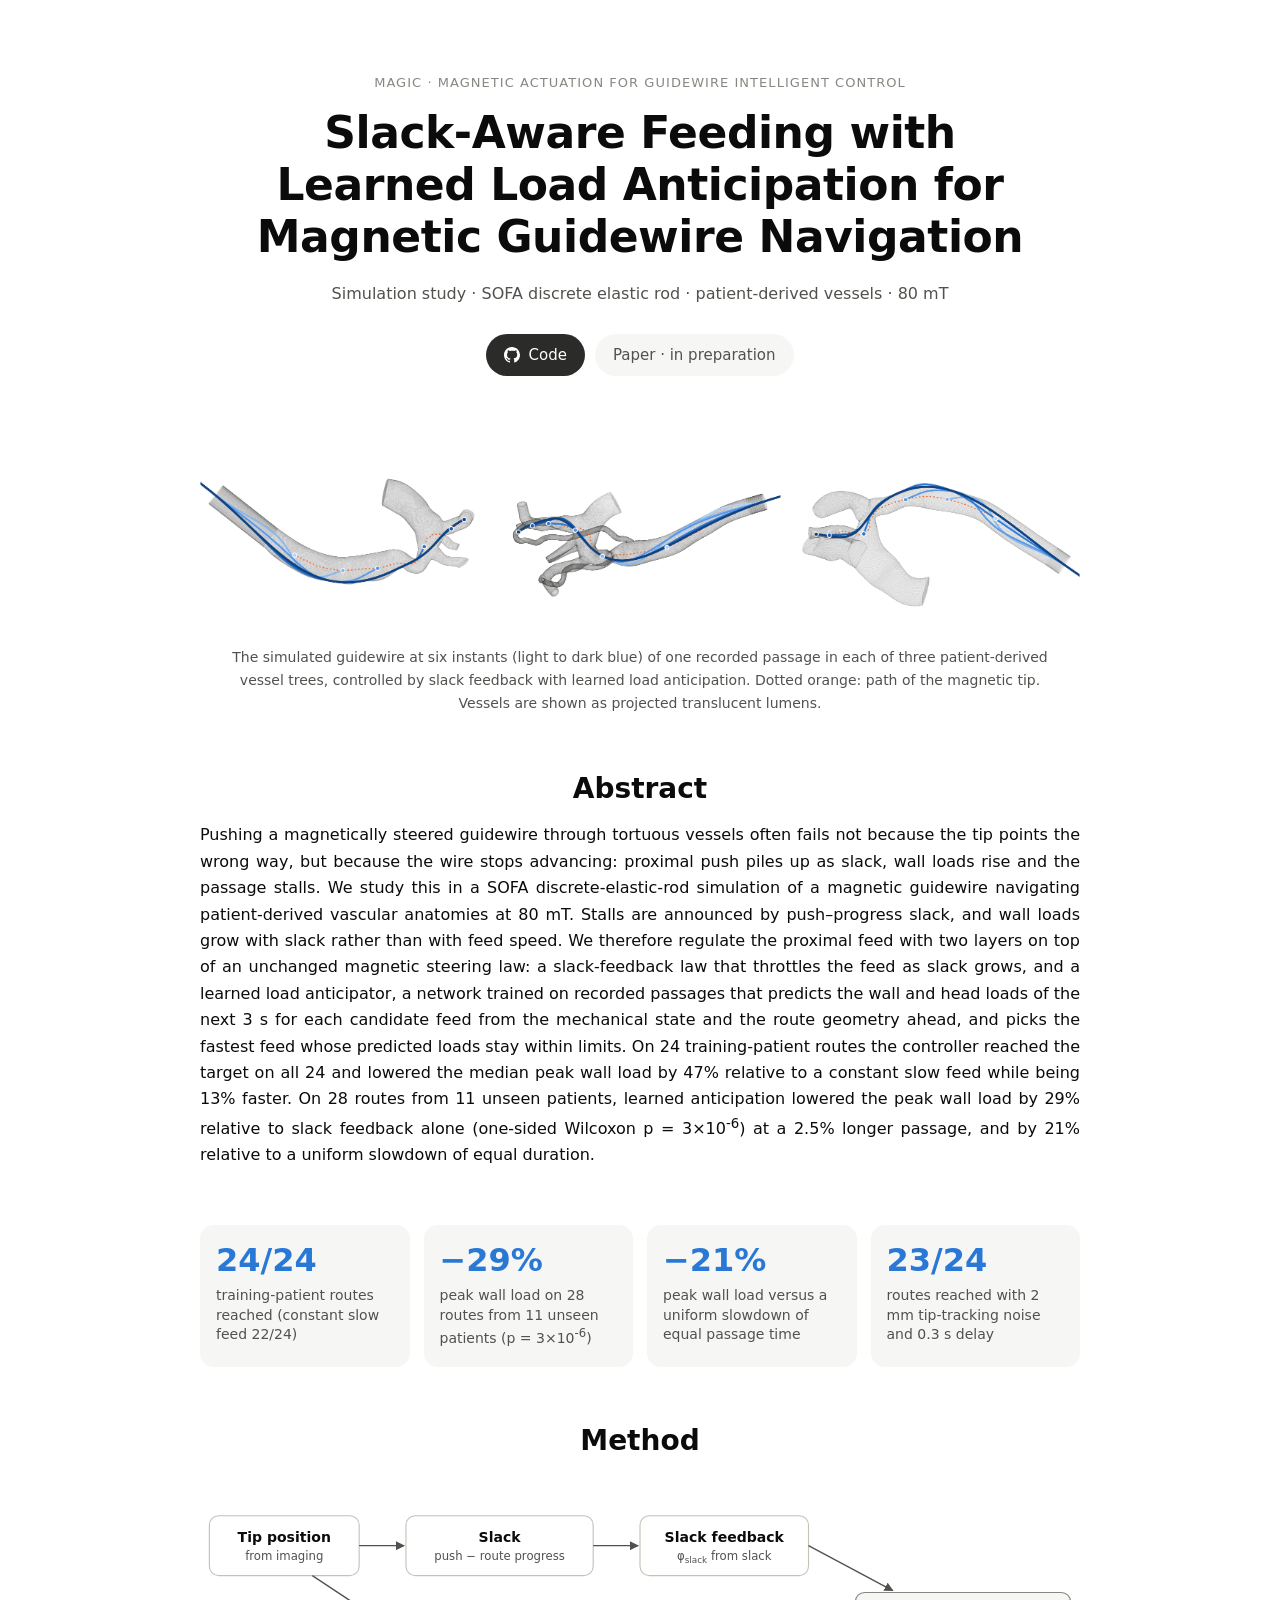
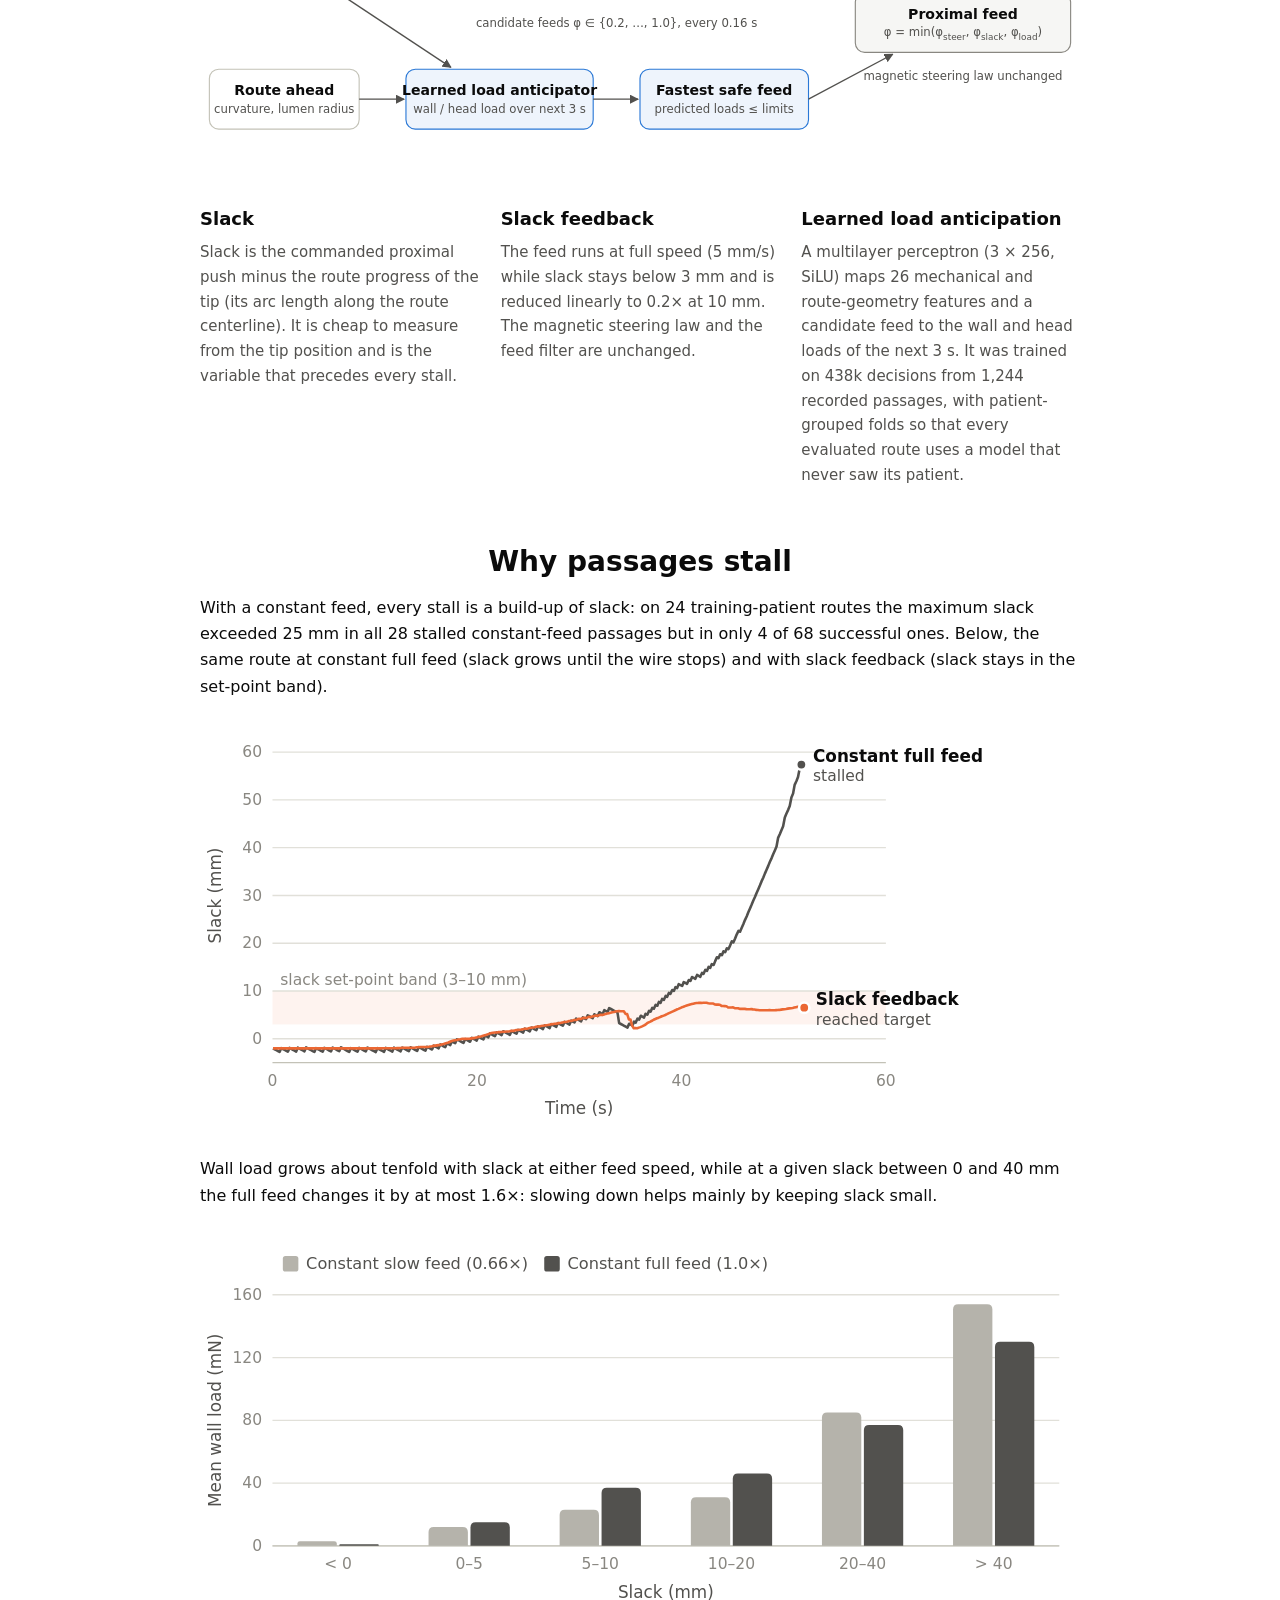
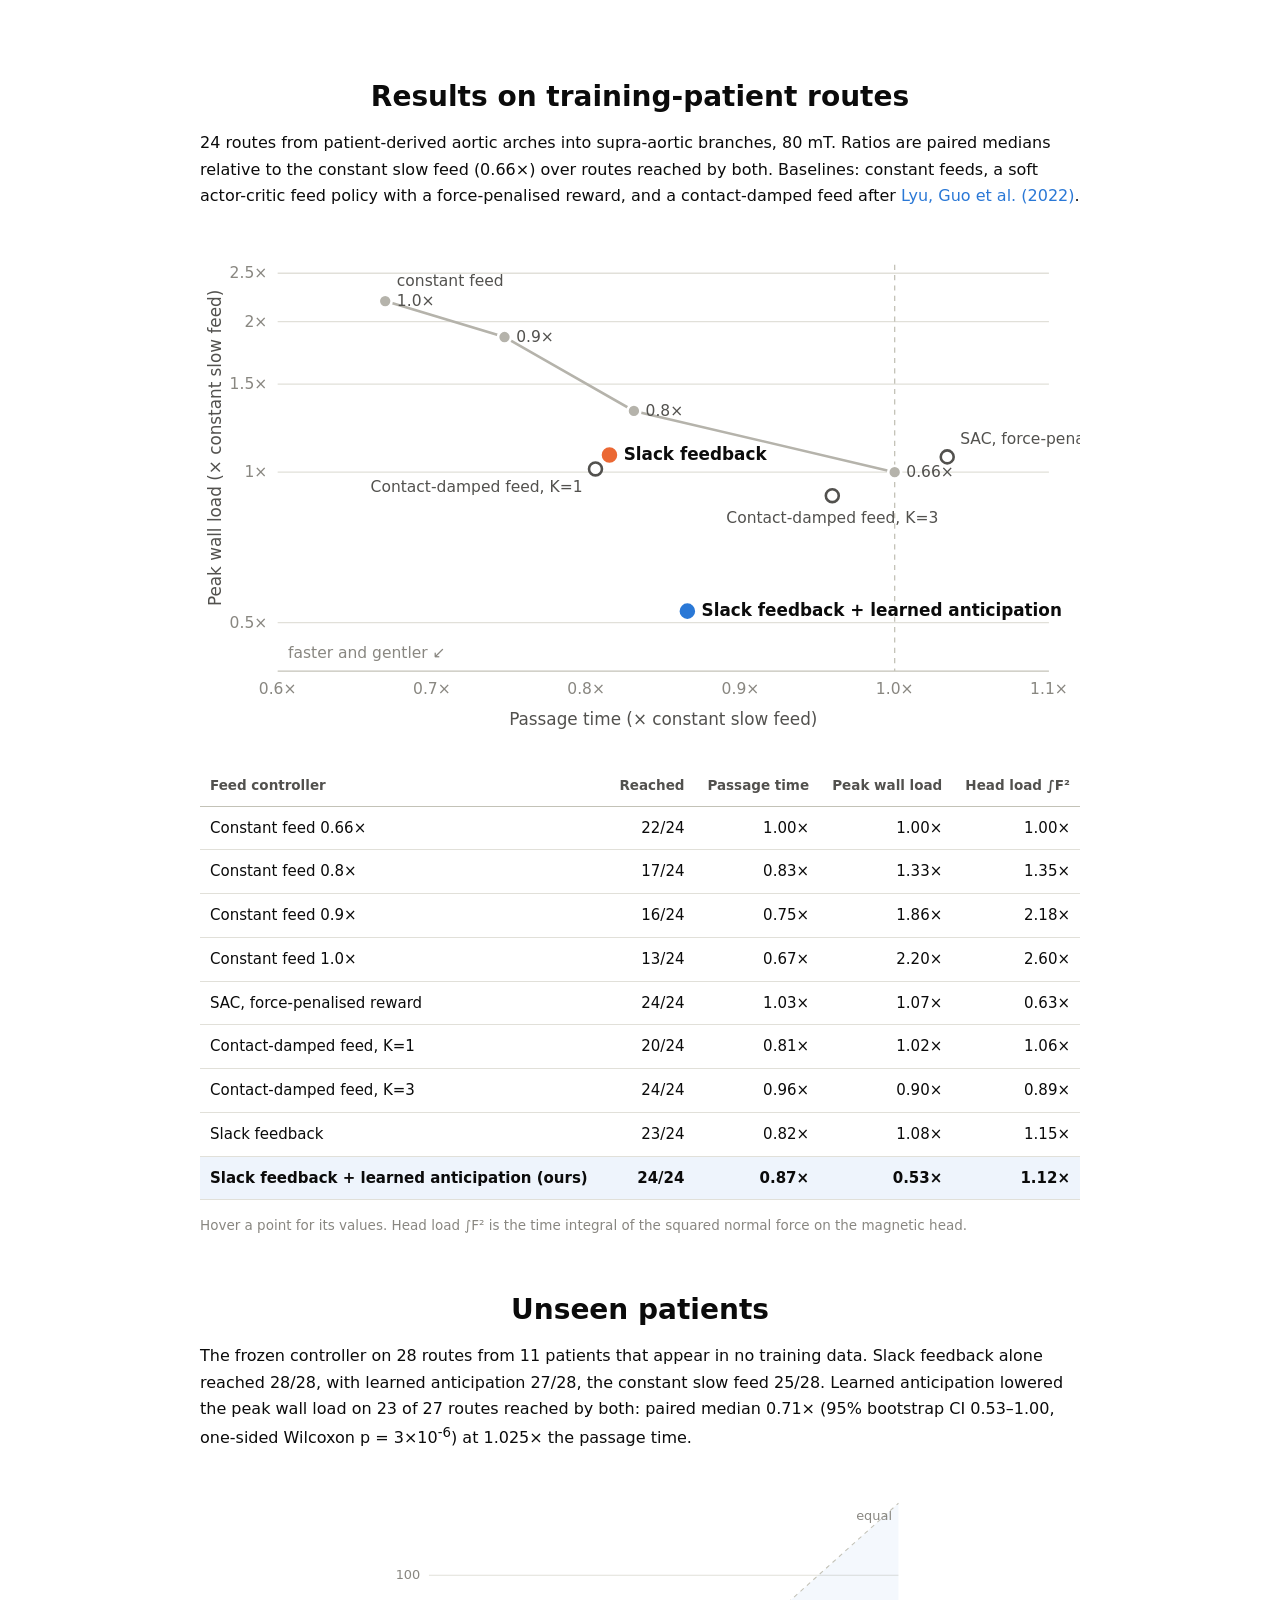
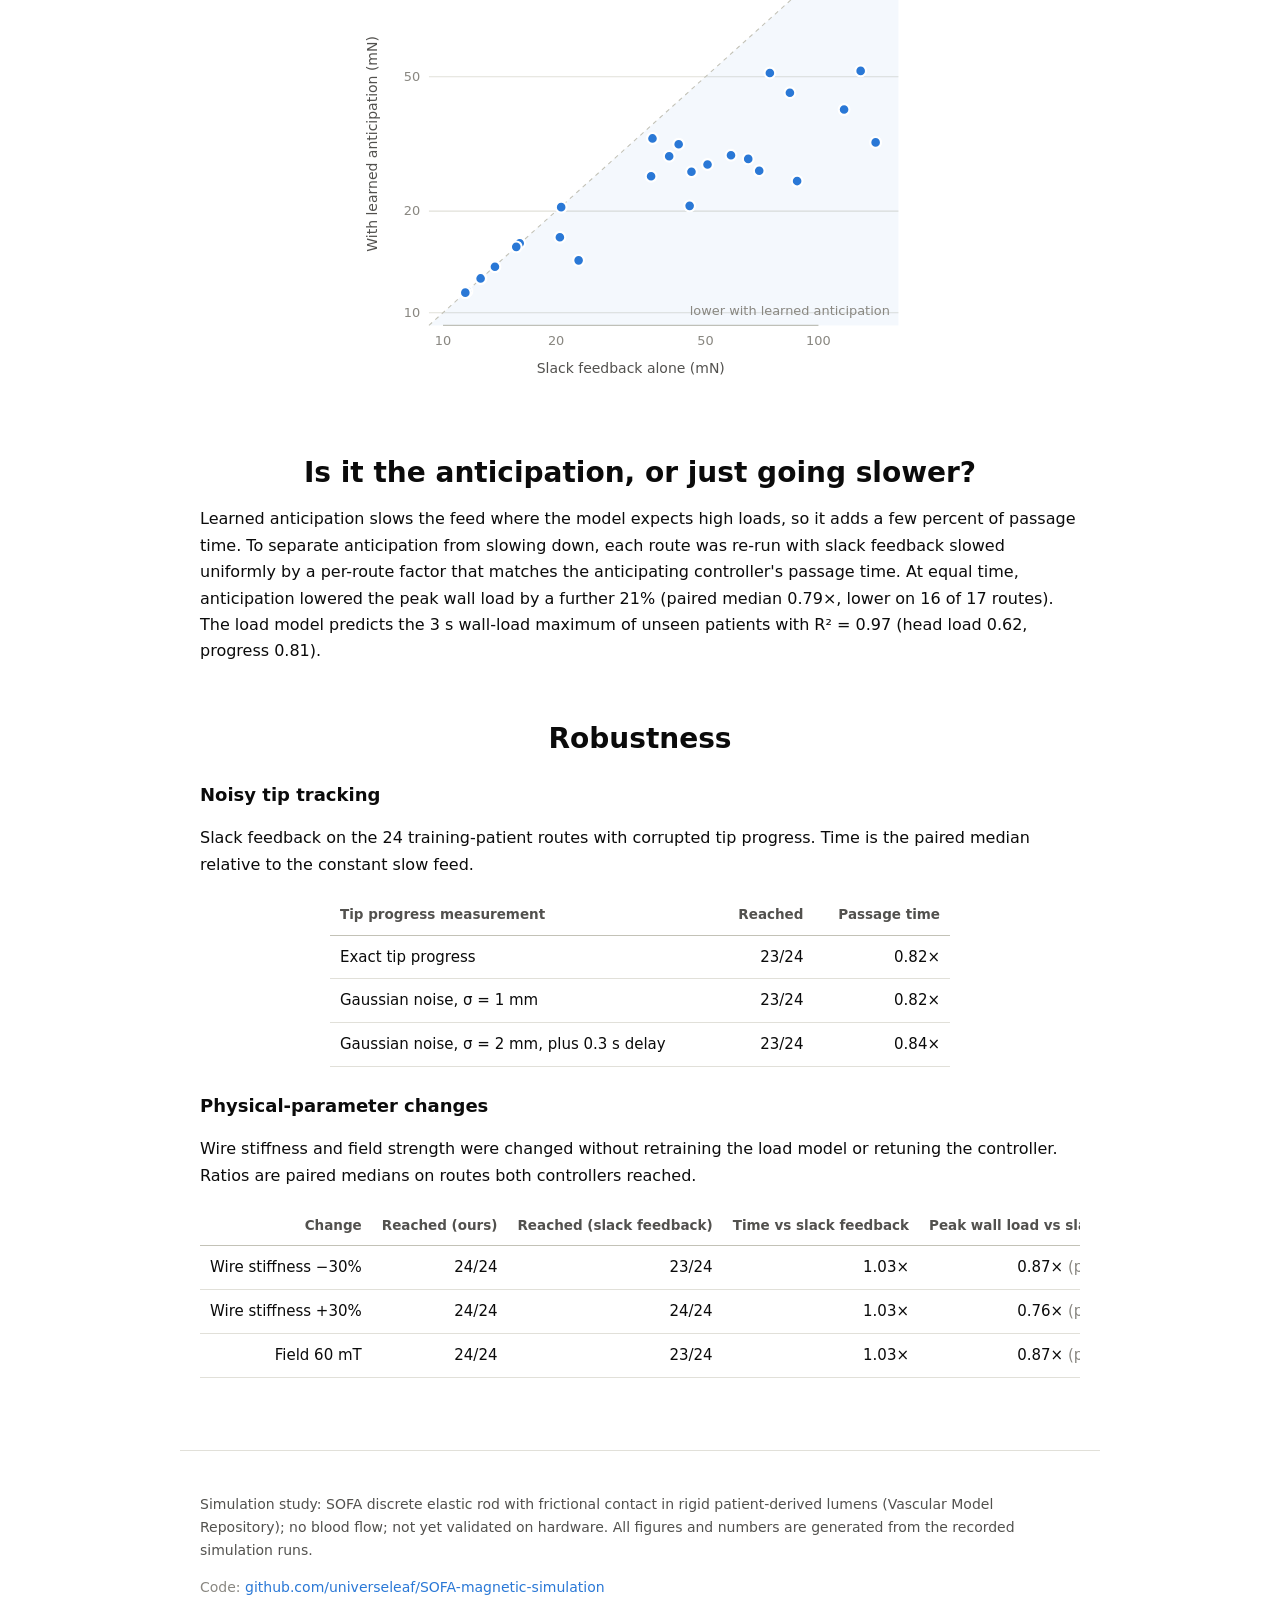
==== commit fdab9210: "Sync project page with the latest experiment records Co-Authored-By: Claude Opus 5.5 <noreply@anthro" ====
--- a/index.html
+++ b/index.html
@@ -83,7 +83,7 @@
       <thead><tr><th class="left">Tip progress measurement</th><th>Reached</th><th>Passage time</th></tr></thead>
       <tbody><tr><td class="left">Exact tip progress</td><td>23/24</td><td>0.82×</td></tr><tr><td class="left">Gaussian noise, σ = 1 mm</td><td>23/24</td><td>0.82×</td></tr><tr><td class="left">Gaussian noise, σ = 2 mm, plus 0.3 s delay</td><td>23/24</td><td>0.84×</td></tr></tbody>
     </table></div>
-    
+    <h3>Physical-parameter changes</h3><p>Wire stiffness and field strength were changed without retraining the load model or retuning the controller. Ratios are paired medians on routes both controllers reached.</p><div class="tablewrap"><table><thead><tr><th>Change</th><th>Reached (ours)</th><th>Reached (slack feedback)</th><th>Time vs slack feedback</th><th>Peak wall load vs slack feedback</th></tr></thead><tbody><tr><td>Wire stiffness −30%</td><td>24/24</td><td>23/24</td><td>1.03×</td><td>0.87× <span class="muted">(p = 3.15e-05)</span></td></tr><tr><td>Wire stiffness +30%</td><td>24/24</td><td>24/24</td><td>1.03×</td><td>0.76× <span class="muted">(p = 9.06e-06)</span></td></tr><tr><td>Field 60 mT</td><td>24/24</td><td>23/24</td><td>1.03×</td><td>0.87× <span class="muted">(p = 2.38e-06)</span></td></tr></tbody></table></div>
   </section>
 </main>
 
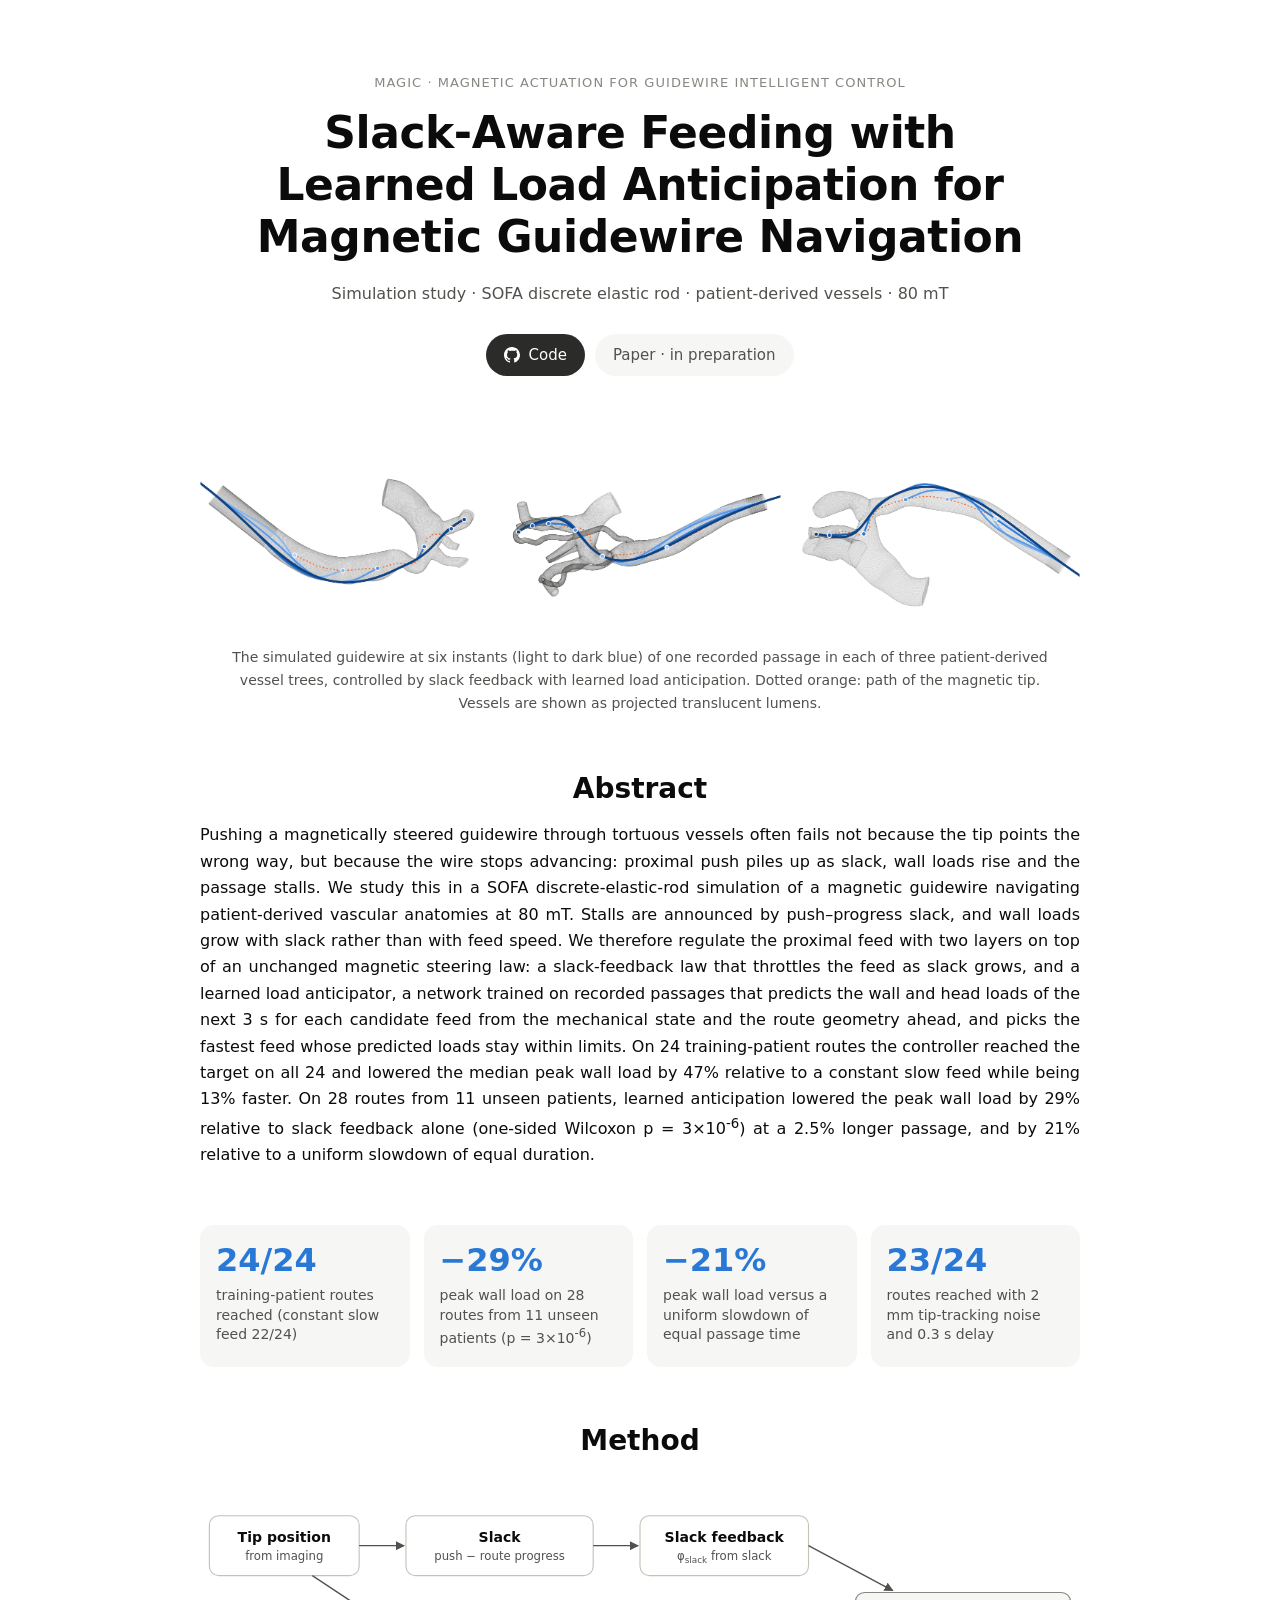
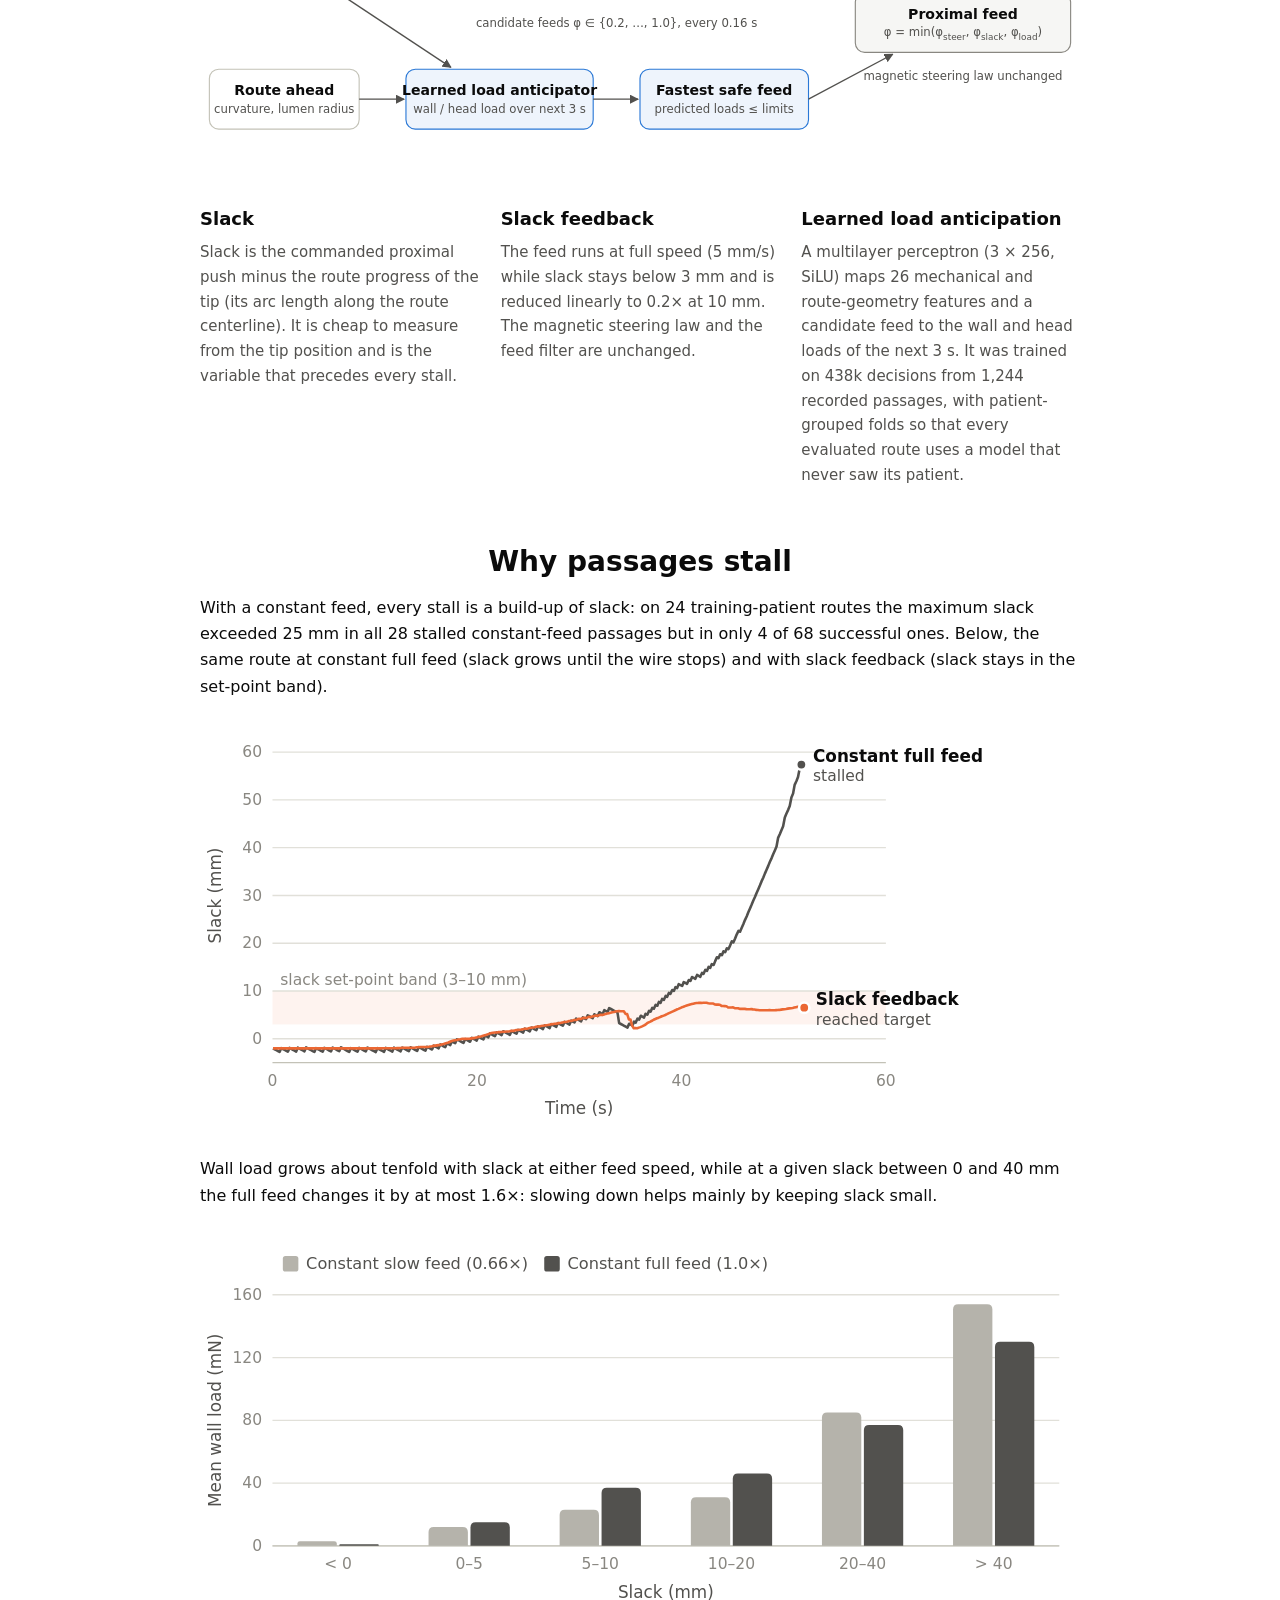
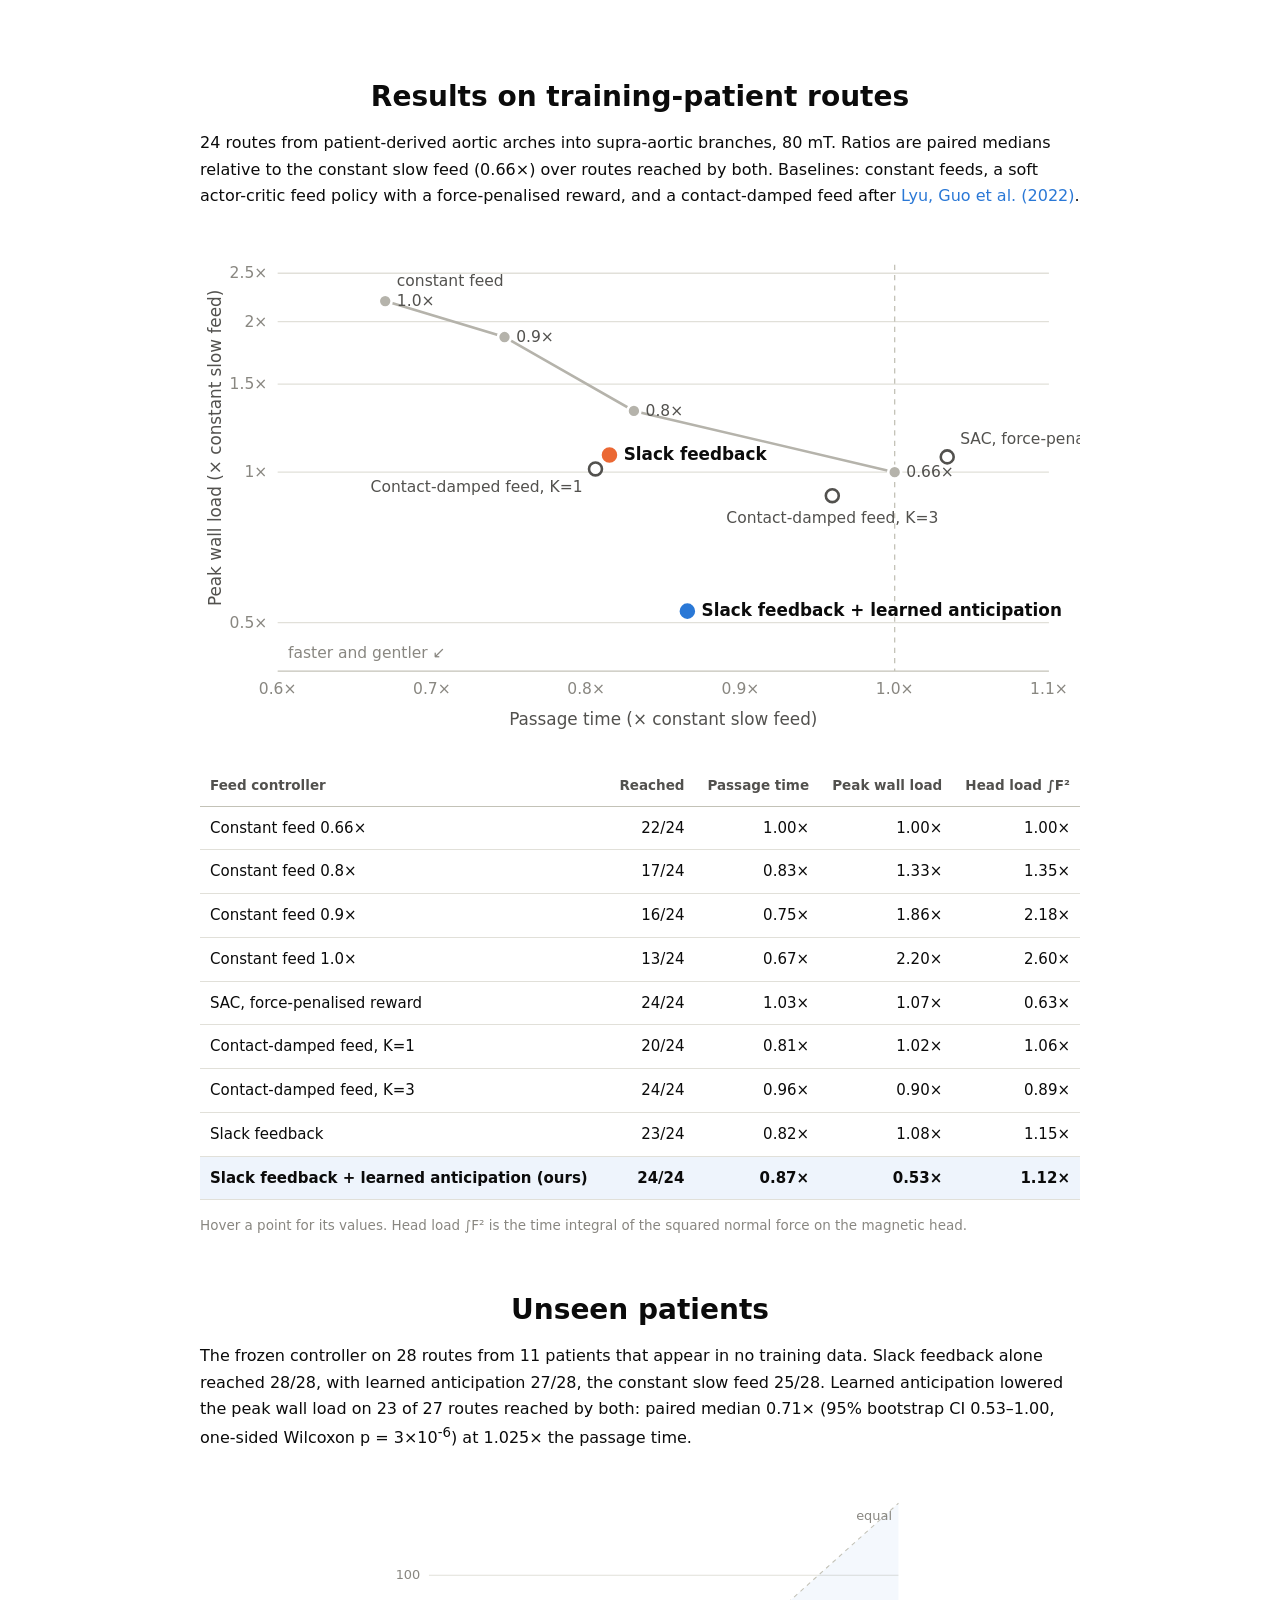
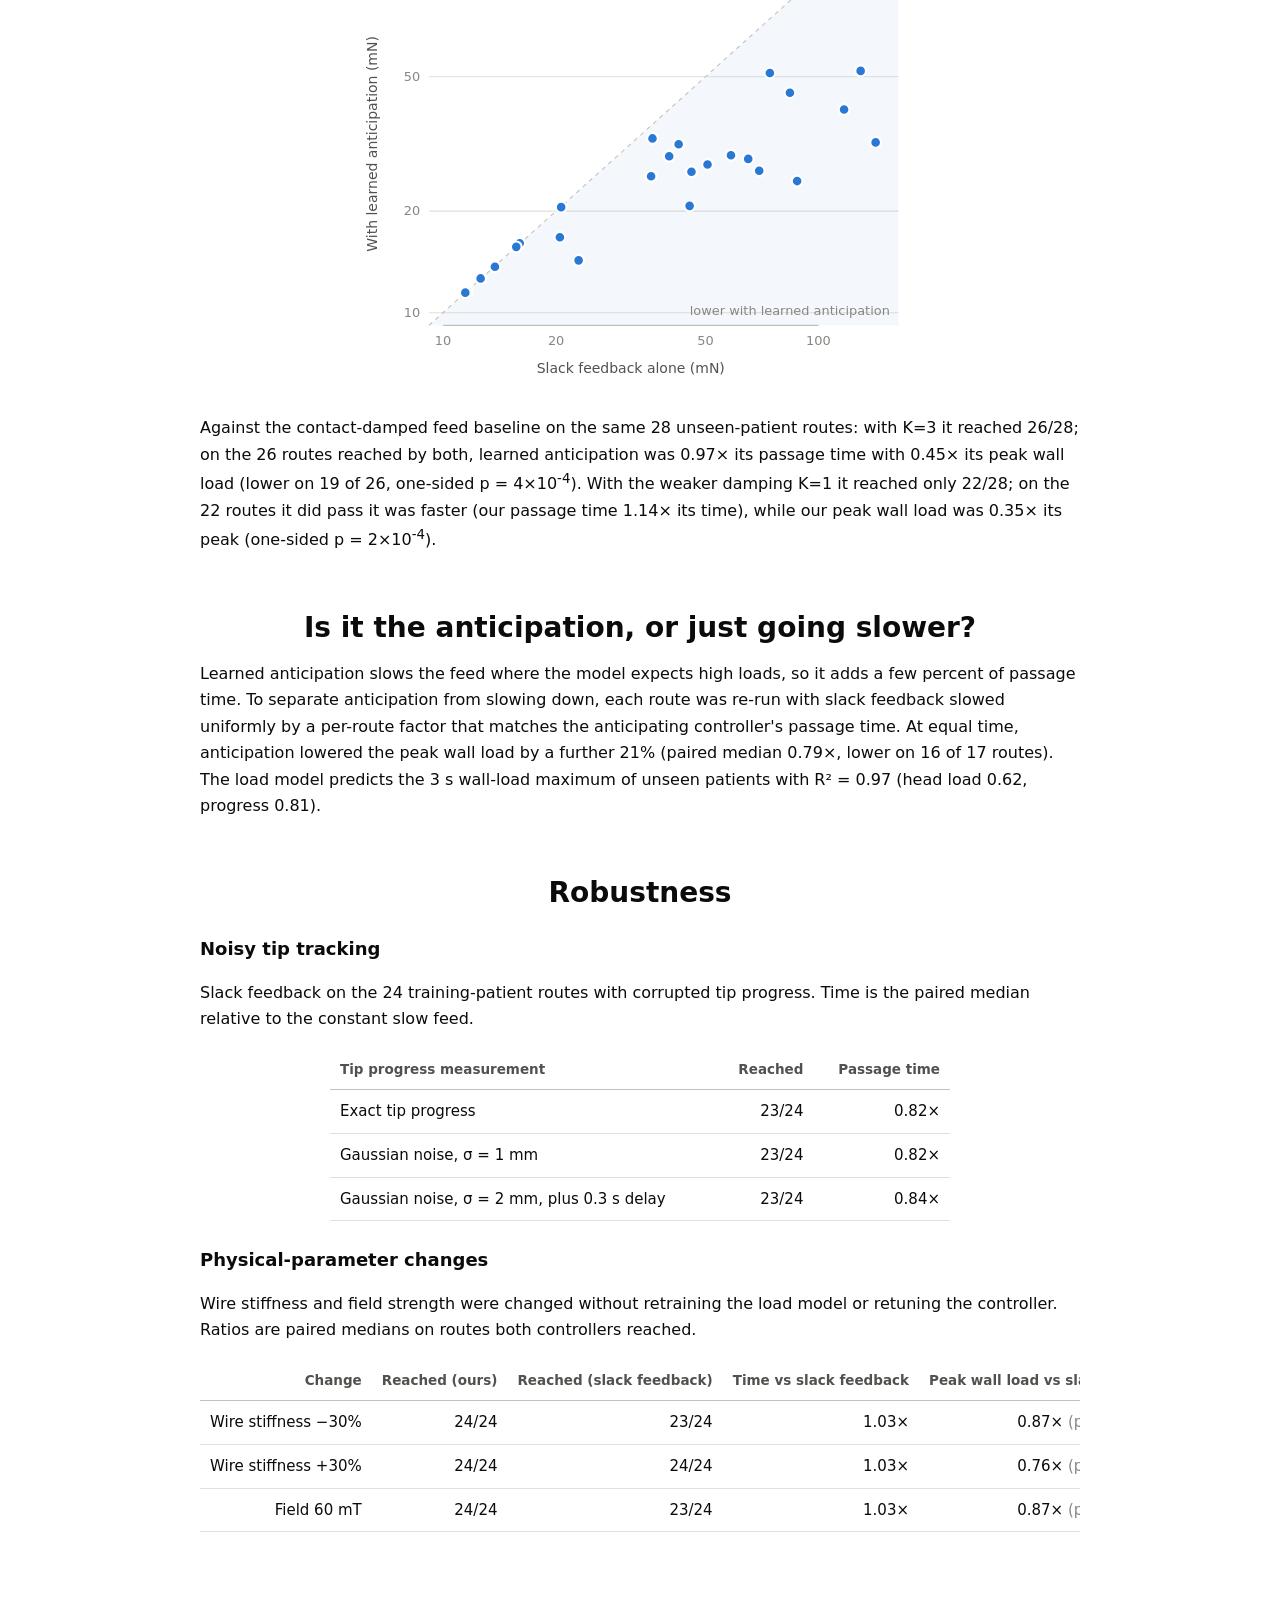
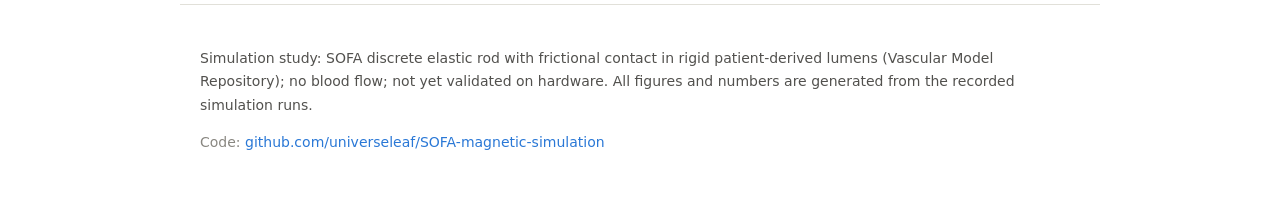
==== commit 0168e1a3: "Sync project page with the latest experiment records Co-Authored-By: Claude Opus 5.5 <noreply@anthro" ====
--- a/index.html
+++ b/index.html
@@ -68,6 +68,7 @@
     <h2>Unseen patients</h2>
     <p>The frozen controller on 28 routes from 11 patients that appear in no training data. Slack feedback alone reached 28/28, with learned anticipation 27/28, the constant slow feed 25/28. Learned anticipation lowered the peak wall load on 23 of 27 routes reached by both: paired median 0.71× (95% bootstrap CI 0.53–1.00, one-sided Wilcoxon p = 3×10<sup>-6</sup>) at 1.025× the passage time.</p>
     <div class="narrow"><div class="cw"><svg class="chart" viewBox="0 0 520 460" role="img" aria-label="Per-route peak wall load on unseen patients: slack feedback alone versus with learned anticipation" xmlns="http://www.w3.org/2000/svg"><line x1="64" x2="500" y1="396.2" y2="396.2" class="grid"/><text x="56" y="400.2" class="tick" text-anchor="end">10</text><line x1="64" x2="500" y1="301.9" y2="301.9" class="grid"/><text x="56" y="305.9" class="tick" text-anchor="end">20</text><line x1="64" x2="500" y1="177.1" y2="177.1" class="grid"/><text x="56" y="181.1" class="tick" text-anchor="end">50</text><line x1="64" x2="500" y1="82.8" y2="82.8" class="grid"/><text x="56" y="86.8" class="tick" text-anchor="end">100</text><text class="axt" transform="translate(16,239.5) rotate(-90)" text-anchor="middle">With learned anticipation (mN)</text><line x1="77.1" x2="425.7" y1="408" y2="408" class="base"/><text x="77.1" y="426" class="tick" text-anchor="middle">10</text><text x="182.1" y="426" class="tick" text-anchor="middle">20</text><text x="320.8" y="426" class="tick" text-anchor="middle">50</text><text x="425.7" y="426" class="tick" text-anchor="middle">100</text><text x="251.4" y="452" class="axt" text-anchor="middle">Slack feedback alone (mN)</text><polygon points="64.0,408.0 500.0,16.0 500.0,408.0" fill="#2a78d6" opacity="0.05"/><line x1="64.0" y1="408.0" x2="500.0" y2="16.0" class="ref"/><text x="492.0" y="398.0" class="note" text-anchor="end">lower with learned anticipation</text><text x="494.0" y="32.0" class="note" text-anchor="end">equal</text><circle cx="370.7" cy="264.4" r="5" fill="#2a78d6" stroke="#fff" stroke-width="2"><title>vmr0005_lt_carotid: 69.5 → 26.3 mN (0.38×)</title></circle><circle cx="478.8" cy="238.1" r="5" fill="#2a78d6" stroke="#fff" stroke-width="2"><title>vmr0006_lcca: 142.0 → 31.9 mN (0.22×)</title></circle><circle cx="306.1" cy="297.0" r="5" fill="#2a78d6" stroke="#fff" stroke-width="2"><title>vmr0006_lsa: 45.4 → 20.7 mN (0.46×)</title></circle><circle cx="405.9" cy="274.0" r="5" fill="#2a78d6" stroke="#fff" stroke-width="2"><title>vmr0006_rsa: 87.7 → 24.5 mN (0.28×)</title></circle><circle cx="148.3" cy="331.7" r="5" fill="#2a78d6" stroke="#fff" stroke-width="2"><title>vmr0011_carotid: 16.0 → 16.1 mN (1.00×)</title></circle><circle cx="307.8" cy="265.4" r="5" fill="#2a78d6" stroke="#fff" stroke-width="2"><title>vmr0012_subclavian: 45.9 → 26.1 mN (0.57×)</title></circle><circle cx="380.6" cy="173.6" r="5" fill="#2a78d6" stroke="#fff" stroke-width="2"><title>vmr0020_carotid: 74.2 → 51.3 mN (0.69×)</title></circle><circle cx="449.5" cy="207.6" r="5" fill="#2a78d6" stroke="#fff" stroke-width="2"><title>vmr0020_rt_carotid: 117.0 → 40.0 mN (0.34×)</title></circle><circle cx="271.6" cy="234.4" r="5" fill="#2a78d6" stroke="#fff" stroke-width="2"><title>vmr0020_subclavian: 36.1 → 32.8 mN (0.91×)</title></circle><circle cx="186.8" cy="298.2" r="5" fill="#2a78d6" stroke="#fff" stroke-width="2"><title>vmr0099_2008_3001_lcca: 20.6 → 20.5 mN (1.00×)</title></circle><circle cx="145.1" cy="335.1" r="5" fill="#2a78d6" stroke="#fff" stroke-width="2"><title>vmr0099_2008_3001_lsa: 15.7 → 15.7 mN (1.00×)</title></circle><circle cx="203.0" cy="347.6" r="5" fill="#2a78d6" stroke="#fff" stroke-width="2"><title>vmr0099_2008_3001_rcca: 23.0 → 14.3 mN (0.62×)</title></circle><circle cx="185.6" cy="326.2" r="5" fill="#2a78d6" stroke="#fff" stroke-width="2"><title>vmr0099_2008_3001_rsa: 20.5 → 16.7 mN (0.82×)</title></circle><circle cx="99.3" cy="376.3" r="5" fill="#2a78d6" stroke="#fff" stroke-width="2"><title>vmr0153_aorta_lt_carotid: 11.6 → 11.6 mN (1.00×)</title></circle><circle cx="112.3" cy="364.4" r="5" fill="#2a78d6" stroke="#fff" stroke-width="2"><title>vmr0153_aorta_lt_sub: 12.6 → 12.6 mN (1.00×)</title></circle><circle cx="112.0" cy="364.4" r="5" fill="#2a78d6" stroke="#fff" stroke-width="2"><title>vmr0153_aorta_rt_carotid: 12.6 → 12.6 mN (1.00×)</title></circle><circle cx="97.8" cy="377.6" r="5" fill="#2a78d6" stroke="#fff" stroke-width="2"><title>vmr0157_aorta_lt_carotid: 11.5 → 11.5 mN (1.00×)</title></circle><circle cx="270.3" cy="269.5" r="5" fill="#2a78d6" stroke="#fff" stroke-width="2"><title>vmr0157_aorta_lt_sub: 35.8 → 25.4 mN (0.71×)</title></circle><circle cx="97.8" cy="377.6" r="5" fill="#2a78d6" stroke="#fff" stroke-width="2"><title>vmr0157_aorta_rt_brach: 11.5 → 11.5 mN (1.00×)</title></circle><circle cx="399.2" cy="192.0" r="5" fill="#2a78d6" stroke="#fff" stroke-width="2"><title>vmr0233_lt_sub: 84.0 → 44.8 mN (0.53×)</title></circle><circle cx="464.9" cy="171.7" r="5" fill="#2a78d6" stroke="#fff" stroke-width="2"><title>vmr0233_rt_sub: 129.6 → 52.1 mN (0.40×)</title></circle><circle cx="287.1" cy="251.0" r="5" fill="#2a78d6" stroke="#fff" stroke-width="2"><title>vmr0236_lt_car: 40.0 → 29.1 mN (0.73×)</title></circle><circle cx="344.5" cy="250.0" r="5" fill="#2a78d6" stroke="#fff" stroke-width="2"><title>vmr0236_lt_sub: 58.5 → 29.3 mN (0.50×)</title></circle><circle cx="322.7" cy="258.6" r="5" fill="#2a78d6" stroke="#fff" stroke-width="2"><title>vmr0236_rt_brach: 50.7 → 27.5 mN (0.54×)</title></circle><circle cx="360.5" cy="253.4" r="5" fill="#2a78d6" stroke="#fff" stroke-width="2"><title>vmr0237_bct: 65.0 → 28.6 mN (0.44×)</title></circle><circle cx="295.9" cy="239.8" r="5" fill="#2a78d6" stroke="#fff" stroke-width="2"><title>vmr0237_lca: 42.4 → 31.6 mN (0.74×)</title></circle><circle cx="125.3" cy="353.5" r="5" fill="#2a78d6" stroke="#fff" stroke-width="2"><title>vmr0237_lsa: 13.7 → 13.7 mN (1.00×)</title></circle></svg></div></div>
+    <p>Against the contact-damped feed baseline on the same 28 unseen-patient routes: with K=3 it reached 26/28; on the 26 routes reached by both, learned anticipation was 0.97× its passage time with 0.45× its peak wall load (lower on 19 of 26, one-sided p = 4×10<sup>-4</sup>). With the weaker damping K=1 it reached only 22/28; on the 22 routes it did pass it was faster (our passage time 1.14× its time), while our peak wall load was 0.35× its peak (one-sided p = 2×10<sup>-4</sup>).</p>
   </section>
 
   <section>
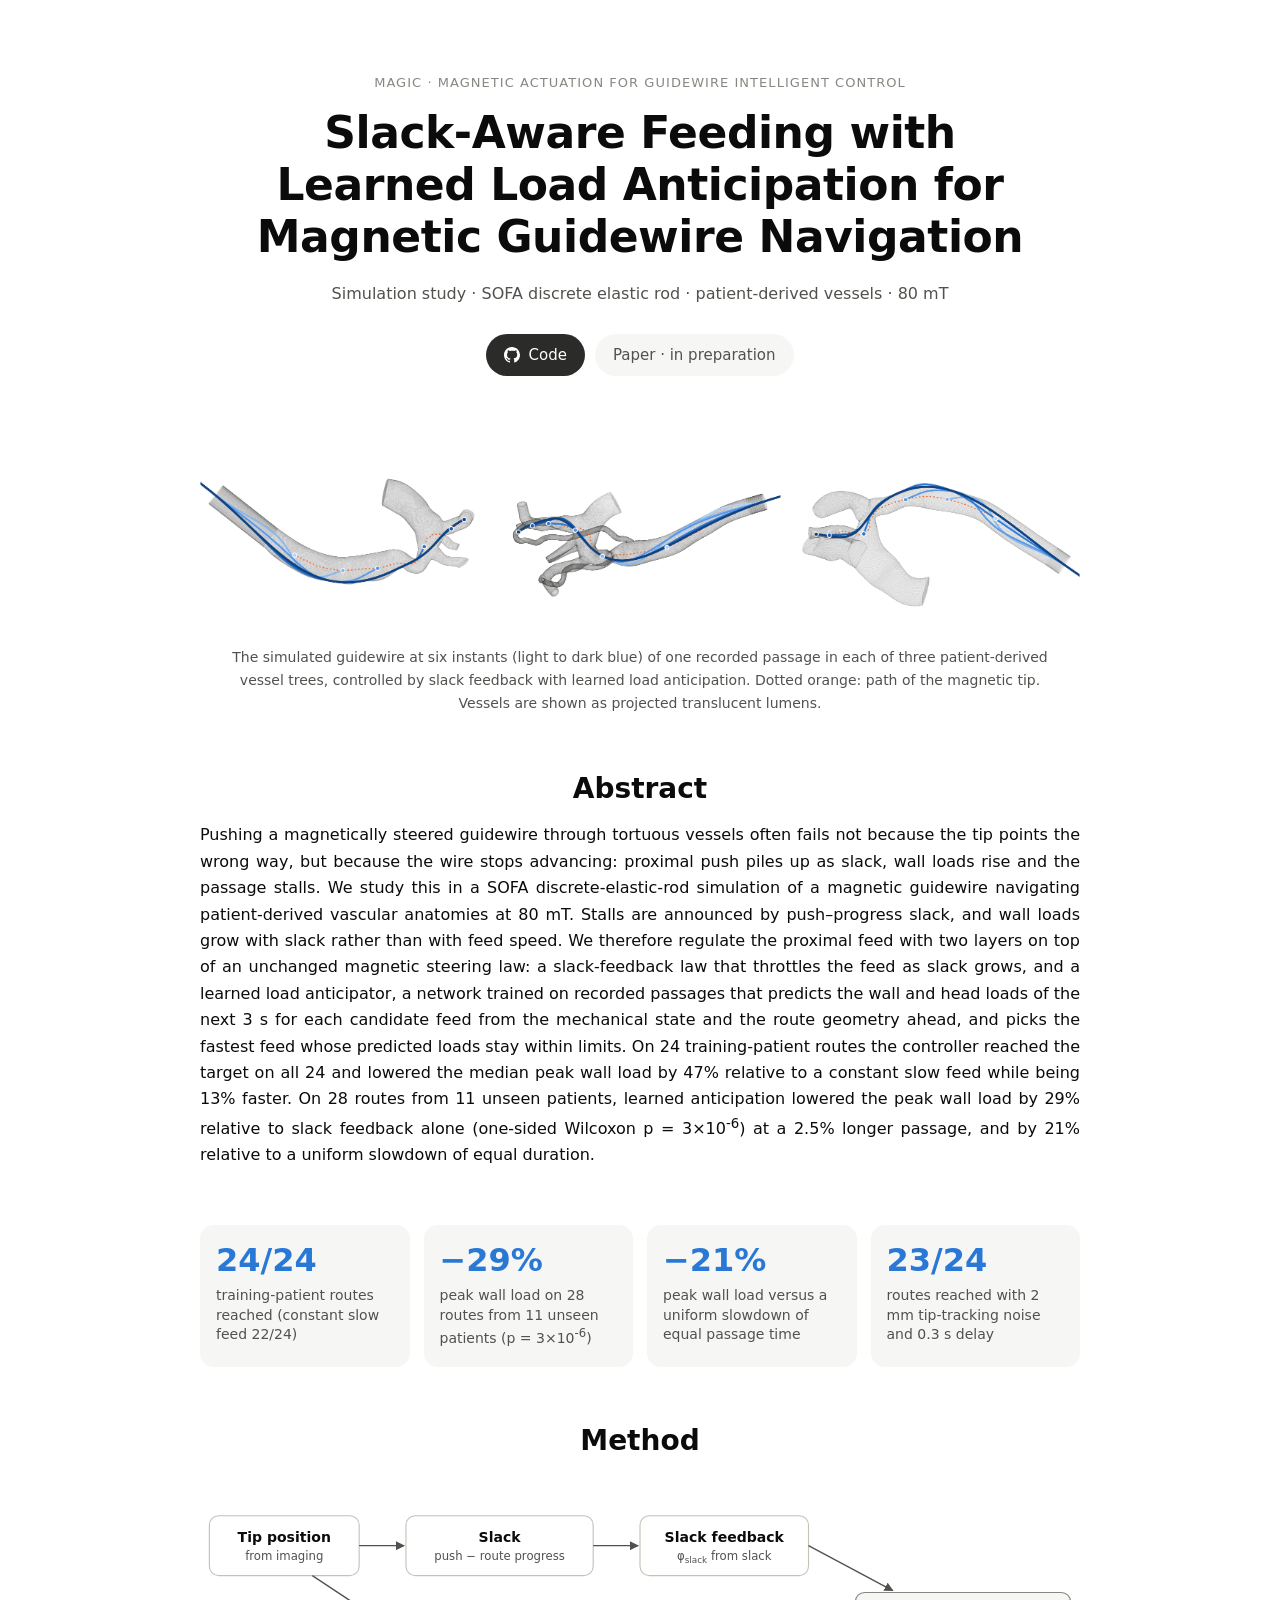
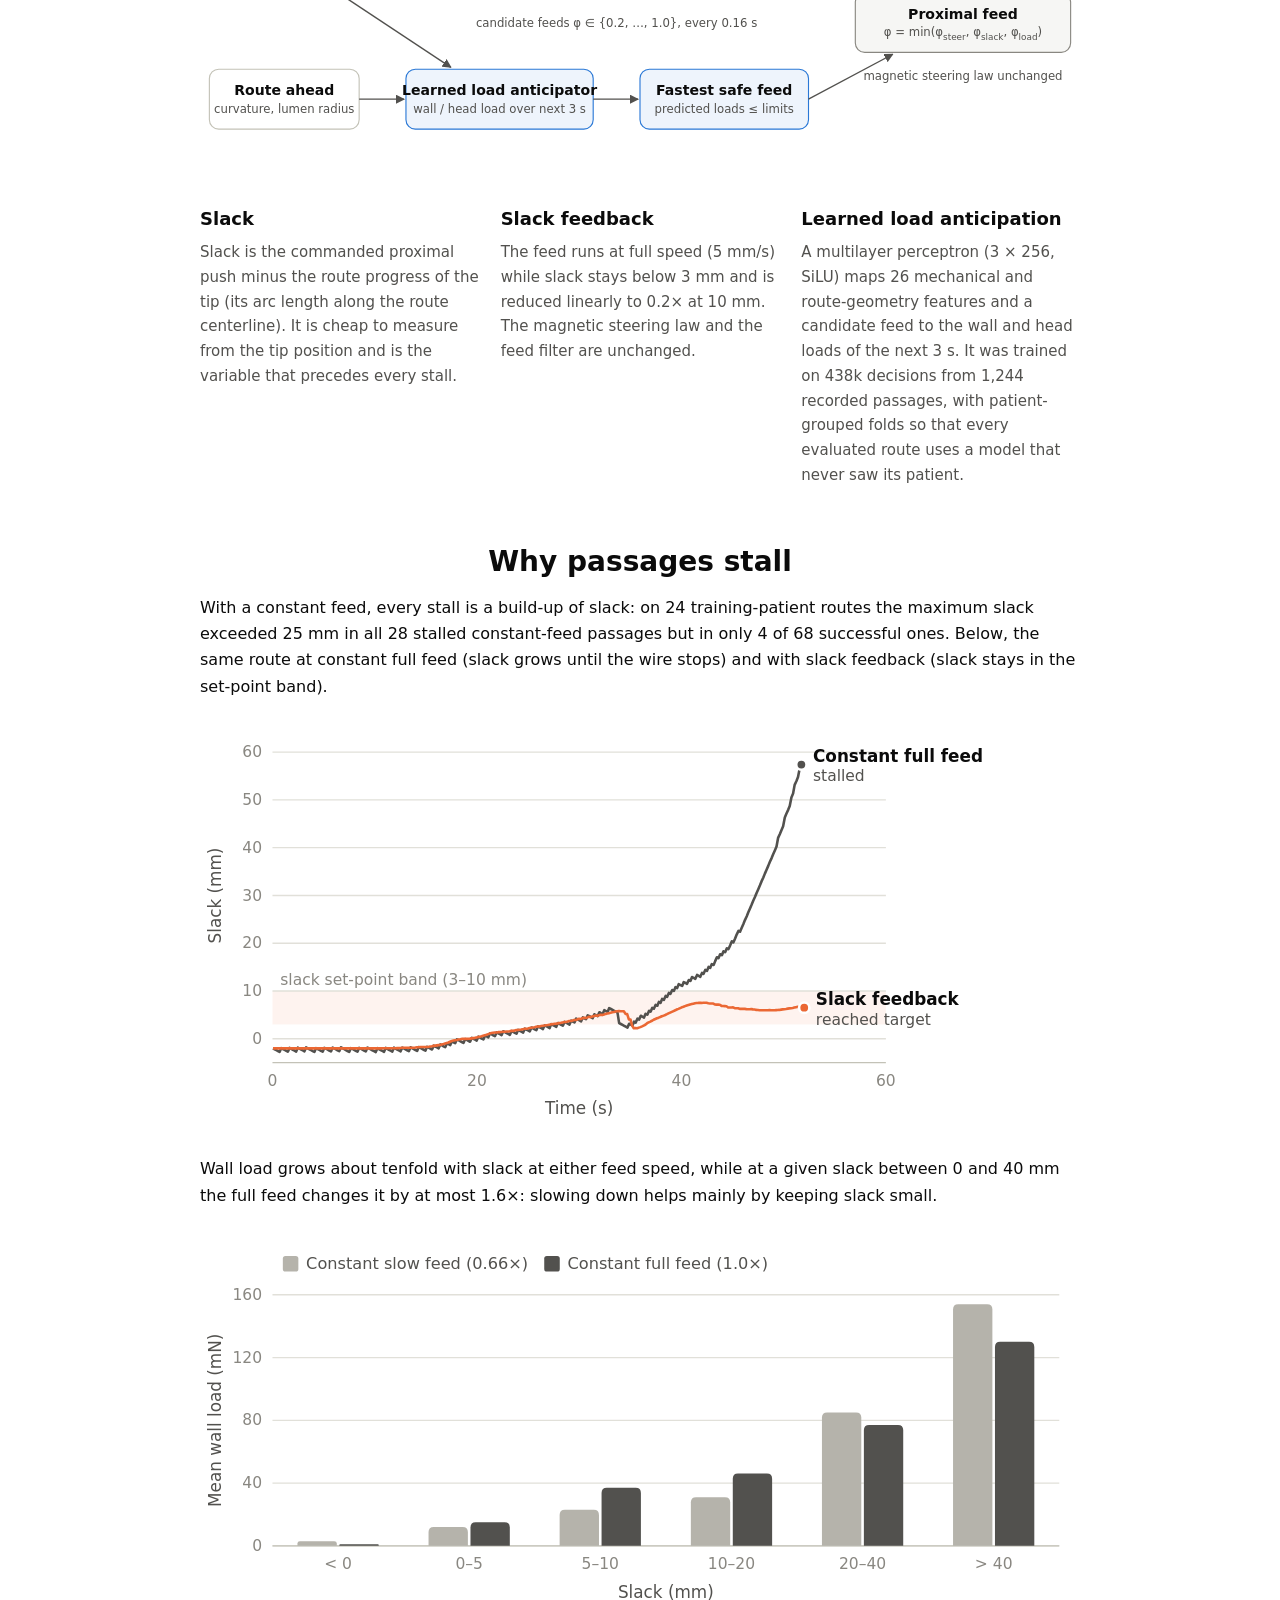
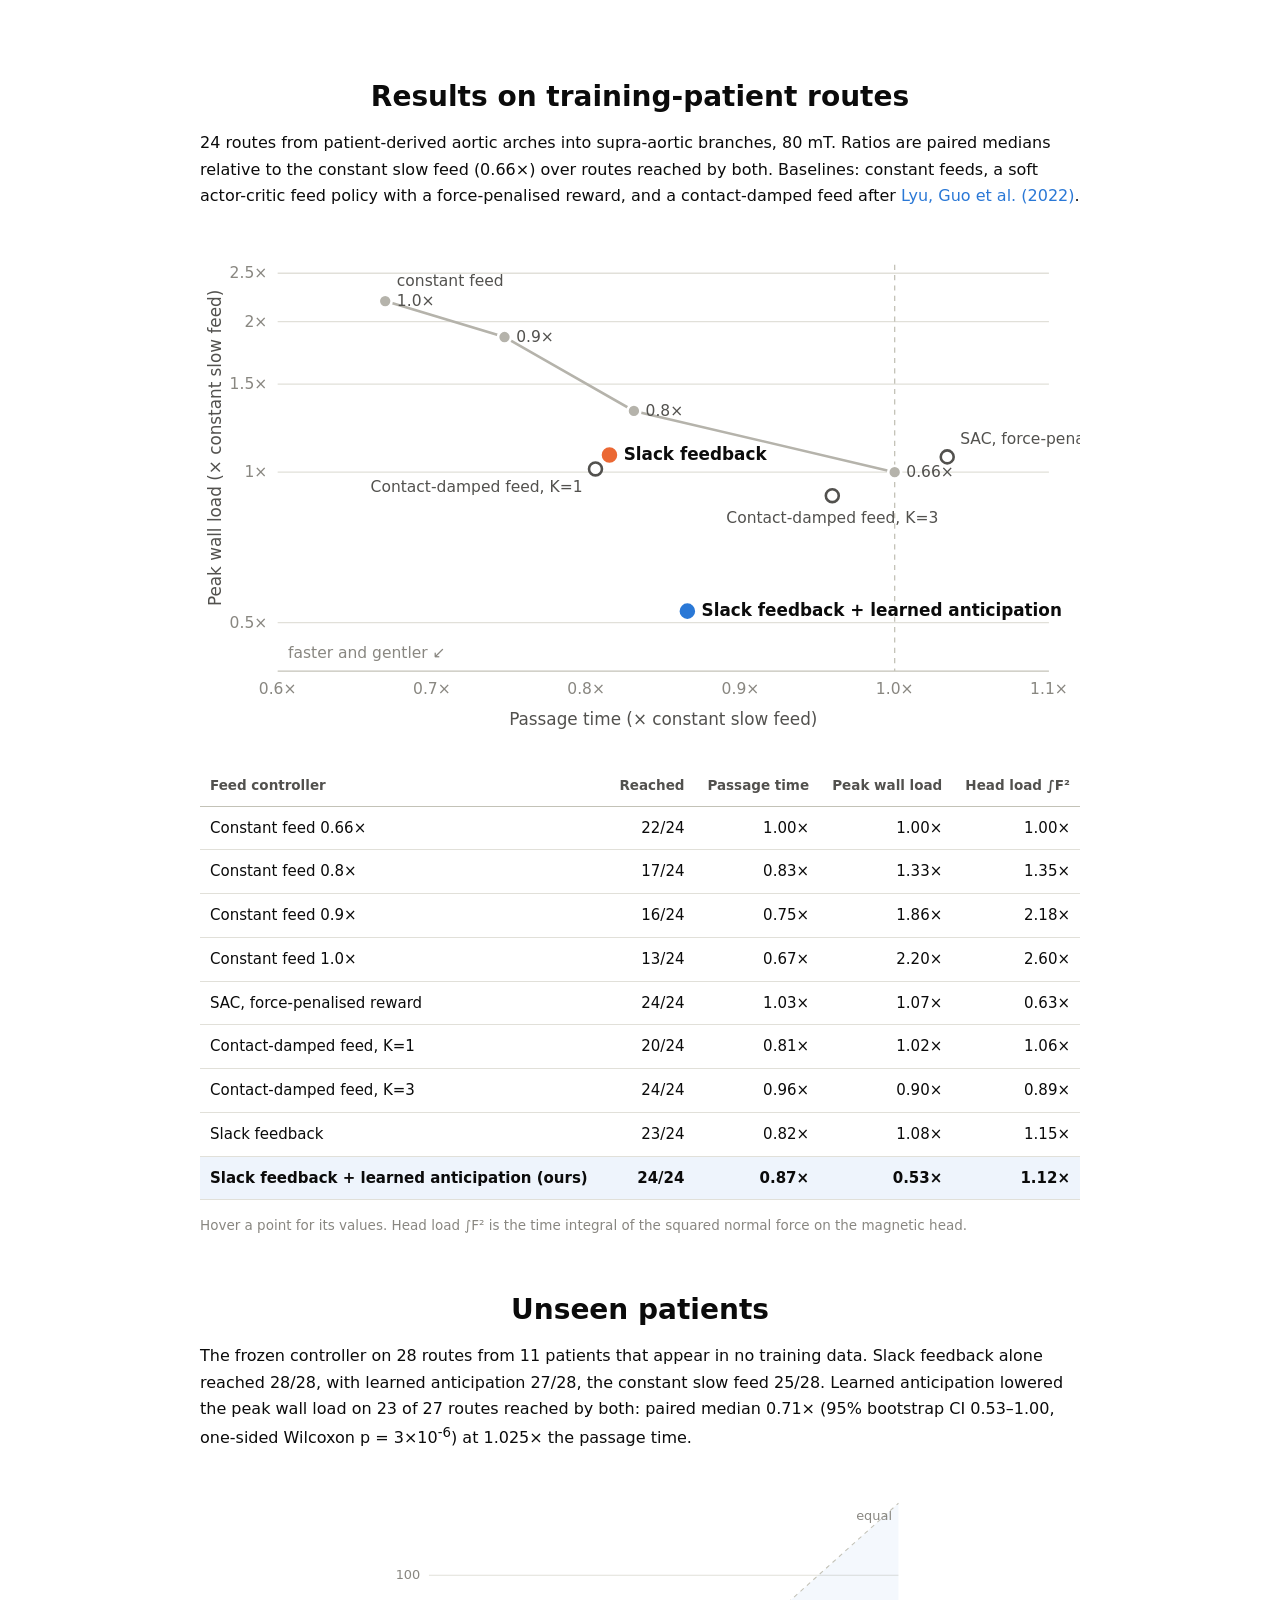
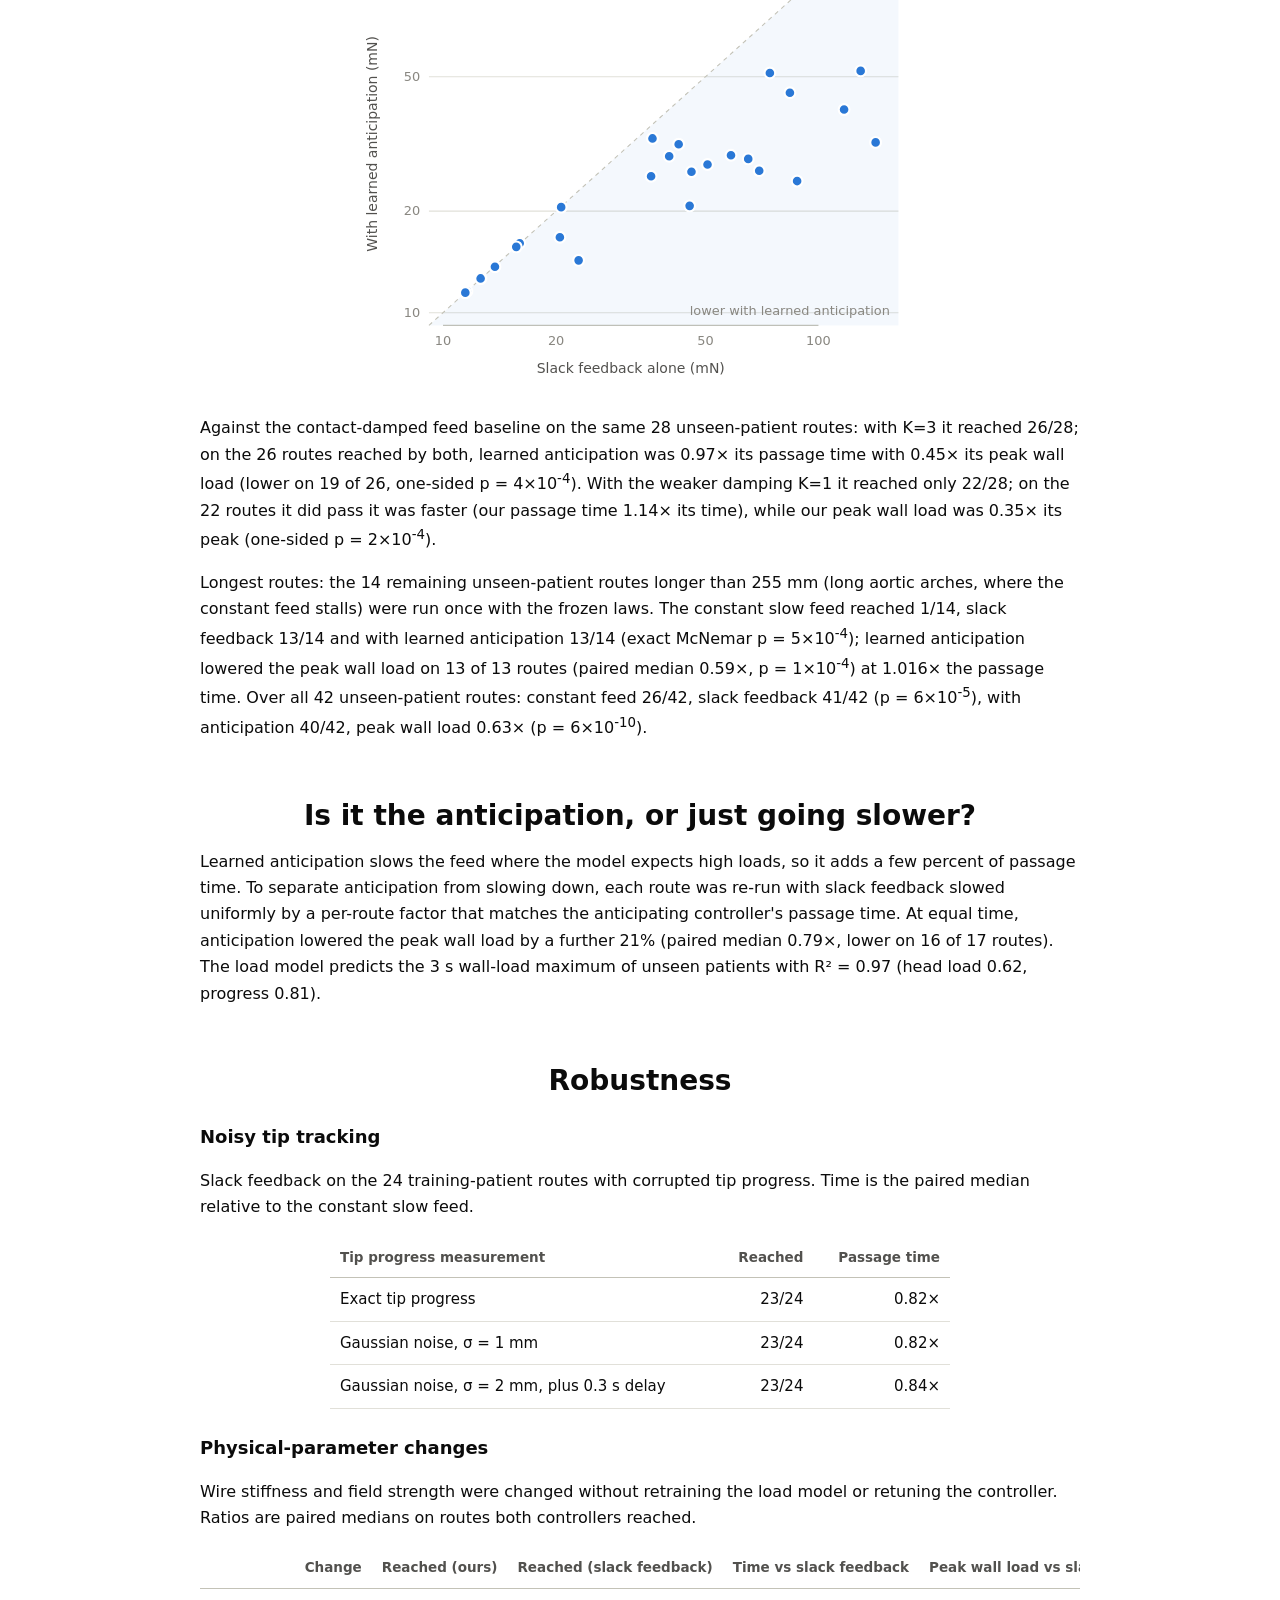
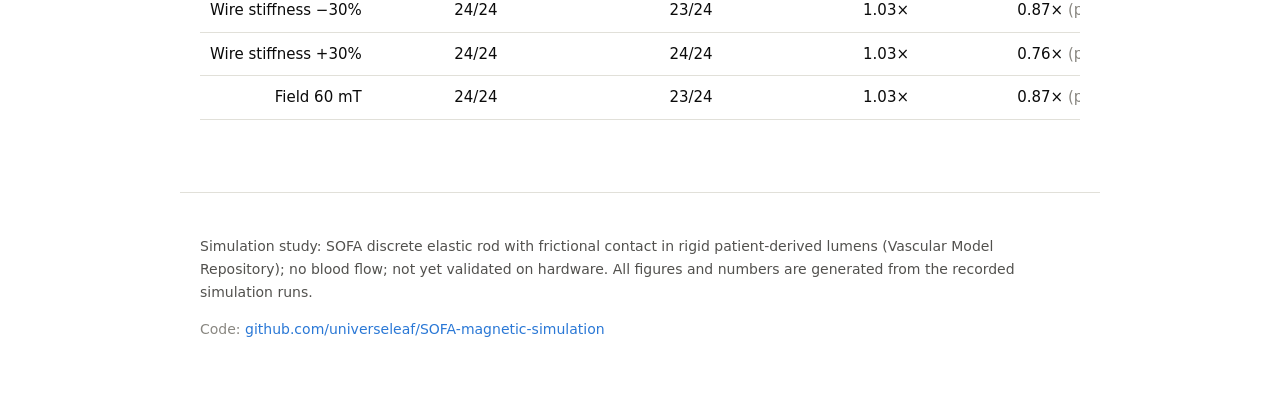
==== commit 6f943600: "Sync project page with the latest experiment records Co-Authored-By: Claude Opus 5.5 <noreply@anthro" ====
--- a/index.html
+++ b/index.html
@@ -69,6 +69,7 @@
     <p>The frozen controller on 28 routes from 11 patients that appear in no training data. Slack feedback alone reached 28/28, with learned anticipation 27/28, the constant slow feed 25/28. Learned anticipation lowered the peak wall load on 23 of 27 routes reached by both: paired median 0.71× (95% bootstrap CI 0.53–1.00, one-sided Wilcoxon p = 3×10<sup>-6</sup>) at 1.025× the passage time.</p>
     <div class="narrow"><div class="cw"><svg class="chart" viewBox="0 0 520 460" role="img" aria-label="Per-route peak wall load on unseen patients: slack feedback alone versus with learned anticipation" xmlns="http://www.w3.org/2000/svg"><line x1="64" x2="500" y1="396.2" y2="396.2" class="grid"/><text x="56" y="400.2" class="tick" text-anchor="end">10</text><line x1="64" x2="500" y1="301.9" y2="301.9" class="grid"/><text x="56" y="305.9" class="tick" text-anchor="end">20</text><line x1="64" x2="500" y1="177.1" y2="177.1" class="grid"/><text x="56" y="181.1" class="tick" text-anchor="end">50</text><line x1="64" x2="500" y1="82.8" y2="82.8" class="grid"/><text x="56" y="86.8" class="tick" text-anchor="end">100</text><text class="axt" transform="translate(16,239.5) rotate(-90)" text-anchor="middle">With learned anticipation (mN)</text><line x1="77.1" x2="425.7" y1="408" y2="408" class="base"/><text x="77.1" y="426" class="tick" text-anchor="middle">10</text><text x="182.1" y="426" class="tick" text-anchor="middle">20</text><text x="320.8" y="426" class="tick" text-anchor="middle">50</text><text x="425.7" y="426" class="tick" text-anchor="middle">100</text><text x="251.4" y="452" class="axt" text-anchor="middle">Slack feedback alone (mN)</text><polygon points="64.0,408.0 500.0,16.0 500.0,408.0" fill="#2a78d6" opacity="0.05"/><line x1="64.0" y1="408.0" x2="500.0" y2="16.0" class="ref"/><text x="492.0" y="398.0" class="note" text-anchor="end">lower with learned anticipation</text><text x="494.0" y="32.0" class="note" text-anchor="end">equal</text><circle cx="370.7" cy="264.4" r="5" fill="#2a78d6" stroke="#fff" stroke-width="2"><title>vmr0005_lt_carotid: 69.5 → 26.3 mN (0.38×)</title></circle><circle cx="478.8" cy="238.1" r="5" fill="#2a78d6" stroke="#fff" stroke-width="2"><title>vmr0006_lcca: 142.0 → 31.9 mN (0.22×)</title></circle><circle cx="306.1" cy="297.0" r="5" fill="#2a78d6" stroke="#fff" stroke-width="2"><title>vmr0006_lsa: 45.4 → 20.7 mN (0.46×)</title></circle><circle cx="405.9" cy="274.0" r="5" fill="#2a78d6" stroke="#fff" stroke-width="2"><title>vmr0006_rsa: 87.7 → 24.5 mN (0.28×)</title></circle><circle cx="148.3" cy="331.7" r="5" fill="#2a78d6" stroke="#fff" stroke-width="2"><title>vmr0011_carotid: 16.0 → 16.1 mN (1.00×)</title></circle><circle cx="307.8" cy="265.4" r="5" fill="#2a78d6" stroke="#fff" stroke-width="2"><title>vmr0012_subclavian: 45.9 → 26.1 mN (0.57×)</title></circle><circle cx="380.6" cy="173.6" r="5" fill="#2a78d6" stroke="#fff" stroke-width="2"><title>vmr0020_carotid: 74.2 → 51.3 mN (0.69×)</title></circle><circle cx="449.5" cy="207.6" r="5" fill="#2a78d6" stroke="#fff" stroke-width="2"><title>vmr0020_rt_carotid: 117.0 → 40.0 mN (0.34×)</title></circle><circle cx="271.6" cy="234.4" r="5" fill="#2a78d6" stroke="#fff" stroke-width="2"><title>vmr0020_subclavian: 36.1 → 32.8 mN (0.91×)</title></circle><circle cx="186.8" cy="298.2" r="5" fill="#2a78d6" stroke="#fff" stroke-width="2"><title>vmr0099_2008_3001_lcca: 20.6 → 20.5 mN (1.00×)</title></circle><circle cx="145.1" cy="335.1" r="5" fill="#2a78d6" stroke="#fff" stroke-width="2"><title>vmr0099_2008_3001_lsa: 15.7 → 15.7 mN (1.00×)</title></circle><circle cx="203.0" cy="347.6" r="5" fill="#2a78d6" stroke="#fff" stroke-width="2"><title>vmr0099_2008_3001_rcca: 23.0 → 14.3 mN (0.62×)</title></circle><circle cx="185.6" cy="326.2" r="5" fill="#2a78d6" stroke="#fff" stroke-width="2"><title>vmr0099_2008_3001_rsa: 20.5 → 16.7 mN (0.82×)</title></circle><circle cx="99.3" cy="376.3" r="5" fill="#2a78d6" stroke="#fff" stroke-width="2"><title>vmr0153_aorta_lt_carotid: 11.6 → 11.6 mN (1.00×)</title></circle><circle cx="112.3" cy="364.4" r="5" fill="#2a78d6" stroke="#fff" stroke-width="2"><title>vmr0153_aorta_lt_sub: 12.6 → 12.6 mN (1.00×)</title></circle><circle cx="112.0" cy="364.4" r="5" fill="#2a78d6" stroke="#fff" stroke-width="2"><title>vmr0153_aorta_rt_carotid: 12.6 → 12.6 mN (1.00×)</title></circle><circle cx="97.8" cy="377.6" r="5" fill="#2a78d6" stroke="#fff" stroke-width="2"><title>vmr0157_aorta_lt_carotid: 11.5 → 11.5 mN (1.00×)</title></circle><circle cx="270.3" cy="269.5" r="5" fill="#2a78d6" stroke="#fff" stroke-width="2"><title>vmr0157_aorta_lt_sub: 35.8 → 25.4 mN (0.71×)</title></circle><circle cx="97.8" cy="377.6" r="5" fill="#2a78d6" stroke="#fff" stroke-width="2"><title>vmr0157_aorta_rt_brach: 11.5 → 11.5 mN (1.00×)</title></circle><circle cx="399.2" cy="192.0" r="5" fill="#2a78d6" stroke="#fff" stroke-width="2"><title>vmr0233_lt_sub: 84.0 → 44.8 mN (0.53×)</title></circle><circle cx="464.9" cy="171.7" r="5" fill="#2a78d6" stroke="#fff" stroke-width="2"><title>vmr0233_rt_sub: 129.6 → 52.1 mN (0.40×)</title></circle><circle cx="287.1" cy="251.0" r="5" fill="#2a78d6" stroke="#fff" stroke-width="2"><title>vmr0236_lt_car: 40.0 → 29.1 mN (0.73×)</title></circle><circle cx="344.5" cy="250.0" r="5" fill="#2a78d6" stroke="#fff" stroke-width="2"><title>vmr0236_lt_sub: 58.5 → 29.3 mN (0.50×)</title></circle><circle cx="322.7" cy="258.6" r="5" fill="#2a78d6" stroke="#fff" stroke-width="2"><title>vmr0236_rt_brach: 50.7 → 27.5 mN (0.54×)</title></circle><circle cx="360.5" cy="253.4" r="5" fill="#2a78d6" stroke="#fff" stroke-width="2"><title>vmr0237_bct: 65.0 → 28.6 mN (0.44×)</title></circle><circle cx="295.9" cy="239.8" r="5" fill="#2a78d6" stroke="#fff" stroke-width="2"><title>vmr0237_lca: 42.4 → 31.6 mN (0.74×)</title></circle><circle cx="125.3" cy="353.5" r="5" fill="#2a78d6" stroke="#fff" stroke-width="2"><title>vmr0237_lsa: 13.7 → 13.7 mN (1.00×)</title></circle></svg></div></div>
     <p>Against the contact-damped feed baseline on the same 28 unseen-patient routes: with K=3 it reached 26/28; on the 26 routes reached by both, learned anticipation was 0.97× its passage time with 0.45× its peak wall load (lower on 19 of 26, one-sided p = 4×10<sup>-4</sup>). With the weaker damping K=1 it reached only 22/28; on the 22 routes it did pass it was faster (our passage time 1.14× its time), while our peak wall load was 0.35× its peak (one-sided p = 2×10<sup>-4</sup>).</p>
+    <p>Longest routes: the 14 remaining unseen-patient routes longer than 255 mm (long aortic arches, where the constant feed stalls) were run once with the frozen laws. The constant slow feed reached 1/14, slack feedback 13/14 and with learned anticipation 13/14 (exact McNemar p = 5×10<sup>-4</sup>); learned anticipation lowered the peak wall load on 13 of 13 routes (paired median 0.59×, p = 1×10<sup>-4</sup>) at 1.016× the passage time. Over all 42 unseen-patient routes: constant feed 26/42, slack feedback 41/42 (p = 6×10<sup>-5</sup>), with anticipation 40/42, peak wall load 0.63× (p = 6×10<sup>-10</sup>).</p>
   </section>
 
   <section>
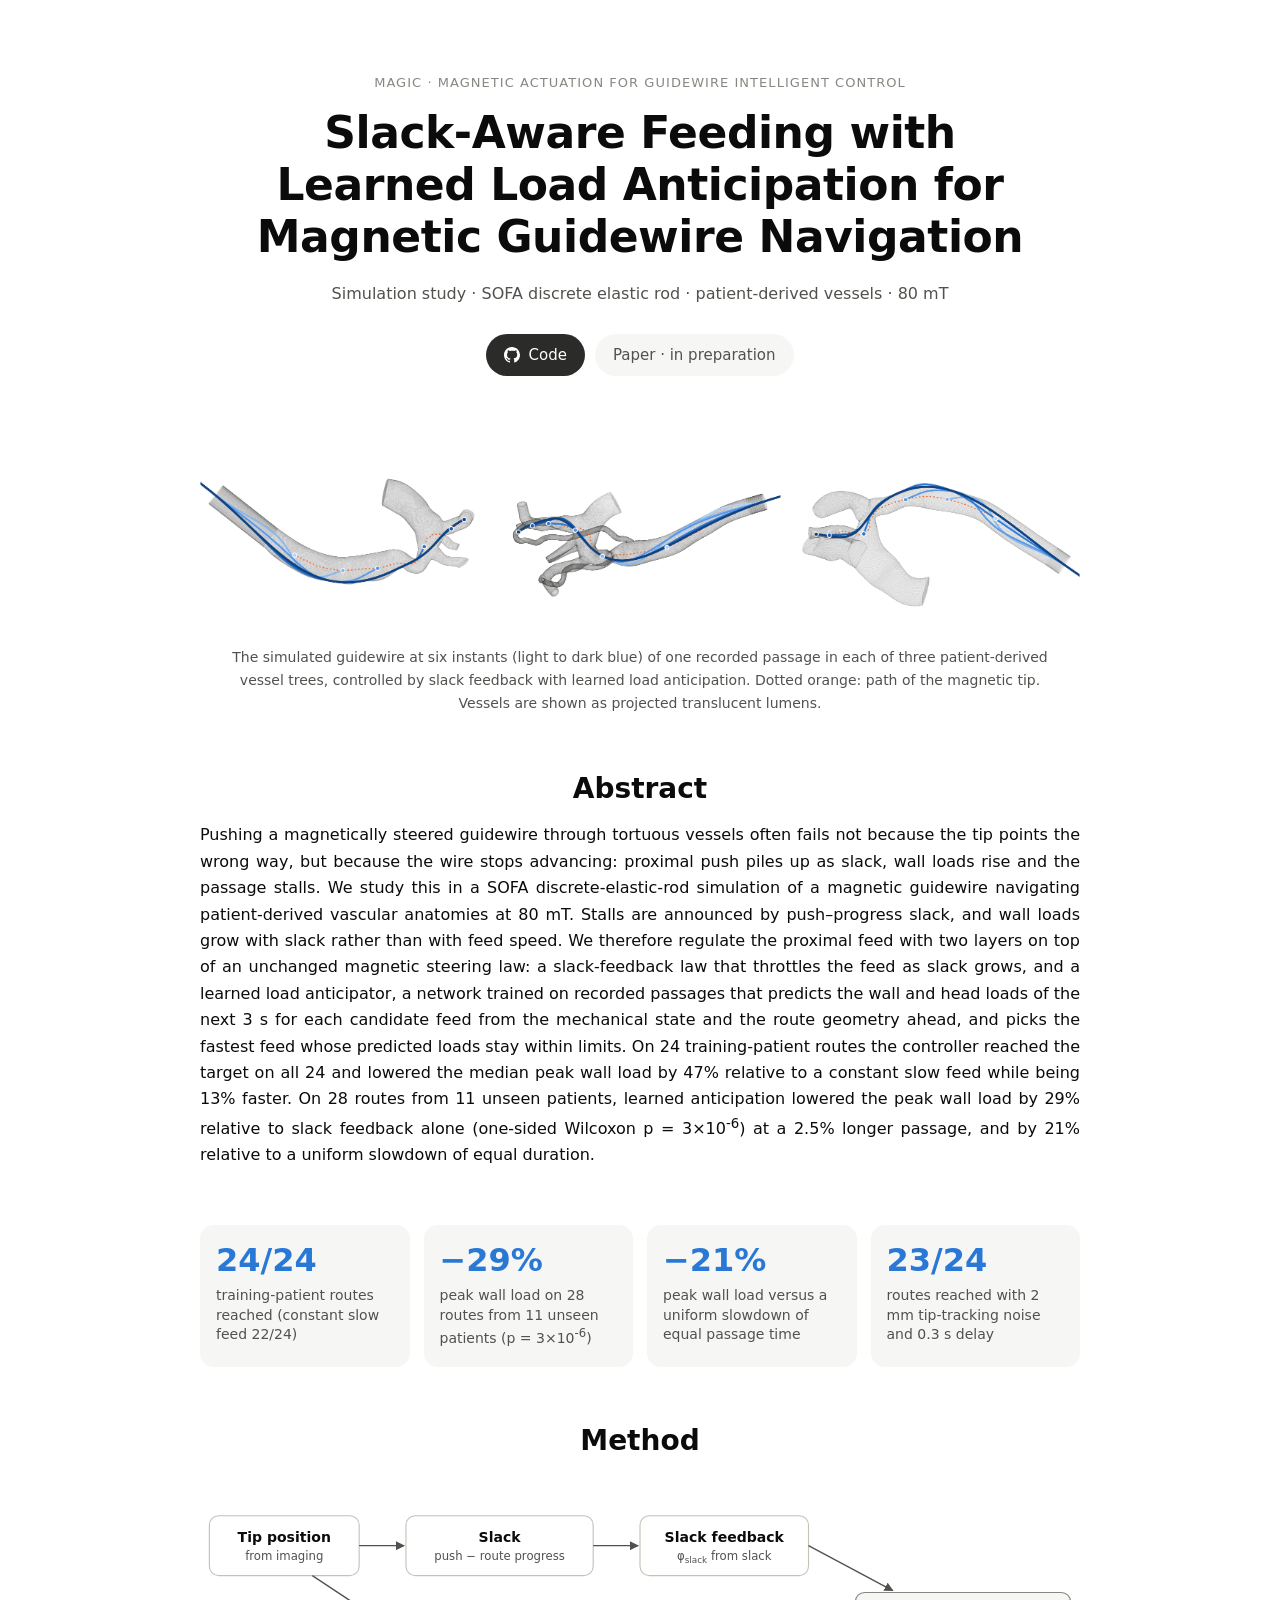
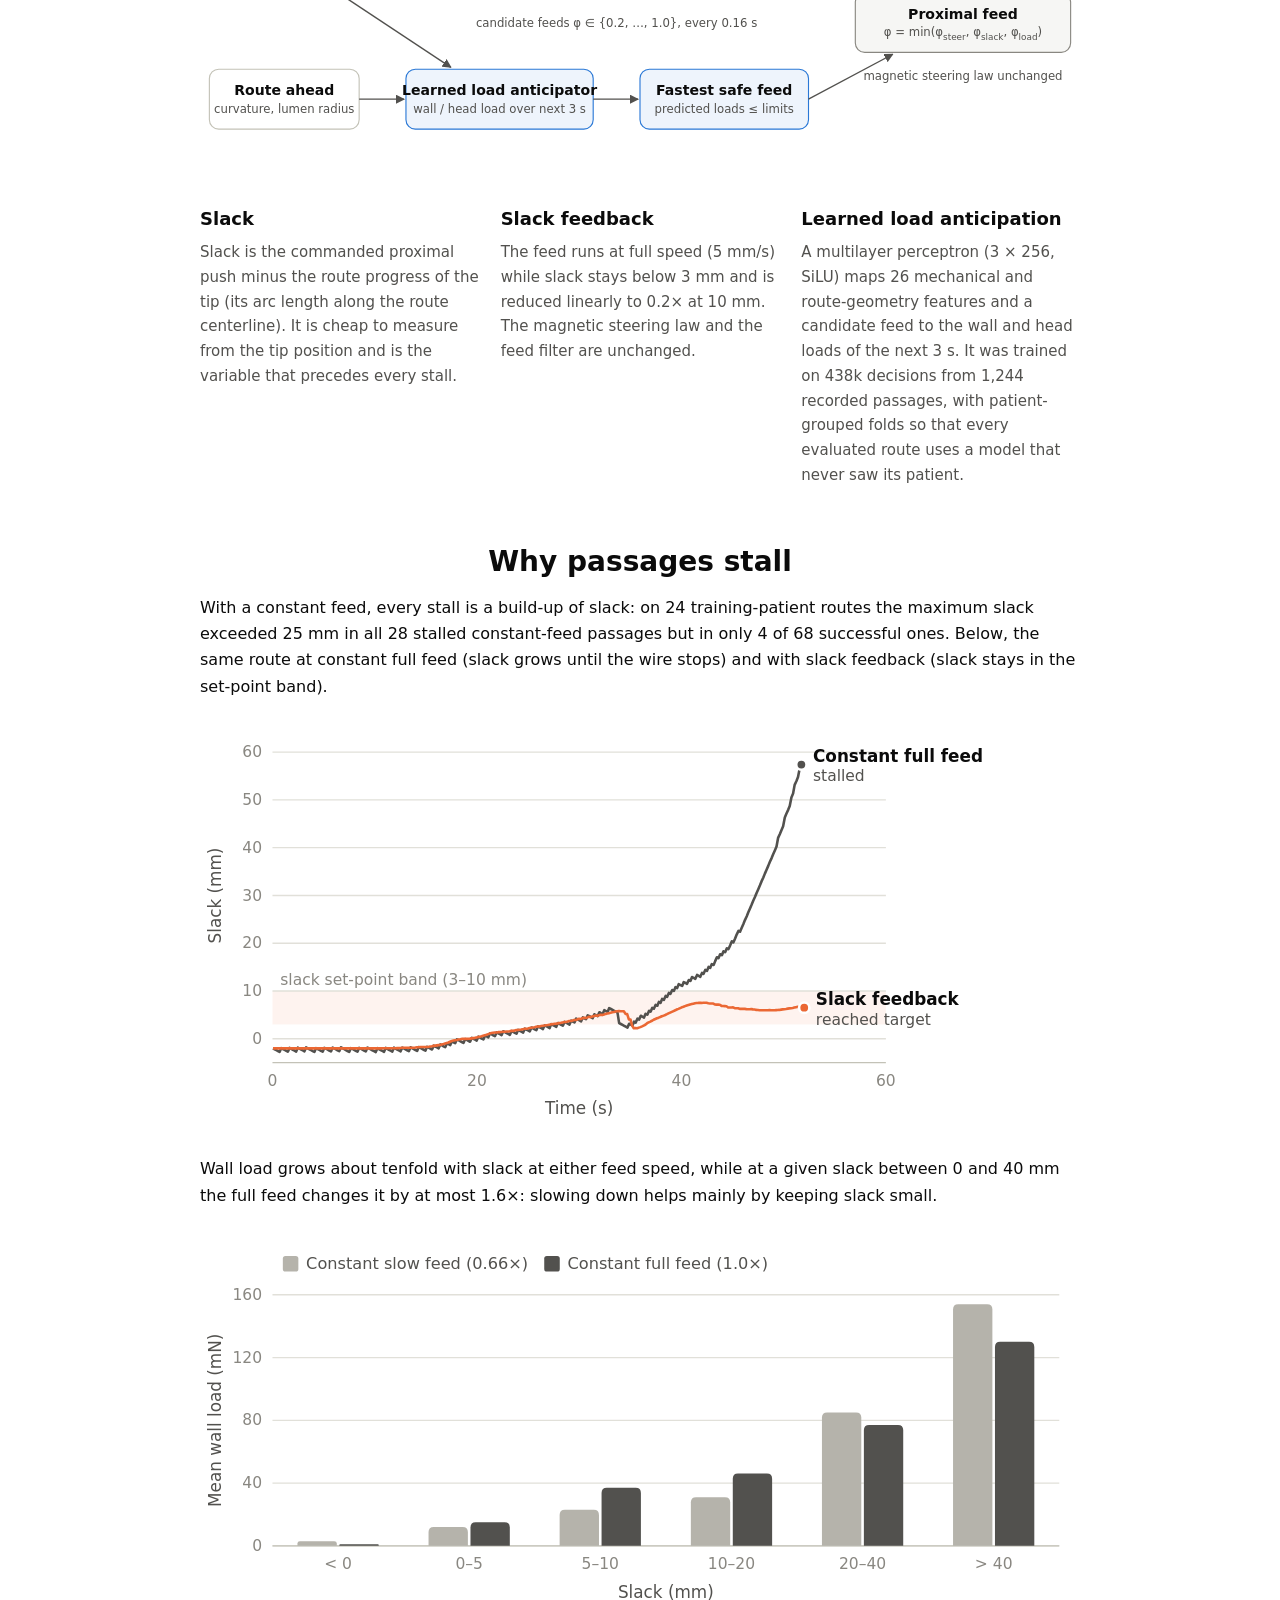
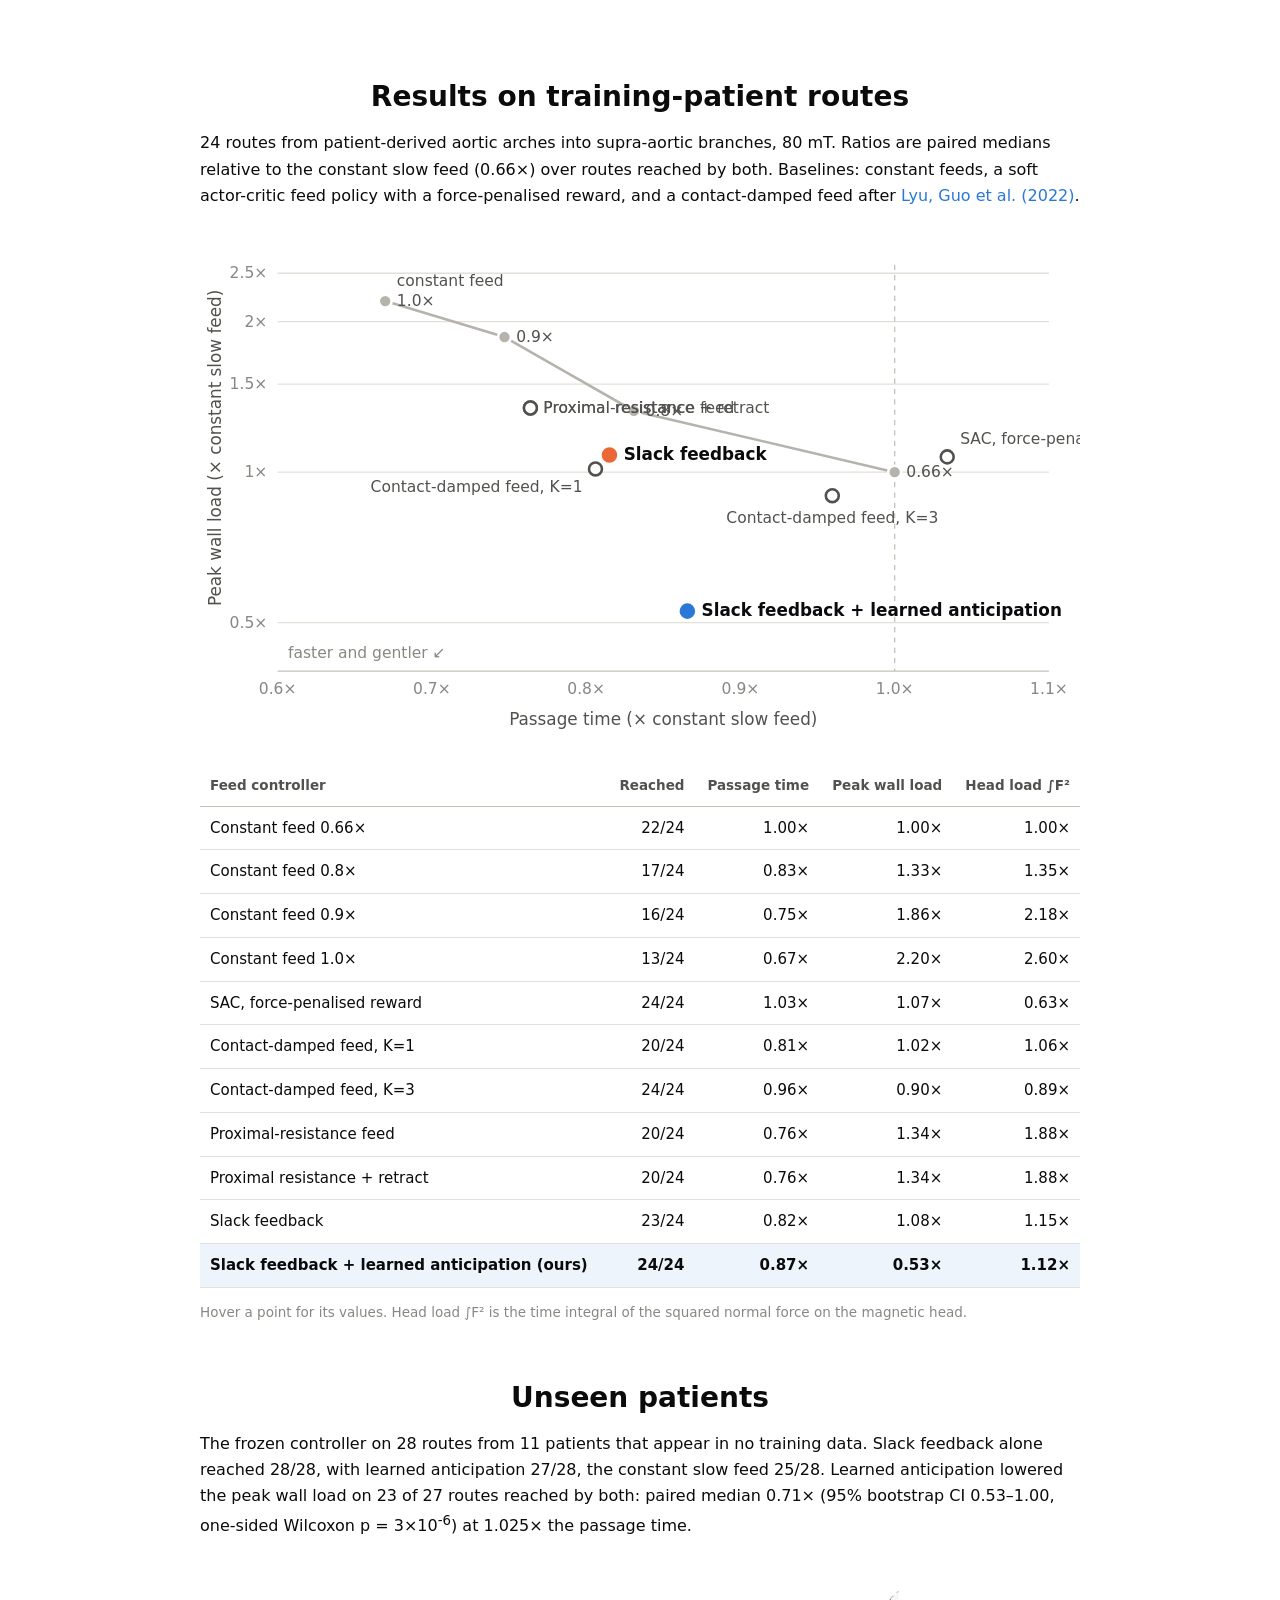
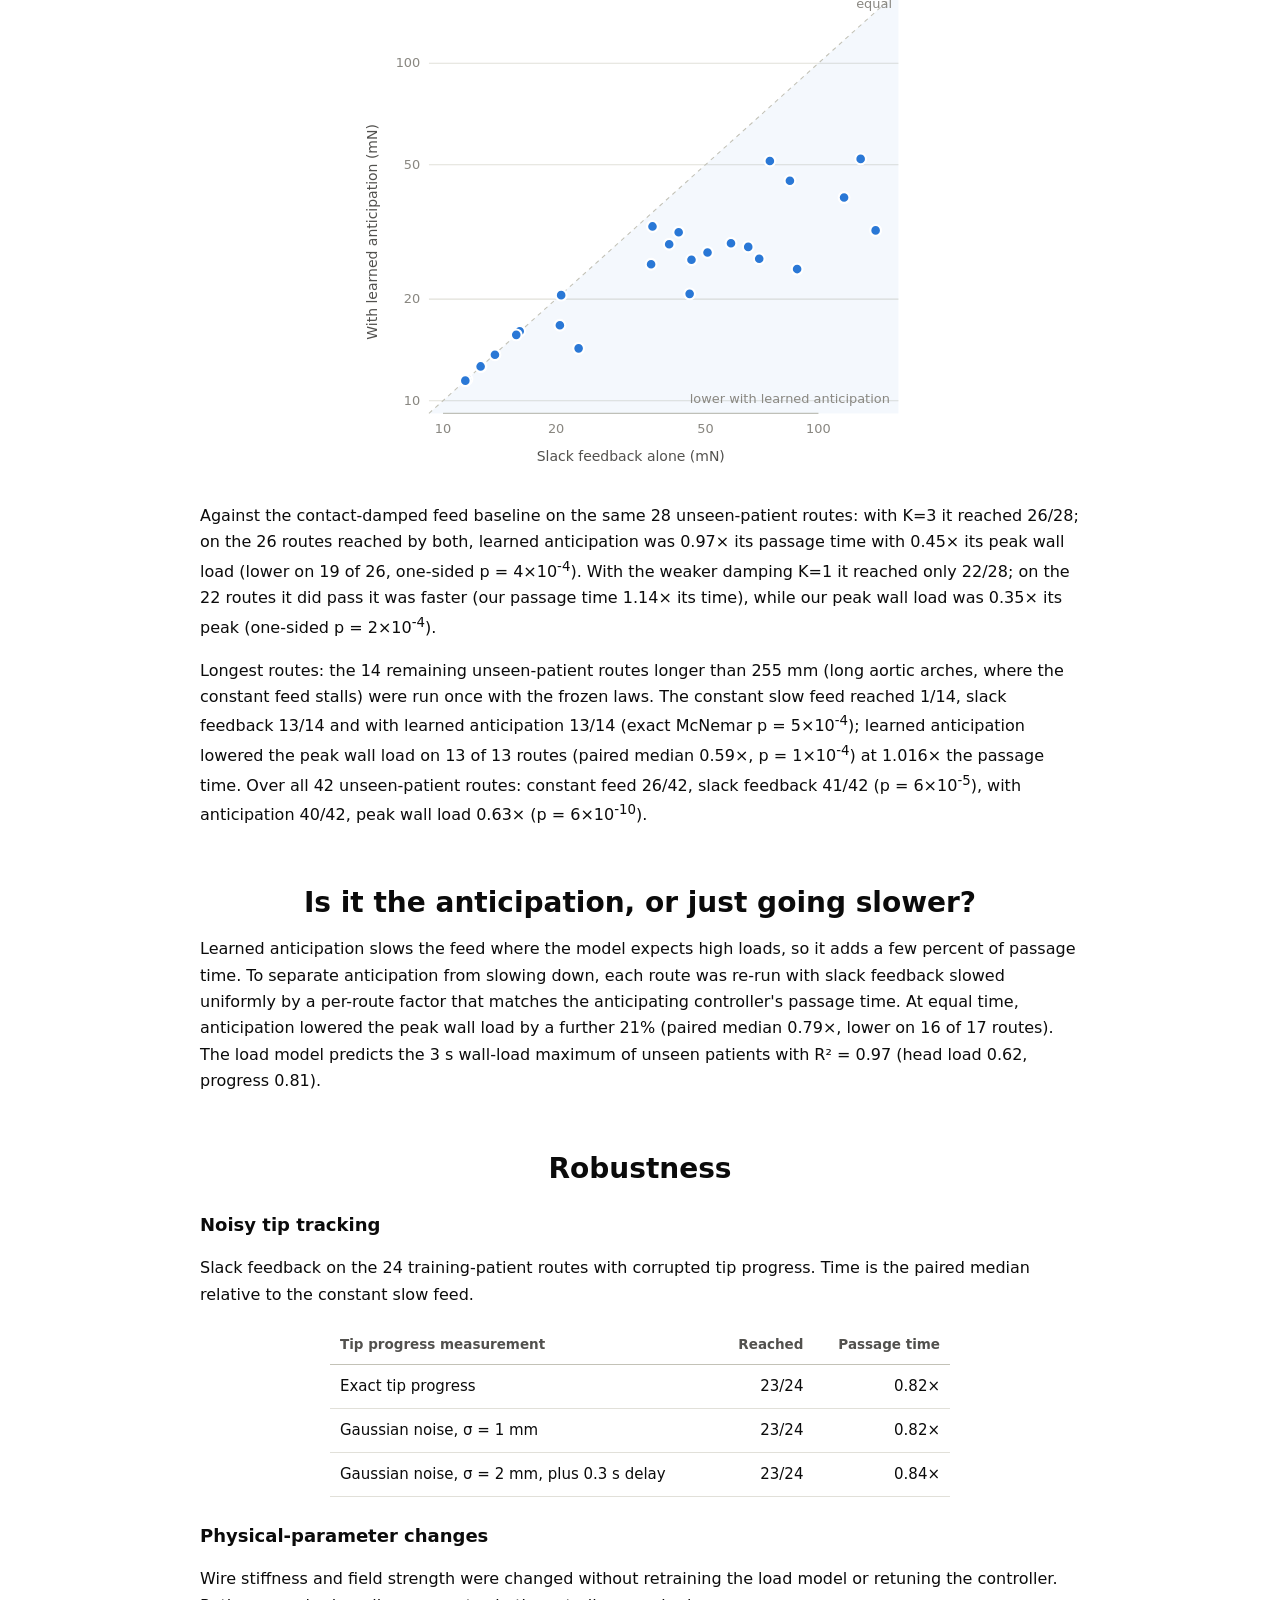
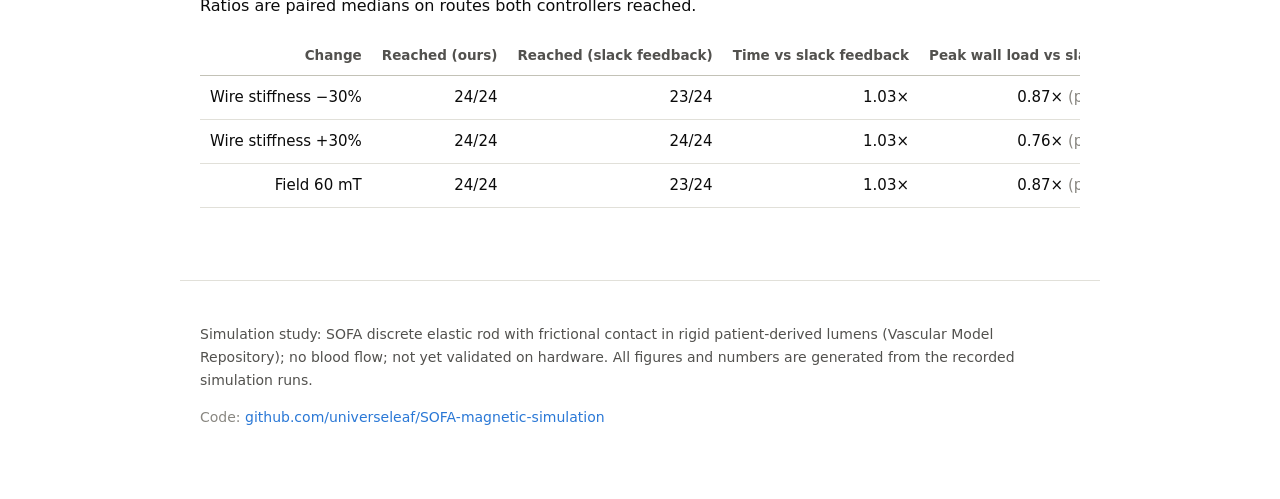
==== commit 8302f1e9: "Sync project page with the latest experiment records Co-Authored-By: Claude Opus 5.5 <noreply@anthro" ====
--- a/index.html
+++ b/index.html
@@ -56,10 +56,10 @@
   <section>
     <h2>Results on training-patient routes</h2>
     <p>24 routes from patient-derived aortic arches into supra-aortic branches, 80 mT. Ratios are paired medians relative to the constant slow feed (0.66×) over routes reached by both. Baselines: constant feeds, a soft actor-critic feed policy with a force-penalised reward, and a contact-damped feed after <a href="https://www.mdpi.com/2072-666X/13/12/2237">Lyu, Guo et al. (2022)</a>.</p>
-    <div class="cw"><svg class="chart" viewBox="0 0 680 380" role="img" aria-label="Median passage time versus median peak wall load, relative to constant slow feed" xmlns="http://www.w3.org/2000/svg"><line x1="60" x2="656" y1="292.6" y2="292.6" class="grid"/><text x="52" y="296.6" class="tick" text-anchor="end">0.5×</text><line x1="60" x2="656" y1="176.3" y2="176.3" class="grid"/><text x="52" y="180.3" class="tick" text-anchor="end">1×</text><line x1="60" x2="656" y1="108.3" y2="108.3" class="grid"/><text x="52" y="112.3" class="tick" text-anchor="end">1.5×</text><line x1="60" x2="656" y1="60.0" y2="60.0" class="grid"/><text x="52" y="64.0" class="tick" text-anchor="end">2×</text><line x1="60" x2="656" y1="22.6" y2="22.6" class="grid"/><text x="52" y="26.6" class="tick" text-anchor="end">2.5×</text><text class="axt" transform="translate(16,157.6) rotate(-90)" text-anchor="middle">Peak wall load (× constant slow feed)</text><line x1="60.0" x2="656.0" y1="330" y2="330" class="base"/><text x="60.0" y="348" class="tick" text-anchor="middle">0.6×</text><text x="179.2" y="348" class="tick" text-anchor="middle">0.7×</text><text x="298.4" y="348" class="tick" text-anchor="middle">0.8×</text><text x="417.6" y="348" class="tick" text-anchor="middle">0.9×</text><text x="536.8" y="348" class="tick" text-anchor="middle">1.0×</text><text x="656.0" y="348" class="tick" text-anchor="middle">1.1×</text><text x="358.0" y="372" class="axt" text-anchor="middle">Passage time (× constant slow feed)</text><line x1="536.8" x2="536.8" y1="16" y2="330" class="ref"/><text x="68" y="320" class="note">faster and gentler ↙</text><polyline points="536.8,176.3 335.3,129.0 235.3,71.9 143.1,44.1" fill="none" stroke="#b5b3ab" stroke-width="2"/><circle cx="536.8" cy="176.3" r="5" fill="#b5b3ab" stroke="#fff" stroke-width="2"><title>Constant feed 0.66×: reached 22/24; median time 1.00×, peak wall load 1.00×, head load ∫F² 1.00× (n = 22 routes reached by both)</title></circle><text x="545.8" y="180.3" class="dsub" text-anchor="start">0.66×</text><circle cx="335.3" cy="129.0" r="5" fill="#b5b3ab" stroke="#fff" stroke-width="2"><title>Constant feed 0.8×: reached 17/24; median time 0.83×, peak wall load 1.33×, head load ∫F² 1.35× (n = 17 routes reached by both)</title></circle><text x="344.3" y="133.0" class="dsub" text-anchor="start">0.8×</text><circle cx="235.3" cy="71.9" r="5" fill="#b5b3ab" stroke="#fff" stroke-width="2"><title>Constant feed 0.9×: reached 16/24; median time 0.75×, peak wall load 1.86×, head load ∫F² 2.18× (n = 16 routes reached by both)</title></circle><text x="244.3" y="75.9" class="dsub" text-anchor="start">0.9×</text><circle cx="143.1" cy="44.1" r="5" fill="#b5b3ab" stroke="#fff" stroke-width="2"><title>Constant feed 1.0×: reached 13/24; median time 0.67×, peak wall load 2.20×, head load ∫F² 2.60× (n = 13 routes reached by both)</title></circle><text x="152.1" y="48.1" class="dsub" text-anchor="start">1.0×</text><circle cx="577.4" cy="164.5" r="5" fill="#fff" stroke="#52514e" stroke-width="2"><title>SAC, force-penalised reward: reached 24/24; median time 1.03×, peak wall load 1.07×, head load ∫F² 0.63× (n = 22 routes reached by both)</title></circle><text x="587.4" y="154.5" class="dsub" text-anchor="start">SAC, force-penalised reward</text><circle cx="305.6" cy="173.8" r="5" fill="#fff" stroke="#52514e" stroke-width="2"><title>Contact-damped feed, K=1: reached 20/24; median time 0.81×, peak wall load 1.02×, head load ∫F² 1.06× (n = 20 routes reached by both)</title></circle><text x="295.6" y="191.8" class="dsub" text-anchor="end">Contact-damped feed, K=1</text><circle cx="488.6" cy="194.5" r="5" fill="#fff" stroke="#52514e" stroke-width="2"><title>Contact-damped feed, K=3: reached 24/24; median time 0.96×, peak wall load 0.90×, head load ∫F² 0.89× (n = 22 routes reached by both)</title></circle><text x="488.6" y="215.5" class="dsub" text-anchor="middle">Contact-damped feed, K=3</text><circle cx="316.4" cy="163.0" r="7" fill="#eb6834" stroke="#fff" stroke-width="2"><title>Slack feedback: reached 23/24; median time 0.82×, peak wall load 1.08×, head load ∫F² 1.15× (n = 22 routes reached by both)</title></circle><text x="327.4" y="167.0" class="dlab">Slack feedback</text><circle cx="376.6" cy="283.7" r="7" fill="#2a78d6" stroke="#fff" stroke-width="2"><title>Slack feedback + learned anticipation (ours): reached 24/24; median time 0.87×, peak wall load 0.53×, head load ∫F² 1.12× (n = 22 routes reached by both)</title></circle><text x="387.6" y="287.7" class="dlab">Slack feedback + learned anticipation</text><text x="152.1" y="32.1" class="dsub">constant feed</text></svg></div>
+    <div class="cw"><svg class="chart" viewBox="0 0 680 380" role="img" aria-label="Median passage time versus median peak wall load, relative to constant slow feed" xmlns="http://www.w3.org/2000/svg"><line x1="60" x2="656" y1="292.6" y2="292.6" class="grid"/><text x="52" y="296.6" class="tick" text-anchor="end">0.5×</text><line x1="60" x2="656" y1="176.3" y2="176.3" class="grid"/><text x="52" y="180.3" class="tick" text-anchor="end">1×</text><line x1="60" x2="656" y1="108.3" y2="108.3" class="grid"/><text x="52" y="112.3" class="tick" text-anchor="end">1.5×</text><line x1="60" x2="656" y1="60.0" y2="60.0" class="grid"/><text x="52" y="64.0" class="tick" text-anchor="end">2×</text><line x1="60" x2="656" y1="22.6" y2="22.6" class="grid"/><text x="52" y="26.6" class="tick" text-anchor="end">2.5×</text><text class="axt" transform="translate(16,157.6) rotate(-90)" text-anchor="middle">Peak wall load (× constant slow feed)</text><line x1="60.0" x2="656.0" y1="330" y2="330" class="base"/><text x="60.0" y="348" class="tick" text-anchor="middle">0.6×</text><text x="179.2" y="348" class="tick" text-anchor="middle">0.7×</text><text x="298.4" y="348" class="tick" text-anchor="middle">0.8×</text><text x="417.6" y="348" class="tick" text-anchor="middle">0.9×</text><text x="536.8" y="348" class="tick" text-anchor="middle">1.0×</text><text x="656.0" y="348" class="tick" text-anchor="middle">1.1×</text><text x="358.0" y="372" class="axt" text-anchor="middle">Passage time (× constant slow feed)</text><line x1="536.8" x2="536.8" y1="16" y2="330" class="ref"/><text x="68" y="320" class="note">faster and gentler ↙</text><polyline points="536.8,176.3 335.3,129.0 235.3,71.9 143.1,44.1" fill="none" stroke="#b5b3ab" stroke-width="2"/><circle cx="536.8" cy="176.3" r="5" fill="#b5b3ab" stroke="#fff" stroke-width="2"><title>Constant feed 0.66×: reached 22/24; median time 1.00×, peak wall load 1.00×, head load ∫F² 1.00× (n = 22 routes reached by both)</title></circle><text x="545.8" y="180.3" class="dsub" text-anchor="start">0.66×</text><circle cx="335.3" cy="129.0" r="5" fill="#b5b3ab" stroke="#fff" stroke-width="2"><title>Constant feed 0.8×: reached 17/24; median time 0.83×, peak wall load 1.33×, head load ∫F² 1.35× (n = 17 routes reached by both)</title></circle><text x="344.3" y="133.0" class="dsub" text-anchor="start">0.8×</text><circle cx="235.3" cy="71.9" r="5" fill="#b5b3ab" stroke="#fff" stroke-width="2"><title>Constant feed 0.9×: reached 16/24; median time 0.75×, peak wall load 1.86×, head load ∫F² 2.18× (n = 16 routes reached by both)</title></circle><text x="244.3" y="75.9" class="dsub" text-anchor="start">0.9×</text><circle cx="143.1" cy="44.1" r="5" fill="#b5b3ab" stroke="#fff" stroke-width="2"><title>Constant feed 1.0×: reached 13/24; median time 0.67×, peak wall load 2.20×, head load ∫F² 2.60× (n = 13 routes reached by both)</title></circle><text x="152.1" y="48.1" class="dsub" text-anchor="start">1.0×</text><circle cx="577.4" cy="164.5" r="5" fill="#fff" stroke="#52514e" stroke-width="2"><title>SAC, force-penalised reward: reached 24/24; median time 1.03×, peak wall load 1.07×, head load ∫F² 0.63× (n = 22 routes reached by both)</title></circle><text x="587.4" y="154.5" class="dsub" text-anchor="start">SAC, force-penalised reward</text><circle cx="305.6" cy="173.8" r="5" fill="#fff" stroke="#52514e" stroke-width="2"><title>Contact-damped feed, K=1: reached 20/24; median time 0.81×, peak wall load 1.02×, head load ∫F² 1.06× (n = 20 routes reached by both)</title></circle><text x="295.6" y="191.8" class="dsub" text-anchor="end">Contact-damped feed, K=1</text><circle cx="488.6" cy="194.5" r="5" fill="#fff" stroke="#52514e" stroke-width="2"><title>Contact-damped feed, K=3: reached 24/24; median time 0.96×, peak wall load 0.90×, head load ∫F² 0.89× (n = 22 routes reached by both)</title></circle><text x="488.6" y="215.5" class="dsub" text-anchor="middle">Contact-damped feed, K=3</text><circle cx="255.3" cy="126.7" r="5" fill="#fff" stroke="#52514e" stroke-width="2"><title>Proximal-resistance feed: reached 20/24; median time 0.76×, peak wall load 1.34×, head load ∫F² 1.88× (n = 20 routes reached by both)</title></circle><text x="265.3" y="130.7" class="dsub" text-anchor="start">Proximal-resistance feed</text><circle cx="255.3" cy="126.7" r="5" fill="#fff" stroke="#52514e" stroke-width="2"><title>Proximal resistance + retract: reached 20/24; median time 0.76×, peak wall load 1.34×, head load ∫F² 1.88× (n = 20 routes reached by both)</title></circle><text x="265.3" y="130.7" class="dsub" text-anchor="start">Proximal resistance + retract</text><circle cx="316.4" cy="163.0" r="7" fill="#eb6834" stroke="#fff" stroke-width="2"><title>Slack feedback: reached 23/24; median time 0.82×, peak wall load 1.08×, head load ∫F² 1.15× (n = 22 routes reached by both)</title></circle><text x="327.4" y="167.0" class="dlab">Slack feedback</text><circle cx="376.6" cy="283.7" r="7" fill="#2a78d6" stroke="#fff" stroke-width="2"><title>Slack feedback + learned anticipation (ours): reached 24/24; median time 0.87×, peak wall load 0.53×, head load ∫F² 1.12× (n = 22 routes reached by both)</title></circle><text x="387.6" y="287.7" class="dlab">Slack feedback + learned anticipation</text><text x="152.1" y="32.1" class="dsub">constant feed</text></svg></div>
     <div class="tablewrap"><table>
       <thead><tr><th class="left">Feed controller</th><th>Reached</th><th>Passage time</th><th>Peak wall load</th><th>Head load ∫F²</th></tr></thead>
-      <tbody><tr class=""><td class="left">Constant feed 0.66×</td><td>22/24</td><td>1.00×</td><td>1.00×</td><td>1.00×</td></tr><tr class=""><td class="left">Constant feed 0.8×</td><td>17/24</td><td>0.83×</td><td>1.33×</td><td>1.35×</td></tr><tr class=""><td class="left">Constant feed 0.9×</td><td>16/24</td><td>0.75×</td><td>1.86×</td><td>2.18×</td></tr><tr class=""><td class="left">Constant feed 1.0×</td><td>13/24</td><td>0.67×</td><td>2.20×</td><td>2.60×</td></tr><tr class=""><td class="left">SAC, force-penalised reward</td><td>24/24</td><td>1.03×</td><td>1.07×</td><td>0.63×</td></tr><tr class=""><td class="left">Contact-damped feed, K=1</td><td>20/24</td><td>0.81×</td><td>1.02×</td><td>1.06×</td></tr><tr class=""><td class="left">Contact-damped feed, K=3</td><td>24/24</td><td>0.96×</td><td>0.90×</td><td>0.89×</td></tr><tr class=""><td class="left">Slack feedback</td><td>23/24</td><td>0.82×</td><td>1.08×</td><td>1.15×</td></tr><tr class="hl"><td class="left">Slack feedback + learned anticipation (ours)</td><td>24/24</td><td>0.87×</td><td>0.53×</td><td>1.12×</td></tr></tbody>
+      <tbody><tr class=""><td class="left">Constant feed 0.66×</td><td>22/24</td><td>1.00×</td><td>1.00×</td><td>1.00×</td></tr><tr class=""><td class="left">Constant feed 0.8×</td><td>17/24</td><td>0.83×</td><td>1.33×</td><td>1.35×</td></tr><tr class=""><td class="left">Constant feed 0.9×</td><td>16/24</td><td>0.75×</td><td>1.86×</td><td>2.18×</td></tr><tr class=""><td class="left">Constant feed 1.0×</td><td>13/24</td><td>0.67×</td><td>2.20×</td><td>2.60×</td></tr><tr class=""><td class="left">SAC, force-penalised reward</td><td>24/24</td><td>1.03×</td><td>1.07×</td><td>0.63×</td></tr><tr class=""><td class="left">Contact-damped feed, K=1</td><td>20/24</td><td>0.81×</td><td>1.02×</td><td>1.06×</td></tr><tr class=""><td class="left">Contact-damped feed, K=3</td><td>24/24</td><td>0.96×</td><td>0.90×</td><td>0.89×</td></tr><tr class=""><td class="left">Proximal-resistance feed</td><td>20/24</td><td>0.76×</td><td>1.34×</td><td>1.88×</td></tr><tr class=""><td class="left">Proximal resistance + retract</td><td>20/24</td><td>0.76×</td><td>1.34×</td><td>1.88×</td></tr><tr class=""><td class="left">Slack feedback</td><td>23/24</td><td>0.82×</td><td>1.08×</td><td>1.15×</td></tr><tr class="hl"><td class="left">Slack feedback + learned anticipation (ours)</td><td>24/24</td><td>0.87×</td><td>0.53×</td><td>1.12×</td></tr></tbody>
     </table></div>
     <p class="muted small">Hover a point for its values. Head load ∫F² is the time integral of the squared normal force on the magnetic head.</p>
   </section>
